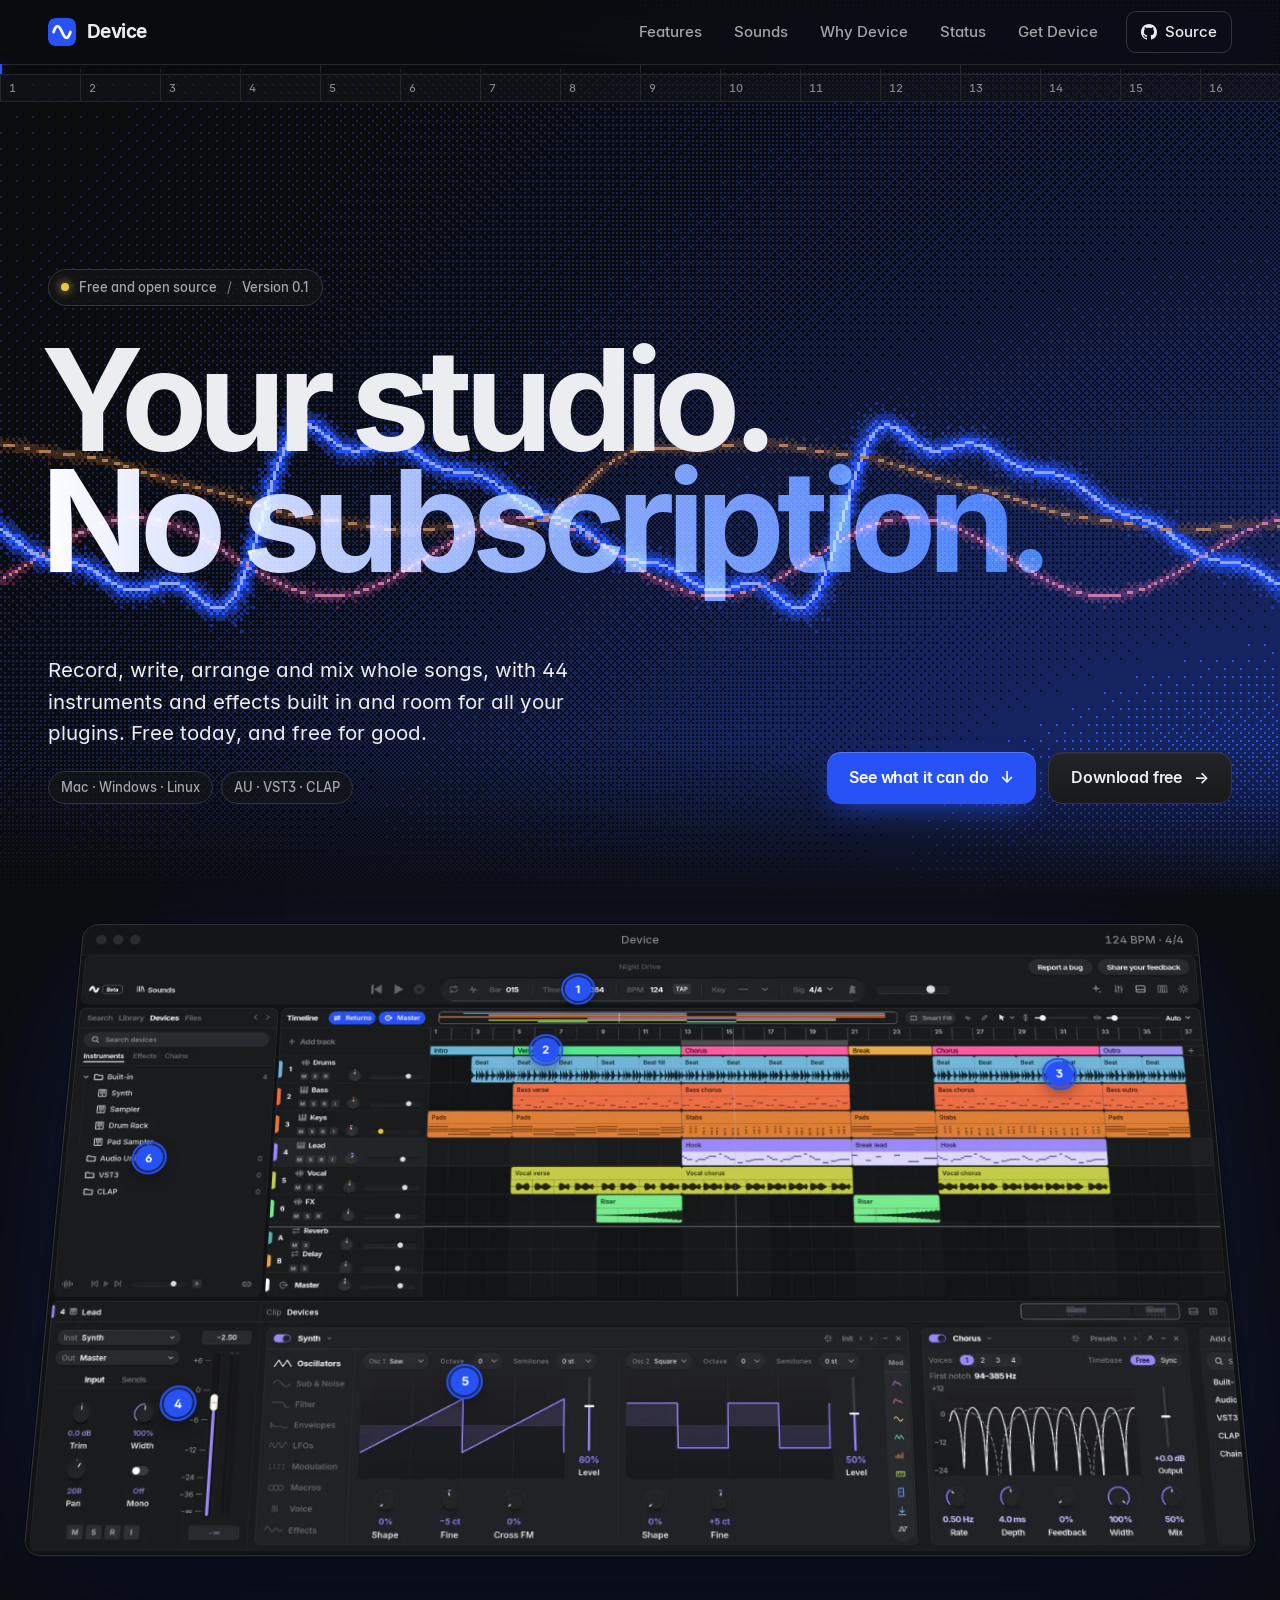
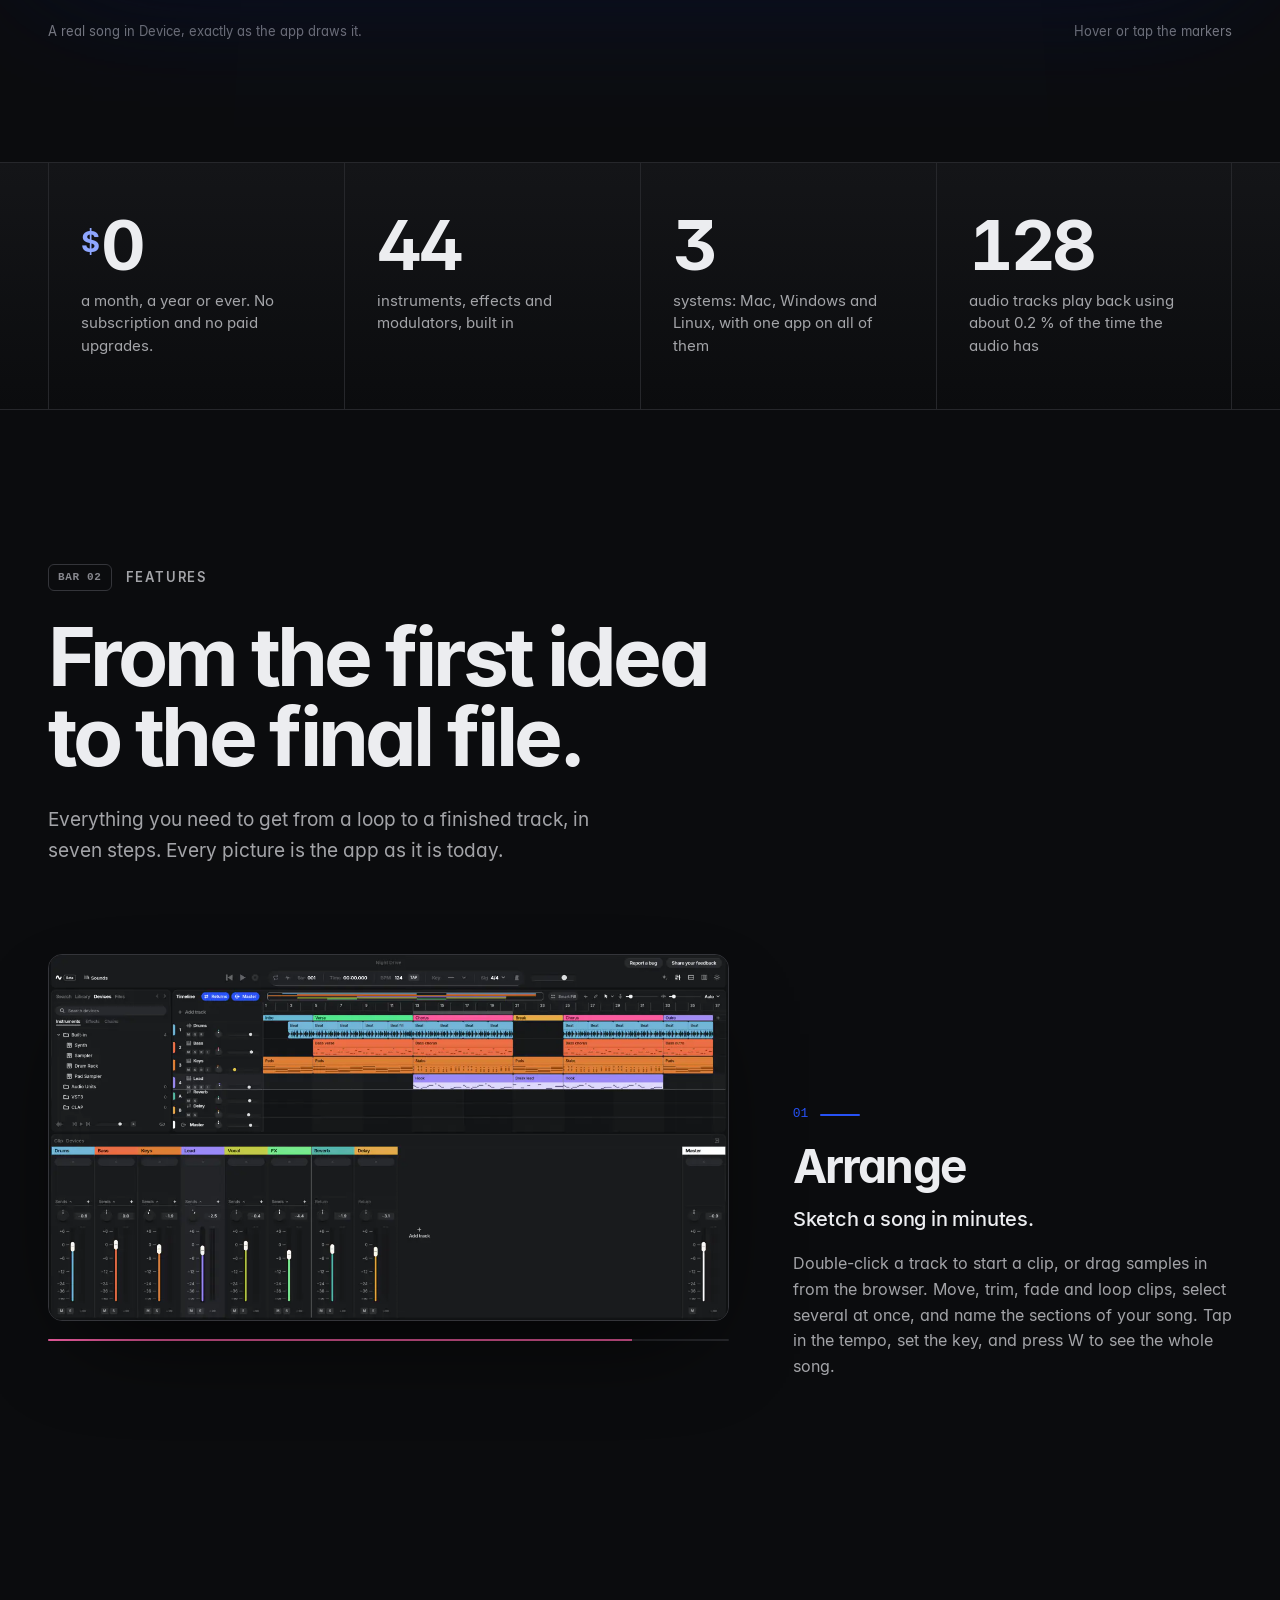
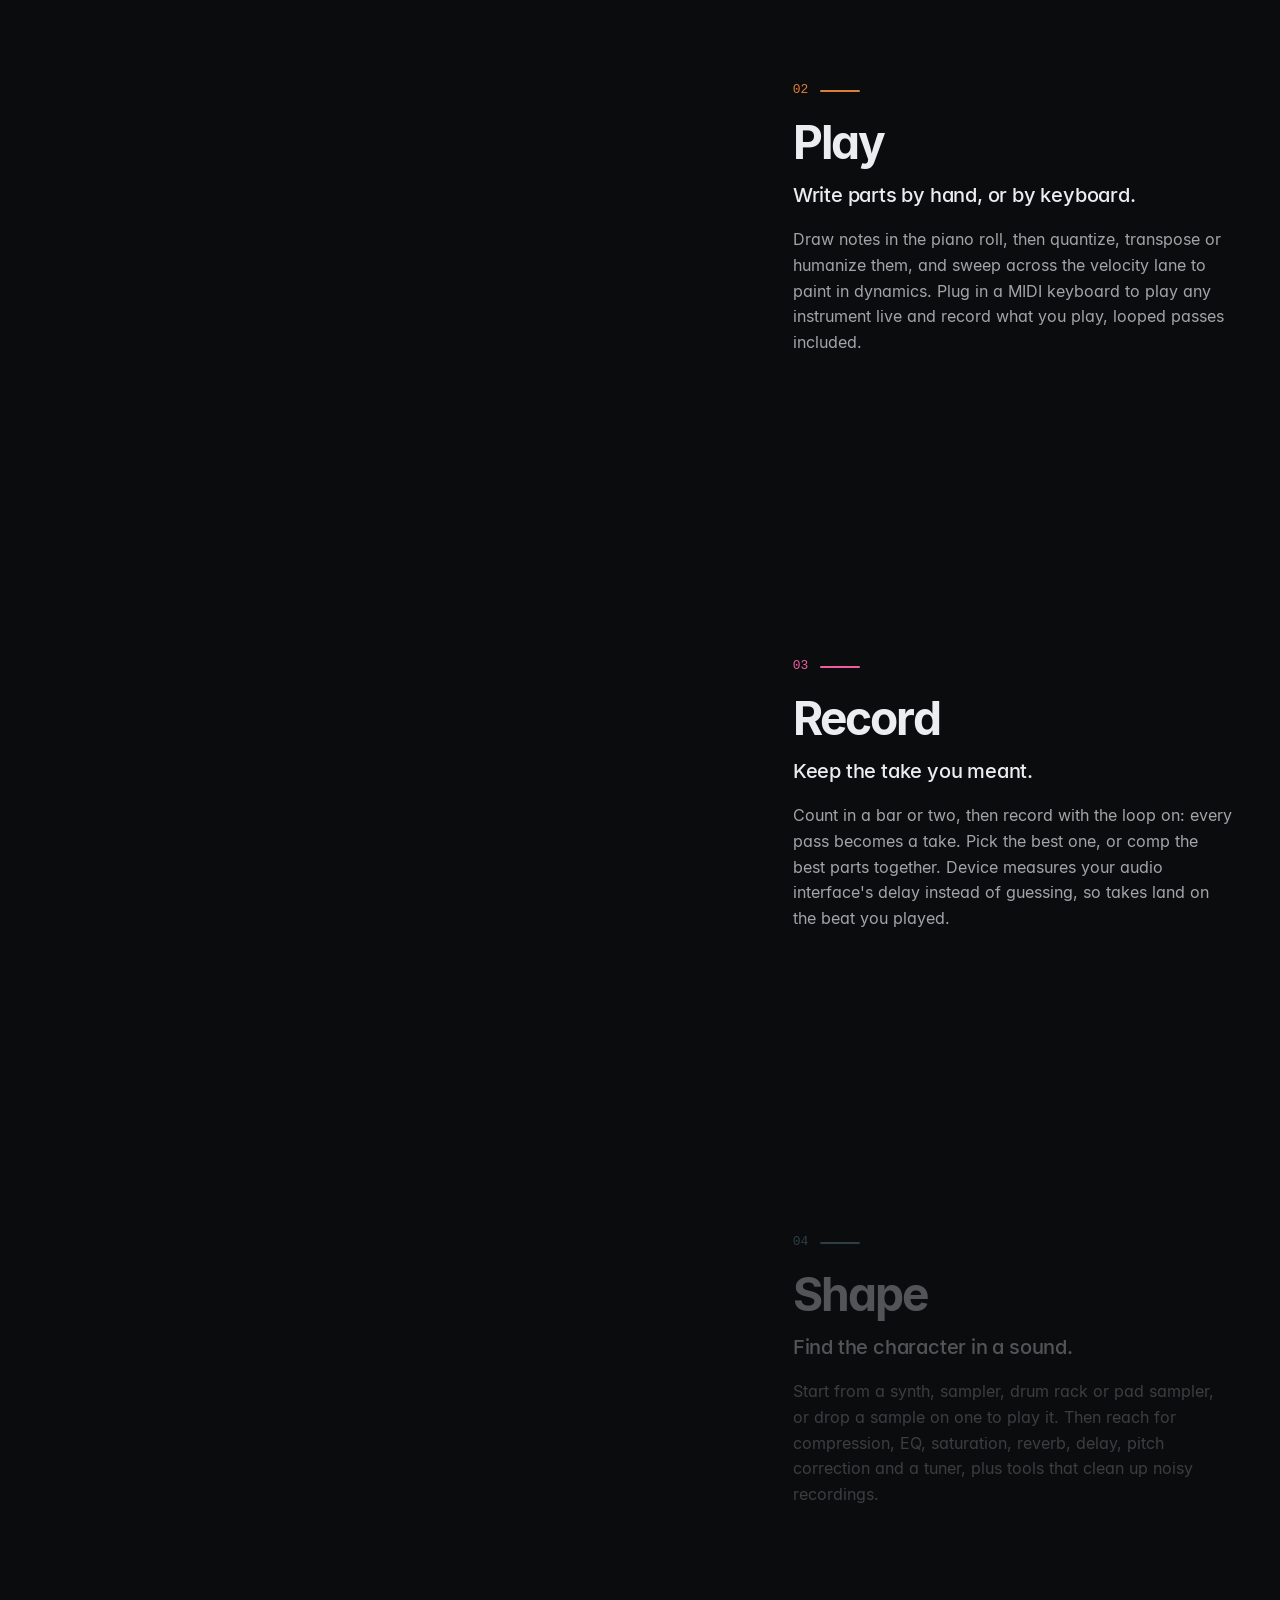
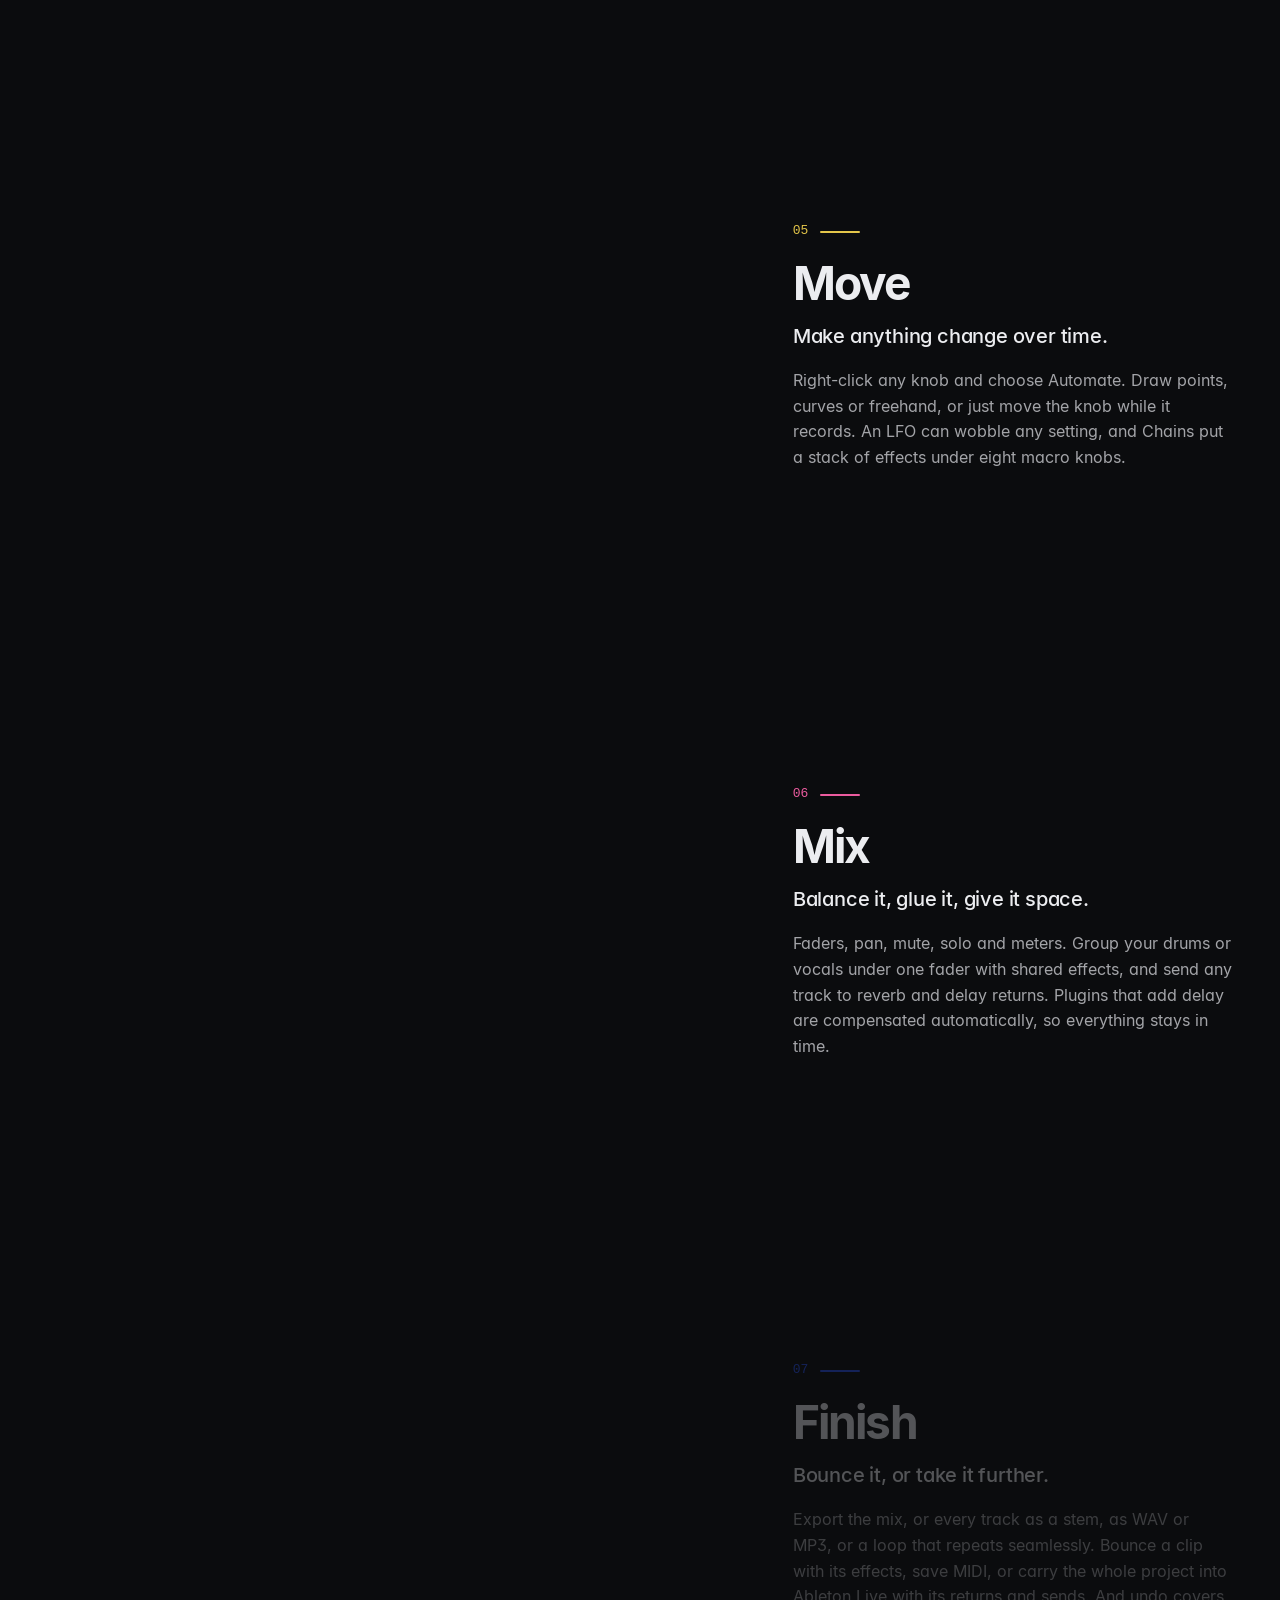
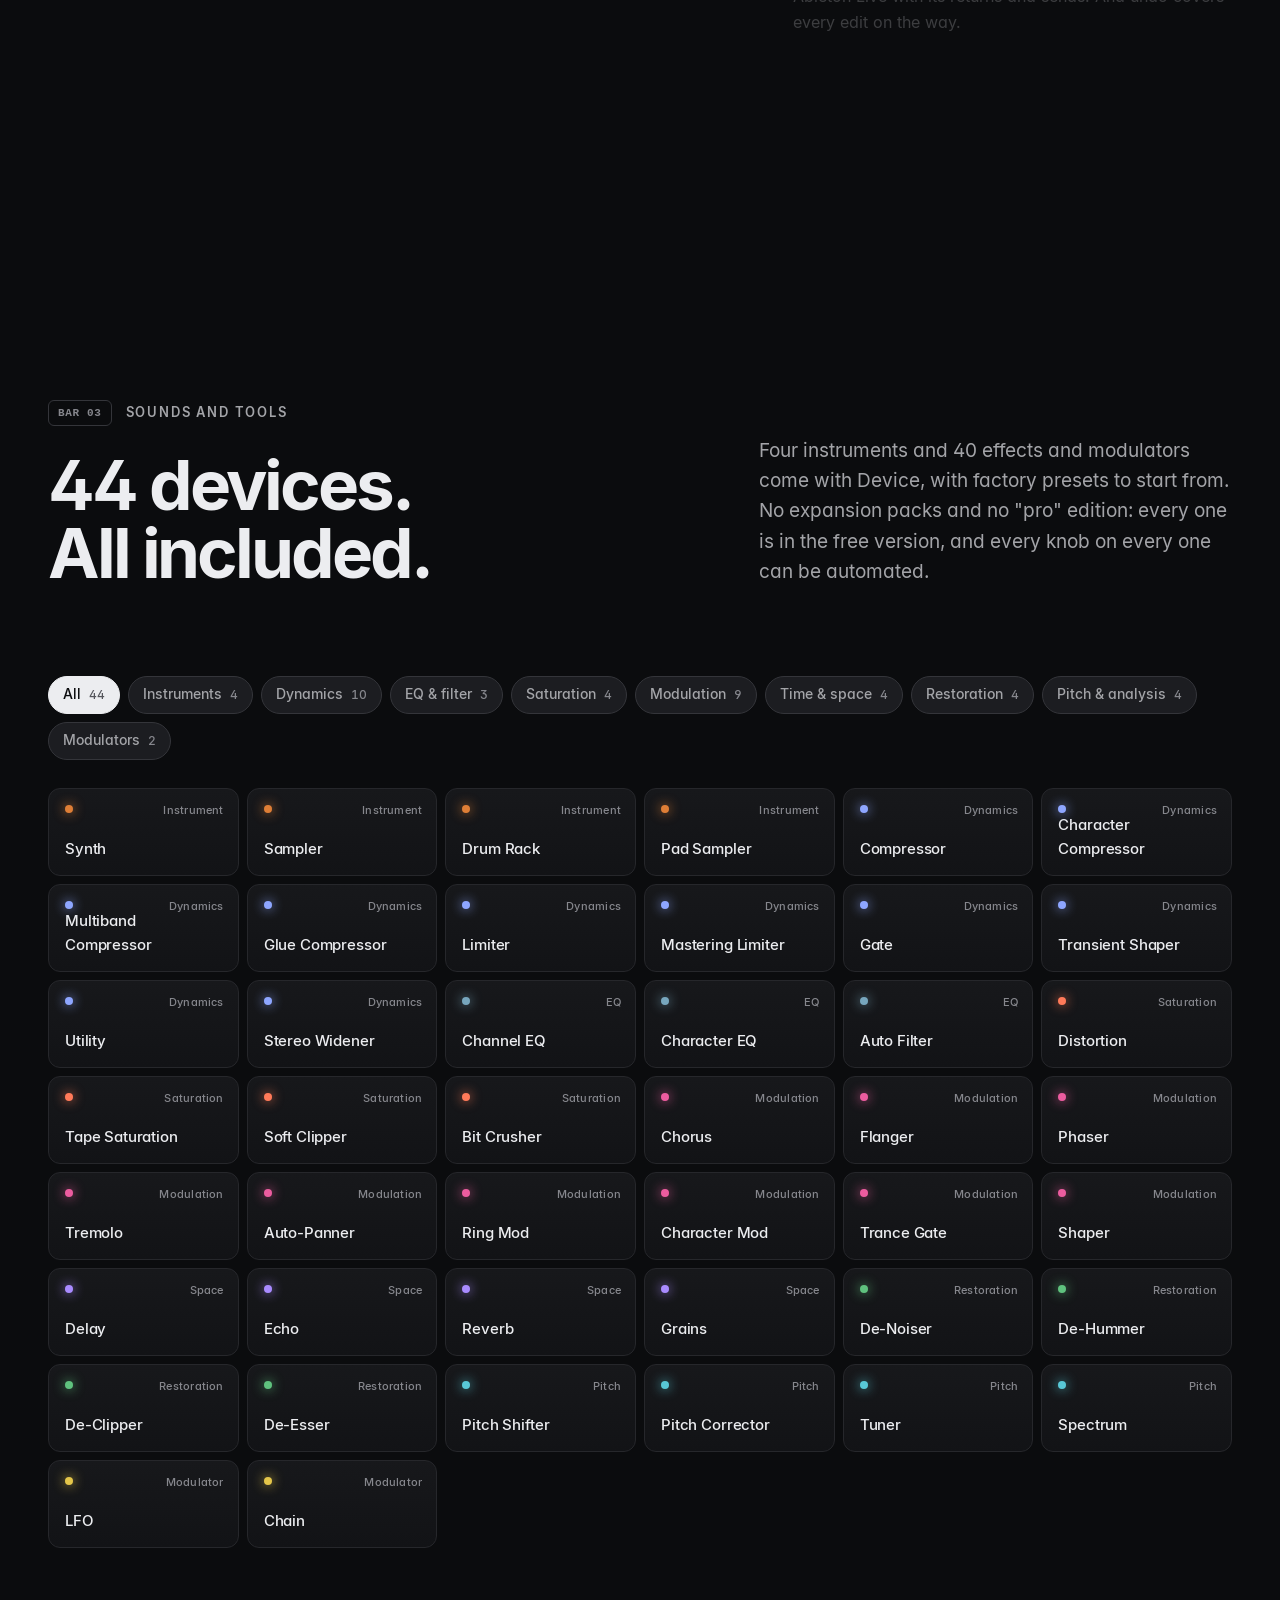
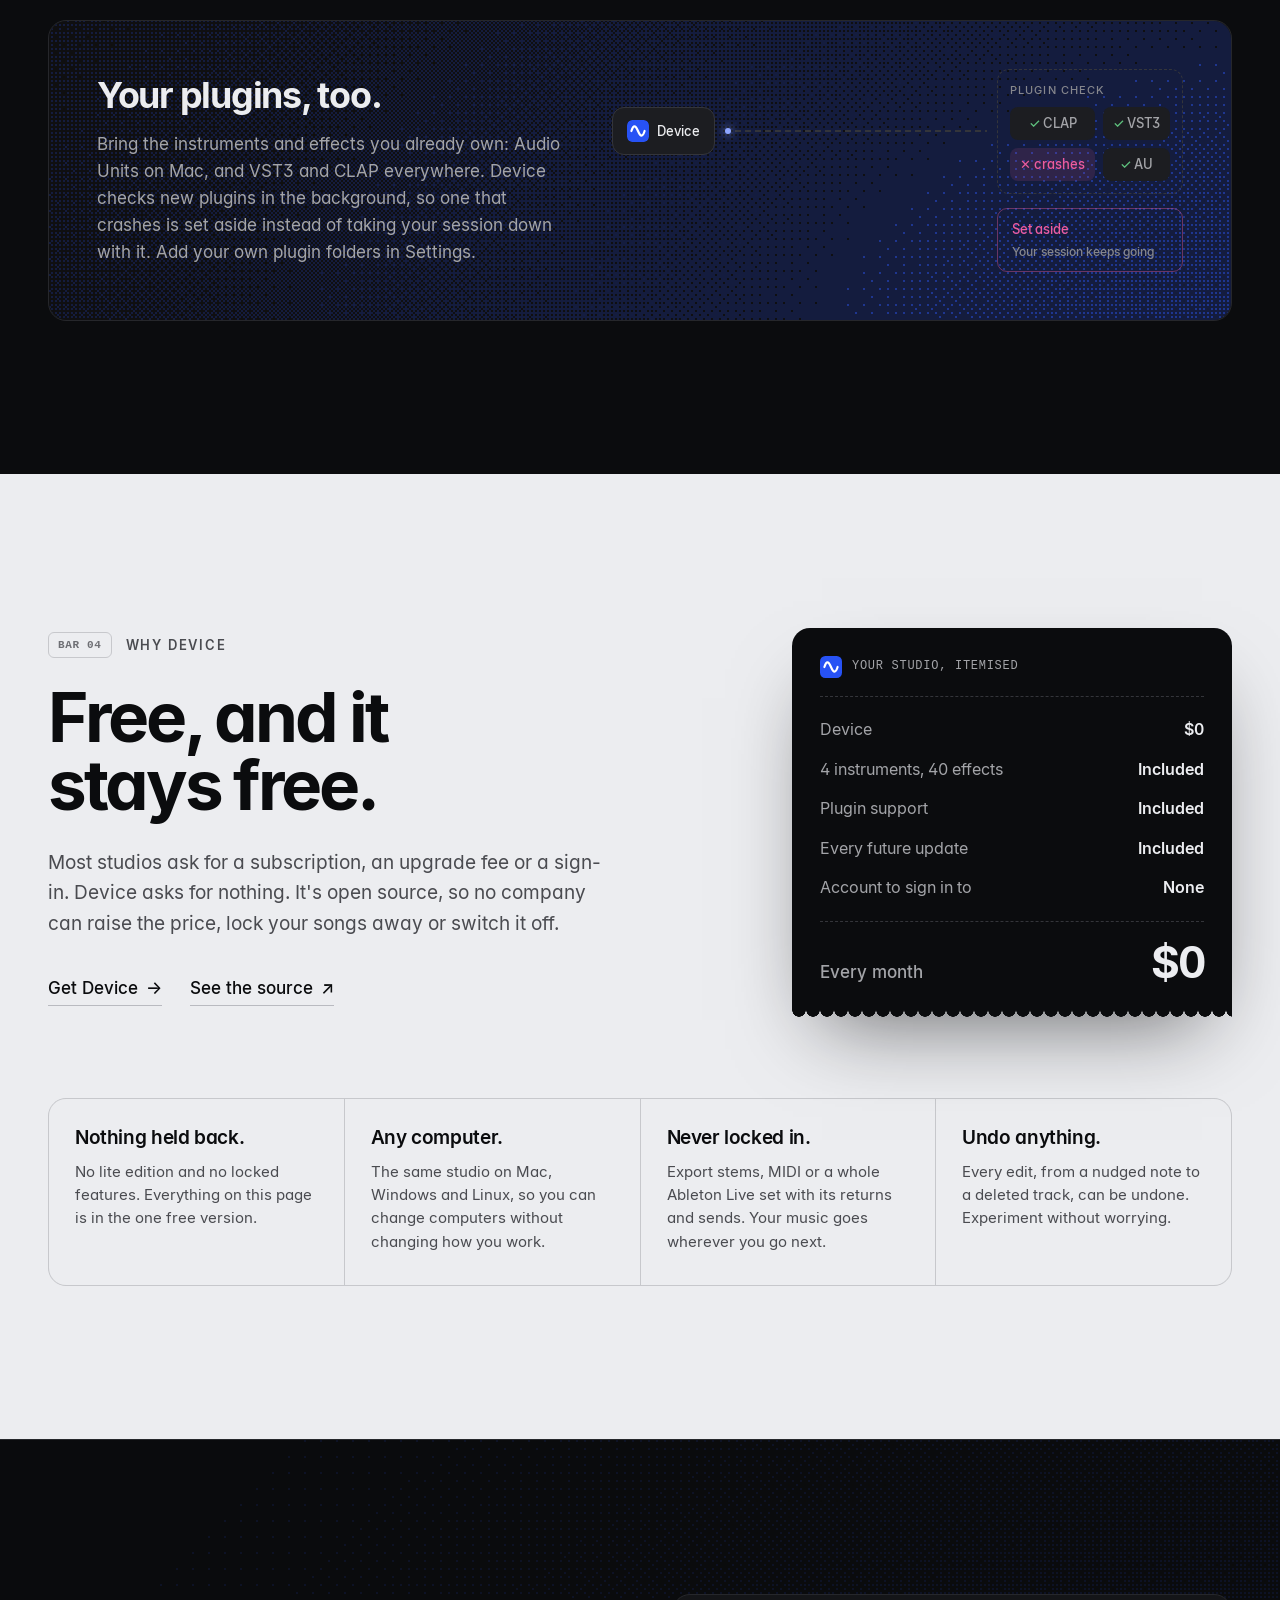
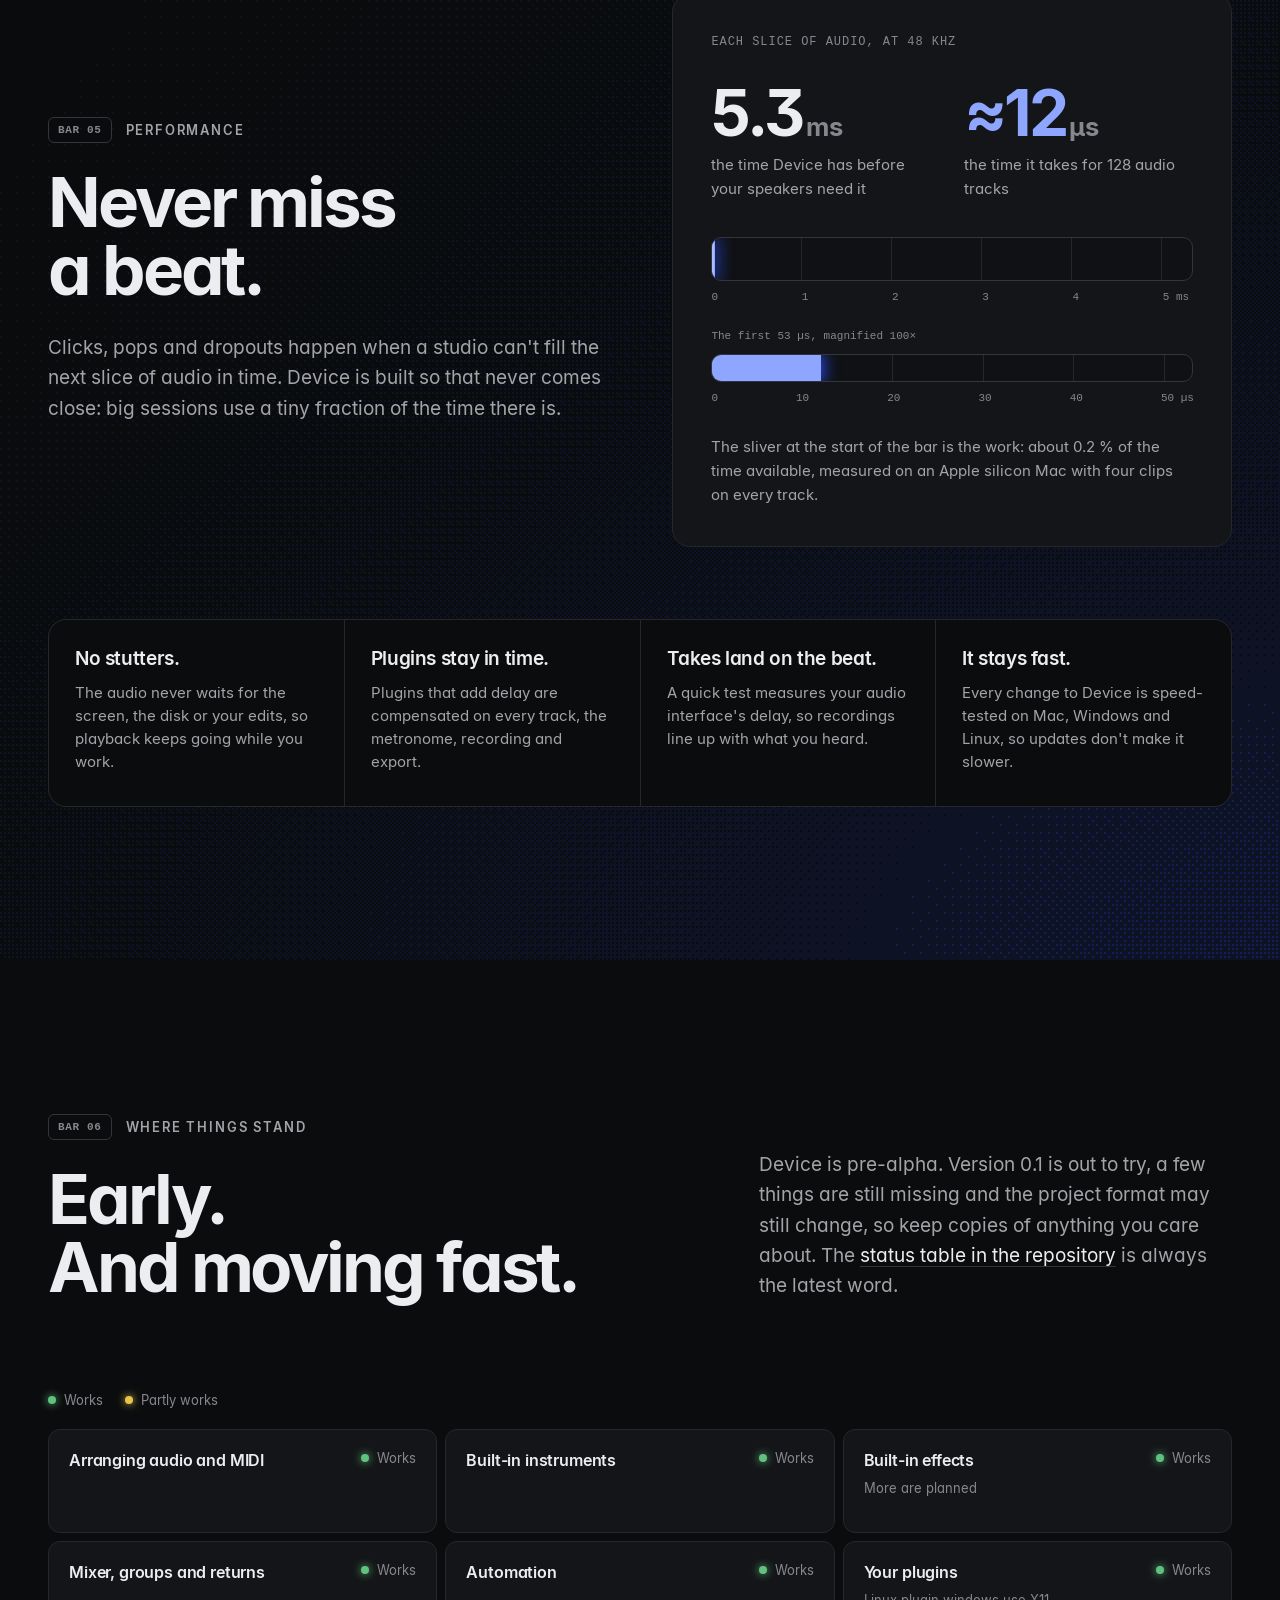
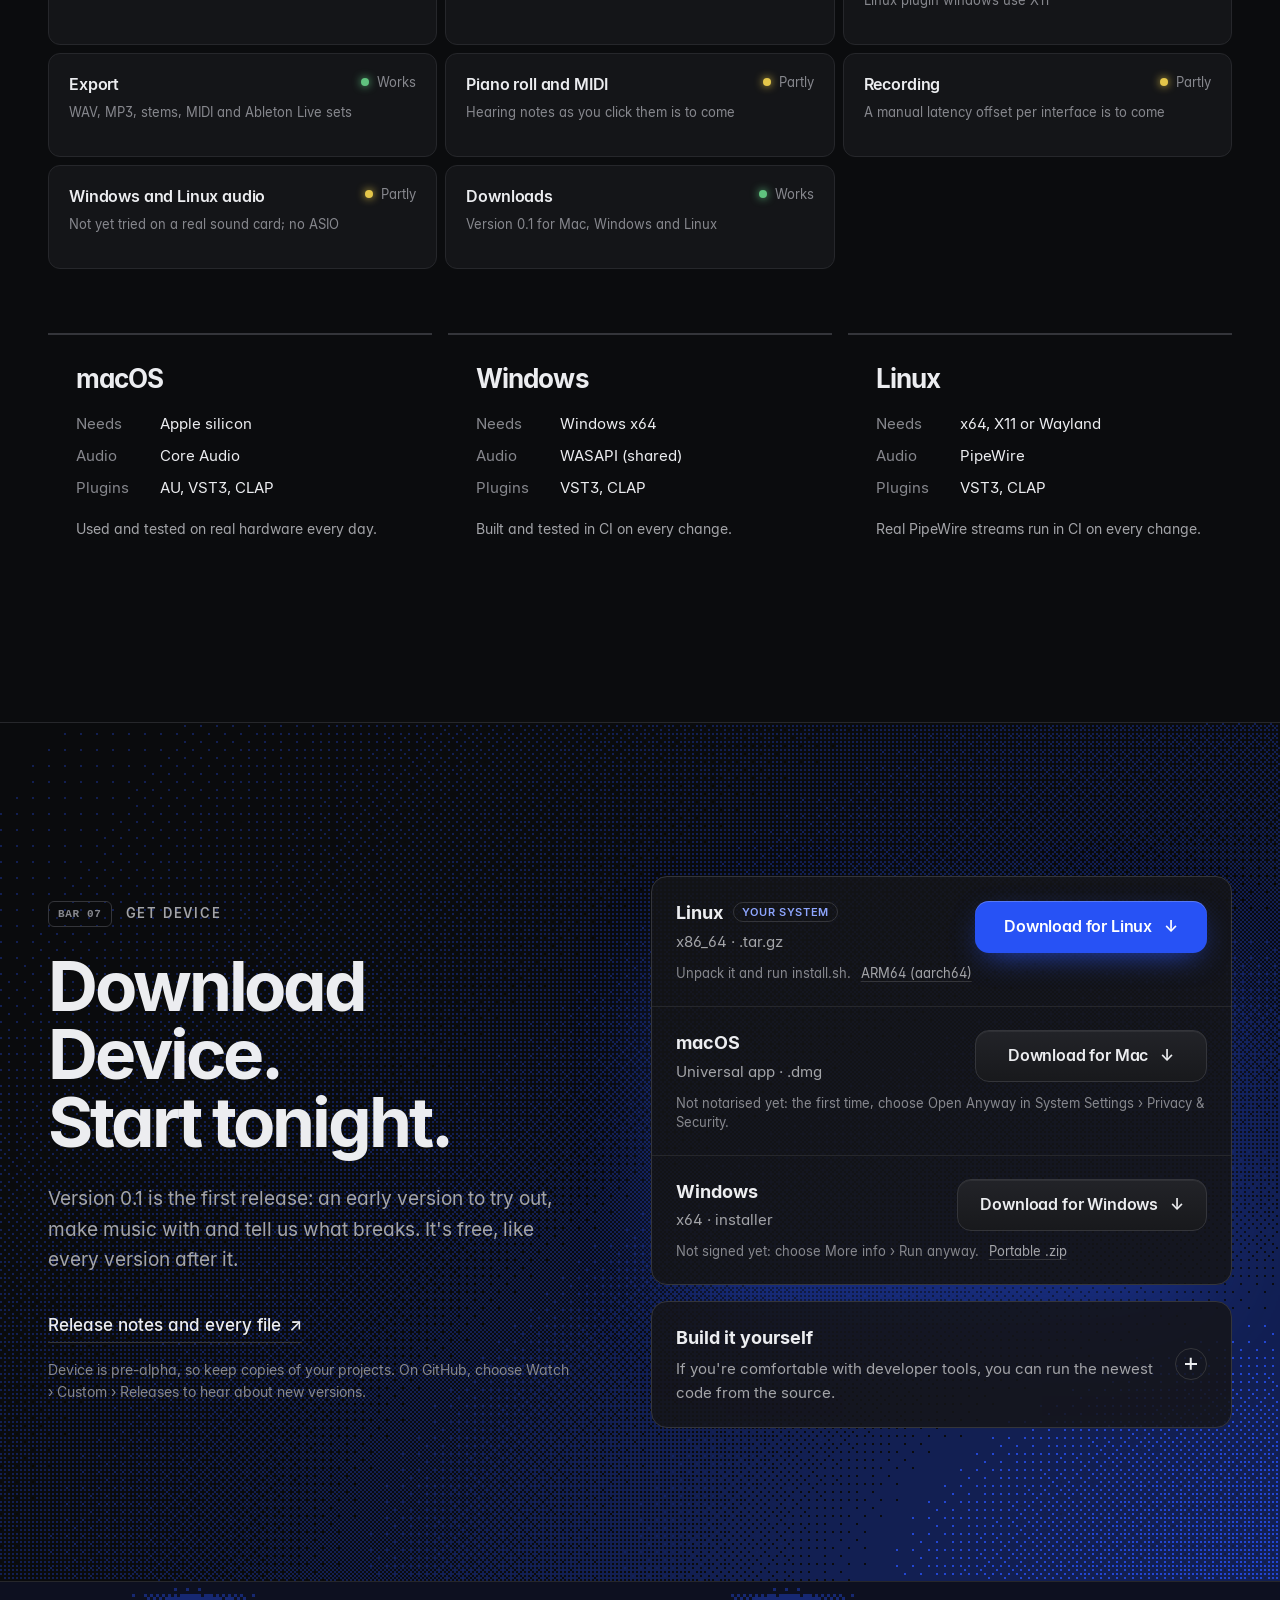
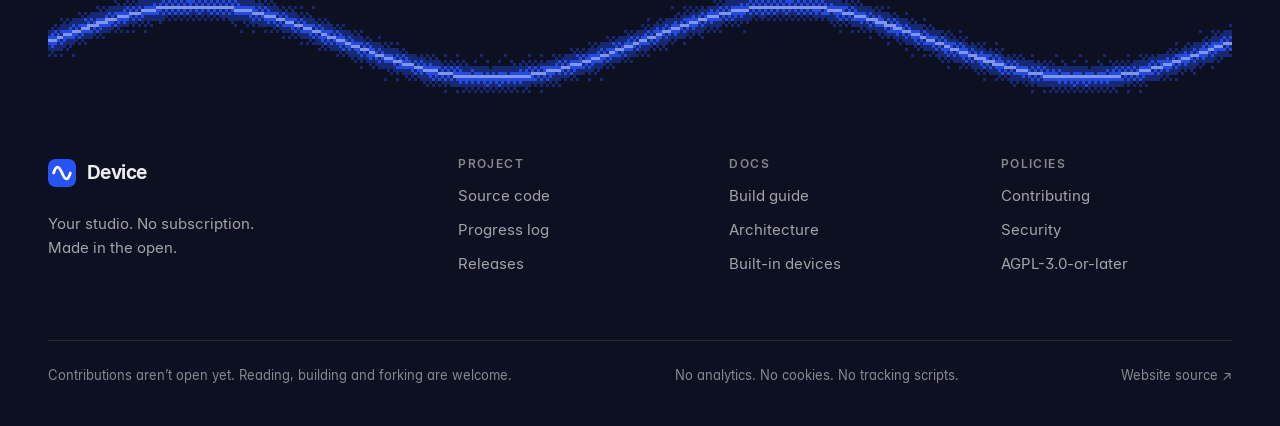
==== index.html @ f2bec31b "Add download buttons for the first release Get Device now offers the Mac, Windows and Linux download" ====
<!doctype html>
<html lang="en">
  <head>
    <meta charset="utf-8" />
    <meta name="viewport" content="width=device-width, initial-scale=1" />
    <meta name="theme-color" content="#0b0c0e" />
    <title>Device — Your studio. No subscription.</title>
    <meta
      name="description"
      content="Device is a free music studio for Mac, Windows and Linux. Record, write, arrange and mix whole songs with 44 built-in instruments and effects and your own plugins. No subscription, no paid upgrades. In early development."
    />
    <link rel="canonical" href="https://devicedaw.github.io/" />
    <meta property="og:type" content="website" />
    <meta property="og:site_name" content="Device" />
    <meta property="og:title" content="Device — Your studio. No subscription." />
    <meta
      property="og:description"
      content="A free studio for recording, writing, arranging and mixing music on Mac, Windows and Linux. 44 instruments and effects built in, your plugins welcome, and no subscription."
    />
    <meta property="og:url" content="https://devicedaw.github.io/" />
    <meta
      property="og:image"
      content="https://devicedaw.github.io/assets/social-preview.png"
    />
    <meta property="og:image:width" content="1280" />
    <meta property="og:image:height" content="640" />
    <meta
      property="og:image:alt"
      content="Device, an open-source digital audio workstation. Your studio. No subscription."
    />
    <meta name="twitter:card" content="summary_large_image" />
    <link rel="icon" href="assets/mark.svg" type="image/svg+xml" />
    <link rel="stylesheet" href="styles.css" />
    <script src="dither.js" defer></script>
    <script src="site.js" defer></script>
  </head>
  <body>
    <a class="skip-link" href="#main">Skip to content</a>

    <header class="site-header">
      <div class="shell header-inner">
        <a class="brand" href="#top" aria-label="Device, back to top"
          ><img src="assets/mark.svg" width="28" height="28" alt="" /><span
            >Device</span
          ></a
        >
        <button
          class="menu-toggle"
          type="button"
          aria-expanded="false"
          aria-controls="navigation"
        >
          <span class="menu-label">Menu</span><i aria-hidden="true"></i>
        </button>
        <nav id="navigation" aria-label="Main navigation">
          <a href="#tour">Features</a><a href="#devices">Sounds</a
          ><a href="#why">Why Device</a><a href="#status">Status</a
          ><a href="#get">Get Device</a>
          <a class="nav-source" href="https://github.com/devicedaw/device"
            ><svg viewBox="0 0 16 16" width="16" height="16" aria-hidden="true">
              <path
                fill="currentColor"
                d="M8 0C3.58 0 0 3.58 0 8c0 3.54 2.29 6.53 5.47 7.59.4.07.55-.17.55-.38 0-.19-.01-.82-.01-1.49-2.01.37-2.53-.49-2.69-.94-.09-.23-.48-.94-.82-1.13-.28-.15-.68-.52-.01-.53.63-.01 1.08.58 1.23.82.72 1.21 1.87.87 2.33.66.07-.52.28-.87.51-1.07-1.78-.2-3.64-.89-3.64-3.95 0-.87.31-1.59.82-2.15-.08-.2-.36-1.02.08-2.12 0 0 .67-.21 2.2.82.64-.18 1.32-.27 2-.27.68 0 1.36.09 2 .27 1.53-1.04 2.2-.82 2.2-.82.44 1.1.16 1.92.08 2.12.51.56.82 1.27.82 2.15 0 3.07-1.87 3.75-3.65 3.95.29.25.54.73.54 1.48 0 1.07-.01 1.93-.01 2.2 0 .21.15.46.55.38A8.01 8.01 0 0 0 16 8c0-4.42-3.58-8-8-8Z"
              /></svg
            >Source</a
          >
        </nav>
      </div>
      <div class="scroll-ruler" aria-hidden="true"><i></i></div>
    </header>

    <main id="main">
      <!-- ───────────────────────────── Hero ───────────────────────────── -->
      <section id="top" class="hero" aria-labelledby="hero-title">
        <div class="hero-ruler" aria-hidden="true">
          <span>1</span><span>2</span><span>3</span><span>4</span><span>5</span
          ><span>6</span><span>7</span><span>8</span><span>9</span
          ><span>10</span><span>11</span><span>12</span><span>13</span
          ><span>14</span><span>15</span><span>16</span>
        </div>
        <div class="shell hero-content">
          <p class="hero-status">
            <span class="led" aria-hidden="true"></span>Free and open source
            <b aria-hidden="true">/</b> Version 0.1
          </p>
          <h1 id="hero-title">
            Your studio.<br /><span class="hero-accent">No subscription.</span>
          </h1>
          <canvas class="hero-scope" aria-hidden="true"></canvas>
          <div class="hero-foot">
            <div class="hero-copy">
              <p class="hero-lead">
                Record, write, arrange and mix whole songs, with 44 instruments
                and effects built in and room for all your plugins. Free today,
                and free for good.
              </p>
              <ul class="hero-facts" aria-label="At a glance">
                <li>Mac · Windows · Linux</li>
                <li>AU · VST3 · CLAP</li>
              </ul>
            </div>
            <div class="hero-actions">
              <a class="button primary" href="#tour"
                >See what it can do<span aria-hidden="true">↓</span></a
              ><a class="button ghost" href="#get"
                >Download free<span aria-hidden="true">→</span></a
              >
            </div>
          </div>
        </div>
      </section>

      <!-- ───────────────────────── Product reveal ───────────────────────── -->
      <section class="reveal" aria-labelledby="reveal-title">
        <div class="shell">
          <h2 id="reveal-title" class="visually-hidden">
            The Device interface
          </h2>
          <div class="stage">
            <figure class="app-window">
              <div class="window-bar" aria-hidden="true">
                <span class="dots"><i></i><i></i><i></i></span>
                <span class="window-title">Device</span>
                <span class="window-meta">124 BPM · 4/4</span>
              </div>
              <div class="window-body">
                <img
                  src="assets/shots/song-1440.webp"
                  srcset="
                    assets/shots/song-1440.webp 1440w,
                    assets/shots/song-2880.webp 2880w
                  "
                  sizes="(min-width: 1344px) 1248px, calc(100vw - 32px)"
                  width="2880"
                  height="1552"
                  fetchpriority="high"
                  alt="Device with a whole song in the arrangement: drums, bass, keys, lead, vocal and FX tracks across intro, verse, chorus, break and outro sections, with the lead's Synth open below."
                />
                <ol class="hotspots" aria-label="Parts of the interface">
                  <li class="tip-below" style="--x: 44.5%; --y: 6.2%">
                    <button
                      type="button"
                      aria-label="Transport"
                      aria-describedby="hs-1"
                    >
                      <span>1</span>
                    </button>
                    <p id="hs-1" role="tooltip">
                      <b>Transport.</b> Drag, type or tap in the tempo, and pick
                      the key and time signature.
                    </p>
                  </li>
                  <li class="tip-below" style="--x: 41.7%; --y: 17.1%">
                    <button
                      type="button"
                      aria-label="Sections"
                      aria-describedby="hs-2"
                    >
                      <span>2</span>
                    </button>
                    <p id="hs-2" role="tooltip">
                      <b>Sections.</b> Name and colour the intro, verse and
                      chorus. Loop or duplicate a whole section at once.
                    </p>
                  </li>
                  <li class="tip-below tip-right" style="--x: 86.8%; --y: 21.3%">
                    <button
                      type="button"
                      aria-label="The timeline"
                      aria-describedby="hs-3"
                    >
                      <span>3</span>
                    </button>
                    <p id="hs-3" role="tooltip">
                      <b>A timeline that keeps up.</b> Scrolling and zooming
                      stay smooth, even with thousands of clips.
                    </p>
                  </li>
                  <li class="tip-left" style="--x: 11.6%; --y: 76.5%">
                    <button
                      type="button"
                      aria-label="Channel strip"
                      aria-describedby="hs-4"
                    >
                      <span>4</span>
                    </button>
                    <p id="hs-4" role="tooltip">
                      <b>Channel strip.</b> Trim, stereo width, mono, and a
                      send to every reverb or delay return.
                    </p>
                  </li>
                  <li style="--x: 35.4%; --y: 73%">
                    <button
                      type="button"
                      aria-label="The Synth"
                      aria-describedby="hs-5"
                    >
                      <span>5</span>
                    </button>
                    <p id="hs-5" role="tooltip">
                      <b>The Synth.</b> Subtractive and FM sounds, one of four
                      instruments built in.
                    </p>
                  </li>
                  <li class="tip-below tip-left" style="--x: 7.5%; --y: 36%">
                    <button
                      type="button"
                      aria-label="Your plugins"
                      aria-describedby="hs-6"
                    >
                      <span>6</span>
                    </button>
                    <p id="hs-6" role="tooltip">
                      <b>Your plugins.</b> AU, VST3 and CLAP instruments and
                      effects sit beside the built-in ones.
                    </p>
                  </li>
                </ol>
              </div>
            </figure>
          </div>
          <p class="reveal-caption">
            <span>A real song in Device, exactly as the app draws it.</span>
            <span class="hint">Hover or tap the markers</span>
          </p>
        </div>
      </section>

      <!-- ─────────────────────────── Numbers ─────────────────────────── -->
      <section class="numbers" aria-label="Device in numbers">
        <div class="shell numbers-grid">
          <div>
            <p class="number"><small class="pre">$</small>0</p>
            <p>a month, a year or ever. No subscription and no paid upgrades.</p>
          </div>
          <div>
            <p class="number"><span data-count="44">44</span></p>
            <p>instruments, effects and modulators, built in</p>
          </div>
          <div>
            <p class="number"><span data-count="3">3</span></p>
            <p>systems: Mac, Windows and Linux, with one app on all of them</p>
          </div>
          <div>
            <p class="number"><span data-count="128">128</span></p>
            <p>audio tracks play back using about 0.2 % of the time the audio has</p>
          </div>
        </div>
      </section>

      <!-- ─────────────────────────── Tour ─────────────────────────── -->
      <section id="tour" class="tour" aria-labelledby="tour-title">
        <div class="shell">
          <header class="section-head">
            <p class="eyebrow"><span>Bar 02</span> Features</p>
            <h2 id="tour-title">From the first idea<br />to the final file.</h2>
            <p class="section-intro">
              Everything you need to get from a loop to a finished track,
              in seven steps. Every picture is the app as it is today.
            </p>
          </header>

          <div class="chapters">
            <div class="chapter-media" aria-hidden="true">
              <div class="media-frame">
                <img
                  data-media="arrange"
                  style="--o: 62% 30%; --z: 1.18"
                  class="is-active"
                  src="assets/shots/song-1440.webp"
                  width="2880"
                  height="1552"
                  loading="lazy"
                  alt=""
                />
                <img
                  data-media="play"
                  style="--o: 45% 85%; --z: 1.3"
                  src="assets/shots/pianoroll-1280.webp"
                  width="2880"
                  height="1552"
                  loading="lazy"
                  alt=""
                />
                <img
                  data-media="record"
                  style="--o: 72% 38%; --z: 1.35"
                  src="assets/shots/recording-1280.webp"
                  width="2880"
                  height="1552"
                  loading="lazy"
                  alt=""
                />
                <img
                  data-media="shape"
                  style="--o: 55% 85%; --z: 1.22"
                  src="assets/shots/analyzers-1280.webp"
                  width="2880"
                  height="1552"
                  loading="lazy"
                  alt=""
                />
                <img
                  data-media="move"
                  style="--o: 42% 85%; --z: 1.25"
                  src="assets/shots/lfo-1280.webp"
                  width="2880"
                  height="1552"
                  loading="lazy"
                  alt=""
                />
                <img
                  data-media="mix"
                  style="--o: 8% 85%; --z: 1.5"
                  src="assets/shots/mixer-1280.webp"
                  width="2880"
                  height="1552"
                  loading="lazy"
                  alt=""
                />
                <img
                  data-media="finish"
                  style="--o: 50% 48%; --z: 1.35"
                  src="assets/shots/export-1280.webp"
                  width="2880"
                  height="1552"
                  loading="lazy"
                  alt=""
                />
              </div>
              <div class="media-progress"><i></i></div>
            </div>

            <ol class="chapter-list">
              <li
                class="chapter"
                data-chapter="arrange"
                style="--c: var(--blue)"
              >
                <span class="chapter-num">01</span>
                <h3>Arrange</h3>
                <p class="chapter-lead">Sketch a song in minutes.</p>
                <p>
                  Double-click a track to start a clip, or drag samples in from
                  the browser. Move, trim, fade and loop clips, select several
                  at once, and name the sections of your song. Tap in the tempo,
                  set the key, and press W to see the whole song.
                </p>
                <div class="shot-crop" style="--o: 62% 30%; --z: 1.18">
                  <img
                    class="chapter-shot"
                    src="assets/shots/song-1440.webp"
                    width="2880"
                    height="1552"
                    loading="lazy"
                    alt="A song on the Device timeline: sections across the top, audio and MIDI clips on six tracks and two return tracks."
                  />
                </div>
              </li>
              <li
                class="chapter"
                data-chapter="play"
                style="--c: var(--orange)"
              >
                <span class="chapter-num">02</span>
                <h3>Play</h3>
                <p class="chapter-lead">Write parts by hand, or by keyboard.</p>
                <p>
                  Draw notes in the piano roll, then quantize, transpose or
                  humanize them, and sweep across the velocity lane to paint in
                  dynamics. Plug in a MIDI keyboard to play any instrument live
                  and record what you play, looped passes included.
                </p>
                <div class="shot-crop" style="--o: 45% 85%; --z: 1.3">
                  <img
                    class="chapter-shot"
                    src="assets/shots/pianoroll-1280.webp"
                    width="2880"
                    height="1552"
                    loading="lazy"
                    alt="The lead's hook open in the piano roll under the song's arrangement."
                  />
                </div>
              </li>
              <li
                class="chapter"
                data-chapter="record"
                style="--c: var(--pink)"
              >
                <span class="chapter-num">03</span>
                <h3>Record</h3>
                <p class="chapter-lead">Keep the take you meant.</p>
                <p>
                  Count in a bar or two, then record with the loop on: every
                  pass becomes a take. Pick the best one, or comp the best
                  parts together. Device measures your audio interface's delay
                  instead of guessing, so takes land on the beat you played.
                </p>
                <div class="shot-crop" style="--o: 72% 38%; --z: 1.35">
                  <img
                    class="chapter-shot"
                    src="assets/shots/recording-1280.webp"
                    width="2880"
                    height="1552"
                    loading="lazy"
                    alt="Device recording a vocal take into the break of a song, with the input meter and the vocal's analysers showing the signal."
                  />
                </div>
              </li>
              <li
                class="chapter"
                data-chapter="shape"
                style="--c: var(--value)"
              >
                <span class="chapter-num">04</span>
                <h3>Shape</h3>
                <p class="chapter-lead">Find the character in a sound.</p>
                <p>
                  Start from a synth, sampler, drum rack or pad sampler, or drop
                  a sample on one to play it. Then reach for compression, EQ,
                  saturation, reverb, delay, pitch correction and a tuner, plus
                  tools that clean up noisy recordings.
                </p>
                <div class="shot-crop" style="--o: 55% 85%; --z: 1.22">
                  <img
                    class="chapter-shot"
                    src="assets/shots/analyzers-1280.webp"
                    width="2880"
                    height="1552"
                    loading="lazy"
                    alt="Pitch Corrector, Tuner and Spectrum side by side in a track's device chain."
                  />
                </div>
              </li>
              <li
                class="chapter"
                data-chapter="move"
                style="--c: var(--yellow)"
              >
                <span class="chapter-num">05</span>
                <h3>Move</h3>
                <p class="chapter-lead">Make anything change over time.</p>
                <p>
                  Right-click any knob and choose Automate. Draw points, curves
                  or freehand, or just move the knob while it records. An LFO
                  can wobble any setting, and Chains put a stack of effects
                  under eight macro knobs.
                </p>
                <div class="shot-crop" style="--o: 42% 85%; --z: 1.25">
                  <img
                    class="chapter-shot"
                    src="assets/shots/lfo-1280.webp"
                    width="2880"
                    height="1552"
                    loading="lazy"
                    alt="An LFO in sync mode driving an Auto Filter's frequency on the FX track."
                  />
                </div>
              </li>
              <li class="chapter" data-chapter="mix" style="--c: var(--pink)">
                <span class="chapter-num">06</span>
                <h3>Mix</h3>
                <p class="chapter-lead">Balance it, glue it, give it space.</p>
                <p>
                  Faders, pan, mute, solo and meters. Group your drums or vocals
                  under one fader with shared effects, and send any track to
                  reverb and delay returns. Plugins that add delay are
                  compensated automatically, so everything stays in time.
                </p>
                <div class="shot-crop" style="--o: 8% 85%; --z: 1.5">
                  <img
                    class="chapter-shot"
                    src="assets/shots/mixer-1280.webp"
                    width="2880"
                    height="1552"
                    loading="lazy"
                    alt="The mixer for a whole song: six tracks, Reverb and Delay return tracks and the master."
                  />
                </div>
              </li>
              <li
                class="chapter"
                data-chapter="finish"
                style="--c: var(--blue)"
              >
                <span class="chapter-num">07</span>
                <h3>Finish</h3>
                <p class="chapter-lead">Bounce it, or take it further.</p>
                <p>
                  Export the mix, or every track as a stem, as WAV or MP3, or a
                  loop that repeats seamlessly. Bounce a clip with its effects,
                  save MIDI, or carry the whole project into Ableton Live with
                  its returns and sends. And undo covers every edit on the way.
                </p>
                <div class="shot-crop" style="--o: 50% 48%; --z: 1.35">
                  <img
                    class="chapter-shot"
                    src="assets/shots/export-1280.webp"
                    width="2880"
                    height="1552"
                    loading="lazy"
                    alt="The export dialog set up to export a song as stems, one WAV file per track."
                  />
                </div>
              </li>
            </ol>
          </div>
        </div>
      </section>

      <!-- ─────────────────────────── Devices ─────────────────────────── -->
      <section id="devices" class="devices" aria-labelledby="devices-title">
        <div class="shell">
          <header class="section-head split">
            <div>
              <p class="eyebrow"><span>Bar 03</span> Sounds and tools</p>
              <h2 id="devices-title">44 devices.<br />All included.</h2>
            </div>
            <p class="section-intro">
              Four instruments and 40 effects and modulators come with
              Device, with factory presets to start from. No expansion packs
              and no "pro" edition: every one is in the free version, and
              every knob on every one can be automated.
            </p>
          </header>

          <div class="device-filter" role="group" aria-label="Filter devices">
            <button type="button" aria-pressed="true" data-filter="all">
              All <span>44</span>
            </button>
            <button type="button" aria-pressed="false" data-filter="inst">
              Instruments <span>4</span>
            </button>
            <button type="button" aria-pressed="false" data-filter="dyn">
              Dynamics <span>10</span>
            </button>
            <button type="button" aria-pressed="false" data-filter="eq">
              EQ &amp; filter <span>3</span>
            </button>
            <button type="button" aria-pressed="false" data-filter="sat">
              Saturation <span>4</span>
            </button>
            <button type="button" aria-pressed="false" data-filter="mod">
              Modulation <span>9</span>
            </button>
            <button type="button" aria-pressed="false" data-filter="space">
              Time &amp; space <span>4</span>
            </button>
            <button type="button" aria-pressed="false" data-filter="fix">
              Restoration <span>4</span>
            </button>
            <button type="button" aria-pressed="false" data-filter="pitch">
              Pitch &amp; analysis <span>4</span>
            </button>
            <button type="button" aria-pressed="false" data-filter="ctl">
              Modulators <span>2</span>
            </button>
          </div>

          <ul class="device-grid">
            <li data-kind="inst">Synth</li>
            <li data-kind="inst">Sampler</li>
            <li data-kind="inst">Drum Rack</li>
            <li data-kind="inst">Pad Sampler</li>
            <li data-kind="dyn">Compressor</li>
            <li data-kind="dyn">Character Compressor</li>
            <li data-kind="dyn">Multiband Compressor</li>
            <li data-kind="dyn">Glue Compressor</li>
            <li data-kind="dyn">Limiter</li>
            <li data-kind="dyn">Mastering Limiter</li>
            <li data-kind="dyn">Gate</li>
            <li data-kind="dyn">Transient Shaper</li>
            <li data-kind="dyn">Utility</li>
            <li data-kind="dyn">Stereo Widener</li>
            <li data-kind="eq">Channel EQ</li>
            <li data-kind="eq">Character EQ</li>
            <li data-kind="eq">Auto Filter</li>
            <li data-kind="sat">Distortion</li>
            <li data-kind="sat">Tape Saturation</li>
            <li data-kind="sat">Soft Clipper</li>
            <li data-kind="sat">Bit Crusher</li>
            <li data-kind="mod">Chorus</li>
            <li data-kind="mod">Flanger</li>
            <li data-kind="mod">Phaser</li>
            <li data-kind="mod">Tremolo</li>
            <li data-kind="mod">Auto-Panner</li>
            <li data-kind="mod">Ring Mod</li>
            <li data-kind="mod">Character Mod</li>
            <li data-kind="mod">Trance Gate</li>
            <li data-kind="mod">Shaper</li>
            <li data-kind="space">Delay</li>
            <li data-kind="space">Echo</li>
            <li data-kind="space">Reverb</li>
            <li data-kind="space">Grains</li>
            <li data-kind="fix">De-Noiser</li>
            <li data-kind="fix">De-Hummer</li>
            <li data-kind="fix">De-Clipper</li>
            <li data-kind="fix">De-Esser</li>
            <li data-kind="pitch">Pitch Shifter</li>
            <li data-kind="pitch">Pitch Corrector</li>
            <li data-kind="pitch">Tuner</li>
            <li data-kind="pitch">Spectrum</li>
            <li data-kind="ctl">LFO</li>
            <li data-kind="ctl">Chain</li>
          </ul>

          <div class="plugin-band">
            <div class="plugin-copy">
              <h3>Your plugins, too.</h3>
              <p>
                Bring the instruments and effects you already own: Audio Units
                on Mac, and VST3 and CLAP everywhere. Device checks new plugins
                in the background, so one that crashes is set aside instead of
                taking your session down with it. Add your own plugin folders
                in Settings.
              </p>
            </div>
            <div class="scan-diagram" aria-hidden="true">
              <div class="scan-app">
                <img src="assets/mark.svg" width="22" height="22" alt="" />
                Device
              </div>
              <div class="scan-wire"><i></i></div>
              <div class="scan-proc">
                <span class="scan-label">Plugin check</span>
                <span class="scan-item ok">CLAP</span>
                <span class="scan-item ok">VST3</span>
                <span class="scan-item bad">crashes</span>
                <span class="scan-item ok">AU</span>
              </div>
              <div class="scan-block">
                <span>Set aside</span>
                <small>Your session keeps going</small>
              </div>
            </div>
          </div>
        </div>
      </section>

      <!-- ─────────────────────────── Why ─────────────────────────── -->
      <section id="why" class="open" aria-labelledby="why-title">
        <div class="shell open-grid">
          <div>
            <p class="eyebrow"><span>Bar 04</span> Why Device</p>
            <h2 id="why-title">Free, and it<br />stays free.</h2>
            <p class="section-intro">
              Most studios ask for a subscription, an upgrade fee or a
              sign-in. Device asks for nothing. It's open source, so no company
              can raise the price, lock your songs away or switch it off.
            </p>
            <div class="inline-links">
              <a class="text-link" href="#get"
                >Get Device<span aria-hidden="true">→</span></a
              ><a class="text-link" href="https://github.com/devicedaw/device"
                >See the source<span aria-hidden="true">↗</span></a
              >
            </div>
          </div>
          <figure class="receipt" aria-labelledby="receipt-title">
            <p id="receipt-title" class="receipt-head">
              <img src="assets/mark.svg" width="22" height="22" alt="" />
              Your studio, itemised
            </p>
            <dl>
              <dt>Device</dt>
              <dd>$0</dd>
              <dt>4 instruments, 40 effects</dt>
              <dd>Included</dd>
              <dt>Plugin support</dt>
              <dd>Included</dd>
              <dt>Every future update</dt>
              <dd>Included</dd>
              <dt>Account to sign in to</dt>
              <dd>None</dd>
            </dl>
            <p class="receipt-total"><span>Every month</span><b>$0</b></p>
          </figure>
        </div>
        <div class="shell">
          <ul class="reasons">
            <li>
              <h3>Nothing held back.</h3>
              <p>
                No lite edition and no locked features. Everything on this page
                is in the one free version.
              </p>
            </li>
            <li>
              <h3>Any computer.</h3>
              <p>
                The same studio on Mac, Windows and Linux, so you can change
                computers without changing how you work.
              </p>
            </li>
            <li>
              <h3>Never locked in.</h3>
              <p>
                Export stems, MIDI or a whole Ableton Live set with its returns
                and sends. Your music goes wherever you go next.
              </p>
            </li>
            <li>
              <h3>Undo anything.</h3>
              <p>
                Every edit, from a nudged note to a deleted track, can be
                undone. Experiment without worrying.
              </p>
            </li>
          </ul>
        </div>
      </section>

      <!-- ─────────────────────────── Performance ─────────────────────────── -->
      <section
        id="performance"
        class="engine"
        aria-labelledby="performance-title"
      >
        <div class="shell">
          <div class="engine-grid">
            <header class="engine-copy">
              <p class="eyebrow"><span>Bar 05</span> Performance</p>
              <h2 id="performance-title">Never miss<br />a beat.</h2>
              <p class="section-intro">
                Clicks, pops and dropouts happen when a studio can't fill the
                next slice of audio in time. Device is built so that never
                comes close: big sessions use a tiny fraction of the time
                there is.
              </p>
            </header>

            <div class="deadline">
              <p class="deadline-kicker">Each slice of audio, at 48 kHz</p>
              <div class="deadline-figures">
                <div>
                  <p class="big">5.3<small>ms</small></p>
                  <p>the time Device has before your speakers need it</p>
                </div>
                <div>
                  <p class="big accent">≈12<small>µs</small></p>
                  <p>the time it takes for 128 audio tracks</p>
                </div>
              </div>
              <div class="meter" aria-hidden="true">
                <div class="meter-track"><i class="meter-used"></i></div>
                <div class="meter-scale">
                  <span>0</span><span>1</span><span>2</span><span>3</span
                  ><span>4</span><span>5 ms</span>
                </div>
              </div>
              <div class="meter zoom" aria-hidden="true">
                <p class="meter-zoom-label">The first 53 µs, magnified 100×</p>
                <div class="meter-track"><i class="meter-used"></i></div>
                <div class="meter-scale">
                  <span>0</span><span>10</span><span>20</span><span>30</span
                  ><span>40</span><span>50 µs</span>
                </div>
              </div>
              <p class="meter-note">
                The sliver at the start of the bar is the work: about 0.2 % of
                the time available, measured on an Apple silicon Mac with four
                clips on every track.
              </p>
            </div>
          </div>

          <ul class="principles">
            <li>
              <h3>No stutters.</h3>
              <p>
                The audio never waits for the screen, the disk or your edits,
                so playback keeps going while you work.
              </p>
            </li>
            <li>
              <h3>Plugins stay in time.</h3>
              <p>
                Plugins that add delay are compensated on every track, the
                metronome, recording and export.
              </p>
            </li>
            <li>
              <h3>Takes land on the beat.</h3>
              <p>
                A quick test measures your audio interface's delay, so
                recordings line up with what you heard.
              </p>
            </li>
            <li>
              <h3>It stays fast.</h3>
              <p>
                Every change to Device is speed-tested on Mac, Windows and
                Linux, so updates don't make it slower.
              </p>
            </li>
          </ul>
        </div>
      </section>

      <!-- ─────────────────────────── Status ─────────────────────────── -->
      <section id="status" class="status" aria-labelledby="status-title">
        <div class="shell">
          <header class="section-head split">
            <div>
              <p class="eyebrow"><span>Bar 06</span> Where things stand</p>
              <h2 id="status-title">Early.<br />And moving fast.</h2>
            </div>
            <p class="section-intro">
              Device is pre-alpha. Version 0.1 is out to try, a few things are
              still missing and the project format may still change, so keep
              copies of anything you care about. The
              <a href="https://github.com/devicedaw/device#status"
                >status table in the repository</a
              >
              is always the latest word.
            </p>
          </header>

          <div class="status-legend" aria-hidden="true">
            <span class="s-works">Works</span
            ><span class="s-partly">Partly works</span>
          </div>
          <ul class="status-board">
            <li class="works"><b>Arranging audio and MIDI</b><span>Works</span></li>
            <li class="works"><b>Built-in instruments</b><span>Works</span></li>
            <li class="works"><b>Built-in effects</b><span>Works</span><small>More are planned</small></li>
            <li class="works"><b>Mixer, groups and returns</b><span>Works</span></li>
            <li class="works"><b>Automation</b><span>Works</span></li>
            <li class="works"><b>Your plugins</b><span>Works</span><small>Linux plugin windows use X11</small></li>
            <li class="works"><b>Export</b><span>Works</span><small>WAV, MP3, stems, MIDI and Ableton Live sets</small></li>
            <li class="partly"><b>Piano roll and MIDI</b><span>Partly</span><small>Hearing notes as you click them is to come</small></li>
            <li class="partly"><b>Recording</b><span>Partly</span><small>A manual latency offset per interface is to come</small></li>
            <li class="partly"><b>Windows and Linux audio</b><span>Partly</span><small>Not yet tried on a real sound card; no ASIO</small></li>
            <li class="works"><b>Downloads</b><span>Works</span><small>Version 0.1 for Mac, Windows and Linux</small></li>
          </ul>

          <div class="platforms">
            <div class="platform">
              <h3>macOS</h3>
              <dl>
                <dt>Needs</dt>
                <dd>Apple silicon</dd>
                <dt>Audio</dt>
                <dd>Core Audio</dd>
                <dt>Plugins</dt>
                <dd>AU, VST3, CLAP</dd>
              </dl>
              <p class="platform-note">
                Used and tested on real hardware every day.
              </p>
            </div>
            <div class="platform">
              <h3>Windows</h3>
              <dl>
                <dt>Needs</dt>
                <dd>Windows x64</dd>
                <dt>Audio</dt>
                <dd>WASAPI (shared)</dd>
                <dt>Plugins</dt>
                <dd>VST3, CLAP</dd>
              </dl>
              <p class="platform-note">
                Built and tested in CI on every change.
              </p>
            </div>
            <div class="platform">
              <h3>Linux</h3>
              <dl>
                <dt>Needs</dt>
                <dd>x64, X11 or Wayland</dd>
                <dt>Audio</dt>
                <dd>PipeWire</dd>
                <dt>Plugins</dt>
                <dd>VST3, CLAP</dd>
              </dl>
              <p class="platform-note">
                Real PipeWire streams run in CI on every change.
              </p>
            </div>
          </div>
        </div>
      </section>

      <!-- ─────────────────────────── Get ─────────────────────────── -->
      <section id="get" class="build" aria-labelledby="get-title">
        <div class="shell build-grid">
          <div class="build-copy">
            <p class="eyebrow"><span>Bar 07</span> Get Device</p>
            <h2 id="get-title">Download Device.<br />Start tonight.</h2>
            <p class="section-intro">
              Version 0.1 is the first release: an early version to try out,
              make music with and tell us what breaks. It's free, like every
              version after it.
            </p>
            <div class="build-actions">
              <a class="text-link" href="https://github.com/devicedaw/device/releases/latest"
                >Release notes and every file<span aria-hidden="true">↗</span></a
              >
            </div>
            <p class="build-hint">
              Device is pre-alpha, so keep copies of your projects. On GitHub,
              choose Watch › Custom › Releases to hear about new versions.
            </p>
          </div>
          <div class="build-side">
            <ul class="downloads" aria-label="Downloads">
              <li class="download" data-os="mac">
                <div class="download-label">
                  <b>macOS</b>
                  <span>Universal app · .dmg</span>
                </div>
                <a class="button primary" href="https://github.com/devicedaw/device/releases/latest/download/Device-macos-universal.dmg" download
                  >Download for Mac<span aria-hidden="true">↓</span></a
                >
                <small>Not notarised yet: the first time, choose Open Anyway in
                  System Settings › Privacy &amp; Security.</small>
              </li>
              <li class="download" data-os="windows">
                <div class="download-label">
                  <b>Windows</b>
                  <span>x64 · installer</span>
                </div>
                <a class="button ghost" href="https://github.com/devicedaw/device/releases/latest/download/Device-windows-x64-setup.exe" download
                  >Download for Windows<span aria-hidden="true">↓</span></a
                >
                <small>Not signed yet: choose More info › Run anyway.
                  <a href="https://github.com/devicedaw/device/releases/latest/download/Device-windows-x64.zip" download>Portable .zip</a></small>
              </li>
              <li class="download" data-os="linux">
                <div class="download-label">
                  <b>Linux</b>
                  <span>x86_64 · .tar.gz</span>
                </div>
                <a class="button ghost" href="https://github.com/devicedaw/device/releases/latest/download/Device-linux-x86_64.tar.gz" download
                  >Download for Linux<span aria-hidden="true">↓</span></a
                >
                <small>Unpack it and run install.sh.
                  <a href="https://github.com/devicedaw/device/releases/latest/download/Device-linux-aarch64.tar.gz" download>ARM64 (aarch64)</a></small>
              </li>
            </ul>
          <details class="build-details">
            <summary>
              <span class="build-summary">
                <b>Build it yourself</b>
                <span
                  >If you're comfortable with developer tools, you can run
                  the newest code from the source.</span
                >
              </span>
              <i aria-hidden="true"></i>
            </summary>
            <div class="build-body">
              <p>
                Install Rust 1.90+, CMake 3.25+, Ninja and a C++23 compiler,
                then run these three lines. The
                <a
                  href="https://github.com/devicedaw/device/blob/main/docs/building.md"
                  >build guide</a
                >
                has the details for each system.
              </p>
              <div class="terminal">
                <div class="terminal-bar">
                  <span class="dots" aria-hidden="true"
                    ><i></i><i></i><i></i
                  ></span>
                  <span class="terminal-title">Terminal</span>
                  <button id="copy-command" type="button">Copy</button>
                </div>
                <pre><code id="build-command"><span class="t-line">git clone https://<wbr>github.com/<wbr>devicedaw/<wbr>device.git</span>
<span class="t-line">cd device</span>
<span class="t-line">cargo run --release -p dstudio-app -- --demo</span></code></pre>
                <p
                  id="copy-status"
                  class="copy-status"
                  role="status"
                  aria-live="polite"
                >
                  <code>--demo</code> opens a small demo song. Leave it out to
                  start empty.
                </p>
              </div>
            </div>
          </details>
          </div>
        </div>
      </section>
    </main>

    <footer class="site-footer">
      <div class="shell">
        <div class="footer-mark" aria-hidden="true" data-dither-wave="footer">
          <svg viewBox="0 0 600 120" preserveAspectRatio="none">
            <path
              d="M0 60 C 45 -10 90 -10 150 60 S 255 130 300 60 S 405 -10 450 60 S 555 130 600 60"
            />
          </svg>
        </div>
        <div class="footer-grid">
          <div>
            <a class="brand" href="#top" aria-label="Device, back to top"
              ><img src="assets/mark.svg" width="28" height="28" alt="" /><span
                >Device</span
              ></a
            >
            <p>Your studio. No subscription.<br />Made in the open.</p>
          </div>
          <nav aria-label="Project links">
            <h2>Project</h2>
            <a href="https://github.com/devicedaw/device">Source code</a>
            <a href="https://github.com/devicedaw/device/blob/main/PROGRESS.md"
              >Progress log</a
            >
            <a href="https://github.com/devicedaw/device/releases">Releases</a>
          </nav>
          <nav aria-label="Documentation links">
            <h2>Docs</h2>
            <a
              href="https://github.com/devicedaw/device/blob/main/docs/building.md"
              >Build guide</a
            >
            <a
              href="https://github.com/devicedaw/device/blob/main/docs/architecture.md"
              >Architecture</a
            >
            <a
              href="https://github.com/devicedaw/device/blob/main/docs/devices.md"
              >Built-in devices</a
            >
          </nav>
          <nav aria-label="Policy links">
            <h2>Policies</h2>
            <a
              href="https://github.com/devicedaw/device/blob/main/CONTRIBUTING.md"
              >Contributing</a
            >
            <a href="https://github.com/devicedaw/device/blob/main/SECURITY.md"
              >Security</a
            >
            <a href="https://github.com/devicedaw/device/blob/main/LICENSE"
              >AGPL-3.0-or-later</a
            >
          </nav>
        </div>
        <div class="footer-bottom">
          <span
            >Contributions aren’t open yet. Reading, building and forking are
            welcome.</span
          >
          <span>No analytics. No cookies. No tracking scripts.</span>
          <a href="https://github.com/devicedaw/devicedaw.github.io"
            >Website source ↗</a
          >
        </div>
      </div>
    </footer>
  </body>
</html>
---- styles.css ----
/* Device website. Colours are the app's own tokens (crates/dstudio-app/ui/tokens.slint);
   the type is the app's bundled Inter, subset to Latin. */

@font-face {
  font-family: Inter;
  src: url("assets/fonts/Inter-Regular.woff2") format("woff2");
  font-weight: 400;
  font-display: swap;
}
@font-face {
  font-family: Inter;
  src: url("assets/fonts/Inter-Medium.woff2") format("woff2");
  font-weight: 500;
  font-display: swap;
}
@font-face {
  font-family: Inter;
  src: url("assets/fonts/Inter-SemiBold.woff2") format("woff2");
  font-weight: 600;
  font-display: swap;
}
@font-face {
  font-family: Inter;
  src: url("assets/fonts/Inter-Bold.woff2") format("woff2");
  font-weight: 700;
  font-display: swap;
}

:root {
  color-scheme: dark;
  --ground: #0b0c0e;
  --panel: #141518;
  --raised: #1c1d21;
  --line: #26272b;
  --line-2: #34353a;
  --grid: #17181b;
  --text: #ecedf0;
  --text-2: #a3a4a8;
  --text-3: #86878d;
  --blue: #2752f5;
  --blue-text: #8ea6ff;
  --dither: url("assets/dither.png");
  --dither-size: 2560px 1440px;
  --pink: #ec5c9f;
  --orange: #de7e36;
  --yellow: #e4c64a;
  --value: #77a6bd;
  --green: #5fc27e;
  --shell: 1248px;
  --gutter: 48px;
  --radius: 18px;
  --mono: ui-monospace, "SF Mono", "Cascadia Code", "JetBrains Mono", Menlo,
    Consolas, monospace;
  --ease: cubic-bezier(0.2, 0.7, 0.2, 1);
}

*,
*::before,
*::after {
  box-sizing: border-box;
}
html {
  scroll-behavior: smooth;
  scroll-padding-top: 88px;
  -webkit-text-size-adjust: 100%;
}
body {
  margin: 0;
  background: var(--ground);
  color: var(--text);
  font:
    400 17px/1.6 Inter,
    system-ui,
    sans-serif;
  font-feature-settings: "cv11", "ss01";
  -webkit-font-smoothing: antialiased;
  -moz-osx-font-smoothing: grayscale;
  overflow-x: clip;
}
h1,
h2,
h3,
p,
figure,
ol,
ul,
dl,
dd,
pre {
  margin: 0;
}
ol,
ul {
  padding: 0;
  list-style: none;
}
a {
  color: inherit;
  text-decoration: none;
}
button {
  font: inherit;
  color: inherit;
  cursor: pointer;
  background: none;
  border: 0;
  padding: 0;
  -webkit-tap-highlight-color: transparent;
}
img,
canvas,
svg {
  display: block;
  max-width: 100%;
}
img {
  height: auto;
}
code {
  font-family: var(--mono);
  font-size: 0.9em;
}
:focus-visible {
  outline: 2px solid var(--blue-text);
  outline-offset: 4px;
  border-radius: 6px;
}
::selection {
  background: var(--blue);
  color: #fff;
}
.shell {
  width: min(var(--shell), 100% - var(--gutter) * 2);
  margin-inline: auto;
}
.visually-hidden {
  position: absolute !important;
  width: 1px;
  height: 1px;
  overflow: hidden;
  clip: rect(0 0 0 0);
  white-space: nowrap;
}
.skip-link {
  position: fixed;
  z-index: 100;
  left: 16px;
  top: 12px;
  padding: 10px 16px;
  border-radius: 10px;
  background: var(--blue);
  color: #fff;
  font-weight: 600;
  transform: translateY(-200%);
}
.skip-link:focus {
  transform: none;
}

/* ───────────────────────────── Type ───────────────────────────── */

h1,
h2 {
  font-weight: 700;
  letter-spacing: -0.045em;
  line-height: 0.98;
  text-wrap: balance;
}
h2 {
  font-size: clamp(44px, 6.4vw, 88px);
}
h3 {
  font-weight: 600;
  letter-spacing: -0.02em;
  line-height: 1.2;
}
p {
  color: var(--text-2);
}
.eyebrow {
  display: flex;
  align-items: center;
  gap: 14px;
  margin-bottom: 26px;
  color: var(--text-2);
  font-size: 13px;
  font-weight: 600;
  letter-spacing: 0.14em;
  text-transform: uppercase;
}
.eyebrow span {
  padding: 4px 9px 3px;
  border: 1px solid var(--line-2);
  border-radius: 6px;
  color: var(--text-3);
  font-family: var(--mono);
  font-size: 11px;
  letter-spacing: 0.06em;
}
.section-head {
  margin-bottom: clamp(48px, 7vw, 88px);
}
.section-head.split {
  display: grid;
  grid-template-columns: 1.4fr 1fr;
  gap: 48px;
  align-items: end;
}
.section-head.split h2,
.open h2,
.build h2 {
  font-size: clamp(42px, 5.4vw, 76px);
}
.section-intro {
  max-width: 560px;
  font-size: 19px;
  line-height: 1.6;
}
.section-head > .section-intro {
  margin-top: 28px;
}
.section-intro a,
.status a {
  color: var(--text);
  text-decoration: underline;
  text-decoration-color: var(--line-2);
  text-underline-offset: 4px;
}
.section-intro a:hover {
  text-decoration-color: var(--blue-text);
}

/* ───────────────────────────── Buttons ───────────────────────────── */

.button {
  display: inline-flex;
  align-items: center;
  gap: 12px;
  height: 52px;
  padding: 0 22px;
  border-radius: 14px;
  font-size: 16px;
  font-weight: 600;
  letter-spacing: -0.01em;
  transition:
    transform 0.2s var(--ease),
    background 0.2s,
    box-shadow 0.2s;
}
.button.primary {
  background: var(--blue);
  color: #fff;
  box-shadow:
    inset 0 1px 0 rgb(255 255 255 / 0.22),
    0 10px 30px -10px rgb(39 82 245 / 0.8);
}
.button.primary:hover {
  background: #3561ff;
  transform: translateY(-1px);
}
.button.ghost {
  background: linear-gradient(180deg, #222328, #18191c);
  border: 1px solid var(--line-2);
  box-shadow: inset 0 1px 0 rgb(255 255 255 / 0.06);
}
.button.ghost:hover {
  border-color: #4a4b52;
}
.button span[aria-hidden] {
  transition: transform 0.2s var(--ease);
}
.button:hover span[aria-hidden] {
  transform: translateX(3px);
}
.text-link {
  display: inline-flex;
  align-items: center;
  gap: 8px;
  padding-bottom: 3px;
  border-bottom: 1px solid var(--line-2);
  color: var(--text);
  font-weight: 500;
  transition: border-color 0.2s;
}
.text-link:hover {
  border-color: var(--blue-text);
}
.inline-links {
  display: flex;
  flex-wrap: wrap;
  gap: 18px 28px;
  margin-top: 36px;
}

/* ───────────────────────────── Header ───────────────────────────── */

.site-header {
  position: fixed;
  z-index: 50;
  inset: 0 0 auto;
  background: rgb(11 12 14 / 0.72);
  -webkit-backdrop-filter: blur(18px) saturate(1.4);
  backdrop-filter: blur(18px) saturate(1.4);
}
.header-inner {
  display: flex;
  align-items: center;
  justify-content: space-between;
  height: 64px;
}
.brand {
  display: inline-flex;
  align-items: center;
  gap: 11px;
  font-size: 19px;
  font-weight: 700;
  letter-spacing: -0.03em;
}
.brand img {
  border-radius: 7px;
}
#navigation {
  display: flex;
  align-items: center;
  gap: 4px;
}
#navigation a {
  padding: 8px 14px;
  border-radius: 10px;
  color: var(--text-2);
  font-size: 15px;
  font-weight: 500;
  transition:
    color 0.2s,
    background 0.2s;
}
#navigation a:hover,
#navigation a[aria-current] {
  color: var(--text);
  background: rgb(255 255 255 / 0.05);
}
#navigation .nav-source {
  display: inline-flex;
  align-items: center;
  gap: 8px;
  margin-left: 10px;
  border: 1px solid var(--line-2);
  color: var(--text);
}
.menu-toggle {
  display: none;
}
.scroll-ruler {
  position: relative;
  height: 9px;
  border-top: 1px solid var(--line);
  background:
    repeating-linear-gradient(90deg, var(--line) 0 1px, transparent 1px 100%) 0
      0 / 25% 100%,
    repeating-linear-gradient(90deg, #1d1e22 0 1px, transparent 1px 100%) 0 100% /
      6.25% 4px no-repeat;
  background-repeat: repeat-x;
}
.scroll-ruler i {
  position: absolute;
  top: -1px;
  bottom: -1px;
  left: 0;
  width: 2px;
  background: var(--blue);
  box-shadow: 0 0 12px var(--blue);
  transform: translateX(calc(var(--progress, 0) * (100vw - 2px)));
}

/* ───────────────────────────── Hero ───────────────────────────── */

.hero {
  position: relative;
  min-height: min(100svh, 980px);
  padding: 156px 0 96px;
  display: flex;
  flex-direction: column;
  justify-content: flex-end;
  isolation: isolate;
  overflow: hidden;
  background: var(--ground);
}
.hero::before {
  /* A static ordered-dither image keeps the material off the animation path. Each texel
     is a crisp square at a whole number of pixels, anchored to the lower right. */
  content: "";
  position: absolute;
  inset: 0;
  z-index: -2;
  background: var(--dither) right bottom / var(--dither-size) no-repeat;
  image-rendering: pixelated;
  pointer-events: none;
}
.hero::after {
  content: "";
  position: absolute;
  z-index: -1;
  inset: auto 0 0;
  height: 160px;
  background: linear-gradient(180deg, transparent, var(--ground));
  pointer-events: none;
}
.hero-ruler {
  position: absolute;
  z-index: -1;
  top: 74px;
  left: 0;
  right: 0;
  display: flex;
  height: 28px;
  border-block: 1px solid var(--line);
  background: rgb(20 21 24 / 0.6);
}
.hero-ruler span {
  flex: 1;
  padding: 5px 0 0 8px;
  border-left: 1px solid var(--line);
  color: var(--text-3);
  font-size: 11px;
  font-weight: 500;
  font-variant-numeric: tabular-nums;
}
.hero-scope {
  position: absolute;
  image-rendering: pixelated;
  z-index: -1;
  inset: 102px 0 0;
  width: 100%;
  height: calc(100% - 102px);
  opacity: 0;
  transition: opacity 1.2s ease;
}
.hero-scope.is-on {
  opacity: 1;
}
/* Static, so the scope inside it is placed against the whole hero on wide screens. */
.hero-content {
  position: static;
}
.hero-status {
  display: inline-flex;
  align-items: center;
  gap: 10px;
  margin-bottom: 34px;
  padding: 7px 14px 7px 12px;
  border: 1px solid var(--line-2);
  border-radius: 999px;
  background: rgb(20 21 24 / 0.7);
  color: var(--text-2);
  font-size: 13px;
  font-weight: 500;
}
.hero-status .hide-sm {
  display: contents;
}
.hero-status b {
  color: var(--text-3);
  font-weight: 400;
}
.led {
  width: 8px;
  height: 8px;
  border-radius: 50%;
  background: var(--yellow);
  box-shadow: 0 0 10px var(--yellow);
  animation: pulse 2.4s ease-in-out infinite;
}
@keyframes pulse {
  50% {
    opacity: 0.35;
  }
}
.hero h1 {
  font-size: clamp(40px, 11vw, 150px);
  letter-spacing: -0.06em;
  line-height: 0.86;
  margin-left: -0.05em;
}
.hero-accent {
  white-space: nowrap;
  background-image: var(--dither), linear-gradient(
    92deg,
    #ffffff 0%,
    var(--blue-text) 45%,
    var(--blue) 100%
  );
  background-size: 1280px 720px, 100% 100%;
  background-position: right bottom, center;
  image-rendering: pixelated;
  background-blend-mode: screen;
  -webkit-background-clip: text;
  background-clip: text;
  color: transparent;
  padding-right: 0.06em;
}
.hero-foot {
  display: flex;
  align-items: flex-end;
  justify-content: space-between;
  gap: 48px;
  margin-top: clamp(40px, 6vw, 72px);
}
.hero-lead {
  max-width: 540px;
  color: var(--text);
  font-size: clamp(18px, 1.6vw, 21px);
  line-height: 1.55;
}
.hero-actions {
  display: flex;
  flex-wrap: wrap;
  gap: 12px;
}
.hero-facts {
  display: flex;
  flex-wrap: wrap;
  gap: 8px;
  margin-top: 22px;
}
.hero-facts li {
  padding: 5px 12px;
  border: 1px solid var(--line-2);
  border-radius: 999px;
  background: rgb(20 21 24 / 0.72);
  color: var(--text-2);
  font-size: 13px;
  font-weight: 500;
  white-space: nowrap;
}

/* The dither material decorates marketing surfaces, never the app screenshots. */
.plugin-band,
.engine,
.build {
  position: relative;
  isolation: isolate;
}
.plugin-band::before,
.engine::before,
.build::before {
  content: "";
  position: absolute;
  z-index: -1;
  inset: 0;
  border-radius: inherit;
  background: var(--dither) right bottom / var(--dither-size) no-repeat;
  image-rendering: pixelated;
  opacity: 0.55;
  pointer-events: none;
}
.engine::before { opacity: 0.3; }
.build::before { opacity: 0.85; }

/* ───────────────────────────── Reveal ───────────────────────────── */

.reveal {
  position: relative;
  padding: 24px 0 120px;
}
.stage {
  perspective: 2000px;
}
.app-window {
  position: relative;
  border-radius: 16px;
  border: 1px solid var(--line-2);
  background: var(--panel);
  box-shadow:
    0 0 0 1px rgb(0 0 0 / 0.6),
    0 50px 120px -30px rgb(0 0 0 / 0.9),
    0 30px 140px -40px rgb(39 82 245 / 0.45);
  transform-origin: 50% 0;
  transform: rotateX(calc(var(--tilt, 0) * 18deg))
    scale(calc(1 - var(--tilt, 0) * 0.06));
  will-change: transform;
}
.window-bar {
  display: grid;
  grid-template-columns: 1fr auto 1fr;
  align-items: center;
  height: 36px;
  padding: 0 14px;
  border-bottom: 1px solid var(--line);
  color: var(--text-3);
  font-size: 12px;
  font-weight: 500;
}
.window-meta {
  justify-self: end;
  font-variant-numeric: tabular-nums;
}
.dots {
  display: flex;
  gap: 7px;
}
.dots i {
  width: 11px;
  height: 11px;
  border-radius: 50%;
  background: #2c2d32;
}
.window-body {
  position: relative;
}
.window-body > img {
  width: 100%;
  border-radius: 0 0 15px 15px;
}
.hotspots li {
  position: absolute;
  left: var(--x);
  top: var(--y);
}
.hotspots button {
  position: relative;
  display: grid;
  place-items: center;
  width: 28px;
  height: 28px;
  margin: -14px 0 0 -14px;
  border-radius: 50%;
  background: var(--blue);
  color: #fff;
  font-size: 12px;
  font-weight: 700;
  box-shadow:
    0 0 0 4px rgb(39 82 245 / 0.28),
    0 6px 16px rgb(0 0 0 / 0.5);
  transition: transform 0.2s var(--ease);
}
.hotspots button::before {
  content: "";
  position: absolute;
  inset: -4px;
  border-radius: 50%;
  border: 2px solid var(--blue);
  animation: ping 2.6s var(--ease) infinite;
}
.hotspots li:nth-child(2n) button::before {
  animation-delay: 1.3s;
}
@keyframes ping {
  0% {
    transform: scale(0.9);
    opacity: 0.9;
  }
  70%,
  100% {
    transform: scale(1.9);
    opacity: 0;
  }
}
.hotspots button:hover,
.hotspots li.is-open button {
  transform: scale(1.12);
}
.hotspots [role="tooltip"] {
  position: absolute;
  z-index: 2;
  left: 50%;
  bottom: 24px;
  width: 260px;
  padding: 14px 16px;
  border: 1px solid var(--line-2);
  border-radius: 12px;
  background: rgb(20 21 24 / 0.94);
  -webkit-backdrop-filter: blur(10px);
  backdrop-filter: blur(10px);
  box-shadow: 0 20px 40px rgb(0 0 0 / 0.5);
  color: var(--text-2);
  font-size: 14px;
  line-height: 1.5;
  opacity: 0;
  pointer-events: none;
  transform: translate(-50%, 6px);
  transition:
    opacity 0.2s,
    transform 0.2s var(--ease);
}
.hotspots li.tip-below [role="tooltip"] {
  top: 24px;
  bottom: auto;
}
.hotspots li.tip-left [role="tooltip"] {
  left: -10px;
  transform: translate(0, 6px);
}
.hotspots li.tip-right [role="tooltip"] {
  left: auto;
  right: -10px;
  transform: translate(0, 6px);
}
.hotspots [role="tooltip"] b {
  color: var(--text);
  font-weight: 600;
}
.hotspots li:hover [role="tooltip"],
.hotspots li.is-open [role="tooltip"],
.hotspots button:focus-visible + [role="tooltip"] {
  opacity: 1;
  transform: translate(-50%, 0);
}
.hotspots li.tip-left:hover [role="tooltip"],
.hotspots li.tip-left.is-open [role="tooltip"],
.hotspots li.tip-right:hover [role="tooltip"],
.hotspots li.tip-right.is-open [role="tooltip"],
.hotspots li.tip-left button:focus-visible + [role="tooltip"],
.hotspots li.tip-right button:focus-visible + [role="tooltip"] {
  transform: none;
}
.reveal-caption {
  display: flex;
  justify-content: space-between;
  gap: 24px;
  margin-top: 22px;
  color: var(--text-3);
  font-size: 13px;
}

/* ───────────────────────────── Numbers ───────────────────────────── */

.numbers {
  border-block: 1px solid var(--line);
  background: linear-gradient(180deg, var(--panel), var(--ground));
}
.numbers-grid {
  display: grid;
  grid-template-columns: repeat(4, 1fr);
}
.numbers-grid > div {
  padding: 48px 32px 52px;
  border-left: 1px solid var(--line);
}
.numbers-grid > div:last-child {
  border-right: 1px solid var(--line);
}
.number {
  margin-bottom: 10px;
  color: var(--text);
  font-size: clamp(48px, 5.4vw, 76px);
  font-weight: 700;
  letter-spacing: -0.05em;
  line-height: 1;
  font-variant-numeric: tabular-nums;
}
.number small.pre {
  margin: 0 2px 0 0;
  vertical-align: 0.62em;
}
.number small {
  margin-left: 4px;
  color: var(--blue-text);
  font-size: 0.42em;
  letter-spacing: -0.02em;
}
.numbers-grid p:not(.number) {
  max-width: 230px;
  font-size: 15px;
  line-height: 1.5;
}

/* ───────────────────────────── Tour ───────────────────────────── */

.tour {
  padding: clamp(96px, 12vw, 160px) 0 60px;
}
.chapters {
  display: grid;
  grid-template-columns: minmax(0, 1.55fr) minmax(0, 1fr);
  gap: clamp(40px, 5vw, 80px);
}
.chapter-media {
  order: 2;
  position: sticky;
  top: calc(50vh - min(17vw, 260px));
  align-self: start;
  grid-column: 1;
  grid-row: 1;
}
.media-frame {
  position: relative;
  aspect-ratio: 2880 / 1552;
  overflow: hidden;
  border: 1px solid var(--line-2);
  border-radius: 14px;
  background: var(--panel);
  box-shadow: 0 40px 100px -40px rgb(0 0 0 / 0.9);
}
.media-frame img {
  position: absolute;
  inset: 0;
  width: 100%;
  height: 100%;
  opacity: 0;
  transform: scale(1.025);
  transition:
    opacity 0.6s var(--ease),
    transform 0.9s var(--ease);
}
.media-frame img {
  transform-origin: var(--o, 50% 50%);
}
.media-frame img.is-active {
  opacity: 1;
  transform: none;
  transition:
    opacity 0.6s var(--ease),
    transform 1.6s var(--ease) 0.15s;
}
.media-progress {
  height: 2px;
  margin-top: 18px;
  border-radius: 2px;
  background: var(--line);
  overflow: hidden;
}
.media-progress i {
  display: block;
  height: 100%;
  width: calc(var(--step, 1) / 7 * 100%);
  background: var(--active, var(--blue));
  transition:
    width 0.5s var(--ease),
    background 0.5s;
}
.chapter-list {
  grid-column: 2;
  grid-row: 1;
  counter-reset: none;
}
.chapter {
  display: flex;
  flex-direction: column;
  justify-content: center;
  min-height: 64vh;
  padding: 40px 0;
  opacity: 0.32;
  transition: opacity 0.5s;
}
.chapter.is-active,
html:not(.js) .chapter {
  opacity: 1;
}
.chapter-num {
  display: inline-flex;
  align-items: center;
  gap: 12px;
  margin-bottom: 18px;
  color: var(--c);
  font-family: var(--mono);
  font-size: 13px;
}
.chapter-num::after {
  content: "";
  width: 40px;
  height: 2px;
  border-radius: 2px;
  background: var(--c);
}
.chapter h3 {
  font-size: clamp(36px, 3.6vw, 52px);
  letter-spacing: -0.04em;
  line-height: 1;
  font-weight: 700;
}
.chapter-lead {
  margin: 14px 0 16px;
  color: var(--text);
  font-size: 20px;
  font-weight: 500;
  letter-spacing: -0.01em;
}
.chapter p:not(.chapter-lead) {
  font-size: 16px;
}
.shot-crop {
  display: none;
}

/* ───────────────────────────── Devices ───────────────────────────── */

.devices {
  padding: clamp(96px, 12vw, 160px) 0;
}
.device-filter {
  display: flex;
  flex-wrap: wrap;
  gap: 8px;
  margin-bottom: 28px;
}
.device-filter button {
  display: inline-flex;
  align-items: center;
  gap: 8px;
  height: 38px;
  padding: 0 14px;
  border: 1px solid var(--line-2);
  border-radius: 19px;
  background: var(--raised);
  color: var(--text-2);
  font-size: 14px;
  font-weight: 500;
  transition:
    color 0.2s,
    border-color 0.2s,
    background 0.2s;
}
.device-filter button span {
  color: var(--text-3);
  font-size: 12px;
  font-variant-numeric: tabular-nums;
}
.device-filter button:hover {
  color: var(--text);
}
.device-filter button[aria-pressed="true"] {
  background: var(--text);
  border-color: var(--text);
  color: var(--ground);
}
.device-filter button[aria-pressed="true"] span {
  color: #55565c;
}
.device-grid {
  display: grid;
  grid-template-columns: repeat(auto-fill, minmax(180px, 1fr));
  gap: 8px;
}
.device-grid li {
  --k: var(--value);
  position: relative;
  display: flex;
  align-items: flex-end;
  min-height: 88px;
  padding: 14px 16px;
  border: 1px solid var(--line);
  border-radius: 12px;
  background: linear-gradient(180deg, #17181b, #121316);
  color: var(--text);
  font-size: 15px;
  font-weight: 500;
  letter-spacing: -0.01em;
  overflow: hidden;
  transition:
    border-color 0.25s,
    transform 0.25s var(--ease),
    opacity 0.3s;
}
.device-grid li::before {
  content: "";
  position: absolute;
  top: 16px;
  left: 16px;
  width: 8px;
  height: 8px;
  border-radius: 50%;
  background: var(--k);
  box-shadow: 0 0 12px var(--k);
}
.device-grid li::after {
  content: var(--label);
  position: absolute;
  top: 13px;
  right: 14px;
  color: var(--text-3);
  font-size: 11px;
  font-weight: 500;
  letter-spacing: 0.02em;
}
.device-grid li:hover {
  border-color: color-mix(in srgb, var(--k) 55%, var(--line));
  transform: translateY(-2px);
}
.device-grid li[hidden] {
  display: none;
}
.device-grid [data-kind="inst"] {
  --label: "Instrument";
  --k: var(--orange);
}
.device-grid [data-kind="dyn"] {
  --label: "Dynamics";
  --k: var(--blue-text);
}
.device-grid [data-kind="eq"] {
  --label: "EQ";
  --k: var(--value);
}
.device-grid [data-kind="sat"] {
  --label: "Saturation";
  --k: #ff7a59;
}
.device-grid [data-kind="mod"] {
  --label: "Modulation";
  --k: var(--pink);
}
.device-grid [data-kind="space"] {
  --label: "Space";
  --k: #a98bff;
}
.device-grid [data-kind="fix"] {
  --label: "Restoration";
  --k: var(--green);
}
.device-grid [data-kind="pitch"] {
  --label: "Pitch";
  --k: #58c7d6;
}
.device-grid [data-kind="ctl"] {
  --label: "Modulator";
  --k: var(--yellow);
}
.plugin-band {
  display: grid;
  grid-template-columns: 0.9fr 1.1fr;
  gap: 48px;
  align-items: center;
  margin-top: 72px;
  padding: clamp(28px, 4vw, 48px);
  border: 1px solid var(--line);
  border-radius: var(--radius);
  background: var(--panel);
}
.plugin-copy h3 {
  margin-bottom: 14px;
  font-size: clamp(28px, 2.8vw, 36px);
  letter-spacing: -0.035em;
  font-weight: 700;
}
.scan-diagram {
  display: grid;
  grid-template-columns: auto 1fr auto;
  grid-template-rows: auto auto;
  align-items: center;
  gap: 14px 0;
  font-size: 13px;
  font-weight: 500;
}
.scan-app {
  display: flex;
  align-items: center;
  gap: 8px;
  padding: 12px 14px;
  border: 1px solid var(--line-2);
  border-radius: 12px;
  background: var(--raised);
  color: var(--text);
}
.scan-app img {
  border-radius: 5px;
}
.scan-wire {
  position: relative;
  height: 2px;
  margin: 0 10px;
  background: repeating-linear-gradient(
    90deg,
    var(--line-2) 0 6px,
    transparent 6px 10px
  );
}
.scan-wire i {
  position: absolute;
  top: -2px;
  width: 6px;
  height: 6px;
  border-radius: 50%;
  background: var(--blue-text);
  box-shadow: 0 0 8px var(--blue-text);
  animation: travel 2.4s linear infinite;
}
@keyframes travel {
  from {
    left: 0;
  }
  to {
    left: calc(100% - 6px);
  }
}
.scan-proc {
  display: grid;
  grid-template-columns: repeat(2, auto);
  gap: 8px;
  padding: 12px;
  border: 1px dashed var(--line-2);
  border-radius: 12px;
}
.scan-label {
  grid-column: 1 / -1;
  color: var(--text-3);
  font-size: 11px;
  letter-spacing: 0.1em;
  text-transform: uppercase;
}
.scan-item {
  padding: 6px 10px;
  border-radius: 8px;
  background: var(--raised);
  color: var(--text-2);
  text-align: center;
}
.scan-item.ok::before {
  content: "✓ ";
  color: var(--green);
}
.scan-item.bad {
  color: var(--pink);
  background: rgb(236 92 159 / 0.12);
}
.scan-item.bad::before {
  content: "✕ ";
}
.scan-block {
  grid-column: 3;
  display: flex;
  flex-direction: column;
  gap: 2px;
  padding: 10px 14px;
  border: 1px solid rgb(236 92 159 / 0.4);
  border-radius: 10px;
  color: var(--pink);
}
.scan-block small {
  color: var(--text-3);
  font-size: 12px;
}

/* ───────────────────────────── Engine ───────────────────────────── */

.engine {
  padding: clamp(96px, 12vw, 160px) 0;
  border-top: 1px solid var(--line);
  background: var(--ground);
}
.engine-grid {
  display: grid;
  grid-template-columns: 1fr 1fr;
  gap: clamp(32px, 5vw, 72px);
  align-items: stretch;
}
.deadline {
  display: flex;
  flex-direction: column;
  padding: clamp(24px, 3vw, 40px);
  border: 1px solid var(--line);
  border-radius: var(--radius);
  background: var(--panel);
}
.deadline-kicker {
  color: var(--text-3);
  font-family: var(--mono);
  font-size: 12px;
  text-transform: uppercase;
  letter-spacing: 0.08em;
}
.deadline-figures {
  display: grid;
  grid-template-columns: 1fr 1fr;
  gap: 24px;
  margin: 28px 0 36px;
}
.big {
  color: var(--text);
  font-size: clamp(48px, 5vw, 72px);
  font-weight: 700;
  letter-spacing: -0.05em;
  line-height: 1;
}
.big small {
  margin-left: 4px;
  color: var(--text-3);
  font-size: 0.4em;
  letter-spacing: 0;
}
.big.accent {
  color: var(--blue-text);
}
.deadline-figures p:not(.big) {
  margin-top: 8px;
  font-size: 15px;
}
.meter-track {
  position: relative;
  height: 44px;
  border: 1px solid var(--line-2);
  border-radius: 10px;
  background: repeating-linear-gradient(
      90deg,
      transparent 0 calc(100% / 5.33 - 1px),
      var(--line) 0 calc(100% / 5.33)
    ),
    #101114;
  overflow: hidden;
}
.meter-used {
  position: absolute;
  inset: 0 auto 0 0;
  width: 0.23%;
  min-width: 3px;
  background: var(--blue-text);
  box-shadow: 0 0 16px 2px var(--blue);
}
.meter-track::after {
  /* the playhead sweeping the deadline */
  content: "";
  position: absolute;
  top: 0;
  bottom: 0;
  left: 0;
  width: 2px;
  background: rgb(255 255 255 / 0.25);
  animation: sweep 5.3s linear infinite;
}
@keyframes sweep {
  to {
    left: 100%;
  }
}
.meter-scale {
  display: flex;
  justify-content: space-between;
  width: calc(5 / 5.33 * 100% + 2.4em);
  margin-top: 8px;
  color: var(--text-3);
  font-family: var(--mono);
  font-size: 11px;
}
.meter.zoom {
  margin-top: 22px;
}
.meter.zoom .meter-track {
  height: 28px;
  background: repeating-linear-gradient(
      90deg,
      transparent 0 calc(100% / 5.3 - 1px),
      var(--line) 0 calc(100% / 5.3)
    ),
    #101114;
}
.meter.zoom .meter-used {
  width: 22.6%;
}
.meter.zoom .meter-track::after {
  display: none;
}
.meter.zoom .meter-scale {
  width: calc(50 / 53 * 100% + 2.6em);
}
.meter-zoom-label {
  margin-bottom: 8px;
  color: var(--text-3);
  font-family: var(--mono);
  font-size: 11px;
}
.meter-note {
  margin-top: auto;
  padding-top: 28px;
  font-size: 15px;
}
.principles {
  display: grid;
  grid-template-columns: repeat(4, 1fr);
  gap: 1px;
  margin-top: 72px;
  border: 1px solid var(--line);
  border-radius: var(--radius);
  background: var(--line);
  overflow: hidden;
}
.principles li {
  padding: 28px 26px 32px;
  background: var(--ground);
}
.principles h3 {
  margin-bottom: 10px;
  font-size: 19px;
}
.principles p {
  font-size: 15px;
  line-height: 1.55;
}

/* ───────────────────────────── Open ───────────────────────────── */

.open {
  padding: clamp(96px, 12vw, 160px) 0;
  background: #ecedf0;
  color: var(--ground);
}
.open p {
  color: #4a4b50;
}
.open .eyebrow {
  color: #4a4b50;
}
.open .eyebrow span {
  border-color: #c7c8cc;
  color: #6e6f74;
}
.open .text-link {
  color: var(--ground);
  border-color: #b9bac0;
}
.open .text-link:hover {
  border-color: var(--blue);
}
.open :focus-visible {
  outline-color: var(--blue);
}
.open-grid {
  display: grid;
  grid-template-columns: 1fr 1fr;
  gap: clamp(40px, 6vw, 96px);
  align-items: center;
}
.open h2 {
  margin-bottom: 28px;
}
.open .section-intro + .section-intro {
  margin-top: 16px;
}
.open .section-intro code {
  padding: 2px 6px;
  border-radius: 6px;
  background: #dcdde1;
  color: var(--ground);
}
/* ───────────────────────────── Why ───────────────────────────── */

.receipt {
  position: relative;
  max-width: 440px;
  justify-self: end;
  width: 100%;
  padding: 28px 28px 24px;
  border-radius: var(--radius) var(--radius) 0 0;
  background: var(--ground);
  color: var(--text);
  box-shadow: 0 40px 80px -30px rgb(11 12 14 / 0.6);
  font-variant-numeric: tabular-nums;
}
.receipt::after {
  /* a scalloped paper edge */
  content: "";
  position: absolute;
  left: 0;
  right: 0;
  bottom: -7px;
  height: 7px;
  background: radial-gradient(circle at 7px 0, var(--ground) 6.5px, transparent 7px) 0 0 / 14px 7px repeat-x;
}
.open .receipt-head {
  display: flex;
  align-items: center;
  gap: 10px;
  padding-bottom: 18px;
  border-bottom: 1px dashed var(--line-2);
  color: var(--text-2);
  font-family: var(--mono);
  font-size: 12px;
  letter-spacing: 0.06em;
  text-transform: uppercase;
}
.receipt dl {
  display: grid;
  grid-template-columns: 1fr auto;
  gap: 14px 16px;
  padding: 20px 0;
  border-bottom: 1px dashed var(--line-2);
  font-size: 16px;
}
.receipt dt {
  color: var(--text-2);
}
.receipt dd {
  color: var(--text);
  font-weight: 600;
  text-align: right;
}
.open .receipt-total {
  display: flex;
  align-items: baseline;
  justify-content: space-between;
  padding-top: 18px;
  color: var(--text-2);
  font-weight: 500;
}
.receipt-total b {
  color: var(--text);
  font-size: 44px;
  letter-spacing: -0.04em;
  line-height: 1;
}
.reasons {
  display: grid;
  grid-template-columns: repeat(4, 1fr);
  gap: 1px;
  margin-top: clamp(56px, 7vw, 88px);
  border: 1px solid #c7c8cc;
  border-radius: var(--radius);
  background: #c7c8cc;
  overflow: hidden;
}
.reasons li {
  padding: 28px 26px 32px;
  background: #ecedf0;
}
.reasons h3 {
  margin-bottom: 10px;
  font-size: 19px;
}
.reasons p {
  font-size: 15px;
  line-height: 1.55;
}

/* ───────────────────────────── Performance ───────────────────────────── */

.engine-grid {
  align-items: center;
}
.engine-copy h2 {
  font-size: clamp(42px, 5.4vw, 76px);
}
.engine-copy .section-intro {
  margin-top: 28px;
}

/* ───────────────────────────── Get ───────────────────────────── */

.build-side {
  display: grid;
  gap: 16px;
}
.downloads {
  margin: 0;
  padding: 0;
  list-style: none;
  border: 1px solid var(--line-2);
  border-radius: 16px;
  background: rgb(20 21 24 / 0.85);
  box-shadow: 0 50px 100px -40px rgb(39 82 245 / 0.45);
}
.download {
  display: grid;
  grid-template-columns: 1fr auto;
  align-items: center;
  gap: 10px 20px;
  padding: 22px 24px;
}
.download + .download {
  border-top: 1px solid var(--line);
}
.download-label {
  display: grid;
  gap: 2px;
}
.download-label b {
  font-size: 18px;
}
.download-label span {
  color: var(--text-2);
  font-size: 15px;
}
.download .button {
  justify-content: center;
  min-width: 232px;
}
.download small {
  grid-column: 1 / -1;
  color: var(--text-3);
  font-size: 13px;
  line-height: 1.5;
}
.download small a {
  margin-left: 6px;
  color: var(--text-2);
  text-decoration: underline;
  text-decoration-color: var(--line-2);
  text-underline-offset: 3px;
  white-space: nowrap;
}
.download small a:hover {
  color: var(--text);
}
.download.is-yours .download-label b::after {
  content: "Your system";
  margin-left: 10px;
  padding: 2px 8px;
  border: 1px solid var(--line-2);
  border-radius: 999px;
  color: var(--blue-text);
  font-size: 11px;
  font-weight: 600;
  letter-spacing: 0.06em;
  text-transform: uppercase;
  vertical-align: 3px;
}
@media (max-width: 600px) {
  .download {
    grid-template-columns: 1fr;
    padding: 20px;
  }
  .download .button {
    min-width: 0;
    width: 100%;
  }
}


.build-hint {
  margin-top: 16px;
  color: var(--text-3);
  font-size: 14px;
}
.build-details {
  border: 1px solid var(--line-2);
  border-radius: 16px;
  background: rgb(20 21 24 / 0.85);
}
.build-details summary {
  display: flex;
  align-items: center;
  justify-content: space-between;
  gap: 20px;
  padding: 22px 24px;
  cursor: pointer;
  list-style: none;
}
.build-details summary::-webkit-details-marker {
  display: none;
}
.build-summary {
  display: grid;
  gap: 4px;
}
.build-summary b {
  font-size: 18px;
}
.build-summary span {
  color: var(--text-2);
  font-size: 15px;
}
.build-details summary i {
  flex: none;
  position: relative;
  width: 32px;
  height: 32px;
  border: 1px solid var(--line-2);
  border-radius: 50%;
}
.build-details summary i::before,
.build-details summary i::after {
  content: "";
  position: absolute;
  inset: 50% auto auto 50%;
  width: 12px;
  height: 1.5px;
  margin: -0.75px 0 0 -6px;
  background: currentColor;
  transition: transform 0.25s var(--ease);
}
.build-details summary i::after {
  transform: rotate(90deg);
}
.build-details[open] summary i::after {
  transform: rotate(0);
}
.build-details summary:hover i {
  border-color: var(--blue-text);
}
.build-body {
  padding: 0 24px 24px;
}
.build-body > p {
  margin-bottom: 20px;
  color: var(--text-2);
  font-size: 15px;
}
.build-body > p a {
  color: var(--text);
  text-decoration: underline;
  text-decoration-color: var(--line-2);
  text-underline-offset: 4px;
}

/* ───────────────────────────── Status ───────────────────────────── */

.status {
  padding: clamp(96px, 12vw, 160px) 0;
}
.status-legend {
  display: flex;
  gap: 22px;
  margin-bottom: 18px;
  color: var(--text-3);
  font-size: 13px;
}
.status-legend span::before,
.status-board span::before {
  content: "";
  display: inline-block;
  width: 8px;
  height: 8px;
  margin-right: 8px;
  border-radius: 50%;
  vertical-align: 1px;
  background: var(--green);
  box-shadow: 0 0 8px var(--green);
}
.status-legend .s-partly::before,
.status-board .partly span::before {
  background: var(--yellow);
  box-shadow: 0 0 8px var(--yellow);
}
.status-board {
  display: grid;
  grid-template-columns: repeat(3, 1fr);
  gap: 8px;
}
.status-board li {
  display: grid;
  grid-template-columns: 1fr auto;
  align-content: start;
  gap: 6px 12px;
  min-height: 104px;
  padding: 18px 20px;
  border: 1px solid var(--line);
  border-radius: 12px;
  background: var(--panel);
}
.status-board b {
  color: var(--text);
  font-weight: 600;
  font-size: 16px;
  letter-spacing: -0.01em;
}
.status-board span {
  color: var(--text-3);
  font-size: 13px;
  white-space: nowrap;
}
.status-board small {
  grid-column: 1 / -1;
  color: var(--text-3);
  font-size: 13px;
  line-height: 1.45;
}
.platforms {
  display: grid;
  grid-template-columns: repeat(3, 1fr);
  gap: 16px;
  margin-top: 64px;
}
.platform {
  padding: 28px;
  border-top: 2px solid var(--line-2);
}
.platform h3 {
  margin-bottom: 18px;
  font-size: 26px;
  font-weight: 700;
  letter-spacing: -0.035em;
}
.platform dl {
  display: grid;
  grid-template-columns: 76px 1fr;
  gap: 8px;
  font-size: 15px;
}
.platform dt {
  color: var(--text-3);
}
.platform dd {
  color: var(--text);
}
.platform-note {
  margin-top: 18px;
  font-size: 14px;
}

/* ───────────────────────────── Build ───────────────────────────── */

.build {
  padding: clamp(96px, 12vw, 160px) 0;
  border-top: 1px solid var(--line);
  background: var(--ground);
}
.build-grid {
  display: grid;
  grid-template-columns: 0.95fr 1.05fr;
  gap: clamp(40px, 6vw, 96px);
  align-items: center;
}
.build-copy h2 {
  margin-bottom: 28px;
}
.build-actions {
  display: flex;
  flex-wrap: wrap;
  align-items: center;
  gap: 24px;
  margin-top: 36px;
}
.terminal {
  border: 1px solid var(--line-2);
  border-radius: 16px;
  background: #0a0b0d;
  box-shadow:
    0 0 0 1px rgb(0 0 0 / 0.7),
    0 50px 100px -40px rgb(39 82 245 / 0.55);
  overflow: hidden;
}
.terminal-bar {
  display: grid;
  grid-template-columns: 1fr auto 1fr;
  align-items: center;
  height: 44px;
  padding: 0 12px 0 16px;
  border-bottom: 1px solid var(--line);
  background: var(--panel);
}
.terminal-title {
  color: var(--text-3);
  font-size: 12px;
  font-weight: 500;
}
#copy-command {
  justify-self: end;
  height: 28px;
  padding: 0 12px;
  border: 1px solid var(--line-2);
  border-radius: 8px;
  background: var(--raised);
  color: var(--text);
  font-size: 13px;
  font-weight: 500;
}
#copy-command:hover {
  border-color: var(--blue-text);
}
.terminal pre {
  padding: 26px 22px 10px;
  overflow-x: auto;
  font-family: var(--mono);
  font-size: 15px;
  line-height: 2;
}
.t-line::before {
  content: "$ ";
  color: var(--blue-text);
  user-select: none;
}
.copy-status {
  padding: 0 22px 22px;
  color: var(--text-3);
  font-size: 14px;
}
.copy-status code {
  color: var(--text-2);
}

/* ───────────────────────────── Footer ───────────────────────────── */

.site-footer {
  padding: 0 0 40px;
  border-top: 1px solid var(--line);
  background: #0d1020;
}
.footer-mark {
  height: 120px;
  margin: 0 0 56px;
  opacity: 0.9;
}
.footer-mark.is-dithered {
  overflow: hidden;
}
/* dither.js swaps the vector waves for dithered ones; without JavaScript the SVG stays. */
[data-dither-wave].is-dithered > svg {
  display: none;
}
.dither-canvas {
  width: 100%;
  display: block;
  height: 100%;
  image-rendering: pixelated;
}
.footer-mark svg {
  width: 100%;
  height: 100%;
  overflow: visible;
}
.footer-mark path {
  fill: none;
  stroke: var(--blue);
  stroke-width: 3;
  stroke-linecap: round;
  vector-effect: non-scaling-stroke;
  filter: drop-shadow(0 0 10px rgb(39 82 245 / 0.8));
}
.footer-grid {
  display: grid;
  grid-template-columns: 1.6fr repeat(3, 1fr);
  gap: 40px;
}
.footer-grid > div p {
  margin-top: 16px;
  font-size: 15px;
}
.footer-grid nav {
  display: flex;
  flex-direction: column;
  gap: 10px;
}
.footer-grid h2 {
  margin-bottom: 4px;
  color: var(--text-3);
  font-size: 12px;
  font-weight: 600;
  letter-spacing: 0.12em;
  text-transform: uppercase;
}
.footer-grid nav a {
  color: var(--text-2);
  font-size: 15px;
  transition: color 0.2s;
}
.footer-grid nav a:hover {
  color: var(--text);
}
.footer-bottom {
  display: flex;
  flex-wrap: wrap;
  justify-content: space-between;
  gap: 12px 32px;
  margin-top: 64px;
  padding-top: 24px;
  border-top: 1px solid var(--line);
  color: var(--text-3);
  font-size: 13px;
}
.footer-bottom a:hover {
  color: var(--text);
}

/* ───────────────────────── Scroll-in motion ───────────────────────── */

.js [data-reveal] {
  opacity: 0;
  transform: translateY(24px);
  transition:
    opacity 0.8s var(--ease),
    transform 0.8s var(--ease);
}
.js [data-reveal].is-in {
  opacity: 1;
  transform: none;
}

/* ───────────────────────────── Responsive ───────────────────────────── */

@media (max-width: 1080px) {
  .numbers-grid {
    grid-template-columns: repeat(2, 1fr);
  }
  .numbers-grid > div:nth-child(2) {
    border-right: 1px solid var(--line);
  }
  .numbers-grid > div:nth-child(-n + 2) {
    border-bottom: 1px solid var(--line);
  }
  .principles,
  .reasons {
    grid-template-columns: repeat(2, 1fr);
  }
  .engine-grid,
  .plugin-band {
    grid-template-columns: 1fr;
  }
  .status-board {
    grid-template-columns: repeat(2, 1fr);
  }
}

@media (max-width: 860px) {
  :root {
    /* One CSS pixel per texel: the bloom stays in proportion on small screens. */
    --dither-size: 1280px 720px;
  }
  :root {
    --gutter: 20px;
  }
  body {
    font-size: 16px;
  }
  .menu-toggle {
    display: inline-flex;
    align-items: center;
    gap: 10px;
    height: 40px;
    padding: 0 14px;
    border: 1px solid var(--line-2);
    border-radius: 10px;
    font-size: 14px;
    font-weight: 500;
  }
  .menu-toggle i,
  .menu-toggle i::before {
    display: block;
    width: 14px;
    height: 1.5px;
    background: currentColor;
    transition: transform 0.25s var(--ease);
  }
  .menu-toggle i {
    position: relative;
    transform: translateY(-3px);
  }
  .menu-toggle i::before {
    content: "";
    position: absolute;
    top: 6px;
  }
  .menu-toggle[aria-expanded="true"] i {
    transform: translateY(0) rotate(45deg);
  }
  .menu-toggle[aria-expanded="true"] i::before {
    transform: translateY(-6px) rotate(-90deg);
  }
  #navigation {
    position: absolute;
    top: 64px;
    left: 0;
    right: 0;
    flex-direction: column;
    align-items: stretch;
    gap: 2px;
    padding: 12px var(--gutter) 20px;
    border-bottom: 1px solid var(--line);
    background: var(--ground);
    box-shadow: 0 24px 48px -24px rgb(0 0 0 / 0.8);
  }
  .js #navigation:not([data-open="true"]) {
    display: none;
  }
  #navigation a {
    padding: 14px 12px;
    font-size: 17px;
  }
  #navigation .nav-source {
    margin: 8px 0 0;
    justify-content: center;
  }
  .section-head.split,
  .open-grid,
  .build-grid {
    grid-template-columns: 1fr;
  }
  /* Phones and small tablets: the headline, then the scope as its own full-bleed band,
     so the waves never run through the text. */
  .hero {
    min-height: 0;
    padding: 128px 0 48px;
  }
  .hero-status {
    margin-bottom: 22px;
  }
  .hero h1 {
    font-size: min(11.8vw, 100px);
    line-height: 0.9;
  }
  .hero-scope,
  .hero-scope.is-on {
    position: relative;
    z-index: 0;
    inset: auto;
    width: calc(100% + 2 * var(--gutter));
    max-width: none;
    height: clamp(112px, 30vw, 200px);
    margin: 10px calc(-1 * var(--gutter)) 6px;
    -webkit-mask-image: linear-gradient(90deg, transparent, #000 12%, #000 88%, transparent);
    mask-image: linear-gradient(90deg, transparent, #000 12%, #000 88%, transparent);
  }
  .hero-lead {
    font-size: 17px;
  }
  .hero-actions {
    display: grid;
    width: 100%;
    max-width: 420px;
    gap: 10px;
  }
  .hero-actions .button {
    justify-content: center;
  }
  .hero-ruler span:nth-child(n + 9) {
    display: none;
  }
  .hero::before {
    background-position: 65% center;
    opacity: 0.8;
  }
  .hero-foot {
    flex-direction: column;
    align-items: stretch;
    gap: 28px;
    margin-top: 0;
  }
  .reveal {
    padding-bottom: 72px;
  }
  .reveal-caption .hint {
    display: none;
  }
  /* markers are too small to use on a phone; the tour explains the parts */
  .hotspots {
    display: none;
  }
  .window-bar {
    height: 28px;
  }
  .dots i {
    width: 8px;
    height: 8px;
  }
  .numbers-grid > div {
    padding: 28px 18px 32px;
  }
  .chapters {
    display: block;
  }
  .chapter-media {
    display: none;
  }
  .chapter {
    min-height: 0;
    padding: 0 0 64px;
    opacity: 1;
  }
  /* the whole screenshot, never cropped */
  .shot-crop {
    display: block;
    order: -1;
    margin-bottom: 24px;
    overflow: hidden;
    border: 1px solid var(--line-2);
    border-radius: 12px;
    background: var(--panel);
  }
  .chapter-shot {
    width: 100%;
    height: auto;
  }
  .hero-status .hide-sm {
    display: none;
  }
  .principles,
  .reasons,
  .status-board,
  .platforms {
    grid-template-columns: 1fr;
  }
  .receipt {
    justify-self: stretch;
    max-width: none;
  }
  .platform {
    padding: 24px 0 0;
  }
  .scan-diagram {
    grid-template-columns: 1fr;
    justify-items: start;
  }
  .scan-wire {
    width: 2px;
    height: 28px;
    margin: 0 0 0 24px;
    background: repeating-linear-gradient(
      180deg,
      var(--line-2) 0 6px,
      transparent 6px 10px
    );
  }
  .scan-wire i {
    display: none;
  }
  .scan-block {
    grid-column: auto;
  }
  .footer-grid {
    grid-template-columns: 1fr 1fr;
  }
  .footer-grid > div {
    grid-column: 1 / -1;
  }
  .footer-mark {
    height: 64px;
    margin-bottom: 40px;
  }
  .status-board li {
    min-height: 0;
  }
}

/* Touch targets: at least 44 px on phones, and on tablets with a touch screen */
@media (max-width: 860px), (pointer: coarse) {
  .brand,
  .text-link {
    min-height: 44px;
  }
  .footer-grid nav {
    gap: 0;
  }
  .footer-grid nav a,
  .footer-bottom a {
    display: inline-flex;
    align-items: center;
    min-height: 44px;
  }
  #copy-command {
    height: 36px;
    padding: 0 14px;
  }
  .hotspots button::after {
    content: "";
    position: absolute;
    inset: -8px;
    border-radius: 50%;
  }
}

@media (max-width: 600px) {
  .hero-facts li {
    font-size: 12.5px;
  }
}

@media (max-width: 480px) {
  .numbers-grid {
    grid-template-columns: 1fr 1fr;
  }
  .number {
    font-size: 44px;
  }
  .device-grid {
    grid-template-columns: 1fr 1fr;
  }
  /* names sit under the dot and kind label so two-line names never collide */
  .device-grid li {
    min-height: 0;
    padding: 38px 14px 14px;
    font-size: 14px;
    line-height: 1.3;
  }
  .device-grid li::before {
    left: 14px;
  }
  .device-grid li::after {
    right: 12px;
  }
  .deadline-figures {
    grid-template-columns: 1fr;
  }
  /* wrap long commands instead of hiding them behind a sideways scroll */
  .terminal pre {
    padding: 22px 18px 10px;
    font-size: 13px;
    line-height: 1.7;
    white-space: normal;
  }
  .t-line {
    display: block;
    padding-left: 2ch;
    text-indent: -2ch;
    white-space: pre-wrap;
    overflow-wrap: break-word;
  }
  .t-line + .t-line {
    margin-top: 6px;
  }
  .copy-status {
    padding: 0 18px 20px;
  }
}

/* Phones held sideways: keep the headline and the first screenshot in view */
@media (max-height: 520px) and (orientation: landscape) {
  .hero {
    padding-top: 112px;
  }
  .hero h1 {
    font-size: clamp(40px, 8vw, 72px);
  }
  .hero-scope,
  .hero-scope.is-on {
    height: 96px;
  }
  #navigation {
    max-height: calc(100svh - 64px);
    overflow-y: auto;
  }
  #navigation a {
    padding: 10px 12px;
  }
}

@media (prefers-reduced-motion: reduce) {
  html {
    scroll-behavior: auto;
  }
  *,
  *::before,
  *::after {
    animation-duration: 0.01ms !important;
    animation-iteration-count: 1 !important;
    transition-duration: 0.01ms !important;
  }
  .app-window {
    transform: none;
  }
}

/* ───────────────────────────── 404 ───────────────────────────── */

.not-found main {
  display: flex;
  flex-direction: column;
  min-height: 100svh;
  padding: 28px 0 48px;
}
.not-found-body {
  margin: auto 0;
  padding: 80px 0 40px;
}
.not-found h1 {
  margin-bottom: 28px;
  font-size: clamp(56px, 10vw, 128px);
}
.not-found .section-intro {
  margin-bottom: 36px;
}
.flatline {
  width: 100%;
  height: 80px;
  overflow: hidden;
}
.flatline svg {
  display: block;
  width: 100%;
  height: 100%;
}
.flatline path {
  fill: none;
  stroke: var(--blue);
  stroke-width: 3;
  stroke-linecap: round;
  vector-effect: non-scaling-stroke;
}
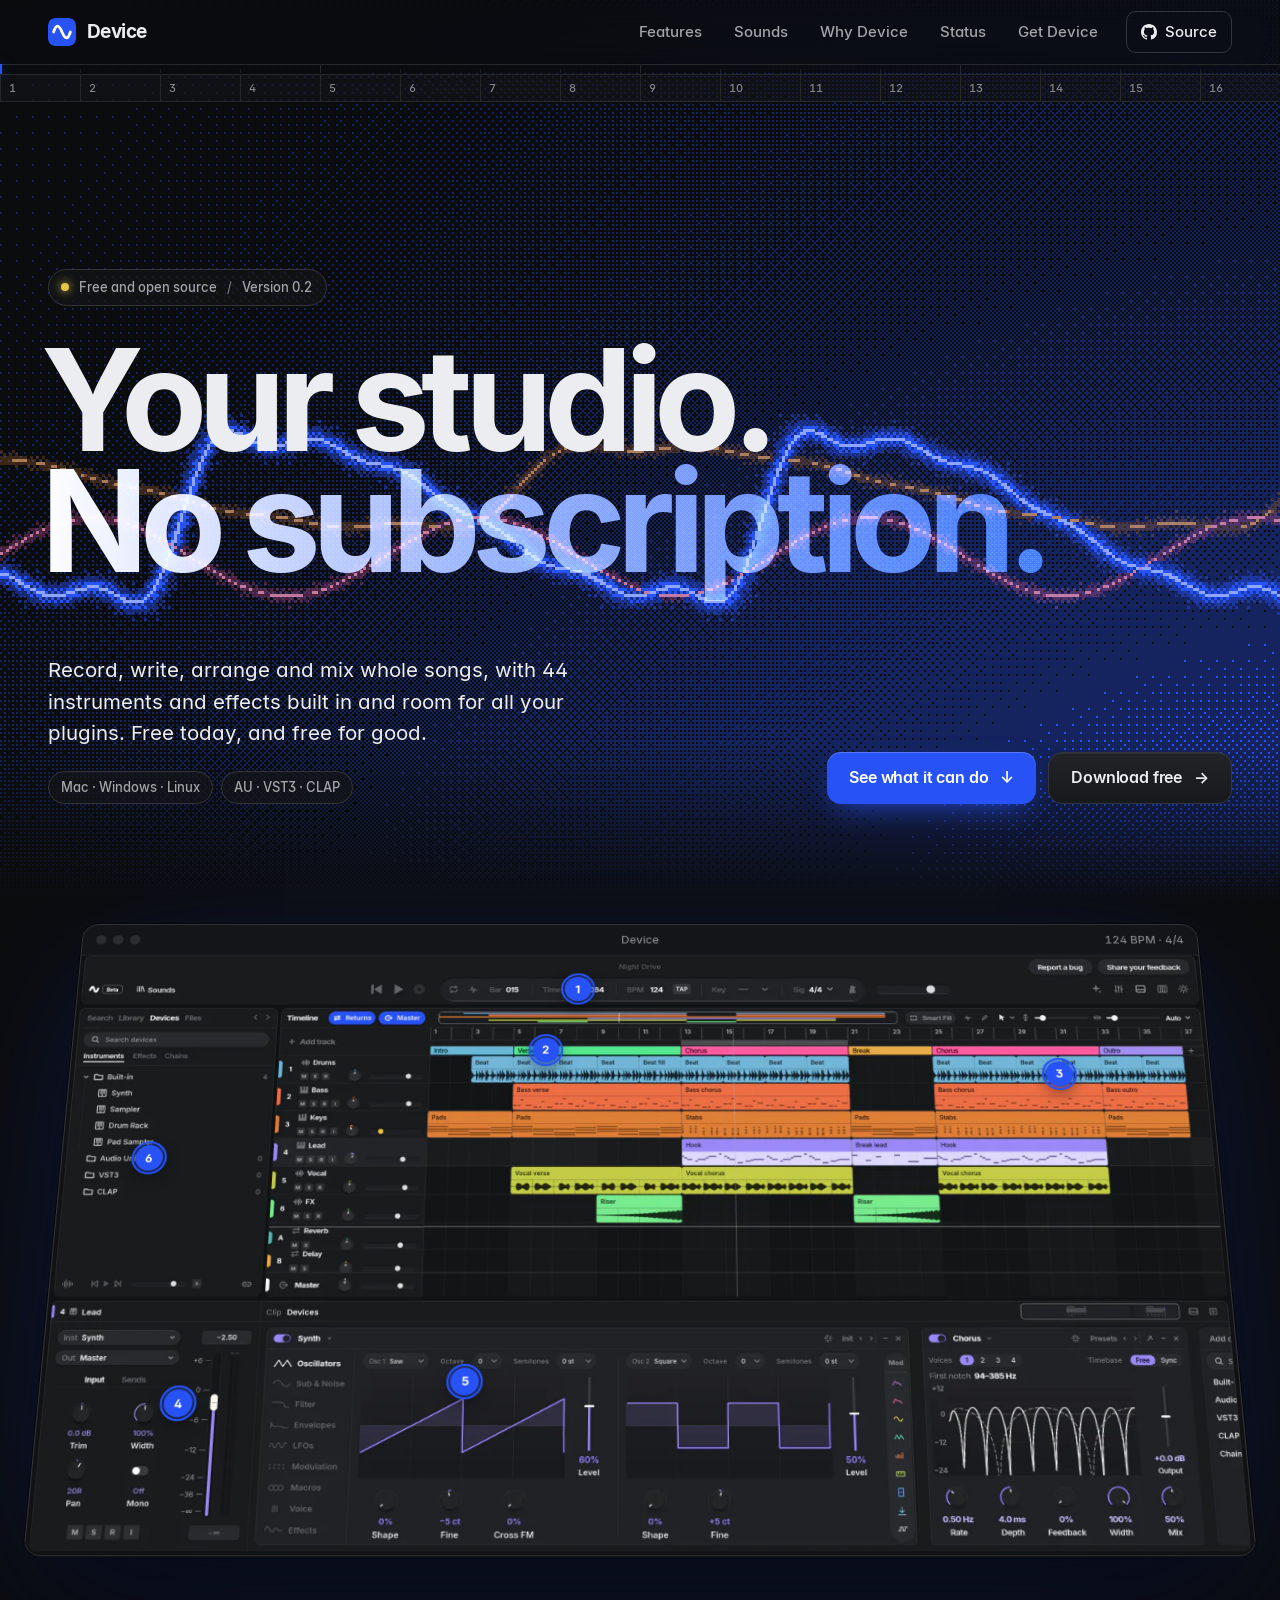
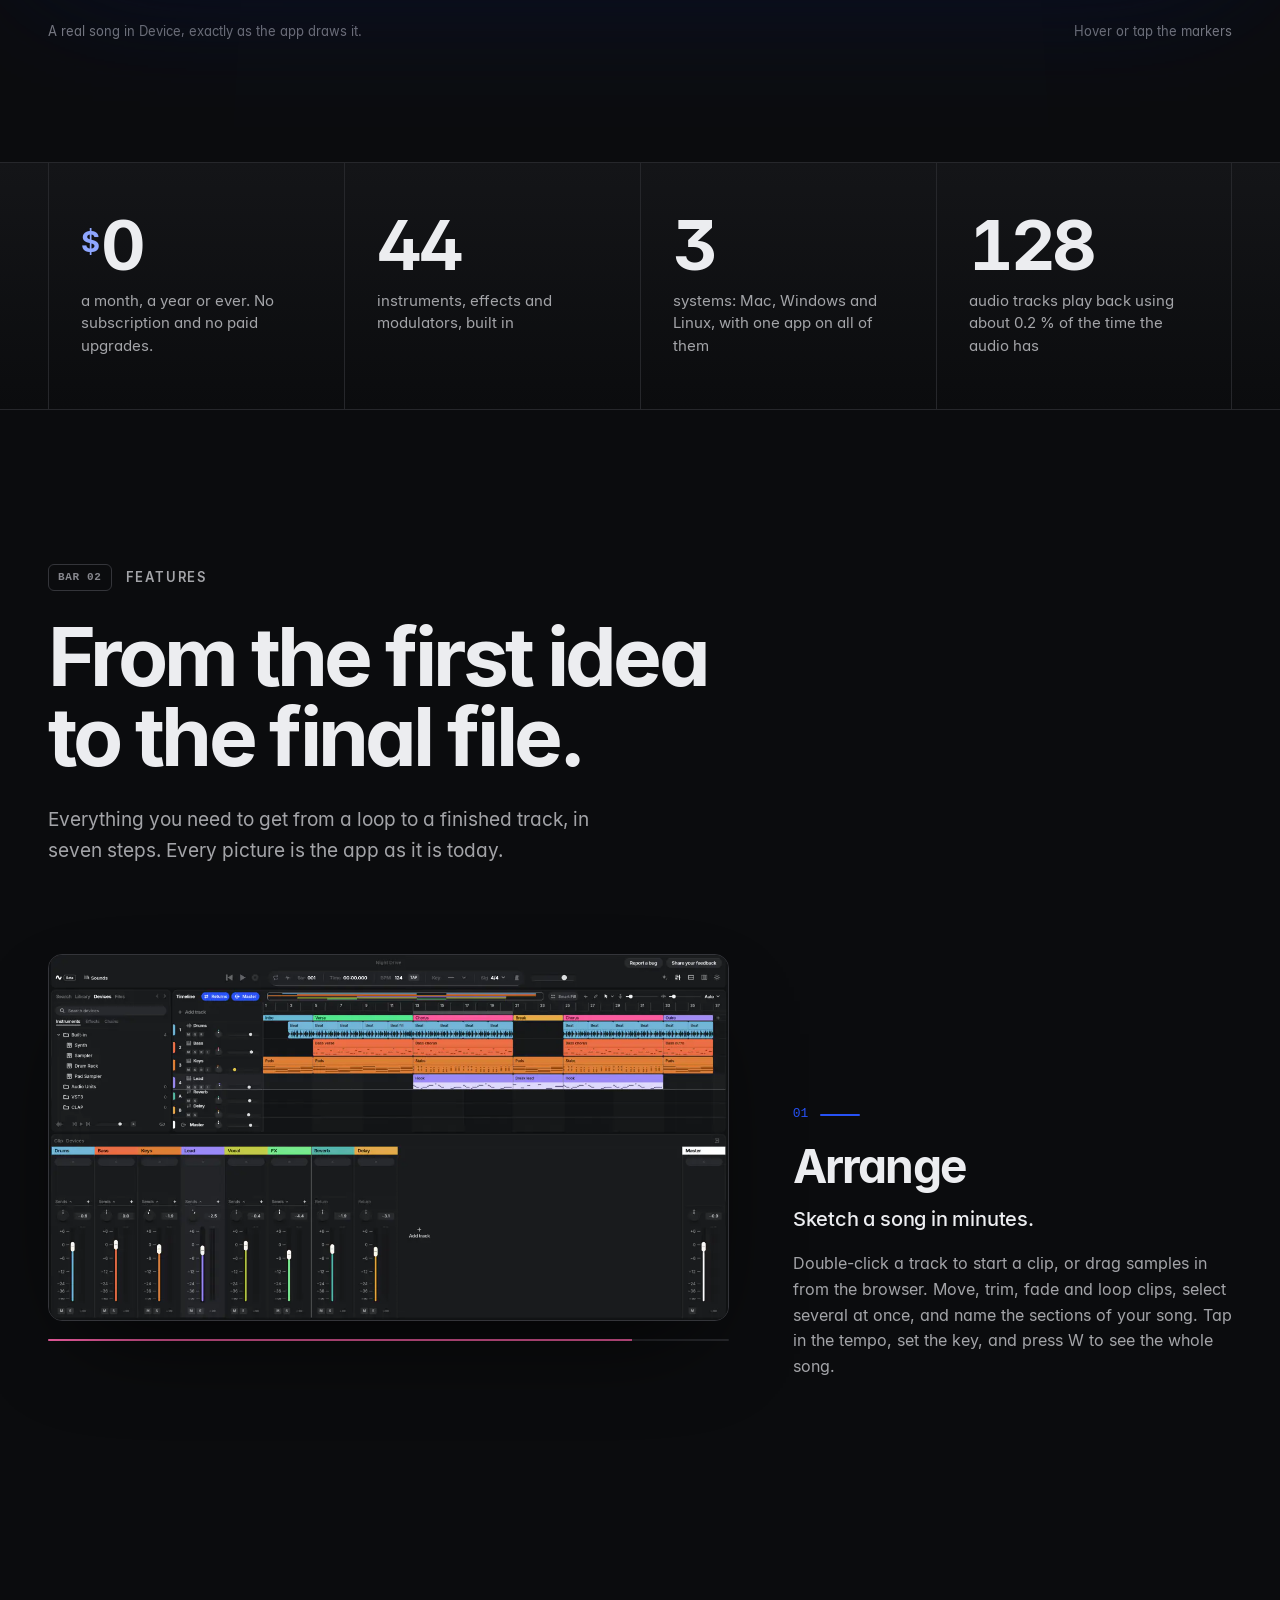
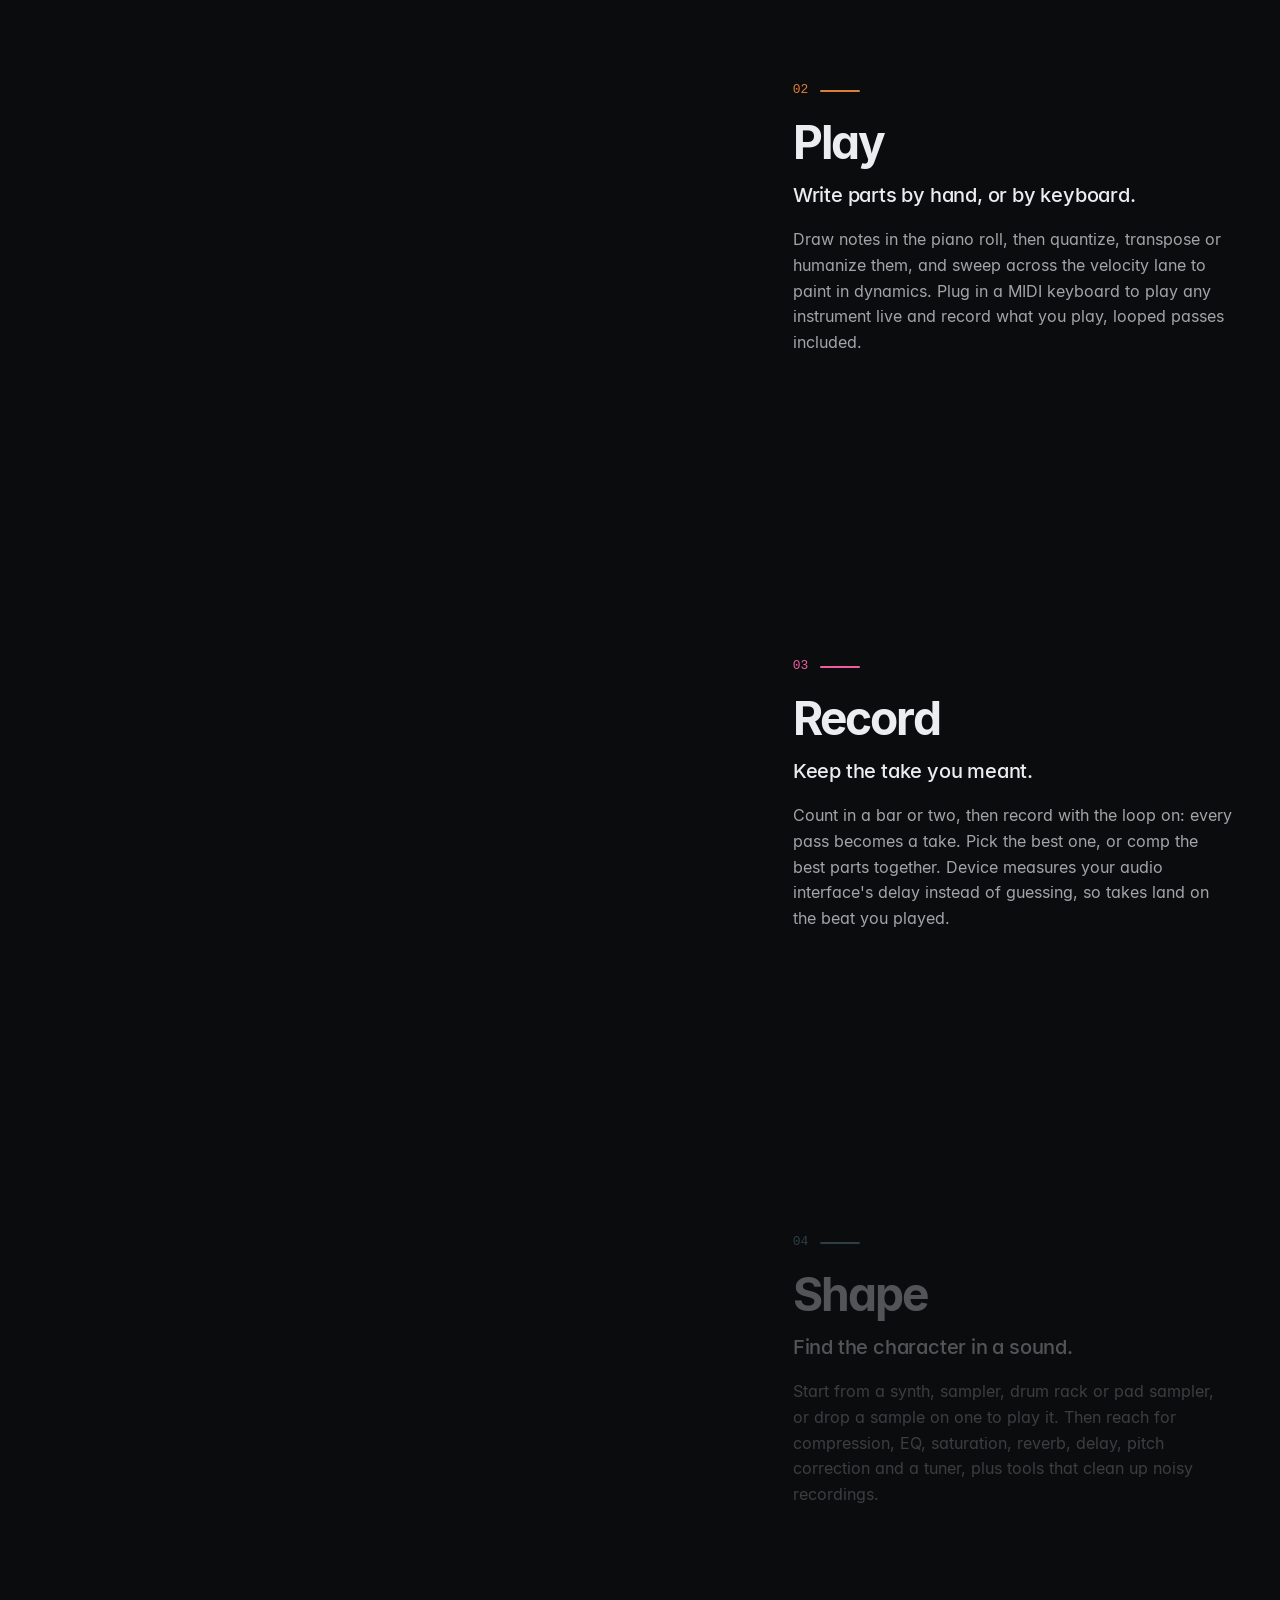
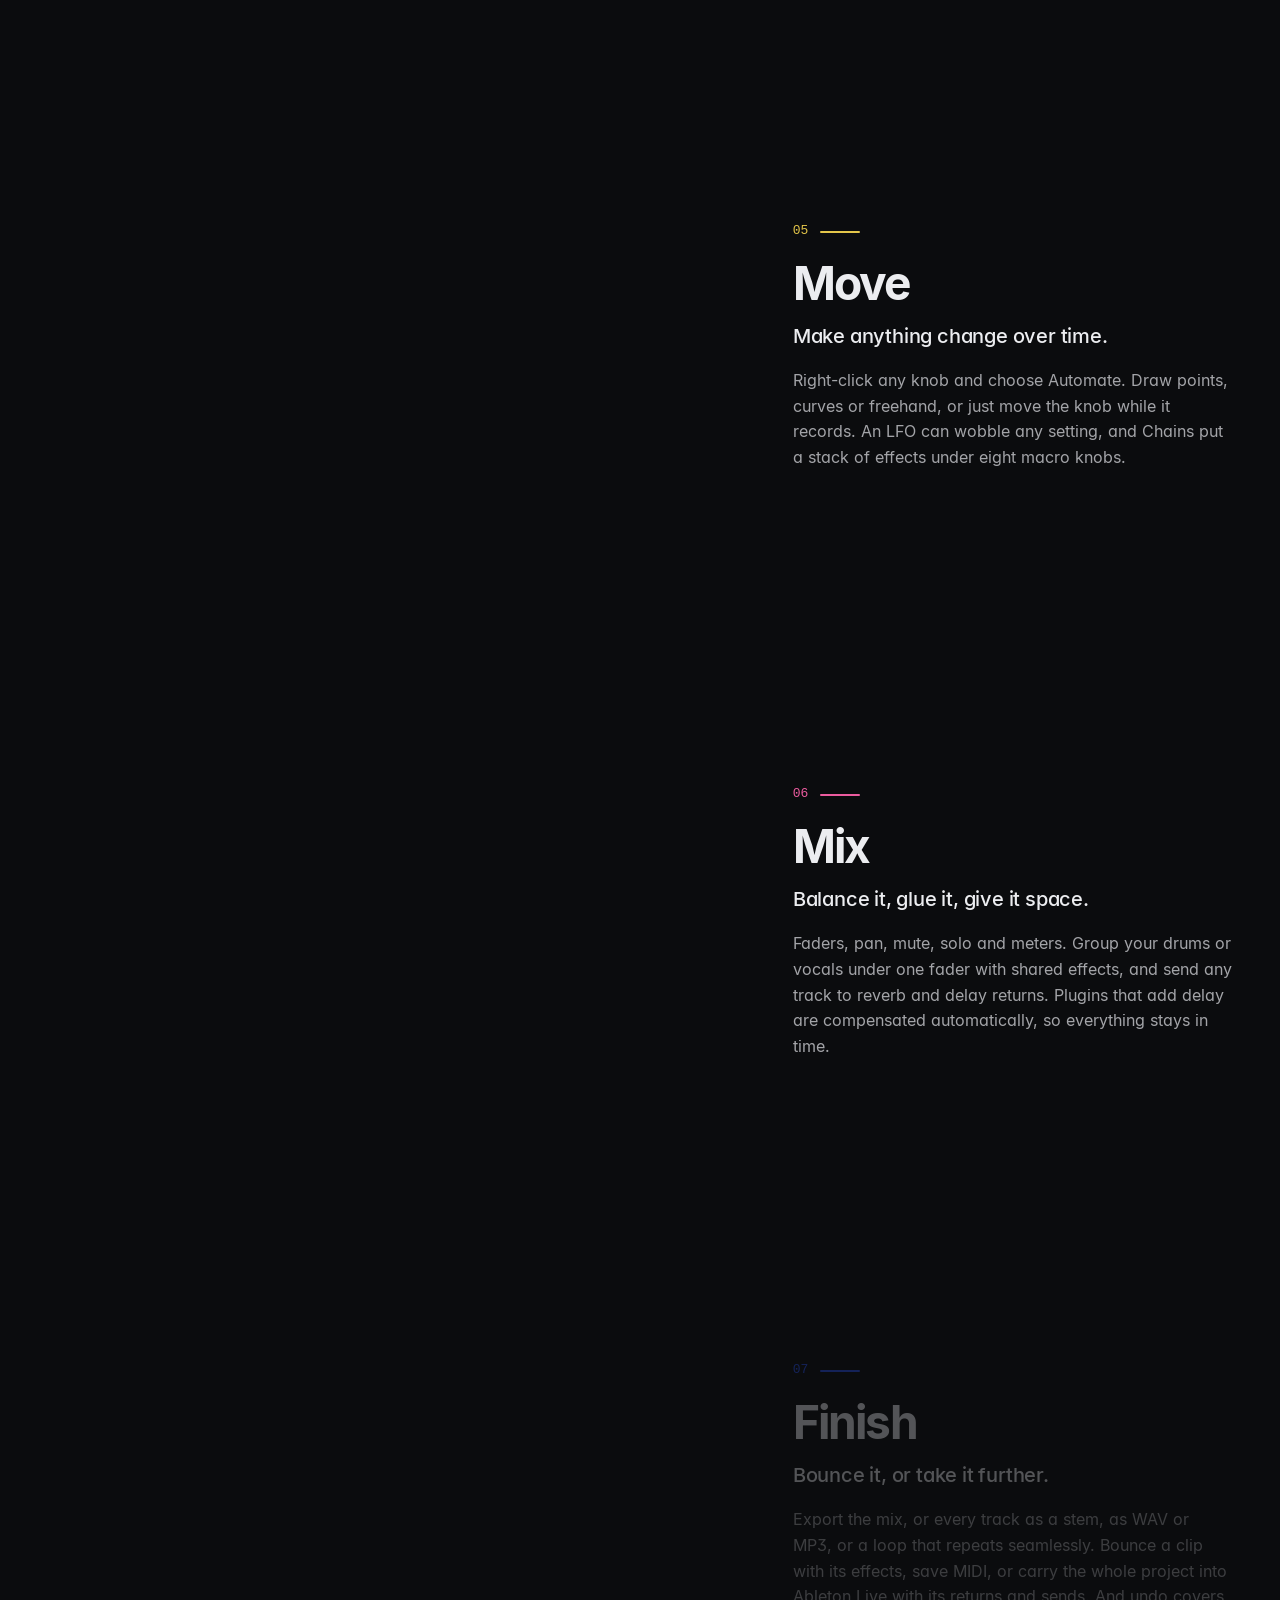
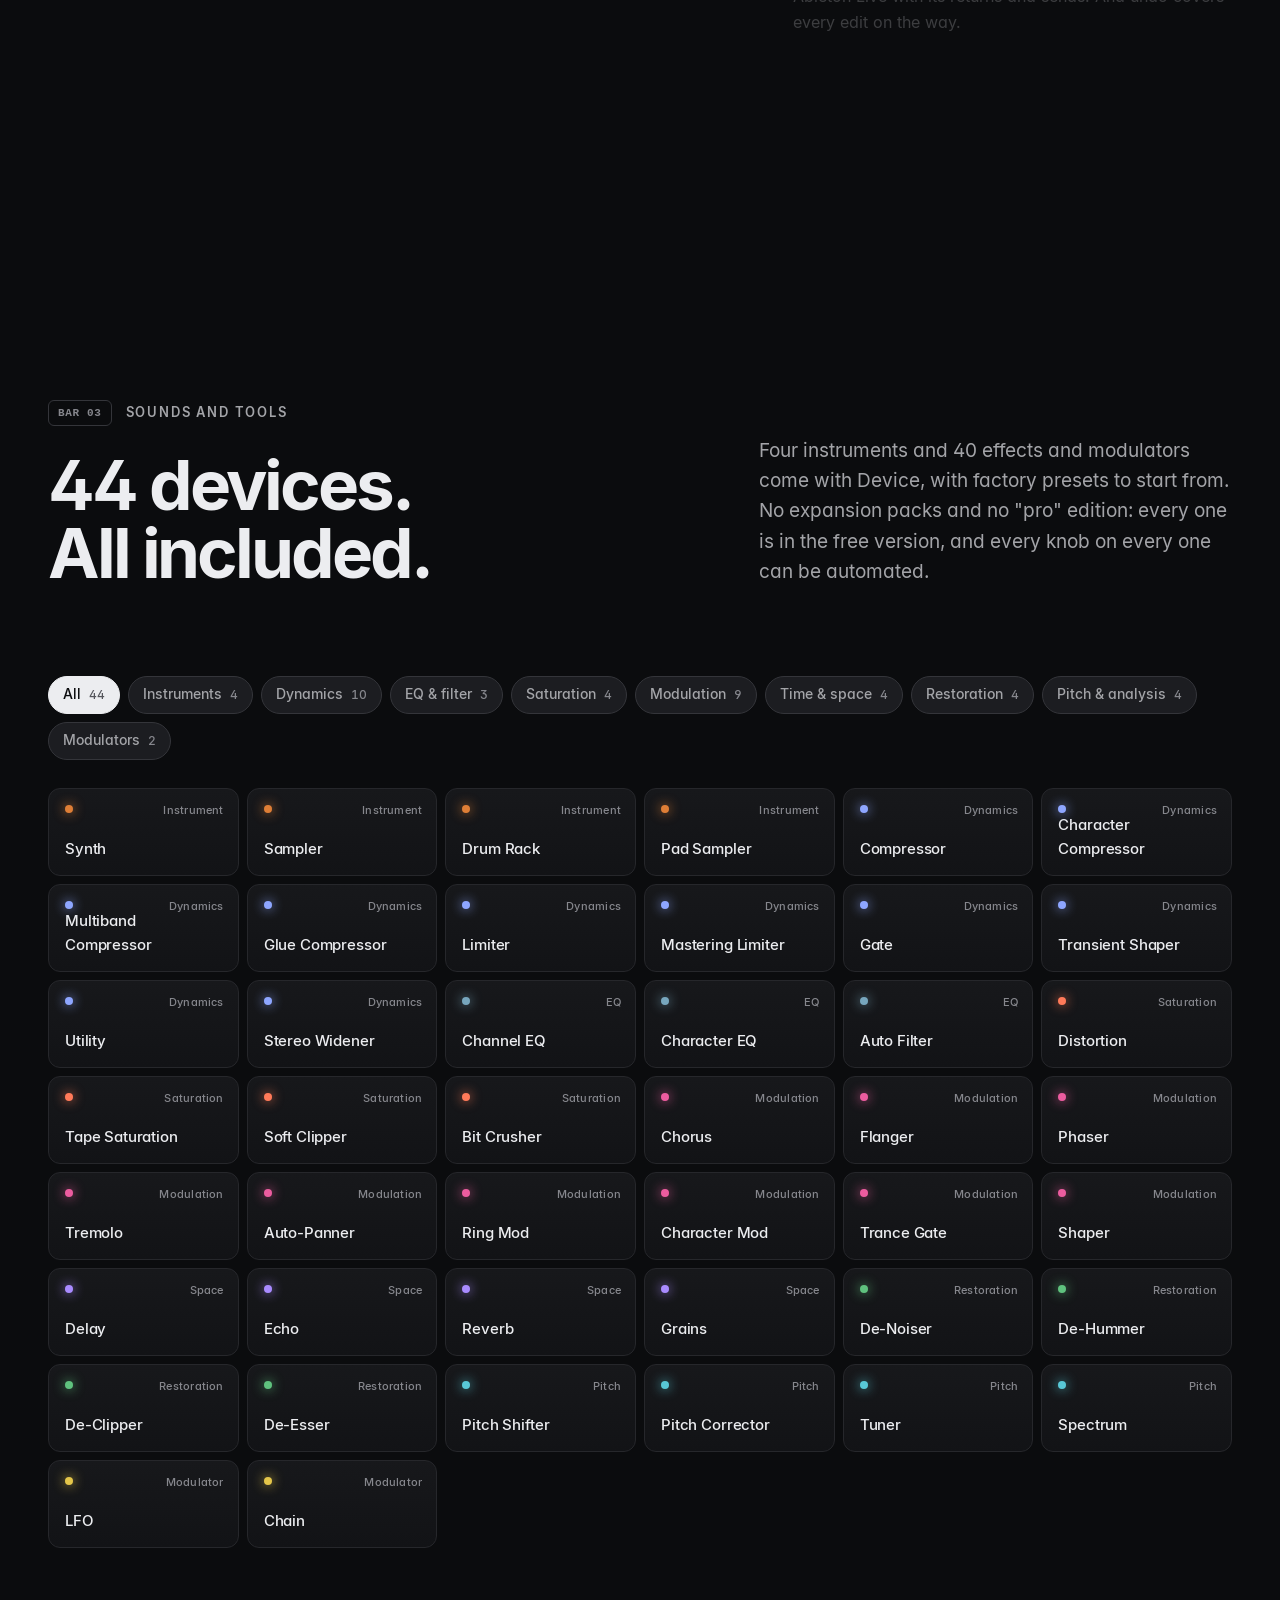
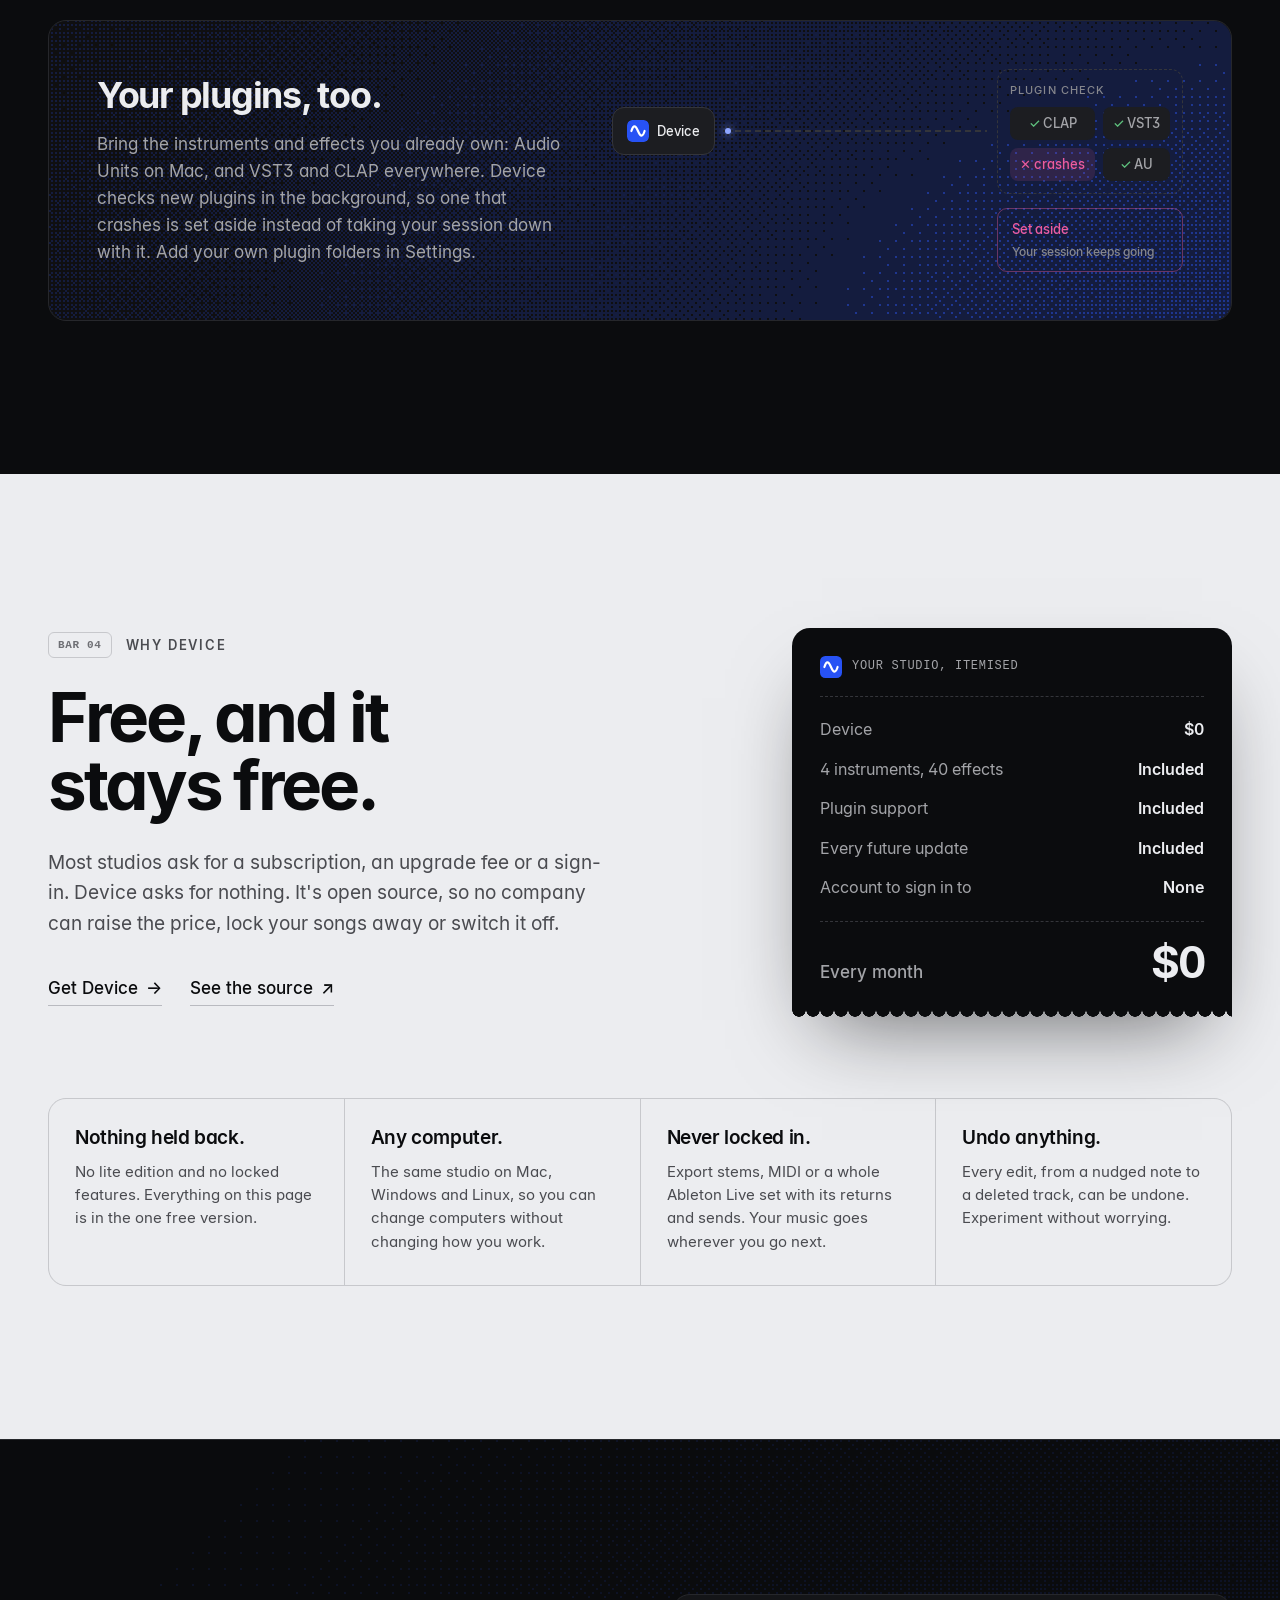
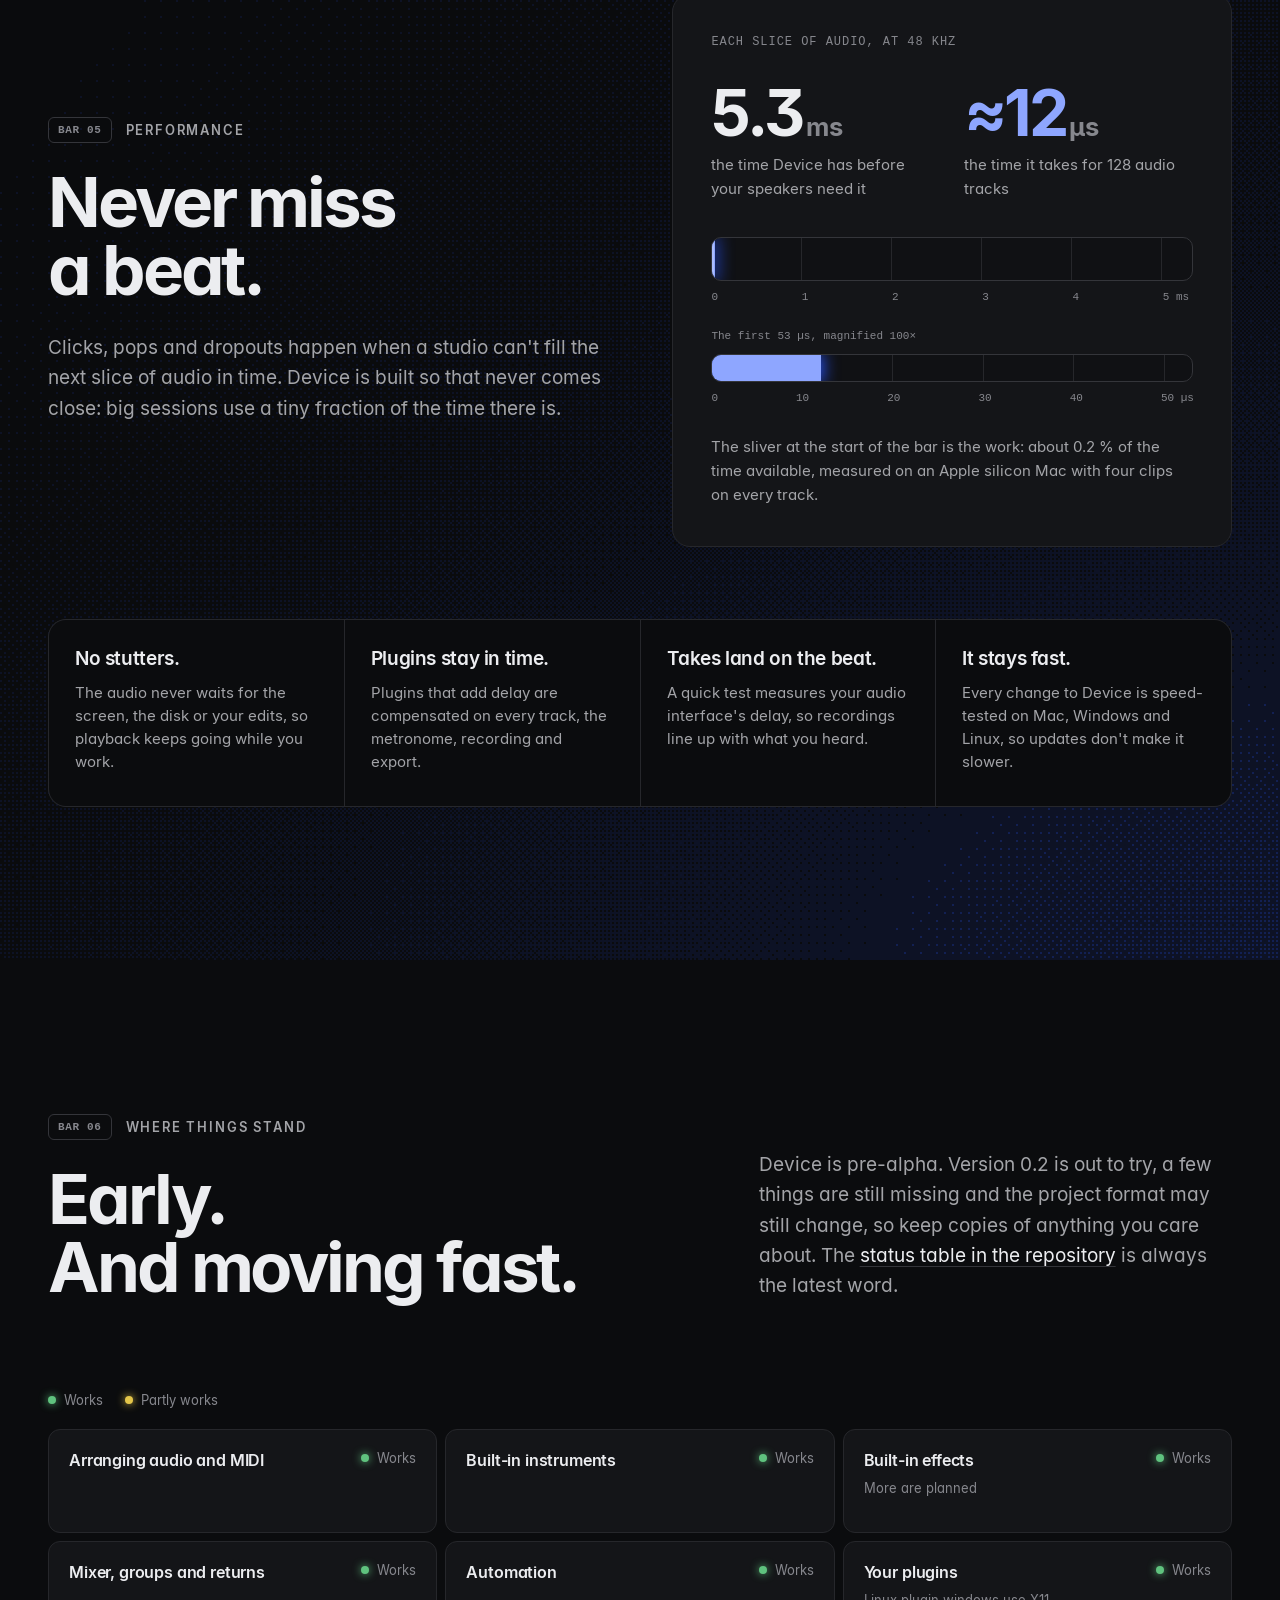
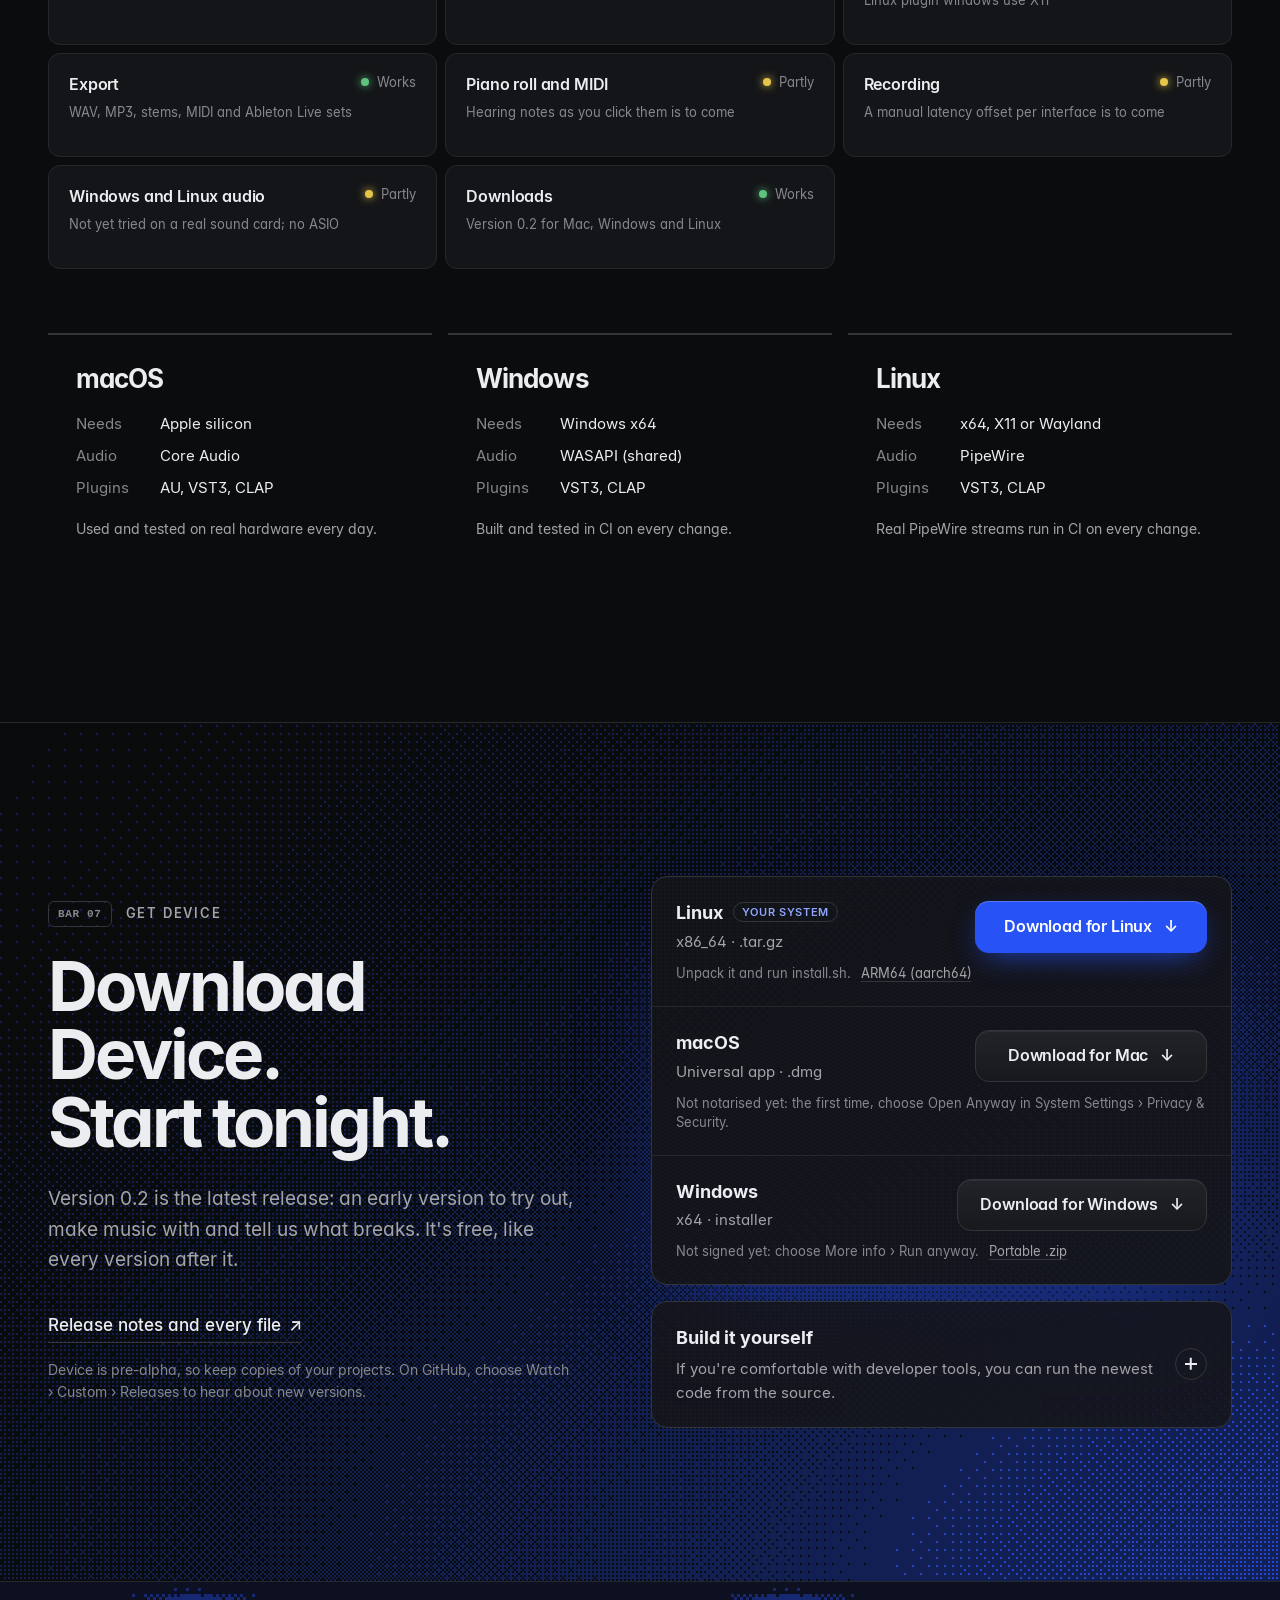
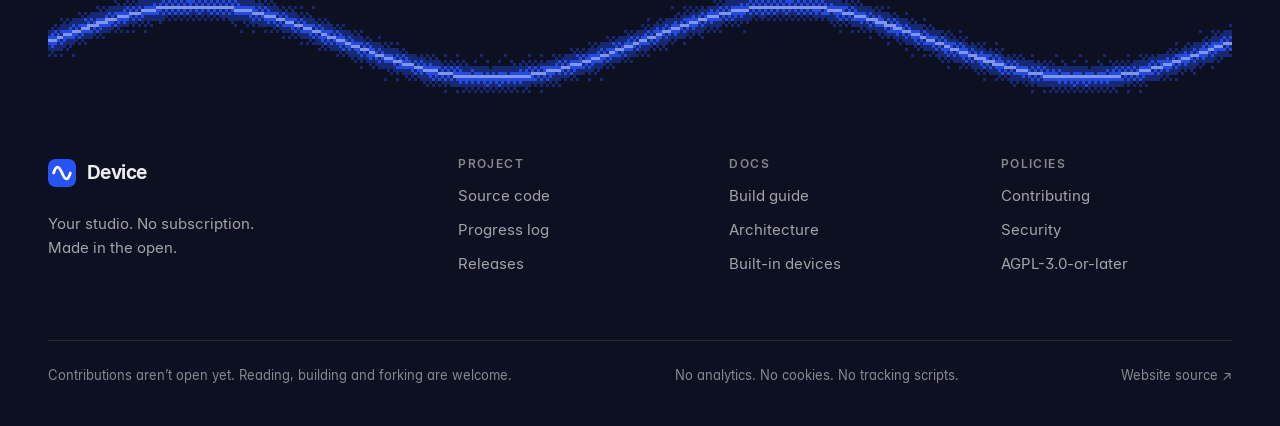
==== commit da80cd9c: "Say Version 0.2 on the site" ====
--- a/index.html
+++ b/index.html
@@ -81,7 +81,7 @@
         <div class="shell hero-content">
           <p class="hero-status">
             <span class="led" aria-hidden="true"></span>Free and open source
-            <b aria-hidden="true">/</b> Version 0.1
+            <b aria-hidden="true">/</b> Version 0.2
           </p>
           <h1 id="hero-title">
             Your studio.<br /><span class="hero-accent">No subscription.</span>
@@ -806,7 +806,7 @@
               <h2 id="status-title">Early.<br />And moving fast.</h2>
             </div>
             <p class="section-intro">
-              Device is pre-alpha. Version 0.1 is out to try, a few things are
+              Device is pre-alpha. Version 0.2 is out to try, a few things are
               still missing and the project format may still change, so keep
               copies of anything you care about. The
               <a href="https://github.com/devicedaw/device#status"
@@ -831,7 +831,7 @@
             <li class="partly"><b>Piano roll and MIDI</b><span>Partly</span><small>Hearing notes as you click them is to come</small></li>
             <li class="partly"><b>Recording</b><span>Partly</span><small>A manual latency offset per interface is to come</small></li>
             <li class="partly"><b>Windows and Linux audio</b><span>Partly</span><small>Not yet tried on a real sound card; no ASIO</small></li>
-            <li class="works"><b>Downloads</b><span>Works</span><small>Version 0.1 for Mac, Windows and Linux</small></li>
+            <li class="works"><b>Downloads</b><span>Works</span><small>Version 0.2 for Mac, Windows and Linux</small></li>
           </ul>
 
           <div class="platforms">
@@ -888,7 +888,7 @@
             <p class="eyebrow"><span>Bar 07</span> Get Device</p>
             <h2 id="get-title">Download Device.<br />Start tonight.</h2>
             <p class="section-intro">
-              Version 0.1 is the first release: an early version to try out,
+              Version 0.2 is the latest release: an early version to try out,
               make music with and tell us what breaks. It's free, like every
               version after it.
             </p>
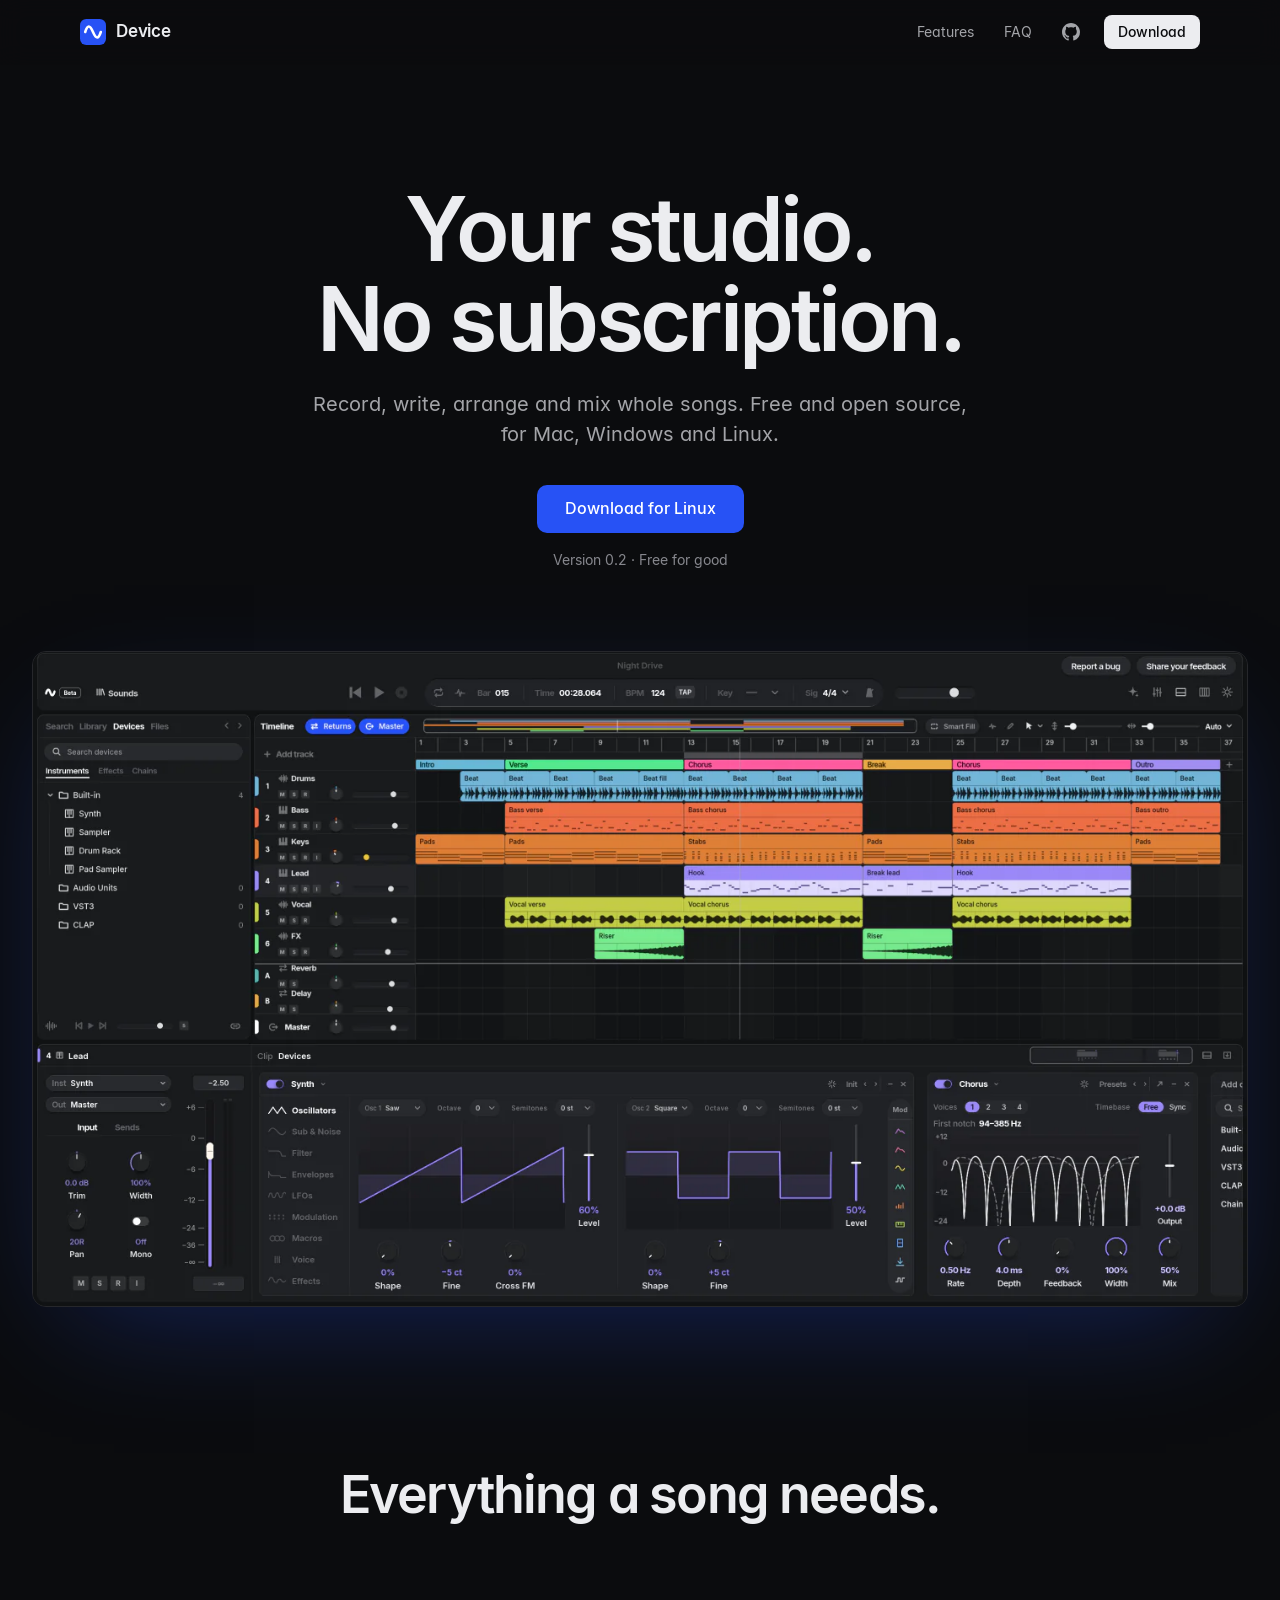
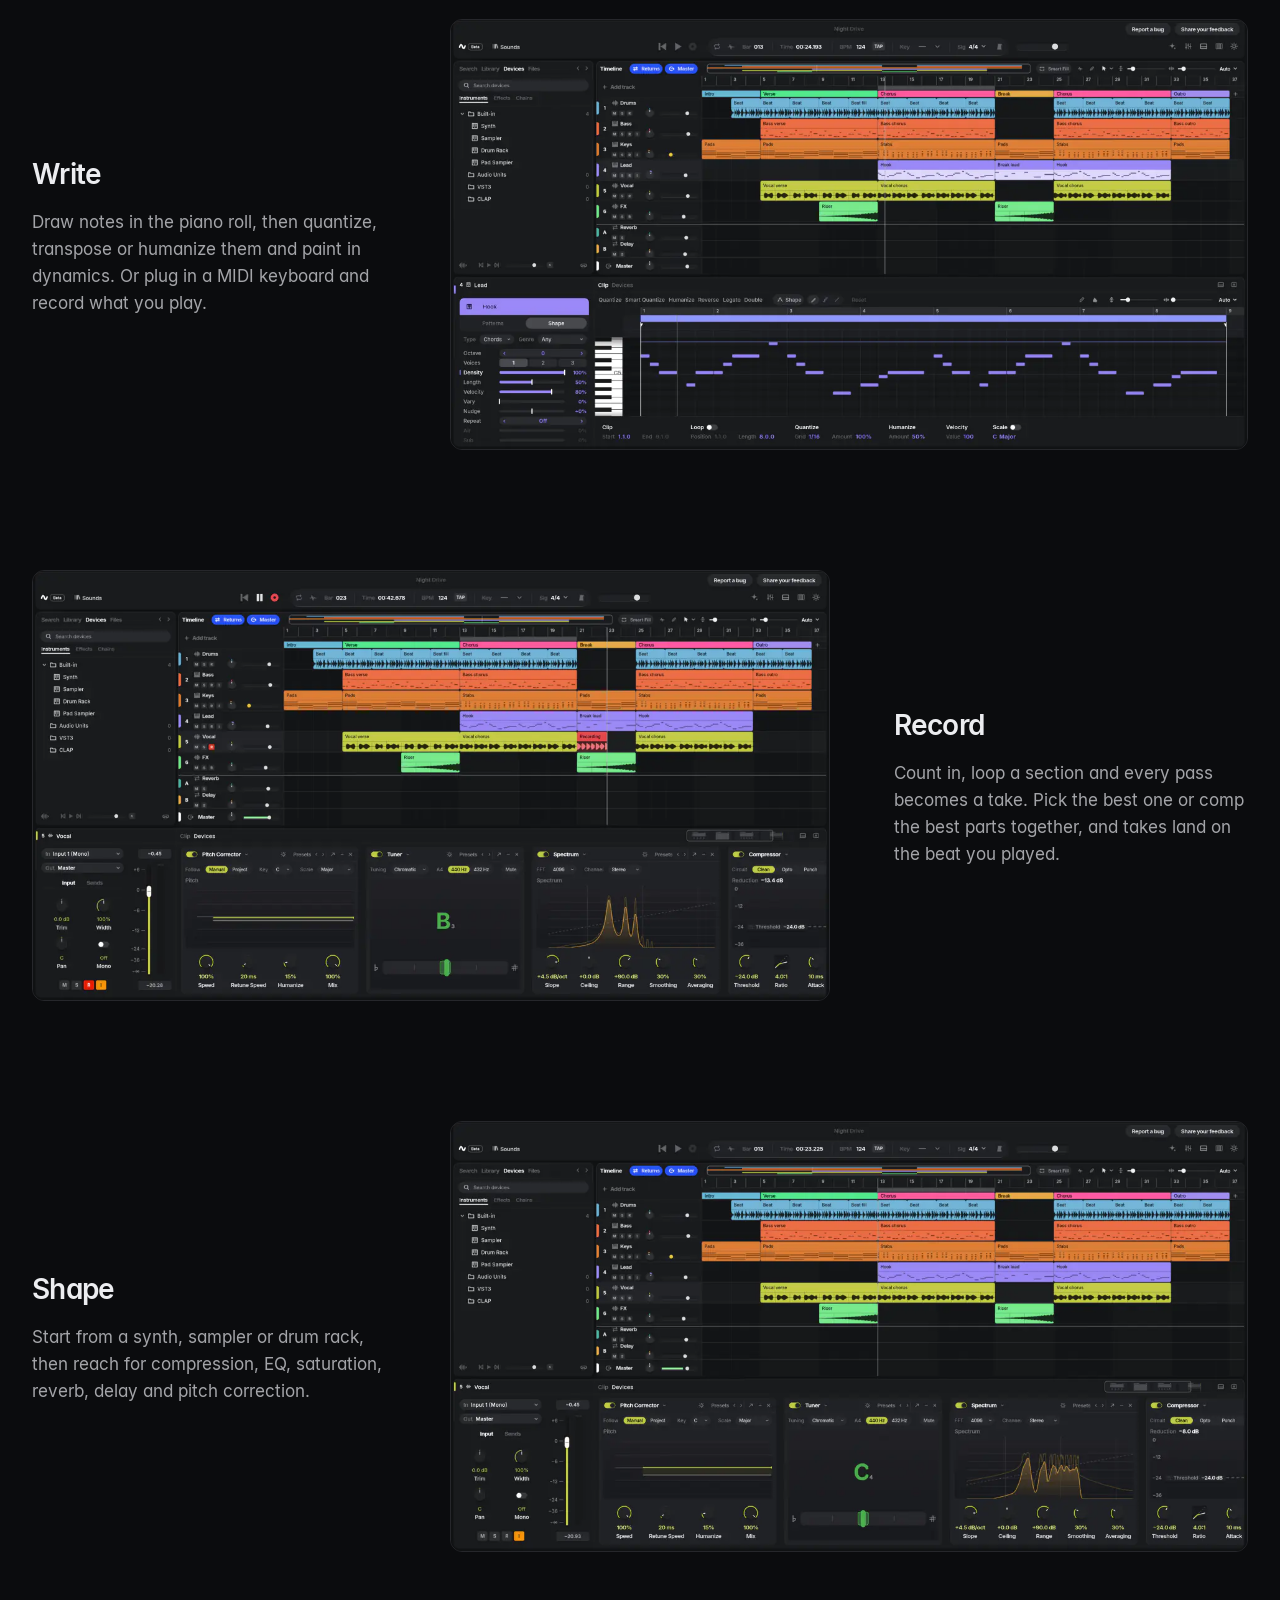
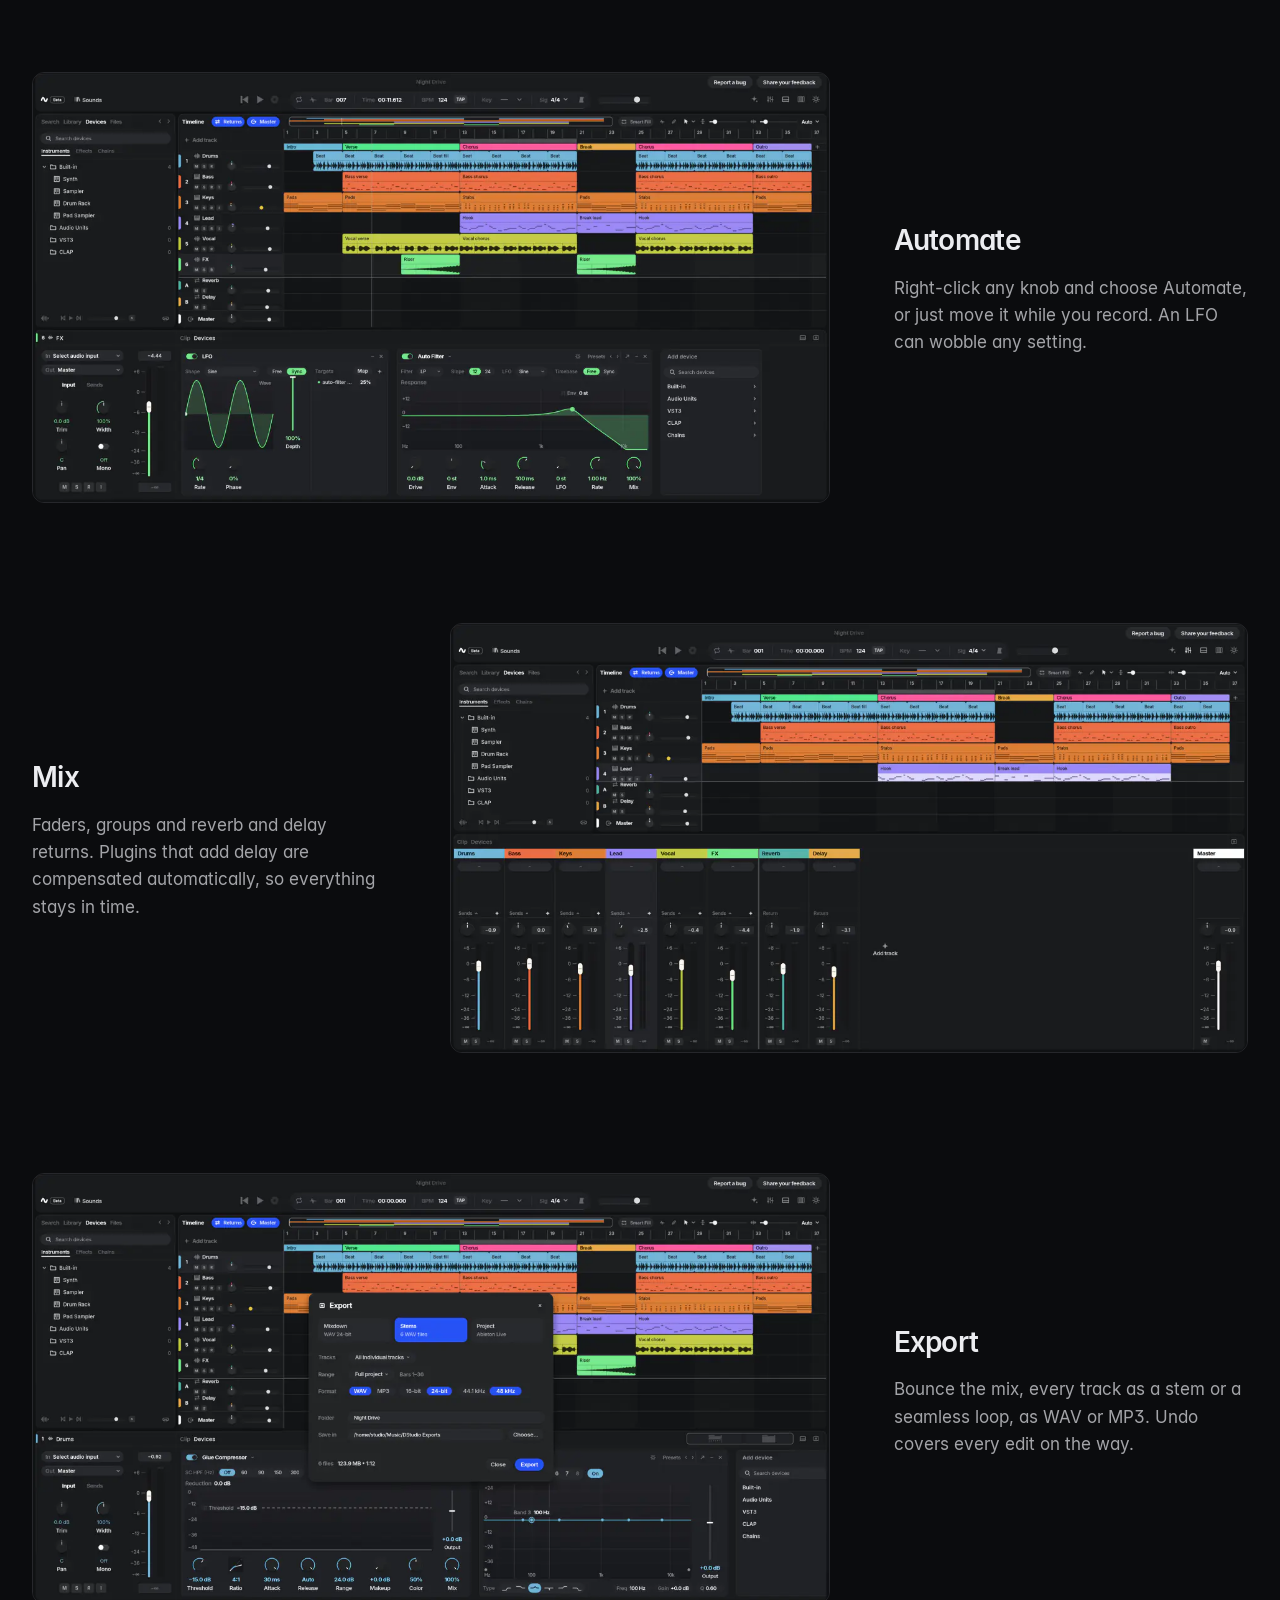
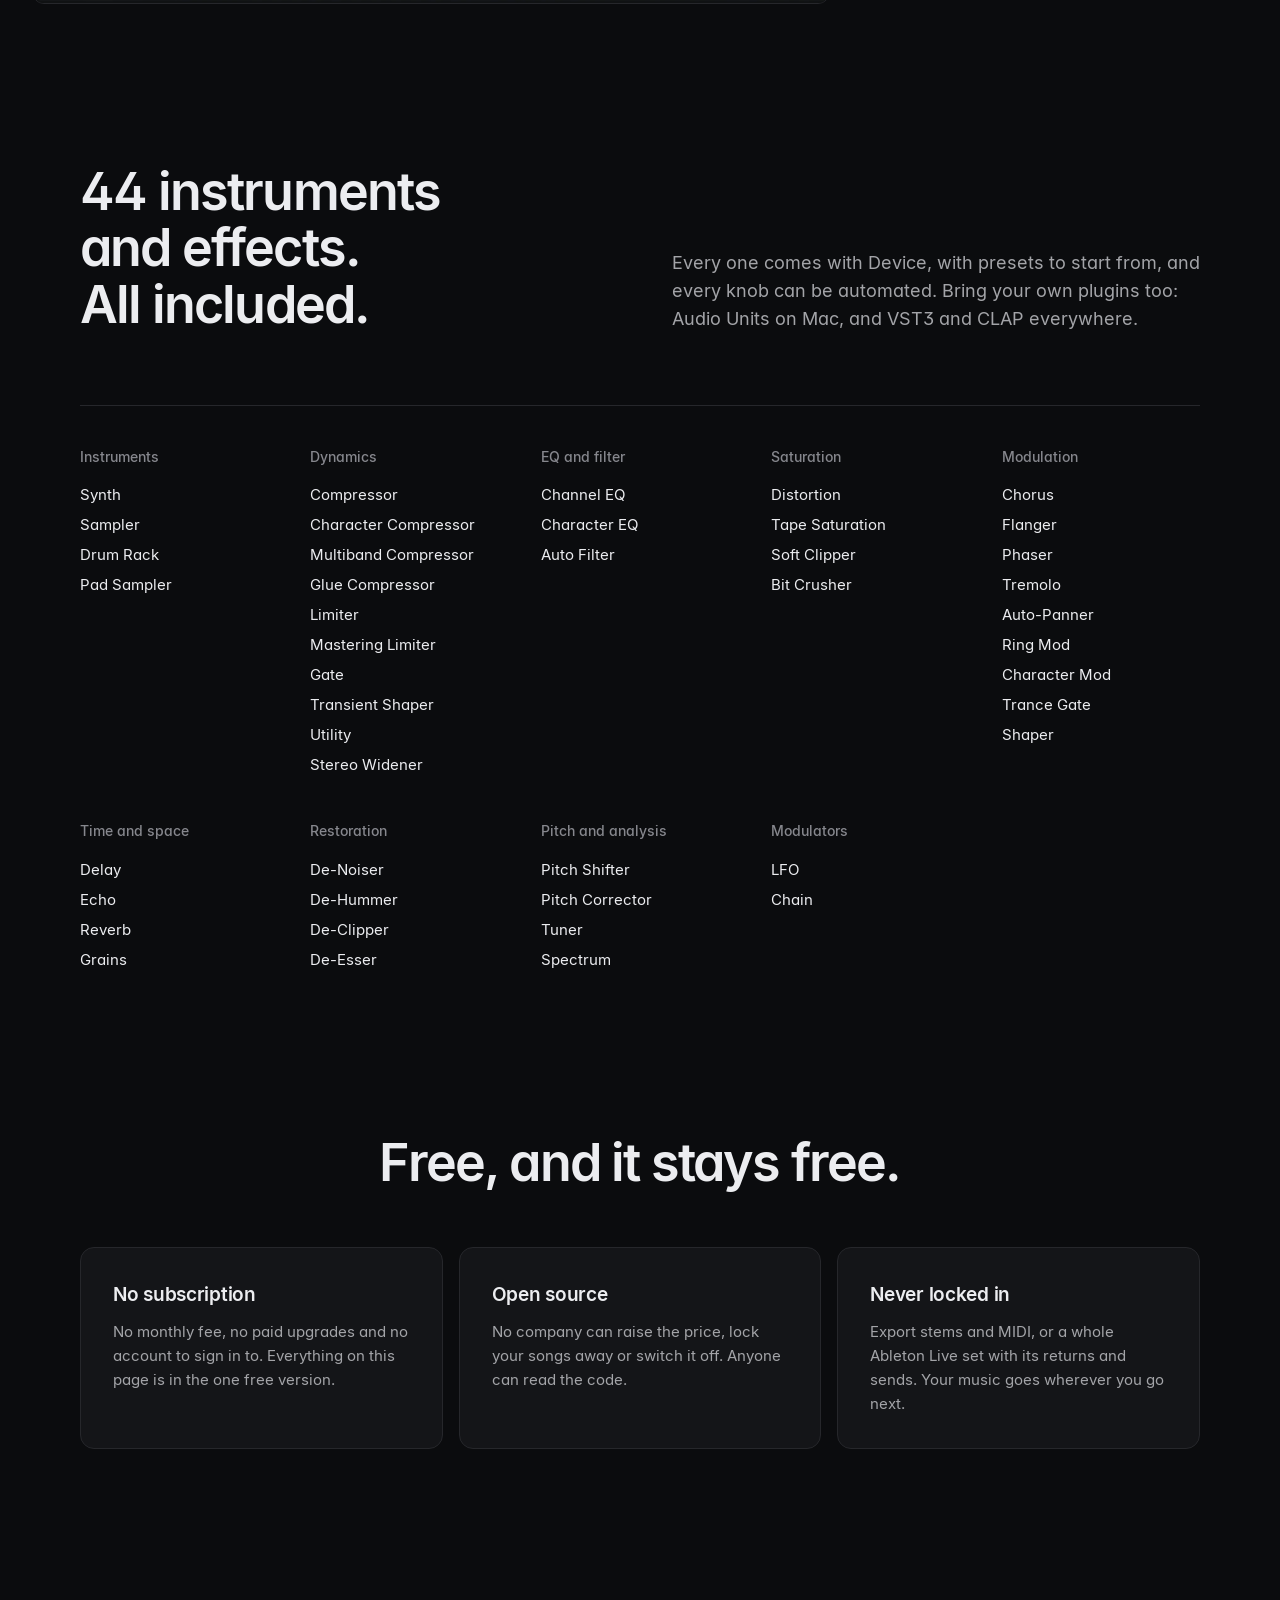
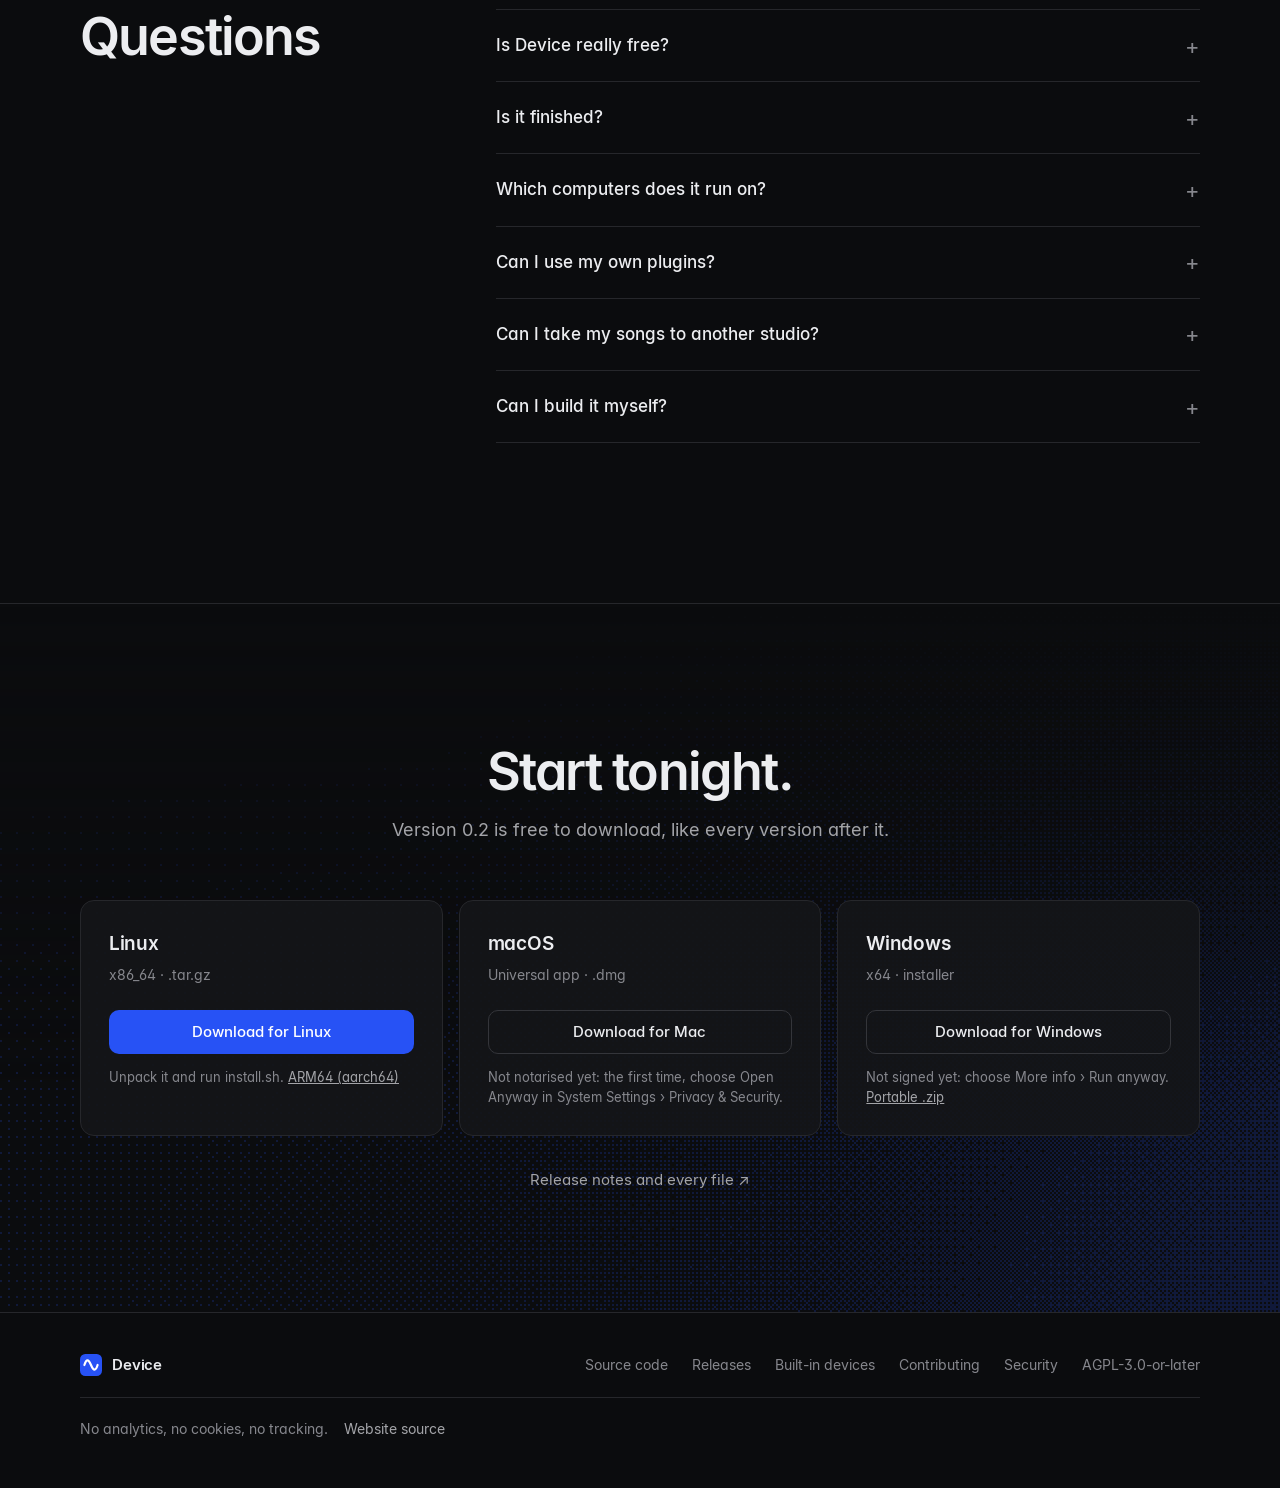
==== commit 5710d227: "Make the landing page minimal and feature-focused Replace the animated hero scope, bar ruler, interf" ====
--- a/index.html
+++ b/index.html
@@ -31,7 +31,6 @@
     <meta name="twitter:card" content="summary_large_image" />
     <link rel="icon" href="assets/mark.svg" type="image/svg+xml" />
     <link rel="stylesheet" href="styles.css" />
-    <script src="dither.js" defer></script>
     <script src="site.js" defer></script>
   </head>
   <body>
@@ -40,1018 +39,316 @@
     <header class="site-header">
       <div class="shell header-inner">
         <a class="brand" href="#top" aria-label="Device, back to top"
-          ><img src="assets/mark.svg" width="28" height="28" alt="" /><span
+          ><img src="assets/mark.svg" width="26" height="26" alt="" /><span
             >Device</span
           ></a
         >
-        <button
-          class="menu-toggle"
-          type="button"
-          aria-expanded="false"
-          aria-controls="navigation"
-        >
-          <span class="menu-label">Menu</span><i aria-hidden="true"></i>
-        </button>
-        <nav id="navigation" aria-label="Main navigation">
-          <a href="#tour">Features</a><a href="#devices">Sounds</a
-          ><a href="#why">Why Device</a><a href="#status">Status</a
-          ><a href="#get">Get Device</a>
-          <a class="nav-source" href="https://github.com/devicedaw/device"
+        <nav aria-label="Main navigation">
+          <a class="nav-link" href="#features">Features</a>
+          <a class="nav-link" href="#faq">FAQ</a>
+          <a class="nav-icon" href="https://github.com/devicedaw/device" aria-label="Source code on GitHub"
             ><svg viewBox="0 0 16 16" width="16" height="16" aria-hidden="true">
               <path
                 fill="currentColor"
                 d="M8 0C3.58 0 0 3.58 0 8c0 3.54 2.29 6.53 5.47 7.59.4.07.55-.17.55-.38 0-.19-.01-.82-.01-1.49-2.01.37-2.53-.49-2.69-.94-.09-.23-.48-.94-.82-1.13-.28-.15-.68-.52-.01-.53.63-.01 1.08.58 1.23.82.72 1.21 1.87.87 2.33.66.07-.52.28-.87.51-1.07-1.78-.2-3.64-.89-3.64-3.95 0-.87.31-1.59.82-2.15-.08-.2-.36-1.02.08-2.12 0 0 .67-.21 2.2.82.64-.18 1.32-.27 2-.27.68 0 1.36.09 2 .27 1.53-1.04 2.2-.82 2.2-.82.44 1.1.16 1.92.08 2.12.51.56.82 1.27.82 2.15 0 3.07-1.87 3.75-3.65 3.95.29.25.54.73.54 1.48 0 1.07-.01 1.93-.01 2.2 0 .21.15.46.55.38A8.01 8.01 0 0 0 16 8c0-4.42-3.58-8-8-8Z"
               /></svg
-            >Source</a
+</a
           >
+          <a class="button small light" href="#download">Download</a>
         </nav>
       </div>
-      <div class="scroll-ruler" aria-hidden="true"><i></i></div>
     </header>
 
     <main id="main">
-      <!-- ───────────────────────────── Hero ───────────────────────────── -->
       <section id="top" class="hero" aria-labelledby="hero-title">
-        <div class="hero-ruler" aria-hidden="true">
-          <span>1</span><span>2</span><span>3</span><span>4</span><span>5</span
-          ><span>6</span><span>7</span><span>8</span><span>9</span
-          ><span>10</span><span>11</span><span>12</span><span>13</span
-          ><span>14</span><span>15</span><span>16</span>
-        </div>
-        <div class="shell hero-content">
-          <p class="hero-status">
-            <span class="led" aria-hidden="true"></span>Free and open source
-            <b aria-hidden="true">/</b> Version 0.2
+        <div class="shell">
+          <h1 id="hero-title">Your studio.<br />No subscription.</h1>
+          <p class="hero-lead">
+            Record, write, arrange and mix whole songs. Free and open source,
+            for Mac, Windows and Linux.
           </p>
-          <h1 id="hero-title">
-            Your studio.<br /><span class="hero-accent">No subscription.</span>
-          </h1>
-          <canvas class="hero-scope" aria-hidden="true"></canvas>
-          <div class="hero-foot">
-            <div class="hero-copy">
-              <p class="hero-lead">
-                Record, write, arrange and mix whole songs, with 44 instruments
-                and effects built in and room for all your plugins. Free today,
-                and free for good.
-              </p>
-              <ul class="hero-facts" aria-label="At a glance">
-                <li>Mac · Windows · Linux</li>
-                <li>AU · VST3 · CLAP</li>
-              </ul>
-            </div>
-            <div class="hero-actions">
-              <a class="button primary" href="#tour"
-                >See what it can do<span aria-hidden="true">↓</span></a
-              ><a class="button ghost" href="#get"
-                >Download free<span aria-hidden="true">→</span></a
-              >
-            </div>
-          </div>
-        </div>
-      </section>
-
-      <!-- ───────────────────────── Product reveal ───────────────────────── -->
-      <section class="reveal" aria-labelledby="reveal-title">
+          <div class="hero-actions">
+            <a class="button primary" href="#download" data-download
+              >Download free</a
+            >
+          </div>
+          <p class="hero-note">Version 0.2 · Free for good</p>
+        </div>
+        <div class="shell wide">
+          <figure class="shot hero-shot">
+            <img
+              src="assets/shots/song-1440.webp"
+              srcset="
+                assets/shots/song-1440.webp 1440w,
+                assets/shots/song-2880.webp 2880w
+              "
+              sizes="(min-width: 1296px) 1248px, calc(100vw - 32px)"
+              width="2880"
+              height="1552"
+              fetchpriority="high"
+              alt="Device with a whole song in the arrangement: drums, bass, keys, lead, vocal and FX tracks across intro, verse, chorus, break and outro sections, with the lead's Synth open below."
+            />
+          </figure>
+        </div>
+      </section>
+
+      <section id="features" class="features" aria-labelledby="features-title">
+        <div class="shell wide">
+          <h2 id="features-title" class="section-title">
+            Everything a song needs.
+          </h2>
+          <div class="feature-list">
+            <article class="feature">
+              <div class="feature-copy">
+                <h3>Write</h3>
+                <p>Draw notes in the piano roll, then quantize, transpose or humanize them and paint in dynamics. Or plug in a MIDI keyboard and record what you play.</p>
+              </div>
+              <figure class="shot">
+                <img src="assets/shots/pianoroll-1280.webp" width="2880" height="1552" loading="lazy" alt="The lead's hook open in the piano roll under the song's arrangement." />
+              </figure>
+            </article>
+            <article class="feature">
+              <div class="feature-copy">
+                <h3>Record</h3>
+                <p>Count in, loop a section and every pass becomes a take. Pick the best one or comp the best parts together, and takes land on the beat you played.</p>
+              </div>
+              <figure class="shot">
+                <img src="assets/shots/recording-1280.webp" width="2880" height="1552" loading="lazy" alt="Device recording a vocal take into the break of a song, with the input meter and the vocal's analysers showing the signal." />
+              </figure>
+            </article>
+            <article class="feature">
+              <div class="feature-copy">
+                <h3>Shape</h3>
+                <p>Start from a synth, sampler or drum rack, then reach for compression, EQ, saturation, reverb, delay and pitch correction.</p>
+              </div>
+              <figure class="shot">
+                <img src="assets/shots/analyzers-1280.webp" width="2880" height="1552" loading="lazy" alt="Pitch Corrector, Tuner and Spectrum side by side in a track's device chain." />
+              </figure>
+            </article>
+            <article class="feature">
+              <div class="feature-copy">
+                <h3>Automate</h3>
+                <p>Right-click any knob and choose Automate, or just move it while you record. An LFO can wobble any setting.</p>
+              </div>
+              <figure class="shot">
+                <img src="assets/shots/lfo-1280.webp" width="2880" height="1552" loading="lazy" alt="An LFO in sync mode driving an Auto Filter's frequency on the FX track." />
+              </figure>
+            </article>
+            <article class="feature">
+              <div class="feature-copy">
+                <h3>Mix</h3>
+                <p>Faders, groups and reverb and delay returns. Plugins that add delay are compensated automatically, so everything stays in time.</p>
+              </div>
+              <figure class="shot">
+                <img src="assets/shots/mixer-1280.webp" width="2880" height="1552" loading="lazy" alt="The mixer for a whole song: six tracks, Reverb and Delay return tracks and the master." />
+              </figure>
+            </article>
+            <article class="feature">
+              <div class="feature-copy">
+                <h3>Export</h3>
+                <p>Bounce the mix, every track as a stem or a seamless loop, as WAV or MP3. Undo covers every edit on the way.</p>
+              </div>
+              <figure class="shot">
+                <img src="assets/shots/export-1280.webp" width="2880" height="1552" loading="lazy" alt="The export dialog set up to export a song as stems, one WAV file per track." />
+              </figure>
+            </article>
+          </div>
+        </div>
+      </section>
+
+      <section id="sounds" class="sounds" aria-labelledby="sounds-title">
         <div class="shell">
-          <h2 id="reveal-title" class="visually-hidden">
-            The Device interface
+          <div class="section-split">
+            <h2 id="sounds-title" class="section-title">
+              44 instruments and effects.<br />All included.
+            </h2>
+            <p class="section-intro">
+              Every one comes with Device, with presets to start from, and
+              every knob can be automated. Bring your own plugins too: Audio
+              Units on Mac, and VST3 and CLAP everywhere.
+            </p>
+          </div>
+          <div class="device-list">
+            <div><h3>Instruments</h3><ul><li>Synth</li><li>Sampler</li><li>Drum Rack</li><li>Pad Sampler</li></ul></div>
+            <div><h3>Dynamics</h3><ul><li>Compressor</li><li>Character Compressor</li><li>Multiband Compressor</li><li>Glue Compressor</li><li>Limiter</li><li>Mastering Limiter</li><li>Gate</li><li>Transient Shaper</li><li>Utility</li><li>Stereo Widener</li></ul></div>
+            <div><h3>EQ and filter</h3><ul><li>Channel EQ</li><li>Character EQ</li><li>Auto Filter</li></ul></div>
+            <div><h3>Saturation</h3><ul><li>Distortion</li><li>Tape Saturation</li><li>Soft Clipper</li><li>Bit Crusher</li></ul></div>
+            <div><h3>Modulation</h3><ul><li>Chorus</li><li>Flanger</li><li>Phaser</li><li>Tremolo</li><li>Auto-Panner</li><li>Ring Mod</li><li>Character Mod</li><li>Trance Gate</li><li>Shaper</li></ul></div>
+            <div><h3>Time and space</h3><ul><li>Delay</li><li>Echo</li><li>Reverb</li><li>Grains</li></ul></div>
+            <div><h3>Restoration</h3><ul><li>De-Noiser</li><li>De-Hummer</li><li>De-Clipper</li><li>De-Esser</li></ul></div>
+            <div><h3>Pitch and analysis</h3><ul><li>Pitch Shifter</li><li>Pitch Corrector</li><li>Tuner</li><li>Spectrum</li></ul></div>
+            <div><h3>Modulators</h3><ul><li>LFO</li><li>Chain</li></ul></div>
+          </div>
+        </div>
+      </section>
+
+      <section class="values" aria-labelledby="values-title">
+        <div class="shell">
+          <h2 id="values-title" class="section-title">
+            Free, and it stays free.
           </h2>
-          <div class="stage">
-            <figure class="app-window">
-              <div class="window-bar" aria-hidden="true">
-                <span class="dots"><i></i><i></i><i></i></span>
-                <span class="window-title">Device</span>
-                <span class="window-meta">124 BPM · 4/4</span>
-              </div>
-              <div class="window-body">
-                <img
-                  src="assets/shots/song-1440.webp"
-                  srcset="
-                    assets/shots/song-1440.webp 1440w,
-                    assets/shots/song-2880.webp 2880w
-                  "
-                  sizes="(min-width: 1344px) 1248px, calc(100vw - 32px)"
-                  width="2880"
-                  height="1552"
-                  fetchpriority="high"
-                  alt="Device with a whole song in the arrangement: drums, bass, keys, lead, vocal and FX tracks across intro, verse, chorus, break and outro sections, with the lead's Synth open below."
-                />
-                <ol class="hotspots" aria-label="Parts of the interface">
-                  <li class="tip-below" style="--x: 44.5%; --y: 6.2%">
-                    <button
-                      type="button"
-                      aria-label="Transport"
-                      aria-describedby="hs-1"
-                    >
-                      <span>1</span>
-                    </button>
-                    <p id="hs-1" role="tooltip">
-                      <b>Transport.</b> Drag, type or tap in the tempo, and pick
-                      the key and time signature.
-                    </p>
-                  </li>
-                  <li class="tip-below" style="--x: 41.7%; --y: 17.1%">
-                    <button
-                      type="button"
-                      aria-label="Sections"
-                      aria-describedby="hs-2"
-                    >
-                      <span>2</span>
-                    </button>
-                    <p id="hs-2" role="tooltip">
-                      <b>Sections.</b> Name and colour the intro, verse and
-                      chorus. Loop or duplicate a whole section at once.
-                    </p>
-                  </li>
-                  <li class="tip-below tip-right" style="--x: 86.8%; --y: 21.3%">
-                    <button
-                      type="button"
-                      aria-label="The timeline"
-                      aria-describedby="hs-3"
-                    >
-                      <span>3</span>
-                    </button>
-                    <p id="hs-3" role="tooltip">
-                      <b>A timeline that keeps up.</b> Scrolling and zooming
-                      stay smooth, even with thousands of clips.
-                    </p>
-                  </li>
-                  <li class="tip-left" style="--x: 11.6%; --y: 76.5%">
-                    <button
-                      type="button"
-                      aria-label="Channel strip"
-                      aria-describedby="hs-4"
-                    >
-                      <span>4</span>
-                    </button>
-                    <p id="hs-4" role="tooltip">
-                      <b>Channel strip.</b> Trim, stereo width, mono, and a
-                      send to every reverb or delay return.
-                    </p>
-                  </li>
-                  <li style="--x: 35.4%; --y: 73%">
-                    <button
-                      type="button"
-                      aria-label="The Synth"
-                      aria-describedby="hs-5"
-                    >
-                      <span>5</span>
-                    </button>
-                    <p id="hs-5" role="tooltip">
-                      <b>The Synth.</b> Subtractive and FM sounds, one of four
-                      instruments built in.
-                    </p>
-                  </li>
-                  <li class="tip-below tip-left" style="--x: 7.5%; --y: 36%">
-                    <button
-                      type="button"
-                      aria-label="Your plugins"
-                      aria-describedby="hs-6"
-                    >
-                      <span>6</span>
-                    </button>
-                    <p id="hs-6" role="tooltip">
-                      <b>Your plugins.</b> AU, VST3 and CLAP instruments and
-                      effects sit beside the built-in ones.
-                    </p>
-                  </li>
-                </ol>
-              </div>
-            </figure>
-          </div>
-          <p class="reveal-caption">
-            <span>A real song in Device, exactly as the app draws it.</span>
-            <span class="hint">Hover or tap the markers</span>
-          </p>
-        </div>
-      </section>
-
-      <!-- ─────────────────────────── Numbers ─────────────────────────── -->
-      <section class="numbers" aria-label="Device in numbers">
-        <div class="shell numbers-grid">
-          <div>
-            <p class="number"><small class="pre">$</small>0</p>
-            <p>a month, a year or ever. No subscription and no paid upgrades.</p>
-          </div>
-          <div>
-            <p class="number"><span data-count="44">44</span></p>
-            <p>instruments, effects and modulators, built in</p>
-          </div>
-          <div>
-            <p class="number"><span data-count="3">3</span></p>
-            <p>systems: Mac, Windows and Linux, with one app on all of them</p>
-          </div>
-          <div>
-            <p class="number"><span data-count="128">128</span></p>
-            <p>audio tracks play back using about 0.2 % of the time the audio has</p>
-          </div>
-        </div>
-      </section>
-
-      <!-- ─────────────────────────── Tour ─────────────────────────── -->
-      <section id="tour" class="tour" aria-labelledby="tour-title">
-        <div class="shell">
-          <header class="section-head">
-            <p class="eyebrow"><span>Bar 02</span> Features</p>
-            <h2 id="tour-title">From the first idea<br />to the final file.</h2>
-            <p class="section-intro">
-              Everything you need to get from a loop to a finished track,
-              in seven steps. Every picture is the app as it is today.
-            </p>
-          </header>
-
-          <div class="chapters">
-            <div class="chapter-media" aria-hidden="true">
-              <div class="media-frame">
-                <img
-                  data-media="arrange"
-                  style="--o: 62% 30%; --z: 1.18"
-                  class="is-active"
-                  src="assets/shots/song-1440.webp"
-                  width="2880"
-                  height="1552"
-                  loading="lazy"
-                  alt=""
-                />
-                <img
-                  data-media="play"
-                  style="--o: 45% 85%; --z: 1.3"
-                  src="assets/shots/pianoroll-1280.webp"
-                  width="2880"
-                  height="1552"
-                  loading="lazy"
-                  alt=""
-                />
-                <img
-                  data-media="record"
-                  style="--o: 72% 38%; --z: 1.35"
-                  src="assets/shots/recording-1280.webp"
-                  width="2880"
-                  height="1552"
-                  loading="lazy"
-                  alt=""
-                />
-                <img
-                  data-media="shape"
-                  style="--o: 55% 85%; --z: 1.22"
-                  src="assets/shots/analyzers-1280.webp"
-                  width="2880"
-                  height="1552"
-                  loading="lazy"
-                  alt=""
-                />
-                <img
-                  data-media="move"
-                  style="--o: 42% 85%; --z: 1.25"
-                  src="assets/shots/lfo-1280.webp"
-                  width="2880"
-                  height="1552"
-                  loading="lazy"
-                  alt=""
-                />
-                <img
-                  data-media="mix"
-                  style="--o: 8% 85%; --z: 1.5"
-                  src="assets/shots/mixer-1280.webp"
-                  width="2880"
-                  height="1552"
-                  loading="lazy"
-                  alt=""
-                />
-                <img
-                  data-media="finish"
-                  style="--o: 50% 48%; --z: 1.35"
-                  src="assets/shots/export-1280.webp"
-                  width="2880"
-                  height="1552"
-                  loading="lazy"
-                  alt=""
-                />
-              </div>
-              <div class="media-progress"><i></i></div>
-            </div>
-
-            <ol class="chapter-list">
-              <li
-                class="chapter"
-                data-chapter="arrange"
-                style="--c: var(--blue)"
-              >
-                <span class="chapter-num">01</span>
-                <h3>Arrange</h3>
-                <p class="chapter-lead">Sketch a song in minutes.</p>
+          <ul class="value-grid">
+            <li>
+              <h3>No subscription</h3>
+              <p>
+                No monthly fee, no paid upgrades and no account to sign in
+                to. Everything on this page is in the one free version.
+              </p>
+            </li>
+            <li>
+              <h3>Open source</h3>
+              <p>
+                No company can raise the price, lock your songs away or
+                switch it off. Anyone can read the code.
+              </p>
+            </li>
+            <li>
+              <h3>Never locked in</h3>
+              <p>
+                Export stems and MIDI, or a whole Ableton Live set with its
+                returns and sends. Your music goes wherever you go next.
+              </p>
+            </li>
+          </ul>
+        </div>
+      </section>
+
+      <section id="faq" class="faq" aria-labelledby="faq-title">
+        <div class="shell faq-grid">
+          <h2 id="faq-title" class="section-title">Questions</h2>
+          <div class="faq-list">
+            <details>
+              <summary>Is Device really free?</summary>
+              <p>
+                Yes. There's no subscription, no paid edition and no account.
+                Device is open source under the AGPL, so it stays free.
+              </p>
+            </details>
+            <details>
+              <summary>Is it finished?</summary>
+              <p>
+                Not yet. Device is pre-alpha: you can make whole songs with
+                it, but a few things are still missing and the project format
+                may change, so keep copies of anything you care about. The
+                <a href="https://github.com/devicedaw/device#status"
+                  >status table</a
+                >
+                is always the latest word.
+              </p>
+            </details>
+            <details>
+              <summary>Which computers does it run on?</summary>
+              <p>
+                macOS on Apple silicon, Windows on x64, and Linux on
+                x64 or ARM64 with X11 or Wayland. Every version has the same
+                features.
+              </p>
+            </details>
+            <details>
+              <summary>Can I use my own plugins?</summary>
+              <p>
+                Yes: Audio Units on Mac, and VST3 and CLAP on every system.
+                Device checks new plugins in the background, so one that
+                crashes is set aside instead of taking your session down with
+                it.
+              </p>
+            </details>
+            <details>
+              <summary>Can I take my songs to another studio?</summary>
+              <p>
+                Export the mix or every track as a stem in WAV or MP3, save
+                MIDI, or open the whole project in Ableton Live with its
+                returns and sends.
+              </p>
+            </details>
+            <details>
+              <summary>Can I build it myself?</summary>
+              <div>
                 <p>
-                  Double-click a track to start a clip, or drag samples in from
-                  the browser. Move, trim, fade and loop clips, select several
-                  at once, and name the sections of your song. Tap in the tempo,
-                  set the key, and press W to see the whole song.
+                  If you're comfortable with developer tools, run the newest
+                  code from the source. The
+                  <a
+                    href="https://github.com/devicedaw/device/blob/main/docs/building.md"
+                    >build guide</a
+                  >
+                  lists what to install on each system.
                 </p>
-                <div class="shot-crop" style="--o: 62% 30%; --z: 1.18">
-                  <img
-                    class="chapter-shot"
-                    src="assets/shots/song-1440.webp"
-                    width="2880"
-                    height="1552"
-                    loading="lazy"
-                    alt="A song on the Device timeline: sections across the top, audio and MIDI clips on six tracks and two return tracks."
-                  />
-                </div>
-              </li>
-              <li
-                class="chapter"
-                data-chapter="play"
-                style="--c: var(--orange)"
-              >
-                <span class="chapter-num">02</span>
-                <h3>Play</h3>
-                <p class="chapter-lead">Write parts by hand, or by keyboard.</p>
-                <p>
-                  Draw notes in the piano roll, then quantize, transpose or
-                  humanize them, and sweep across the velocity lane to paint in
-                  dynamics. Plug in a MIDI keyboard to play any instrument live
-                  and record what you play, looped passes included.
-                </p>
-                <div class="shot-crop" style="--o: 45% 85%; --z: 1.3">
-                  <img
-                    class="chapter-shot"
-                    src="assets/shots/pianoroll-1280.webp"
-                    width="2880"
-                    height="1552"
-                    loading="lazy"
-                    alt="The lead's hook open in the piano roll under the song's arrangement."
-                  />
-                </div>
-              </li>
-              <li
-                class="chapter"
-                data-chapter="record"
-                style="--c: var(--pink)"
-              >
-                <span class="chapter-num">03</span>
-                <h3>Record</h3>
-                <p class="chapter-lead">Keep the take you meant.</p>
-                <p>
-                  Count in a bar or two, then record with the loop on: every
-                  pass becomes a take. Pick the best one, or comp the best
-                  parts together. Device measures your audio interface's delay
-                  instead of guessing, so takes land on the beat you played.
-                </p>
-                <div class="shot-crop" style="--o: 72% 38%; --z: 1.35">
-                  <img
-                    class="chapter-shot"
-                    src="assets/shots/recording-1280.webp"
-                    width="2880"
-                    height="1552"
-                    loading="lazy"
-                    alt="Device recording a vocal take into the break of a song, with the input meter and the vocal's analysers showing the signal."
-                  />
-                </div>
-              </li>
-              <li
-                class="chapter"
-                data-chapter="shape"
-                style="--c: var(--value)"
-              >
-                <span class="chapter-num">04</span>
-                <h3>Shape</h3>
-                <p class="chapter-lead">Find the character in a sound.</p>
-                <p>
-                  Start from a synth, sampler, drum rack or pad sampler, or drop
-                  a sample on one to play it. Then reach for compression, EQ,
-                  saturation, reverb, delay, pitch correction and a tuner, plus
-                  tools that clean up noisy recordings.
-                </p>
-                <div class="shot-crop" style="--o: 55% 85%; --z: 1.22">
-                  <img
-                    class="chapter-shot"
-                    src="assets/shots/analyzers-1280.webp"
-                    width="2880"
-                    height="1552"
-                    loading="lazy"
-                    alt="Pitch Corrector, Tuner and Spectrum side by side in a track's device chain."
-                  />
-                </div>
-              </li>
-              <li
-                class="chapter"
-                data-chapter="move"
-                style="--c: var(--yellow)"
-              >
-                <span class="chapter-num">05</span>
-                <h3>Move</h3>
-                <p class="chapter-lead">Make anything change over time.</p>
-                <p>
-                  Right-click any knob and choose Automate. Draw points, curves
-                  or freehand, or just move the knob while it records. An LFO
-                  can wobble any setting, and Chains put a stack of effects
-                  under eight macro knobs.
-                </p>
-                <div class="shot-crop" style="--o: 42% 85%; --z: 1.25">
-                  <img
-                    class="chapter-shot"
-                    src="assets/shots/lfo-1280.webp"
-                    width="2880"
-                    height="1552"
-                    loading="lazy"
-                    alt="An LFO in sync mode driving an Auto Filter's frequency on the FX track."
-                  />
-                </div>
-              </li>
-              <li class="chapter" data-chapter="mix" style="--c: var(--pink)">
-                <span class="chapter-num">06</span>
-                <h3>Mix</h3>
-                <p class="chapter-lead">Balance it, glue it, give it space.</p>
-                <p>
-                  Faders, pan, mute, solo and meters. Group your drums or vocals
-                  under one fader with shared effects, and send any track to
-                  reverb and delay returns. Plugins that add delay are
-                  compensated automatically, so everything stays in time.
-                </p>
-                <div class="shot-crop" style="--o: 8% 85%; --z: 1.5">
-                  <img
-                    class="chapter-shot"
-                    src="assets/shots/mixer-1280.webp"
-                    width="2880"
-                    height="1552"
-                    loading="lazy"
-                    alt="The mixer for a whole song: six tracks, Reverb and Delay return tracks and the master."
-                  />
-                </div>
-              </li>
-              <li
-                class="chapter"
-                data-chapter="finish"
-                style="--c: var(--blue)"
-              >
-                <span class="chapter-num">07</span>
-                <h3>Finish</h3>
-                <p class="chapter-lead">Bounce it, or take it further.</p>
-                <p>
-                  Export the mix, or every track as a stem, as WAV or MP3, or a
-                  loop that repeats seamlessly. Bounce a clip with its effects,
-                  save MIDI, or carry the whole project into Ableton Live with
-                  its returns and sends. And undo covers every edit on the way.
-                </p>
-                <div class="shot-crop" style="--o: 50% 48%; --z: 1.35">
-                  <img
-                    class="chapter-shot"
-                    src="assets/shots/export-1280.webp"
-                    width="2880"
-                    height="1552"
-                    loading="lazy"
-                    alt="The export dialog set up to export a song as stems, one WAV file per track."
-                  />
-                </div>
-              </li>
-            </ol>
-          </div>
-        </div>
-      </section>
-
-      <!-- ─────────────────────────── Devices ─────────────────────────── -->
-      <section id="devices" class="devices" aria-labelledby="devices-title">
-        <div class="shell">
-          <header class="section-head split">
-            <div>
-              <p class="eyebrow"><span>Bar 03</span> Sounds and tools</p>
-              <h2 id="devices-title">44 devices.<br />All included.</h2>
-            </div>
-            <p class="section-intro">
-              Four instruments and 40 effects and modulators come with
-              Device, with factory presets to start from. No expansion packs
-              and no "pro" edition: every one is in the free version, and
-              every knob on every one can be automated.
-            </p>
-          </header>
-
-          <div class="device-filter" role="group" aria-label="Filter devices">
-            <button type="button" aria-pressed="true" data-filter="all">
-              All <span>44</span>
-            </button>
-            <button type="button" aria-pressed="false" data-filter="inst">
-              Instruments <span>4</span>
-            </button>
-            <button type="button" aria-pressed="false" data-filter="dyn">
-              Dynamics <span>10</span>
-            </button>
-            <button type="button" aria-pressed="false" data-filter="eq">
-              EQ &amp; filter <span>3</span>
-            </button>
-            <button type="button" aria-pressed="false" data-filter="sat">
-              Saturation <span>4</span>
-            </button>
-            <button type="button" aria-pressed="false" data-filter="mod">
-              Modulation <span>9</span>
-            </button>
-            <button type="button" aria-pressed="false" data-filter="space">
-              Time &amp; space <span>4</span>
-            </button>
-            <button type="button" aria-pressed="false" data-filter="fix">
-              Restoration <span>4</span>
-            </button>
-            <button type="button" aria-pressed="false" data-filter="pitch">
-              Pitch &amp; analysis <span>4</span>
-            </button>
-            <button type="button" aria-pressed="false" data-filter="ctl">
-              Modulators <span>2</span>
-            </button>
-          </div>
-
-          <ul class="device-grid">
-            <li data-kind="inst">Synth</li>
-            <li data-kind="inst">Sampler</li>
-            <li data-kind="inst">Drum Rack</li>
-            <li data-kind="inst">Pad Sampler</li>
-            <li data-kind="dyn">Compressor</li>
-            <li data-kind="dyn">Character Compressor</li>
-            <li data-kind="dyn">Multiband Compressor</li>
-            <li data-kind="dyn">Glue Compressor</li>
-            <li data-kind="dyn">Limiter</li>
-            <li data-kind="dyn">Mastering Limiter</li>
-            <li data-kind="dyn">Gate</li>
-            <li data-kind="dyn">Transient Shaper</li>
-            <li data-kind="dyn">Utility</li>
-            <li data-kind="dyn">Stereo Widener</li>
-            <li data-kind="eq">Channel EQ</li>
-            <li data-kind="eq">Character EQ</li>
-            <li data-kind="eq">Auto Filter</li>
-            <li data-kind="sat">Distortion</li>
-            <li data-kind="sat">Tape Saturation</li>
-            <li data-kind="sat">Soft Clipper</li>
-            <li data-kind="sat">Bit Crusher</li>
-            <li data-kind="mod">Chorus</li>
-            <li data-kind="mod">Flanger</li>
-            <li data-kind="mod">Phaser</li>
-            <li data-kind="mod">Tremolo</li>
-            <li data-kind="mod">Auto-Panner</li>
-            <li data-kind="mod">Ring Mod</li>
-            <li data-kind="mod">Character Mod</li>
-            <li data-kind="mod">Trance Gate</li>
-            <li data-kind="mod">Shaper</li>
-            <li data-kind="space">Delay</li>
-            <li data-kind="space">Echo</li>
-            <li data-kind="space">Reverb</li>
-            <li data-kind="space">Grains</li>
-            <li data-kind="fix">De-Noiser</li>
-            <li data-kind="fix">De-Hummer</li>
-            <li data-kind="fix">De-Clipper</li>
-            <li data-kind="fix">De-Esser</li>
-            <li data-kind="pitch">Pitch Shifter</li>
-            <li data-kind="pitch">Pitch Corrector</li>
-            <li data-kind="pitch">Tuner</li>
-            <li data-kind="pitch">Spectrum</li>
-            <li data-kind="ctl">LFO</li>
-            <li data-kind="ctl">Chain</li>
-          </ul>
-
-          <div class="plugin-band">
-            <div class="plugin-copy">
-              <h3>Your plugins, too.</h3>
-              <p>
-                Bring the instruments and effects you already own: Audio Units
-                on Mac, and VST3 and CLAP everywhere. Device checks new plugins
-                in the background, so one that crashes is set aside instead of
-                taking your session down with it. Add your own plugin folders
-                in Settings.
-              </p>
-            </div>
-            <div class="scan-diagram" aria-hidden="true">
-              <div class="scan-app">
-                <img src="assets/mark.svg" width="22" height="22" alt="" />
-                Device
-              </div>
-              <div class="scan-wire"><i></i></div>
-              <div class="scan-proc">
-                <span class="scan-label">Plugin check</span>
-                <span class="scan-item ok">CLAP</span>
-                <span class="scan-item ok">VST3</span>
-                <span class="scan-item bad">crashes</span>
-                <span class="scan-item ok">AU</span>
-              </div>
-              <div class="scan-block">
-                <span>Set aside</span>
-                <small>Your session keeps going</small>
-              </div>
-            </div>
-          </div>
-        </div>
-      </section>
-
-      <!-- ─────────────────────────── Why ─────────────────────────── -->
-      <section id="why" class="open" aria-labelledby="why-title">
-        <div class="shell open-grid">
-          <div>
-            <p class="eyebrow"><span>Bar 04</span> Why Device</p>
-            <h2 id="why-title">Free, and it<br />stays free.</h2>
-            <p class="section-intro">
-              Most studios ask for a subscription, an upgrade fee or a
-              sign-in. Device asks for nothing. It's open source, so no company
-              can raise the price, lock your songs away or switch it off.
-            </p>
-            <div class="inline-links">
-              <a class="text-link" href="#get"
-                >Get Device<span aria-hidden="true">→</span></a
-              ><a class="text-link" href="https://github.com/devicedaw/device"
-                >See the source<span aria-hidden="true">↗</span></a
-              >
-            </div>
-          </div>
-          <figure class="receipt" aria-labelledby="receipt-title">
-            <p id="receipt-title" class="receipt-head">
-              <img src="assets/mark.svg" width="22" height="22" alt="" />
-              Your studio, itemised
-            </p>
-            <dl>
-              <dt>Device</dt>
-              <dd>$0</dd>
-              <dt>4 instruments, 40 effects</dt>
-              <dd>Included</dd>
-              <dt>Plugin support</dt>
-              <dd>Included</dd>
-              <dt>Every future update</dt>
-              <dd>Included</dd>
-              <dt>Account to sign in to</dt>
-              <dd>None</dd>
-            </dl>
-            <p class="receipt-total"><span>Every month</span><b>$0</b></p>
-          </figure>
-        </div>
-        <div class="shell">
-          <ul class="reasons">
-            <li>
-              <h3>Nothing held back.</h3>
-              <p>
-                No lite edition and no locked features. Everything on this page
-                is in the one free version.
-              </p>
-            </li>
-            <li>
-              <h3>Any computer.</h3>
-              <p>
-                The same studio on Mac, Windows and Linux, so you can change
-                computers without changing how you work.
-              </p>
-            </li>
-            <li>
-              <h3>Never locked in.</h3>
-              <p>
-                Export stems, MIDI or a whole Ableton Live set with its returns
-                and sends. Your music goes wherever you go next.
-              </p>
-            </li>
-            <li>
-              <h3>Undo anything.</h3>
-              <p>
-                Every edit, from a nudged note to a deleted track, can be
-                undone. Experiment without worrying.
-              </p>
-            </li>
-          </ul>
-        </div>
-      </section>
-
-      <!-- ─────────────────────────── Performance ─────────────────────────── -->
-      <section
-        id="performance"
-        class="engine"
-        aria-labelledby="performance-title"
-      >
-        <div class="shell">
-          <div class="engine-grid">
-            <header class="engine-copy">
-              <p class="eyebrow"><span>Bar 05</span> Performance</p>
-              <h2 id="performance-title">Never miss<br />a beat.</h2>
-              <p class="section-intro">
-                Clicks, pops and dropouts happen when a studio can't fill the
-                next slice of audio in time. Device is built so that never
-                comes close: big sessions use a tiny fraction of the time
-                there is.
-              </p>
-            </header>
-
-            <div class="deadline">
-              <p class="deadline-kicker">Each slice of audio, at 48 kHz</p>
-              <div class="deadline-figures">
-                <div>
-                  <p class="big">5.3<small>ms</small></p>
-                  <p>the time Device has before your speakers need it</p>
-                </div>
-                <div>
-                  <p class="big accent">≈12<small>µs</small></p>
-                  <p>the time it takes for 128 audio tracks</p>
-                </div>
-              </div>
-              <div class="meter" aria-hidden="true">
-                <div class="meter-track"><i class="meter-used"></i></div>
-                <div class="meter-scale">
-                  <span>0</span><span>1</span><span>2</span><span>3</span
-                  ><span>4</span><span>5 ms</span>
-                </div>
-              </div>
-              <div class="meter zoom" aria-hidden="true">
-                <p class="meter-zoom-label">The first 53 µs, magnified 100×</p>
-                <div class="meter-track"><i class="meter-used"></i></div>
-                <div class="meter-scale">
-                  <span>0</span><span>10</span><span>20</span><span>30</span
-                  ><span>40</span><span>50 µs</span>
-                </div>
-              </div>
-              <p class="meter-note">
-                The sliver at the start of the bar is the work: about 0.2 % of
-                the time available, measured on an Apple silicon Mac with four
-                clips on every track.
-              </p>
-            </div>
-          </div>
-
-          <ul class="principles">
-            <li>
-              <h3>No stutters.</h3>
-              <p>
-                The audio never waits for the screen, the disk or your edits,
-                so playback keeps going while you work.
-              </p>
-            </li>
-            <li>
-              <h3>Plugins stay in time.</h3>
-              <p>
-                Plugins that add delay are compensated on every track, the
-                metronome, recording and export.
-              </p>
-            </li>
-            <li>
-              <h3>Takes land on the beat.</h3>
-              <p>
-                A quick test measures your audio interface's delay, so
-                recordings line up with what you heard.
-              </p>
-            </li>
-            <li>
-              <h3>It stays fast.</h3>
-              <p>
-                Every change to Device is speed-tested on Mac, Windows and
-                Linux, so updates don't make it slower.
-              </p>
-            </li>
-          </ul>
-        </div>
-      </section>
-
-      <!-- ─────────────────────────── Status ─────────────────────────── -->
-      <section id="status" class="status" aria-labelledby="status-title">
-        <div class="shell">
-          <header class="section-head split">
-            <div>
-              <p class="eyebrow"><span>Bar 06</span> Where things stand</p>
-              <h2 id="status-title">Early.<br />And moving fast.</h2>
-            </div>
-            <p class="section-intro">
-              Device is pre-alpha. Version 0.2 is out to try, a few things are
-              still missing and the project format may still change, so keep
-              copies of anything you care about. The
-              <a href="https://github.com/devicedaw/device#status"
-                >status table in the repository</a
-              >
-              is always the latest word.
-            </p>
-          </header>
-
-          <div class="status-legend" aria-hidden="true">
-            <span class="s-works">Works</span
-            ><span class="s-partly">Partly works</span>
-          </div>
-          <ul class="status-board">
-            <li class="works"><b>Arranging audio and MIDI</b><span>Works</span></li>
-            <li class="works"><b>Built-in instruments</b><span>Works</span></li>
-            <li class="works"><b>Built-in effects</b><span>Works</span><small>More are planned</small></li>
-            <li class="works"><b>Mixer, groups and returns</b><span>Works</span></li>
-            <li class="works"><b>Automation</b><span>Works</span></li>
-            <li class="works"><b>Your plugins</b><span>Works</span><small>Linux plugin windows use X11</small></li>
-            <li class="works"><b>Export</b><span>Works</span><small>WAV, MP3, stems, MIDI and Ableton Live sets</small></li>
-            <li class="partly"><b>Piano roll and MIDI</b><span>Partly</span><small>Hearing notes as you click them is to come</small></li>
-            <li class="partly"><b>Recording</b><span>Partly</span><small>A manual latency offset per interface is to come</small></li>
-            <li class="partly"><b>Windows and Linux audio</b><span>Partly</span><small>Not yet tried on a real sound card; no ASIO</small></li>
-            <li class="works"><b>Downloads</b><span>Works</span><small>Version 0.2 for Mac, Windows and Linux</small></li>
-          </ul>
-
-          <div class="platforms">
-            <div class="platform">
-              <h3>macOS</h3>
-              <dl>
-                <dt>Needs</dt>
-                <dd>Apple silicon</dd>
-                <dt>Audio</dt>
-                <dd>Core Audio</dd>
-                <dt>Plugins</dt>
-                <dd>AU, VST3, CLAP</dd>
-              </dl>
-              <p class="platform-note">
-                Used and tested on real hardware every day.
-              </p>
-            </div>
-            <div class="platform">
-              <h3>Windows</h3>
-              <dl>
-                <dt>Needs</dt>
-                <dd>Windows x64</dd>
-                <dt>Audio</dt>
-                <dd>WASAPI (shared)</dd>
-                <dt>Plugins</dt>
-                <dd>VST3, CLAP</dd>
-              </dl>
-              <p class="platform-note">
-                Built and tested in CI on every change.
-              </p>
-            </div>
-            <div class="platform">
-              <h3>Linux</h3>
-              <dl>
-                <dt>Needs</dt>
-                <dd>x64, X11 or Wayland</dd>
-                <dt>Audio</dt>
-                <dd>PipeWire</dd>
-                <dt>Plugins</dt>
-                <dd>VST3, CLAP</dd>
-              </dl>
-              <p class="platform-note">
-                Real PipeWire streams run in CI on every change.
-              </p>
-            </div>
-          </div>
-        </div>
-      </section>
-
-      <!-- ─────────────────────────── Get ─────────────────────────── -->
-      <section id="get" class="build" aria-labelledby="get-title">
-        <div class="shell build-grid">
-          <div class="build-copy">
-            <p class="eyebrow"><span>Bar 07</span> Get Device</p>
-            <h2 id="get-title">Download Device.<br />Start tonight.</h2>
-            <p class="section-intro">
-              Version 0.2 is the latest release: an early version to try out,
-              make music with and tell us what breaks. It's free, like every
-              version after it.
-            </p>
-            <div class="build-actions">
-              <a class="text-link" href="https://github.com/devicedaw/device/releases/latest"
-                >Release notes and every file<span aria-hidden="true">↗</span></a
-              >
-            </div>
-            <p class="build-hint">
-              Device is pre-alpha, so keep copies of your projects. On GitHub,
-              choose Watch › Custom › Releases to hear about new versions.
-            </p>
-          </div>
-          <div class="build-side">
-            <ul class="downloads" aria-label="Downloads">
-              <li class="download" data-os="mac">
-                <div class="download-label">
-                  <b>macOS</b>
-                  <span>Universal app · .dmg</span>
-                </div>
-                <a class="button primary" href="https://github.com/devicedaw/device/releases/latest/download/Device-macos-universal.dmg" download
-                  >Download for Mac<span aria-hidden="true">↓</span></a
-                >
-                <small>Not notarised yet: the first time, choose Open Anyway in
-                  System Settings › Privacy &amp; Security.</small>
-              </li>
-              <li class="download" data-os="windows">
-                <div class="download-label">
-                  <b>Windows</b>
-                  <span>x64 · installer</span>
-                </div>
-                <a class="button ghost" href="https://github.com/devicedaw/device/releases/latest/download/Device-windows-x64-setup.exe" download
-                  >Download for Windows<span aria-hidden="true">↓</span></a
-                >
-                <small>Not signed yet: choose More info › Run anyway.
-                  <a href="https://github.com/devicedaw/device/releases/latest/download/Device-windows-x64.zip" download>Portable .zip</a></small>
-              </li>
-              <li class="download" data-os="linux">
-                <div class="download-label">
-                  <b>Linux</b>
-                  <span>x86_64 · .tar.gz</span>
-                </div>
-                <a class="button ghost" href="https://github.com/devicedaw/device/releases/latest/download/Device-linux-x86_64.tar.gz" download
-                  >Download for Linux<span aria-hidden="true">↓</span></a
-                >
-                <small>Unpack it and run install.sh.
-                  <a href="https://github.com/devicedaw/device/releases/latest/download/Device-linux-aarch64.tar.gz" download>ARM64 (aarch64)</a></small>
-              </li>
-            </ul>
-          <details class="build-details">
-            <summary>
-              <span class="build-summary">
-                <b>Build it yourself</b>
-                <span
-                  >If you're comfortable with developer tools, you can run
-                  the newest code from the source.</span
-                >
-              </span>
-              <i aria-hidden="true"></i>
-            </summary>
-            <div class="build-body">
-              <p>
-                Install Rust 1.90+, CMake 3.25+, Ninja and a C++23 compiler,
-                then run these three lines. The
-                <a
-                  href="https://github.com/devicedaw/device/blob/main/docs/building.md"
-                  >build guide</a
-                >
-                has the details for each system.
-              </p>
-              <div class="terminal">
-                <div class="terminal-bar">
-                  <span class="dots" aria-hidden="true"
-                    ><i></i><i></i><i></i
-                  ></span>
-                  <span class="terminal-title">Terminal</span>
+                <div class="terminal">
+                  <pre><code id="build-command">git clone https://<wbr>github.com/<wbr>devicedaw/<wbr>device.git
+cd device
+cargo run --release -p dstudio-app -- --demo</code></pre>
                   <button id="copy-command" type="button">Copy</button>
                 </div>
-                <pre><code id="build-command"><span class="t-line">git clone https://<wbr>github.com/<wbr>devicedaw/<wbr>device.git</span>
-<span class="t-line">cd device</span>
-<span class="t-line">cargo run --release -p dstudio-app -- --demo</span></code></pre>
-                <p
-                  id="copy-status"
-                  class="copy-status"
-                  role="status"
-                  aria-live="polite"
-                >
-                  <code>--demo</code> opens a small demo song. Leave it out to
-                  start empty.
-                </p>
-              </div>
-            </div>
-          </details>
-          </div>
+                <p id="copy-status" class="copy-status" role="status" aria-live="polite"></p>
+              </div>
+            </details>
+          </div>
+        </div>
+      </section>
+
+      <section id="download" class="download-band" aria-labelledby="download-title">
+        <div class="shell">
+          <h2 id="download-title" class="section-title">Start tonight.</h2>
+          <p class="section-intro">
+            Version 0.2 is free to download, like every version after it.
+          </p>
+          <ul class="downloads" aria-label="Downloads">
+            <li class="download" data-os="mac">
+              <h3>macOS</h3>
+              <p>Universal app · .dmg</p>
+              <a class="button primary" href="https://github.com/devicedaw/device/releases/latest/download/Device-macos-universal.dmg" download
+                >Download for Mac</a
+              >
+              <small>Not notarised yet: the first time, choose Open Anyway in
+                System Settings › Privacy &amp; Security.</small>
+            </li>
+            <li class="download" data-os="windows">
+              <h3>Windows</h3>
+              <p>x64 · installer</p>
+              <a class="button ghost" href="https://github.com/devicedaw/device/releases/latest/download/Device-windows-x64-setup.exe" download
+                >Download for Windows</a
+              >
+              <small>Not signed yet: choose More info › Run anyway.
+                <a href="https://github.com/devicedaw/device/releases/latest/download/Device-windows-x64.zip" download>Portable .zip</a></small>
+            </li>
+            <li class="download" data-os="linux">
+              <h3>Linux</h3>
+              <p>x86_64 · .tar.gz</p>
+              <a class="button ghost" href="https://github.com/devicedaw/device/releases/latest/download/Device-linux-x86_64.tar.gz" download
+                >Download for Linux</a
+              >
+              <small>Unpack it and run install.sh.
+                <a href="https://github.com/devicedaw/device/releases/latest/download/Device-linux-aarch64.tar.gz" download>ARM64 (aarch64)</a></small>
+            </li>
+          </ul>
+          <p class="download-more">
+            <a href="https://github.com/devicedaw/device/releases/latest"
+              >Release notes and every file ↗</a
+            >
+          </p>
         </div>
       </section>
     </main>
 
     <footer class="site-footer">
-      <div class="shell">
-        <div class="footer-mark" aria-hidden="true" data-dither-wave="footer">
-          <svg viewBox="0 0 600 120" preserveAspectRatio="none">
-            <path
-              d="M0 60 C 45 -10 90 -10 150 60 S 255 130 300 60 S 405 -10 450 60 S 555 130 600 60"
-            />
-          </svg>
-        </div>
-        <div class="footer-grid">
-          <div>
-            <a class="brand" href="#top" aria-label="Device, back to top"
-              ><img src="assets/mark.svg" width="28" height="28" alt="" /><span
-                >Device</span
-              ></a
-            >
-            <p>Your studio. No subscription.<br />Made in the open.</p>
-          </div>
-          <nav aria-label="Project links">
-            <h2>Project</h2>
-            <a href="https://github.com/devicedaw/device">Source code</a>
-            <a href="https://github.com/devicedaw/device/blob/main/PROGRESS.md"
-              >Progress log</a
-            >
-            <a href="https://github.com/devicedaw/device/releases">Releases</a>
-          </nav>
-          <nav aria-label="Documentation links">
-            <h2>Docs</h2>
-            <a
-              href="https://github.com/devicedaw/device/blob/main/docs/building.md"
-              >Build guide</a
-            >
-            <a
-              href="https://github.com/devicedaw/device/blob/main/docs/architecture.md"
-              >Architecture</a
-            >
-            <a
-              href="https://github.com/devicedaw/device/blob/main/docs/devices.md"
-              >Built-in devices</a
-            >
-          </nav>
-          <nav aria-label="Policy links">
-            <h2>Policies</h2>
-            <a
-              href="https://github.com/devicedaw/device/blob/main/CONTRIBUTING.md"
-              >Contributing</a
-            >
-            <a href="https://github.com/devicedaw/device/blob/main/SECURITY.md"
-              >Security</a
-            >
-            <a href="https://github.com/devicedaw/device/blob/main/LICENSE"
-              >AGPL-3.0-or-later</a
-            >
-          </nav>
-        </div>
-        <div class="footer-bottom">
-          <span
-            >Contributions aren’t open yet. Reading, building and forking are
-            welcome.</span
-          >
-          <span>No analytics. No cookies. No tracking scripts.</span>
-          <a href="https://github.com/devicedaw/devicedaw.github.io"
-            >Website source ↗</a
-          >
-        </div>
+      <div class="shell footer-inner">
+        <a class="brand" href="#top" aria-label="Device, back to top"
+          ><img src="assets/mark.svg" width="22" height="22" alt="" /><span
+            >Device</span
+          ></a
+        >
+        <nav aria-label="Project links">
+          <a href="https://github.com/devicedaw/device">Source code</a>
+          <a href="https://github.com/devicedaw/device/releases">Releases</a>
+          <a href="https://github.com/devicedaw/device/blob/main/docs/devices.md">Built-in devices</a>
+          <a href="https://github.com/devicedaw/device/blob/main/CONTRIBUTING.md">Contributing</a>
+          <a href="https://github.com/devicedaw/device/blob/main/SECURITY.md">Security</a>
+          <a href="https://github.com/devicedaw/device/blob/main/LICENSE">AGPL-3.0-or-later</a>
+        </nav>
+        <p class="footer-note">
+          No analytics, no cookies, no tracking.
+          <a href="https://github.com/devicedaw/devicedaw.github.io">Website source</a>
+        </p>
       </div>
     </footer>
   </body>
--- a/styles.css
+++ b/styles.css
@@ -17,12 +17,6 @@
   font-family: Inter;
   src: url("assets/fonts/Inter-SemiBold.woff2") format("woff2");
   font-weight: 600;
-  font-display: swap;
-}
-@font-face {
-  font-family: Inter;
-  src: url("assets/fonts/Inter-Bold.woff2") format("woff2");
-  font-weight: 700;
   font-display: swap;
 }
 
@@ -33,25 +27,18 @@
   --raised: #1c1d21;
   --line: #26272b;
   --line-2: #34353a;
-  --grid: #17181b;
   --text: #ecedf0;
   --text-2: #a3a4a8;
   --text-3: #86878d;
   --blue: #2752f5;
+  --blue-hover: #3a63ff;
   --blue-text: #8ea6ff;
   --dither: url("assets/dither.png");
-  --dither-size: 2560px 1440px;
-  --pink: #ec5c9f;
-  --orange: #de7e36;
-  --yellow: #e4c64a;
-  --value: #77a6bd;
-  --green: #5fc27e;
-  --shell: 1248px;
-  --gutter: 48px;
-  --radius: 18px;
+  --shell: 1120px;
+  --wide: 1248px;
+  --gutter: 32px;
   --mono: ui-monospace, "SF Mono", "Cascadia Code", "JetBrains Mono", Menlo,
     Consolas, monospace;
-  --ease: cubic-bezier(0.2, 0.7, 0.2, 1);
 }
 
 *,
@@ -59,248 +46,135 @@
 *::after {
   box-sizing: border-box;
 }
+
 html {
   scroll-behavior: smooth;
-  scroll-padding-top: 88px;
+  scroll-padding-top: 72px;
   -webkit-text-size-adjust: 100%;
 }
+@media (prefers-reduced-motion: reduce) {
+  html {
+    scroll-behavior: auto;
+  }
+}
+
 body {
   margin: 0;
   background: var(--ground);
   color: var(--text);
-  font:
-    400 17px/1.6 Inter,
-    system-ui,
-    sans-serif;
+  font: 400 16px/1.6 Inter, system-ui, -apple-system, "Segoe UI", sans-serif;
+  -webkit-font-smoothing: antialiased;
   font-feature-settings: "cv11", "ss01";
-  -webkit-font-smoothing: antialiased;
-  -moz-osx-font-smoothing: grayscale;
-  overflow-x: clip;
-}
+}
+
+img {
+  display: block;
+  max-width: 100%;
+  height: auto;
+}
+
+a {
+  color: inherit;
+}
+
 h1,
 h2,
-h3,
-p,
-figure,
-ol,
-ul,
-dl,
-dd,
-pre {
+h3 {
   margin: 0;
-}
-ol,
-ul {
-  padding: 0;
-  list-style: none;
-}
-a {
-  color: inherit;
-  text-decoration: none;
-}
-button {
-  font: inherit;
-  color: inherit;
-  cursor: pointer;
-  background: none;
-  border: 0;
-  padding: 0;
-  -webkit-tap-highlight-color: transparent;
-}
-img,
-canvas,
-svg {
-  display: block;
-  max-width: 100%;
-}
-img {
-  height: auto;
-}
-code {
-  font-family: var(--mono);
-  font-size: 0.9em;
-}
+  font-weight: 600;
+  letter-spacing: -0.02em;
+  text-wrap: balance;
+}
+
+p {
+  margin: 0;
+}
+
 :focus-visible {
   outline: 2px solid var(--blue-text);
-  outline-offset: 4px;
-  border-radius: 6px;
-}
-::selection {
-  background: var(--blue);
-  color: #fff;
-}
+  outline-offset: 3px;
+  border-radius: 4px;
+}
+
 .shell {
-  width: min(var(--shell), 100% - var(--gutter) * 2);
+  width: min(100% - 2 * var(--gutter), var(--shell));
   margin-inline: auto;
 }
-.visually-hidden {
-  position: absolute !important;
-  width: 1px;
-  height: 1px;
-  overflow: hidden;
-  clip: rect(0 0 0 0);
-  white-space: nowrap;
-}
+.shell.wide {
+  width: min(100% - 2 * var(--gutter), var(--wide));
+}
+
 .skip-link {
-  position: fixed;
-  z-index: 100;
+  position: absolute;
   left: 16px;
+  top: -48px;
+  z-index: 20;
+  padding: 8px 14px;
+  border-radius: 8px;
+  background: var(--text);
+  color: var(--ground);
+  text-decoration: none;
+}
+.skip-link:focus {
   top: 12px;
-  padding: 10px 16px;
-  border-radius: 10px;
-  background: var(--blue);
-  color: #fff;
-  font-weight: 600;
-  transform: translateY(-200%);
-}
-.skip-link:focus {
-  transform: none;
-}
-
-/* ───────────────────────────── Type ───────────────────────────── */
-
-h1,
-h2 {
-  font-weight: 700;
-  letter-spacing: -0.045em;
-  line-height: 0.98;
-  text-wrap: balance;
-}
-h2 {
-  font-size: clamp(44px, 6.4vw, 88px);
-}
-h3 {
-  font-weight: 600;
-  letter-spacing: -0.02em;
-  line-height: 1.2;
-}
-p {
-  color: var(--text-2);
-}
-.eyebrow {
-  display: flex;
-  align-items: center;
-  gap: 14px;
-  margin-bottom: 26px;
-  color: var(--text-2);
-  font-size: 13px;
-  font-weight: 600;
-  letter-spacing: 0.14em;
-  text-transform: uppercase;
-}
-.eyebrow span {
-  padding: 4px 9px 3px;
-  border: 1px solid var(--line-2);
-  border-radius: 6px;
-  color: var(--text-3);
-  font-family: var(--mono);
-  font-size: 11px;
-  letter-spacing: 0.06em;
-}
-.section-head {
-  margin-bottom: clamp(48px, 7vw, 88px);
-}
-.section-head.split {
-  display: grid;
-  grid-template-columns: 1.4fr 1fr;
-  gap: 48px;
-  align-items: end;
-}
-.section-head.split h2,
-.open h2,
-.build h2 {
-  font-size: clamp(42px, 5.4vw, 76px);
-}
-.section-intro {
-  max-width: 560px;
-  font-size: 19px;
-  line-height: 1.6;
-}
-.section-head > .section-intro {
-  margin-top: 28px;
-}
-.section-intro a,
-.status a {
-  color: var(--text);
-  text-decoration: underline;
-  text-decoration-color: var(--line-2);
-  text-underline-offset: 4px;
-}
-.section-intro a:hover {
-  text-decoration-color: var(--blue-text);
-}
-
-/* ───────────────────────────── Buttons ───────────────────────────── */
+}
+
+/* ───────────── Buttons ───────────── */
 
 .button {
   display: inline-flex;
   align-items: center;
-  gap: 12px;
-  height: 52px;
+  justify-content: center;
+  min-height: 44px;
   padding: 0 22px;
-  border-radius: 14px;
-  font-size: 16px;
-  font-weight: 600;
-  letter-spacing: -0.01em;
-  transition:
-    transform 0.2s var(--ease),
-    background 0.2s,
-    box-shadow 0.2s;
+  border-radius: 10px;
+  font-weight: 500;
+  font-size: 15px;
+  text-decoration: none;
+  white-space: nowrap;
+  transition: background-color 0.15s, border-color 0.15s;
 }
 .button.primary {
   background: var(--blue);
   color: #fff;
-  box-shadow:
-    inset 0 1px 0 rgb(255 255 255 / 0.22),
-    0 10px 30px -10px rgb(39 82 245 / 0.8);
 }
 .button.primary:hover {
-  background: #3561ff;
-  transform: translateY(-1px);
+  background: var(--blue-hover);
 }
 .button.ghost {
-  background: linear-gradient(180deg, #222328, #18191c);
   border: 1px solid var(--line-2);
-  box-shadow: inset 0 1px 0 rgb(255 255 255 / 0.06);
+  color: var(--text);
 }
 .button.ghost:hover {
-  border-color: #4a4b52;
-}
-.button span[aria-hidden] {
-  transition: transform 0.2s var(--ease);
-}
-.button:hover span[aria-hidden] {
-  transform: translateX(3px);
-}
-.text-link {
-  display: inline-flex;
-  align-items: center;
-  gap: 8px;
-  padding-bottom: 3px;
-  border-bottom: 1px solid var(--line-2);
-  color: var(--text);
-  font-weight: 500;
-  transition: border-color 0.2s;
-}
-.text-link:hover {
-  border-color: var(--blue-text);
-}
-.inline-links {
-  display: flex;
-  flex-wrap: wrap;
-  gap: 18px 28px;
-  margin-top: 36px;
-}
-
-/* ───────────────────────────── Header ───────────────────────────── */
+  border-color: var(--text-3);
+}
+.button.light {
+  background: var(--text);
+  color: var(--ground);
+}
+.button.light:hover {
+  background: #fff;
+}
+.button.small {
+  min-height: 34px;
+  padding: 0 14px;
+  border-radius: 8px;
+  font-size: 14px;
+}
+
+/* ───────────── Header ───────────── */
 
 .site-header {
-  position: fixed;
-  z-index: 50;
-  inset: 0 0 auto;
-  background: rgb(11 12 14 / 0.72);
-  -webkit-backdrop-filter: blur(18px) saturate(1.4);
-  backdrop-filter: blur(18px) saturate(1.4);
+  position: sticky;
+  top: 0;
+  z-index: 10;
+  background: rgb(11 12 14 / 0.82);
+  backdrop-filter: blur(12px);
+  -webkit-backdrop-filter: blur(12px);
+  border-bottom: 1px solid transparent;
+}
+.site-header.is-scrolled {
+  border-bottom-color: var(--line);
 }
 .header-inner {
   display: flex;
@@ -311,1953 +185,500 @@
 .brand {
   display: inline-flex;
   align-items: center;
-  gap: 11px;
+  gap: 10px;
+  font-weight: 600;
+  font-size: 17px;
+  letter-spacing: -0.01em;
+  text-decoration: none;
+}
+.site-header nav {
+  display: flex;
+  align-items: center;
+  gap: 6px;
+}
+.nav-link,
+.nav-icon {
+  display: inline-flex;
+  align-items: center;
+  min-height: 34px;
+  padding: 0 12px;
+  color: var(--text-2);
+  font-size: 14px;
+  text-decoration: none;
+  transition: color 0.15s;
+}
+.nav-link:hover,
+.nav-icon:hover {
+  color: var(--text);
+}
+.nav-icon svg {
+  width: 18px;
+  height: 18px;
+}
+.site-header .button {
+  margin-left: 6px;
+}
+
+/* ───────────── Hero ───────────── */
+
+.hero {
+  padding: 120px 0 0;
+  text-align: center;
+}
+.hero h1 {
+  font-size: clamp(44px, 7.4vw, 88px);
+  line-height: 1.02;
+  letter-spacing: -0.04em;
+}
+.hero-lead {
+  max-width: 34em;
+  margin: 24px auto 0;
+  color: var(--text-2);
+  font-size: clamp(17px, 1.6vw, 20px);
+  line-height: 1.5;
+}
+.hero-actions {
+  margin-top: 36px;
+}
+.hero-actions .button {
+  min-height: 48px;
+  padding: 0 28px;
+  font-size: 16px;
+}
+.hero-note {
+  margin-top: 16px;
+  color: var(--text-3);
+  font-size: 14px;
+}
+
+.shot {
+  margin: 0;
+  border: 1px solid var(--line);
+  border-radius: 12px;
+  overflow: hidden;
+  background: var(--panel);
+}
+.hero-shot {
+  margin-top: 80px;
+  border-radius: 14px;
+  box-shadow: 0 40px 120px -40px rgb(39 82 245 / 0.35);
+}
+
+/* ───────────── Sections ───────────── */
+
+.features,
+.sounds,
+.values,
+.faq {
+  padding: 160px 0 0;
+}
+.section-title {
+  font-size: clamp(32px, 4.4vw, 52px);
+  line-height: 1.08;
+  letter-spacing: -0.035em;
+}
+.section-intro {
+  color: var(--text-2);
+  font-size: 18px;
+  line-height: 1.55;
+}
+.features .section-title {
+  text-align: center;
+}
+
+/* Features: alternating rows, text beside a whole screenshot. */
+.feature-list {
+  display: grid;
+  gap: 120px;
+  margin-top: 96px;
+}
+.feature {
+  display: grid;
+  grid-template-columns: minmax(0, 4fr) minmax(0, 9fr);
+  align-items: center;
+  gap: 64px;
+}
+.feature:nth-child(even) {
+  grid-template-columns: minmax(0, 9fr) minmax(0, 4fr);
+}
+.feature:nth-child(even) .feature-copy {
+  order: 2;
+}
+.feature h3 {
+  font-size: 28px;
+  letter-spacing: -0.025em;
+}
+.feature p {
+  margin-top: 12px;
+  color: var(--text-2);
+  font-size: 17px;
+  line-height: 1.6;
+}
+
+/* Sounds */
+.section-split {
+  display: grid;
+  grid-template-columns: 1fr 1fr;
+  gap: 64px;
+  align-items: end;
+}
+.device-list {
+  display: grid;
+  grid-template-columns: repeat(auto-fill, minmax(190px, 1fr));
+  gap: 40px 32px;
+  margin-top: 72px;
+  padding-top: 40px;
+  border-top: 1px solid var(--line);
+}
+.device-list h3 {
+  color: var(--text-3);
+  font-size: 14px;
+  font-weight: 500;
+  letter-spacing: 0;
+}
+.device-list ul {
+  margin: 12px 0 0;
+  padding: 0;
+  list-style: none;
+}
+.device-list li {
+  padding: 3px 0;
+  font-size: 15px;
+}
+
+/* Values */
+.values .section-title {
+  text-align: center;
+}
+.value-grid {
+  display: grid;
+  grid-template-columns: repeat(3, 1fr);
+  gap: 16px;
+  margin: 56px 0 0;
+  padding: 0;
+  list-style: none;
+}
+.value-grid li {
+  padding: 32px;
+  border: 1px solid var(--line);
+  border-radius: 14px;
+  background: var(--panel);
+}
+.value-grid h3 {
   font-size: 19px;
-  font-weight: 700;
-  letter-spacing: -0.03em;
-}
-.brand img {
+  letter-spacing: -0.015em;
+}
+.value-grid p {
+  margin-top: 10px;
+  color: var(--text-2);
+  font-size: 15px;
+}
+
+/* FAQ */
+.faq-grid {
+  display: grid;
+  grid-template-columns: minmax(0, 1fr) minmax(0, 2fr);
+  gap: 64px;
+}
+.faq-list details {
+  border-bottom: 1px solid var(--line);
+}
+.faq-list details:first-child {
+  border-top: 1px solid var(--line);
+}
+.faq-list summary {
+  display: flex;
+  justify-content: space-between;
+  align-items: center;
+  gap: 24px;
+  padding: 22px 0;
+  font-size: 17px;
+  font-weight: 500;
+  cursor: pointer;
+  list-style: none;
+}
+.faq-list summary::-webkit-details-marker {
+  display: none;
+}
+.faq-list summary::after {
+  content: "+";
+  flex: none;
+  color: var(--text-3);
+  font-size: 22px;
+  font-weight: 400;
+  line-height: 1;
+  transition: transform 0.2s;
+}
+.faq-list details[open] summary::after {
+  transform: rotate(45deg);
+}
+.faq-list details > p,
+.faq-list details > div {
+  padding: 0 0 24px;
+  color: var(--text-2);
+  max-width: 40em;
+}
+.faq-list details > div > p + * {
+  margin-top: 16px;
+}
+.faq-list a {
+  color: var(--text);
+}
+
+.terminal {
+  position: relative;
+  border: 1px solid var(--line);
+  border-radius: 10px;
+  background: var(--panel);
+}
+.terminal pre {
+  margin: 0;
+  padding: 16px 84px 16px 18px;
+  overflow-x: auto;
+  color: var(--text);
+  font: 13px/1.7 var(--mono);
+  white-space: pre-wrap;
+  overflow-wrap: anywhere;
+}
+#copy-command {
+  position: absolute;
+  top: 10px;
+  right: 10px;
+  min-height: 30px;
+  padding: 0 12px;
+  border: 1px solid var(--line-2);
   border-radius: 7px;
-}
-#navigation {
-  display: flex;
-  align-items: center;
-  gap: 4px;
-}
-#navigation a {
-  padding: 8px 14px;
-  border-radius: 10px;
-  color: var(--text-2);
-  font-size: 15px;
-  font-weight: 500;
-  transition:
-    color 0.2s,
-    background 0.2s;
-}
-#navigation a:hover,
-#navigation a[aria-current] {
-  color: var(--text);
-  background: rgb(255 255 255 / 0.05);
-}
-#navigation .nav-source {
-  display: inline-flex;
-  align-items: center;
-  gap: 8px;
-  margin-left: 10px;
-  border: 1px solid var(--line-2);
-  color: var(--text);
-}
-.menu-toggle {
+  background: var(--raised);
+  color: var(--text-2);
+  font: inherit;
+  font-size: 13px;
+  cursor: pointer;
+}
+#copy-command:hover {
+  color: var(--text);
+}
+.copy-status {
+  margin-top: 10px;
+  font-size: 14px;
+}
+.copy-status:empty {
   display: none;
 }
-.scroll-ruler {
+
+/* Download: the one place the dither material shows, as a static texture. */
+.download-band {
   position: relative;
-  height: 9px;
+  margin-top: 160px;
+  padding: 140px 0 120px;
   border-top: 1px solid var(--line);
-  background:
-    repeating-linear-gradient(90deg, var(--line) 0 1px, transparent 1px 100%) 0
-      0 / 25% 100%,
-    repeating-linear-gradient(90deg, #1d1e22 0 1px, transparent 1px 100%) 0 100% /
-      6.25% 4px no-repeat;
-  background-repeat: repeat-x;
-}
-.scroll-ruler i {
-  position: absolute;
-  top: -1px;
-  bottom: -1px;
-  left: 0;
-  width: 2px;
-  background: var(--blue);
-  box-shadow: 0 0 12px var(--blue);
-  transform: translateX(calc(var(--progress, 0) * (100vw - 2px)));
-}
-
-/* ───────────────────────────── Hero ───────────────────────────── */
-
-.hero {
-  position: relative;
-  min-height: min(100svh, 980px);
-  padding: 156px 0 96px;
-  display: flex;
-  flex-direction: column;
-  justify-content: flex-end;
+  text-align: center;
   isolation: isolate;
-  overflow: hidden;
-  background: var(--ground);
-}
-.hero::before {
-  /* A static ordered-dither image keeps the material off the animation path. Each texel
-     is a crisp square at a whole number of pixels, anchored to the lower right. */
+}
+.download-band::before {
   content: "";
   position: absolute;
   inset: 0;
-  z-index: -2;
-  background: var(--dither) right bottom / var(--dither-size) no-repeat;
+  z-index: -1;
+  background: var(--dither) center bottom / 2560px 1440px no-repeat;
+  opacity: 0.55;
+  -webkit-mask-image: linear-gradient(to bottom, transparent, #000 70%);
+  mask-image: linear-gradient(to bottom, transparent, #000 70%);
   image-rendering: pixelated;
-  pointer-events: none;
-}
-.hero::after {
-  content: "";
-  position: absolute;
-  z-index: -1;
-  inset: auto 0 0;
-  height: 160px;
-  background: linear-gradient(180deg, transparent, var(--ground));
-  pointer-events: none;
-}
-.hero-ruler {
-  position: absolute;
-  z-index: -1;
-  top: 74px;
-  left: 0;
-  right: 0;
-  display: flex;
-  height: 28px;
-  border-block: 1px solid var(--line);
-  background: rgb(20 21 24 / 0.6);
-}
-.hero-ruler span {
-  flex: 1;
-  padding: 5px 0 0 8px;
-  border-left: 1px solid var(--line);
-  color: var(--text-3);
-  font-size: 11px;
-  font-weight: 500;
-  font-variant-numeric: tabular-nums;
-}
-.hero-scope {
-  position: absolute;
-  image-rendering: pixelated;
-  z-index: -1;
-  inset: 102px 0 0;
-  width: 100%;
-  height: calc(100% - 102px);
-  opacity: 0;
-  transition: opacity 1.2s ease;
-}
-.hero-scope.is-on {
-  opacity: 1;
-}
-/* Static, so the scope inside it is placed against the whole hero on wide screens. */
-.hero-content {
-  position: static;
-}
-.hero-status {
-  display: inline-flex;
-  align-items: center;
-  gap: 10px;
-  margin-bottom: 34px;
-  padding: 7px 14px 7px 12px;
-  border: 1px solid var(--line-2);
-  border-radius: 999px;
-  background: rgb(20 21 24 / 0.7);
-  color: var(--text-2);
-  font-size: 13px;
-  font-weight: 500;
-}
-.hero-status .hide-sm {
-  display: contents;
-}
-.hero-status b {
-  color: var(--text-3);
-  font-weight: 400;
-}
-.led {
-  width: 8px;
-  height: 8px;
-  border-radius: 50%;
-  background: var(--yellow);
-  box-shadow: 0 0 10px var(--yellow);
-  animation: pulse 2.4s ease-in-out infinite;
-}
-@keyframes pulse {
-  50% {
-    opacity: 0.35;
-  }
-}
-.hero h1 {
-  font-size: clamp(40px, 11vw, 150px);
-  letter-spacing: -0.06em;
-  line-height: 0.86;
-  margin-left: -0.05em;
-}
-.hero-accent {
-  white-space: nowrap;
-  background-image: var(--dither), linear-gradient(
-    92deg,
-    #ffffff 0%,
-    var(--blue-text) 45%,
-    var(--blue) 100%
-  );
-  background-size: 1280px 720px, 100% 100%;
-  background-position: right bottom, center;
-  image-rendering: pixelated;
-  background-blend-mode: screen;
-  -webkit-background-clip: text;
-  background-clip: text;
-  color: transparent;
-  padding-right: 0.06em;
-}
-.hero-foot {
-  display: flex;
-  align-items: flex-end;
-  justify-content: space-between;
-  gap: 48px;
-  margin-top: clamp(40px, 6vw, 72px);
-}
-.hero-lead {
-  max-width: 540px;
-  color: var(--text);
-  font-size: clamp(18px, 1.6vw, 21px);
-  line-height: 1.55;
-}
-.hero-actions {
-  display: flex;
-  flex-wrap: wrap;
-  gap: 12px;
-}
-.hero-facts {
-  display: flex;
-  flex-wrap: wrap;
-  gap: 8px;
-  margin-top: 22px;
-}
-.hero-facts li {
-  padding: 5px 12px;
-  border: 1px solid var(--line-2);
-  border-radius: 999px;
-  background: rgb(20 21 24 / 0.72);
-  color: var(--text-2);
-  font-size: 13px;
-  font-weight: 500;
-  white-space: nowrap;
-}
-
-/* The dither material decorates marketing surfaces, never the app screenshots. */
-.plugin-band,
-.engine,
-.build {
-  position: relative;
-  isolation: isolate;
-}
-.plugin-band::before,
-.engine::before,
-.build::before {
-  content: "";
-  position: absolute;
-  z-index: -1;
-  inset: 0;
-  border-radius: inherit;
-  background: var(--dither) right bottom / var(--dither-size) no-repeat;
-  image-rendering: pixelated;
-  opacity: 0.55;
-  pointer-events: none;
-}
-.engine::before { opacity: 0.3; }
-.build::before { opacity: 0.85; }
-
-/* ───────────────────────────── Reveal ───────────────────────────── */
-
-.reveal {
-  position: relative;
-  padding: 24px 0 120px;
-}
-.stage {
-  perspective: 2000px;
-}
-.app-window {
-  position: relative;
-  border-radius: 16px;
-  border: 1px solid var(--line-2);
-  background: var(--panel);
-  box-shadow:
-    0 0 0 1px rgb(0 0 0 / 0.6),
-    0 50px 120px -30px rgb(0 0 0 / 0.9),
-    0 30px 140px -40px rgb(39 82 245 / 0.45);
-  transform-origin: 50% 0;
-  transform: rotateX(calc(var(--tilt, 0) * 18deg))
-    scale(calc(1 - var(--tilt, 0) * 0.06));
-  will-change: transform;
-}
-.window-bar {
+}
+.download-band .section-intro {
+  margin-top: 16px;
+}
+.downloads {
   display: grid;
-  grid-template-columns: 1fr auto 1fr;
-  align-items: center;
-  height: 36px;
-  padding: 0 14px;
-  border-bottom: 1px solid var(--line);
-  color: var(--text-3);
-  font-size: 12px;
-  font-weight: 500;
-}
-.window-meta {
-  justify-self: end;
-  font-variant-numeric: tabular-nums;
-}
-.dots {
-  display: flex;
-  gap: 7px;
-}
-.dots i {
-  width: 11px;
-  height: 11px;
-  border-radius: 50%;
-  background: #2c2d32;
-}
-.window-body {
-  position: relative;
-}
-.window-body > img {
-  width: 100%;
-  border-radius: 0 0 15px 15px;
-}
-.hotspots li {
-  position: absolute;
-  left: var(--x);
-  top: var(--y);
-}
-.hotspots button {
-  position: relative;
-  display: grid;
-  place-items: center;
-  width: 28px;
-  height: 28px;
-  margin: -14px 0 0 -14px;
-  border-radius: 50%;
-  background: var(--blue);
-  color: #fff;
-  font-size: 12px;
-  font-weight: 700;
-  box-shadow:
-    0 0 0 4px rgb(39 82 245 / 0.28),
-    0 6px 16px rgb(0 0 0 / 0.5);
-  transition: transform 0.2s var(--ease);
-}
-.hotspots button::before {
-  content: "";
-  position: absolute;
-  inset: -4px;
-  border-radius: 50%;
-  border: 2px solid var(--blue);
-  animation: ping 2.6s var(--ease) infinite;
-}
-.hotspots li:nth-child(2n) button::before {
-  animation-delay: 1.3s;
-}
-@keyframes ping {
-  0% {
-    transform: scale(0.9);
-    opacity: 0.9;
-  }
-  70%,
-  100% {
-    transform: scale(1.9);
-    opacity: 0;
-  }
-}
-.hotspots button:hover,
-.hotspots li.is-open button {
-  transform: scale(1.12);
-}
-.hotspots [role="tooltip"] {
-  position: absolute;
-  z-index: 2;
-  left: 50%;
-  bottom: 24px;
-  width: 260px;
-  padding: 14px 16px;
-  border: 1px solid var(--line-2);
-  border-radius: 12px;
-  background: rgb(20 21 24 / 0.94);
-  -webkit-backdrop-filter: blur(10px);
-  backdrop-filter: blur(10px);
-  box-shadow: 0 20px 40px rgb(0 0 0 / 0.5);
-  color: var(--text-2);
-  font-size: 14px;
-  line-height: 1.5;
-  opacity: 0;
-  pointer-events: none;
-  transform: translate(-50%, 6px);
-  transition:
-    opacity 0.2s,
-    transform 0.2s var(--ease);
-}
-.hotspots li.tip-below [role="tooltip"] {
-  top: 24px;
-  bottom: auto;
-}
-.hotspots li.tip-left [role="tooltip"] {
-  left: -10px;
-  transform: translate(0, 6px);
-}
-.hotspots li.tip-right [role="tooltip"] {
-  left: auto;
-  right: -10px;
-  transform: translate(0, 6px);
-}
-.hotspots [role="tooltip"] b {
-  color: var(--text);
-  font-weight: 600;
-}
-.hotspots li:hover [role="tooltip"],
-.hotspots li.is-open [role="tooltip"],
-.hotspots button:focus-visible + [role="tooltip"] {
-  opacity: 1;
-  transform: translate(-50%, 0);
-}
-.hotspots li.tip-left:hover [role="tooltip"],
-.hotspots li.tip-left.is-open [role="tooltip"],
-.hotspots li.tip-right:hover [role="tooltip"],
-.hotspots li.tip-right.is-open [role="tooltip"],
-.hotspots li.tip-left button:focus-visible + [role="tooltip"],
-.hotspots li.tip-right button:focus-visible + [role="tooltip"] {
-  transform: none;
-}
-.reveal-caption {
-  display: flex;
-  justify-content: space-between;
-  gap: 24px;
-  margin-top: 22px;
-  color: var(--text-3);
-  font-size: 13px;
-}
-
-/* ───────────────────────────── Numbers ───────────────────────────── */
-
-.numbers {
-  border-block: 1px solid var(--line);
-  background: linear-gradient(180deg, var(--panel), var(--ground));
-}
-.numbers-grid {
-  display: grid;
-  grid-template-columns: repeat(4, 1fr);
-}
-.numbers-grid > div {
-  padding: 48px 32px 52px;
-  border-left: 1px solid var(--line);
-}
-.numbers-grid > div:last-child {
-  border-right: 1px solid var(--line);
-}
-.number {
-  margin-bottom: 10px;
-  color: var(--text);
-  font-size: clamp(48px, 5.4vw, 76px);
-  font-weight: 700;
-  letter-spacing: -0.05em;
-  line-height: 1;
-  font-variant-numeric: tabular-nums;
-}
-.number small.pre {
-  margin: 0 2px 0 0;
-  vertical-align: 0.62em;
-}
-.number small {
-  margin-left: 4px;
-  color: var(--blue-text);
-  font-size: 0.42em;
-  letter-spacing: -0.02em;
-}
-.numbers-grid p:not(.number) {
-  max-width: 230px;
-  font-size: 15px;
-  line-height: 1.5;
-}
-
-/* ───────────────────────────── Tour ───────────────────────────── */
-
-.tour {
-  padding: clamp(96px, 12vw, 160px) 0 60px;
-}
-.chapters {
-  display: grid;
-  grid-template-columns: minmax(0, 1.55fr) minmax(0, 1fr);
-  gap: clamp(40px, 5vw, 80px);
-}
-.chapter-media {
-  order: 2;
-  position: sticky;
-  top: calc(50vh - min(17vw, 260px));
-  align-self: start;
-  grid-column: 1;
-  grid-row: 1;
-}
-.media-frame {
-  position: relative;
-  aspect-ratio: 2880 / 1552;
-  overflow: hidden;
-  border: 1px solid var(--line-2);
-  border-radius: 14px;
-  background: var(--panel);
-  box-shadow: 0 40px 100px -40px rgb(0 0 0 / 0.9);
-}
-.media-frame img {
-  position: absolute;
-  inset: 0;
-  width: 100%;
-  height: 100%;
-  opacity: 0;
-  transform: scale(1.025);
-  transition:
-    opacity 0.6s var(--ease),
-    transform 0.9s var(--ease);
-}
-.media-frame img {
-  transform-origin: var(--o, 50% 50%);
-}
-.media-frame img.is-active {
-  opacity: 1;
-  transform: none;
-  transition:
-    opacity 0.6s var(--ease),
-    transform 1.6s var(--ease) 0.15s;
-}
-.media-progress {
-  height: 2px;
-  margin-top: 18px;
-  border-radius: 2px;
-  background: var(--line);
-  overflow: hidden;
-}
-.media-progress i {
-  display: block;
-  height: 100%;
-  width: calc(var(--step, 1) / 7 * 100%);
-  background: var(--active, var(--blue));
-  transition:
-    width 0.5s var(--ease),
-    background 0.5s;
-}
-.chapter-list {
-  grid-column: 2;
-  grid-row: 1;
-  counter-reset: none;
-}
-.chapter {
+  grid-template-columns: repeat(3, 1fr);
+  gap: 16px;
+  margin: 56px 0 0;
+  padding: 0;
+  list-style: none;
+  text-align: left;
+}
+.download {
   display: flex;
   flex-direction: column;
-  justify-content: center;
-  min-height: 64vh;
-  padding: 40px 0;
-  opacity: 0.32;
-  transition: opacity 0.5s;
-}
-.chapter.is-active,
-html:not(.js) .chapter {
-  opacity: 1;
-}
-.chapter-num {
-  display: inline-flex;
-  align-items: center;
-  gap: 12px;
-  margin-bottom: 18px;
-  color: var(--c);
-  font-family: var(--mono);
-  font-size: 13px;
-}
-.chapter-num::after {
-  content: "";
-  width: 40px;
-  height: 2px;
-  border-radius: 2px;
-  background: var(--c);
-}
-.chapter h3 {
-  font-size: clamp(36px, 3.6vw, 52px);
-  letter-spacing: -0.04em;
-  line-height: 1;
-  font-weight: 700;
-}
-.chapter-lead {
-  margin: 14px 0 16px;
-  color: var(--text);
-  font-size: 20px;
-  font-weight: 500;
-  letter-spacing: -0.01em;
-}
-.chapter p:not(.chapter-lead) {
-  font-size: 16px;
-}
-.shot-crop {
-  display: none;
-}
-
-/* ───────────────────────────── Devices ───────────────────────────── */
-
-.devices {
-  padding: clamp(96px, 12vw, 160px) 0;
-}
-.device-filter {
-  display: flex;
-  flex-wrap: wrap;
-  gap: 8px;
-  margin-bottom: 28px;
-}
-.device-filter button {
-  display: inline-flex;
-  align-items: center;
-  gap: 8px;
-  height: 38px;
-  padding: 0 14px;
-  border: 1px solid var(--line-2);
-  border-radius: 19px;
-  background: var(--raised);
-  color: var(--text-2);
+  padding: 28px;
+  border: 1px solid var(--line);
+  border-radius: 14px;
+  background: rgb(20 21 24 / 0.92);
+}
+.download h3 {
+  font-size: 19px;
+  letter-spacing: -0.015em;
+}
+.download > p {
+  margin-top: 4px;
+  color: var(--text-3);
   font-size: 14px;
-  font-weight: 500;
-  transition:
-    color 0.2s,
-    border-color 0.2s,
-    background 0.2s;
-}
-.device-filter button span {
-  color: var(--text-3);
-  font-size: 12px;
-  font-variant-numeric: tabular-nums;
-}
-.device-filter button:hover {
-  color: var(--text);
-}
-.device-filter button[aria-pressed="true"] {
-  background: var(--text);
-  border-color: var(--text);
-  color: var(--ground);
-}
-.device-filter button[aria-pressed="true"] span {
-  color: #55565c;
-}
-.device-grid {
-  display: grid;
-  grid-template-columns: repeat(auto-fill, minmax(180px, 1fr));
-  gap: 8px;
-}
-.device-grid li {
-  --k: var(--value);
-  position: relative;
-  display: flex;
-  align-items: flex-end;
-  min-height: 88px;
-  padding: 14px 16px;
-  border: 1px solid var(--line);
-  border-radius: 12px;
-  background: linear-gradient(180deg, #17181b, #121316);
-  color: var(--text);
-  font-size: 15px;
-  font-weight: 500;
-  letter-spacing: -0.01em;
-  overflow: hidden;
-  transition:
-    border-color 0.25s,
-    transform 0.25s var(--ease),
-    opacity 0.3s;
-}
-.device-grid li::before {
-  content: "";
-  position: absolute;
-  top: 16px;
-  left: 16px;
-  width: 8px;
-  height: 8px;
-  border-radius: 50%;
-  background: var(--k);
-  box-shadow: 0 0 12px var(--k);
-}
-.device-grid li::after {
-  content: var(--label);
-  position: absolute;
-  top: 13px;
-  right: 14px;
-  color: var(--text-3);
-  font-size: 11px;
-  font-weight: 500;
-  letter-spacing: 0.02em;
-}
-.device-grid li:hover {
-  border-color: color-mix(in srgb, var(--k) 55%, var(--line));
-  transform: translateY(-2px);
-}
-.device-grid li[hidden] {
-  display: none;
-}
-.device-grid [data-kind="inst"] {
-  --label: "Instrument";
-  --k: var(--orange);
-}
-.device-grid [data-kind="dyn"] {
-  --label: "Dynamics";
-  --k: var(--blue-text);
-}
-.device-grid [data-kind="eq"] {
-  --label: "EQ";
-  --k: var(--value);
-}
-.device-grid [data-kind="sat"] {
-  --label: "Saturation";
-  --k: #ff7a59;
-}
-.device-grid [data-kind="mod"] {
-  --label: "Modulation";
-  --k: var(--pink);
-}
-.device-grid [data-kind="space"] {
-  --label: "Space";
-  --k: #a98bff;
-}
-.device-grid [data-kind="fix"] {
-  --label: "Restoration";
-  --k: var(--green);
-}
-.device-grid [data-kind="pitch"] {
-  --label: "Pitch";
-  --k: #58c7d6;
-}
-.device-grid [data-kind="ctl"] {
-  --label: "Modulator";
-  --k: var(--yellow);
-}
-.plugin-band {
-  display: grid;
-  grid-template-columns: 0.9fr 1.1fr;
-  gap: 48px;
-  align-items: center;
-  margin-top: 72px;
-  padding: clamp(28px, 4vw, 48px);
-  border: 1px solid var(--line);
-  border-radius: var(--radius);
-  background: var(--panel);
-}
-.plugin-copy h3 {
-  margin-bottom: 14px;
-  font-size: clamp(28px, 2.8vw, 36px);
-  letter-spacing: -0.035em;
-  font-weight: 700;
-}
-.scan-diagram {
-  display: grid;
-  grid-template-columns: auto 1fr auto;
-  grid-template-rows: auto auto;
-  align-items: center;
-  gap: 14px 0;
-  font-size: 13px;
-  font-weight: 500;
-}
-.scan-app {
-  display: flex;
-  align-items: center;
-  gap: 8px;
-  padding: 12px 14px;
-  border: 1px solid var(--line-2);
-  border-radius: 12px;
-  background: var(--raised);
-  color: var(--text);
-}
-.scan-app img {
-  border-radius: 5px;
-}
-.scan-wire {
-  position: relative;
-  height: 2px;
-  margin: 0 10px;
-  background: repeating-linear-gradient(
-    90deg,
-    var(--line-2) 0 6px,
-    transparent 6px 10px
-  );
-}
-.scan-wire i {
-  position: absolute;
-  top: -2px;
-  width: 6px;
-  height: 6px;
-  border-radius: 50%;
-  background: var(--blue-text);
-  box-shadow: 0 0 8px var(--blue-text);
-  animation: travel 2.4s linear infinite;
-}
-@keyframes travel {
-  from {
-    left: 0;
-  }
-  to {
-    left: calc(100% - 6px);
-  }
-}
-.scan-proc {
-  display: grid;
-  grid-template-columns: repeat(2, auto);
-  gap: 8px;
-  padding: 12px;
-  border: 1px dashed var(--line-2);
-  border-radius: 12px;
-}
-.scan-label {
-  grid-column: 1 / -1;
-  color: var(--text-3);
-  font-size: 11px;
-  letter-spacing: 0.1em;
-  text-transform: uppercase;
-}
-.scan-item {
-  padding: 6px 10px;
-  border-radius: 8px;
-  background: var(--raised);
-  color: var(--text-2);
-  text-align: center;
-}
-.scan-item.ok::before {
-  content: "✓ ";
-  color: var(--green);
-}
-.scan-item.bad {
-  color: var(--pink);
-  background: rgb(236 92 159 / 0.12);
-}
-.scan-item.bad::before {
-  content: "✕ ";
-}
-.scan-block {
-  grid-column: 3;
-  display: flex;
-  flex-direction: column;
-  gap: 2px;
-  padding: 10px 14px;
-  border: 1px solid rgb(236 92 159 / 0.4);
-  border-radius: 10px;
-  color: var(--pink);
-}
-.scan-block small {
-  color: var(--text-3);
-  font-size: 12px;
-}
-
-/* ───────────────────────────── Engine ───────────────────────────── */
-
-.engine {
-  padding: clamp(96px, 12vw, 160px) 0;
-  border-top: 1px solid var(--line);
-  background: var(--ground);
-}
-.engine-grid {
-  display: grid;
-  grid-template-columns: 1fr 1fr;
-  gap: clamp(32px, 5vw, 72px);
-  align-items: stretch;
-}
-.deadline {
-  display: flex;
-  flex-direction: column;
-  padding: clamp(24px, 3vw, 40px);
-  border: 1px solid var(--line);
-  border-radius: var(--radius);
-  background: var(--panel);
-}
-.deadline-kicker {
-  color: var(--text-3);
-  font-family: var(--mono);
-  font-size: 12px;
-  text-transform: uppercase;
-  letter-spacing: 0.08em;
-}
-.deadline-figures {
-  display: grid;
-  grid-template-columns: 1fr 1fr;
-  gap: 24px;
-  margin: 28px 0 36px;
-}
-.big {
-  color: var(--text);
-  font-size: clamp(48px, 5vw, 72px);
-  font-weight: 700;
-  letter-spacing: -0.05em;
-  line-height: 1;
-}
-.big small {
-  margin-left: 4px;
-  color: var(--text-3);
-  font-size: 0.4em;
-  letter-spacing: 0;
-}
-.big.accent {
-  color: var(--blue-text);
-}
-.deadline-figures p:not(.big) {
-  margin-top: 8px;
-  font-size: 15px;
-}
-.meter-track {
-  position: relative;
-  height: 44px;
-  border: 1px solid var(--line-2);
-  border-radius: 10px;
-  background: repeating-linear-gradient(
-      90deg,
-      transparent 0 calc(100% / 5.33 - 1px),
-      var(--line) 0 calc(100% / 5.33)
-    ),
-    #101114;
-  overflow: hidden;
-}
-.meter-used {
-  position: absolute;
-  inset: 0 auto 0 0;
-  width: 0.23%;
-  min-width: 3px;
-  background: var(--blue-text);
-  box-shadow: 0 0 16px 2px var(--blue);
-}
-.meter-track::after {
-  /* the playhead sweeping the deadline */
-  content: "";
-  position: absolute;
-  top: 0;
-  bottom: 0;
-  left: 0;
-  width: 2px;
-  background: rgb(255 255 255 / 0.25);
-  animation: sweep 5.3s linear infinite;
-}
-@keyframes sweep {
-  to {
-    left: 100%;
-  }
-}
-.meter-scale {
-  display: flex;
-  justify-content: space-between;
-  width: calc(5 / 5.33 * 100% + 2.4em);
-  margin-top: 8px;
-  color: var(--text-3);
-  font-family: var(--mono);
-  font-size: 11px;
-}
-.meter.zoom {
-  margin-top: 22px;
-}
-.meter.zoom .meter-track {
-  height: 28px;
-  background: repeating-linear-gradient(
-      90deg,
-      transparent 0 calc(100% / 5.3 - 1px),
-      var(--line) 0 calc(100% / 5.3)
-    ),
-    #101114;
-}
-.meter.zoom .meter-used {
-  width: 22.6%;
-}
-.meter.zoom .meter-track::after {
-  display: none;
-}
-.meter.zoom .meter-scale {
-  width: calc(50 / 53 * 100% + 2.6em);
-}
-.meter-zoom-label {
-  margin-bottom: 8px;
-  color: var(--text-3);
-  font-family: var(--mono);
-  font-size: 11px;
-}
-.meter-note {
-  margin-top: auto;
-  padding-top: 28px;
-  font-size: 15px;
-}
-.principles {
-  display: grid;
-  grid-template-columns: repeat(4, 1fr);
-  gap: 1px;
-  margin-top: 72px;
-  border: 1px solid var(--line);
-  border-radius: var(--radius);
-  background: var(--line);
-  overflow: hidden;
-}
-.principles li {
-  padding: 28px 26px 32px;
-  background: var(--ground);
-}
-.principles h3 {
-  margin-bottom: 10px;
-  font-size: 19px;
-}
-.principles p {
-  font-size: 15px;
-  line-height: 1.55;
-}
-
-/* ───────────────────────────── Open ───────────────────────────── */
-
-.open {
-  padding: clamp(96px, 12vw, 160px) 0;
-  background: #ecedf0;
-  color: var(--ground);
-}
-.open p {
-  color: #4a4b50;
-}
-.open .eyebrow {
-  color: #4a4b50;
-}
-.open .eyebrow span {
-  border-color: #c7c8cc;
-  color: #6e6f74;
-}
-.open .text-link {
-  color: var(--ground);
-  border-color: #b9bac0;
-}
-.open .text-link:hover {
-  border-color: var(--blue);
-}
-.open :focus-visible {
-  outline-color: var(--blue);
-}
-.open-grid {
-  display: grid;
-  grid-template-columns: 1fr 1fr;
-  gap: clamp(40px, 6vw, 96px);
-  align-items: center;
-}
-.open h2 {
-  margin-bottom: 28px;
-}
-.open .section-intro + .section-intro {
-  margin-top: 16px;
-}
-.open .section-intro code {
-  padding: 2px 6px;
-  border-radius: 6px;
-  background: #dcdde1;
-  color: var(--ground);
-}
-/* ───────────────────────────── Why ───────────────────────────── */
-
-.receipt {
-  position: relative;
-  max-width: 440px;
-  justify-self: end;
-  width: 100%;
-  padding: 28px 28px 24px;
-  border-radius: var(--radius) var(--radius) 0 0;
-  background: var(--ground);
-  color: var(--text);
-  box-shadow: 0 40px 80px -30px rgb(11 12 14 / 0.6);
-  font-variant-numeric: tabular-nums;
-}
-.receipt::after {
-  /* a scalloped paper edge */
-  content: "";
-  position: absolute;
-  left: 0;
-  right: 0;
-  bottom: -7px;
-  height: 7px;
-  background: radial-gradient(circle at 7px 0, var(--ground) 6.5px, transparent 7px) 0 0 / 14px 7px repeat-x;
-}
-.open .receipt-head {
-  display: flex;
-  align-items: center;
-  gap: 10px;
-  padding-bottom: 18px;
-  border-bottom: 1px dashed var(--line-2);
-  color: var(--text-2);
-  font-family: var(--mono);
-  font-size: 12px;
-  letter-spacing: 0.06em;
-  text-transform: uppercase;
-}
-.receipt dl {
-  display: grid;
-  grid-template-columns: 1fr auto;
-  gap: 14px 16px;
-  padding: 20px 0;
-  border-bottom: 1px dashed var(--line-2);
-  font-size: 16px;
-}
-.receipt dt {
-  color: var(--text-2);
-}
-.receipt dd {
-  color: var(--text);
-  font-weight: 600;
-  text-align: right;
-}
-.open .receipt-total {
-  display: flex;
-  align-items: baseline;
-  justify-content: space-between;
-  padding-top: 18px;
-  color: var(--text-2);
-  font-weight: 500;
-}
-.receipt-total b {
-  color: var(--text);
-  font-size: 44px;
-  letter-spacing: -0.04em;
-  line-height: 1;
-}
-.reasons {
-  display: grid;
-  grid-template-columns: repeat(4, 1fr);
-  gap: 1px;
-  margin-top: clamp(56px, 7vw, 88px);
-  border: 1px solid #c7c8cc;
-  border-radius: var(--radius);
-  background: #c7c8cc;
-  overflow: hidden;
-}
-.reasons li {
-  padding: 28px 26px 32px;
-  background: #ecedf0;
-}
-.reasons h3 {
-  margin-bottom: 10px;
-  font-size: 19px;
-}
-.reasons p {
-  font-size: 15px;
-  line-height: 1.55;
-}
-
-/* ───────────────────────────── Performance ───────────────────────────── */
-
-.engine-grid {
-  align-items: center;
-}
-.engine-copy h2 {
-  font-size: clamp(42px, 5.4vw, 76px);
-}
-.engine-copy .section-intro {
-  margin-top: 28px;
-}
-
-/* ───────────────────────────── Get ───────────────────────────── */
-
-.build-side {
-  display: grid;
-  gap: 16px;
-}
-.downloads {
-  margin: 0;
-  padding: 0;
-  list-style: none;
-  border: 1px solid var(--line-2);
-  border-radius: 16px;
-  background: rgb(20 21 24 / 0.85);
-  box-shadow: 0 50px 100px -40px rgb(39 82 245 / 0.45);
-}
-.download {
-  display: grid;
-  grid-template-columns: 1fr auto;
-  align-items: center;
-  gap: 10px 20px;
-  padding: 22px 24px;
-}
-.download + .download {
-  border-top: 1px solid var(--line);
-}
-.download-label {
-  display: grid;
-  gap: 2px;
-}
-.download-label b {
-  font-size: 18px;
-}
-.download-label span {
-  color: var(--text-2);
-  font-size: 15px;
 }
 .download .button {
-  justify-content: center;
-  min-width: 232px;
+  margin-top: 24px;
 }
 .download small {
-  grid-column: 1 / -1;
+  margin-top: 14px;
   color: var(--text-3);
   font-size: 13px;
   line-height: 1.5;
 }
 .download small a {
-  margin-left: 6px;
-  color: var(--text-2);
-  text-decoration: underline;
-  text-decoration-color: var(--line-2);
-  text-underline-offset: 3px;
-  white-space: nowrap;
-}
-.download small a:hover {
-  color: var(--text);
-}
-.download.is-yours .download-label b::after {
-  content: "Your system";
-  margin-left: 10px;
-  padding: 2px 8px;
-  border: 1px solid var(--line-2);
-  border-radius: 999px;
-  color: var(--blue-text);
-  font-size: 11px;
-  font-weight: 600;
-  letter-spacing: 0.06em;
-  text-transform: uppercase;
-  vertical-align: 3px;
-}
-@media (max-width: 600px) {
-  .download {
-    grid-template-columns: 1fr;
-    padding: 20px;
-  }
-  .download .button {
-    min-width: 0;
-    width: 100%;
-  }
-}
-
-
-.build-hint {
-  margin-top: 16px;
+  color: var(--text-2);
+}
+.download-more {
+  margin-top: 32px;
+  font-size: 15px;
+}
+.download-more a {
+  color: var(--text-2);
+  text-decoration: none;
+}
+.download-more a:hover {
+  color: var(--text);
+}
+
+/* ───────────── Footer ───────────── */
+
+.site-footer {
+  border-top: 1px solid var(--line);
+  padding: 40px 0 48px;
   color: var(--text-3);
   font-size: 14px;
 }
-.build-details {
-  border: 1px solid var(--line-2);
-  border-radius: 16px;
-  background: rgb(20 21 24 / 0.85);
-}
-.build-details summary {
-  display: flex;
-  align-items: center;
-  justify-content: space-between;
-  gap: 20px;
-  padding: 22px 24px;
-  cursor: pointer;
-  list-style: none;
-}
-.build-details summary::-webkit-details-marker {
-  display: none;
-}
-.build-summary {
-  display: grid;
-  gap: 4px;
-}
-.build-summary b {
-  font-size: 18px;
-}
-.build-summary span {
-  color: var(--text-2);
-  font-size: 15px;
-}
-.build-details summary i {
-  flex: none;
-  position: relative;
-  width: 32px;
-  height: 32px;
-  border: 1px solid var(--line-2);
-  border-radius: 50%;
-}
-.build-details summary i::before,
-.build-details summary i::after {
-  content: "";
-  position: absolute;
-  inset: 50% auto auto 50%;
-  width: 12px;
-  height: 1.5px;
-  margin: -0.75px 0 0 -6px;
-  background: currentColor;
-  transition: transform 0.25s var(--ease);
-}
-.build-details summary i::after {
-  transform: rotate(90deg);
-}
-.build-details[open] summary i::after {
-  transform: rotate(0);
-}
-.build-details summary:hover i {
-  border-color: var(--blue-text);
-}
-.build-body {
-  padding: 0 24px 24px;
-}
-.build-body > p {
-  margin-bottom: 20px;
-  color: var(--text-2);
-  font-size: 15px;
-}
-.build-body > p a {
-  color: var(--text);
-  text-decoration: underline;
-  text-decoration-color: var(--line-2);
-  text-underline-offset: 4px;
-}
-
-/* ───────────────────────────── Status ───────────────────────────── */
-
-.status {
-  padding: clamp(96px, 12vw, 160px) 0;
-}
-.status-legend {
-  display: flex;
-  gap: 22px;
-  margin-bottom: 18px;
-  color: var(--text-3);
-  font-size: 13px;
-}
-.status-legend span::before,
-.status-board span::before {
-  content: "";
-  display: inline-block;
-  width: 8px;
-  height: 8px;
-  margin-right: 8px;
-  border-radius: 50%;
-  vertical-align: 1px;
-  background: var(--green);
-  box-shadow: 0 0 8px var(--green);
-}
-.status-legend .s-partly::before,
-.status-board .partly span::before {
-  background: var(--yellow);
-  box-shadow: 0 0 8px var(--yellow);
-}
-.status-board {
-  display: grid;
-  grid-template-columns: repeat(3, 1fr);
-  gap: 8px;
-}
-.status-board li {
-  display: grid;
-  grid-template-columns: 1fr auto;
-  align-content: start;
-  gap: 6px 12px;
-  min-height: 104px;
-  padding: 18px 20px;
-  border: 1px solid var(--line);
-  border-radius: 12px;
-  background: var(--panel);
-}
-.status-board b {
-  color: var(--text);
-  font-weight: 600;
-  font-size: 16px;
-  letter-spacing: -0.01em;
-}
-.status-board span {
-  color: var(--text-3);
-  font-size: 13px;
-  white-space: nowrap;
-}
-.status-board small {
-  grid-column: 1 / -1;
-  color: var(--text-3);
-  font-size: 13px;
-  line-height: 1.45;
-}
-.platforms {
-  display: grid;
-  grid-template-columns: repeat(3, 1fr);
-  gap: 16px;
-  margin-top: 64px;
-}
-.platform {
-  padding: 28px;
-  border-top: 2px solid var(--line-2);
-}
-.platform h3 {
-  margin-bottom: 18px;
-  font-size: 26px;
-  font-weight: 700;
-  letter-spacing: -0.035em;
-}
-.platform dl {
-  display: grid;
-  grid-template-columns: 76px 1fr;
-  gap: 8px;
-  font-size: 15px;
-}
-.platform dt {
-  color: var(--text-3);
-}
-.platform dd {
-  color: var(--text);
-}
-.platform-note {
-  margin-top: 18px;
-  font-size: 14px;
-}
-
-/* ───────────────────────────── Build ───────────────────────────── */
-
-.build {
-  padding: clamp(96px, 12vw, 160px) 0;
-  border-top: 1px solid var(--line);
-  background: var(--ground);
-}
-.build-grid {
-  display: grid;
-  grid-template-columns: 0.95fr 1.05fr;
-  gap: clamp(40px, 6vw, 96px);
-  align-items: center;
-}
-.build-copy h2 {
-  margin-bottom: 28px;
-}
-.build-actions {
+.footer-inner {
   display: flex;
   flex-wrap: wrap;
   align-items: center;
-  gap: 24px;
-  margin-top: 36px;
-}
-.terminal {
-  border: 1px solid var(--line-2);
-  border-radius: 16px;
-  background: #0a0b0d;
-  box-shadow:
-    0 0 0 1px rgb(0 0 0 / 0.7),
-    0 50px 100px -40px rgb(39 82 245 / 0.55);
-  overflow: hidden;
-}
-.terminal-bar {
-  display: grid;
-  grid-template-columns: 1fr auto 1fr;
-  align-items: center;
-  height: 44px;
-  padding: 0 12px 0 16px;
-  border-bottom: 1px solid var(--line);
-  background: var(--panel);
-}
-.terminal-title {
-  color: var(--text-3);
-  font-size: 12px;
-  font-weight: 500;
-}
-#copy-command {
-  justify-self: end;
-  height: 28px;
-  padding: 0 12px;
-  border: 1px solid var(--line-2);
-  border-radius: 8px;
-  background: var(--raised);
-  color: var(--text);
-  font-size: 13px;
-  font-weight: 500;
-}
-#copy-command:hover {
-  border-color: var(--blue-text);
-}
-.terminal pre {
-  padding: 26px 22px 10px;
-  overflow-x: auto;
-  font-family: var(--mono);
+  justify-content: space-between;
+  gap: 20px 40px;
+}
+.site-footer .brand {
+  color: var(--text);
   font-size: 15px;
-  line-height: 2;
-}
-.t-line::before {
-  content: "$ ";
-  color: var(--blue-text);
-  user-select: none;
-}
-.copy-status {
-  padding: 0 22px 22px;
-  color: var(--text-3);
-  font-size: 14px;
-}
-.copy-status code {
-  color: var(--text-2);
-}
-
-/* ───────────────────────────── Footer ───────────────────────────── */
-
-.site-footer {
-  padding: 0 0 40px;
-  border-top: 1px solid var(--line);
-  background: #0d1020;
-}
-.footer-mark {
-  height: 120px;
-  margin: 0 0 56px;
-  opacity: 0.9;
-}
-.footer-mark.is-dithered {
-  overflow: hidden;
-}
-/* dither.js swaps the vector waves for dithered ones; without JavaScript the SVG stays. */
-[data-dither-wave].is-dithered > svg {
-  display: none;
-}
-.dither-canvas {
-  width: 100%;
-  display: block;
-  height: 100%;
-  image-rendering: pixelated;
-}
-.footer-mark svg {
-  width: 100%;
-  height: 100%;
-  overflow: visible;
-}
-.footer-mark path {
-  fill: none;
-  stroke: var(--blue);
-  stroke-width: 3;
-  stroke-linecap: round;
-  vector-effect: non-scaling-stroke;
-  filter: drop-shadow(0 0 10px rgb(39 82 245 / 0.8));
-}
-.footer-grid {
-  display: grid;
-  grid-template-columns: 1.6fr repeat(3, 1fr);
-  gap: 40px;
-}
-.footer-grid > div p {
-  margin-top: 16px;
-  font-size: 15px;
-}
-.footer-grid nav {
-  display: flex;
-  flex-direction: column;
-  gap: 10px;
-}
-.footer-grid h2 {
-  margin-bottom: 4px;
-  color: var(--text-3);
-  font-size: 12px;
-  font-weight: 600;
-  letter-spacing: 0.12em;
-  text-transform: uppercase;
-}
-.footer-grid nav a {
-  color: var(--text-2);
-  font-size: 15px;
-  transition: color 0.2s;
-}
-.footer-grid nav a:hover {
-  color: var(--text);
-}
-.footer-bottom {
+}
+.site-footer nav {
   display: flex;
   flex-wrap: wrap;
-  justify-content: space-between;
-  gap: 12px 32px;
-  margin-top: 64px;
-  padding-top: 24px;
+  gap: 8px 24px;
+}
+.site-footer a {
+  text-decoration: none;
+}
+.site-footer nav a:hover,
+.footer-note a:hover {
+  color: var(--text);
+}
+.footer-note {
+  flex-basis: 100%;
+  padding-top: 20px;
   border-top: 1px solid var(--line);
-  color: var(--text-3);
-  font-size: 13px;
-}
-.footer-bottom a:hover {
-  color: var(--text);
-}
-
-/* ───────────────────────── Scroll-in motion ───────────────────────── */
-
-.js [data-reveal] {
-  opacity: 0;
-  transform: translateY(24px);
-  transition:
-    opacity 0.8s var(--ease),
-    transform 0.8s var(--ease);
-}
-.js [data-reveal].is-in {
-  opacity: 1;
-  transform: none;
-}
-
-/* ───────────────────────────── Responsive ───────────────────────────── */
-
-@media (max-width: 1080px) {
-  .numbers-grid {
-    grid-template-columns: repeat(2, 1fr);
-  }
-  .numbers-grid > div:nth-child(2) {
-    border-right: 1px solid var(--line);
-  }
-  .numbers-grid > div:nth-child(-n + 2) {
-    border-bottom: 1px solid var(--line);
-  }
-  .principles,
-  .reasons {
-    grid-template-columns: repeat(2, 1fr);
-  }
-  .engine-grid,
-  .plugin-band {
-    grid-template-columns: 1fr;
-  }
-  .status-board {
-    grid-template-columns: repeat(2, 1fr);
-  }
-}
-
-@media (max-width: 860px) {
-  :root {
-    /* One CSS pixel per texel: the bloom stays in proportion on small screens. */
-    --dither-size: 1280px 720px;
-  }
-  :root {
-    --gutter: 20px;
-  }
-  body {
-    font-size: 16px;
-  }
-  .menu-toggle {
-    display: inline-flex;
-    align-items: center;
-    gap: 10px;
-    height: 40px;
-    padding: 0 14px;
-    border: 1px solid var(--line-2);
-    border-radius: 10px;
-    font-size: 14px;
-    font-weight: 500;
-  }
-  .menu-toggle i,
-  .menu-toggle i::before {
-    display: block;
-    width: 14px;
-    height: 1.5px;
-    background: currentColor;
-    transition: transform 0.25s var(--ease);
-  }
-  .menu-toggle i {
-    position: relative;
-    transform: translateY(-3px);
-  }
-  .menu-toggle i::before {
-    content: "";
-    position: absolute;
-    top: 6px;
-  }
-  .menu-toggle[aria-expanded="true"] i {
-    transform: translateY(0) rotate(45deg);
-  }
-  .menu-toggle[aria-expanded="true"] i::before {
-    transform: translateY(-6px) rotate(-90deg);
-  }
-  #navigation {
-    position: absolute;
-    top: 64px;
-    left: 0;
-    right: 0;
-    flex-direction: column;
-    align-items: stretch;
-    gap: 2px;
-    padding: 12px var(--gutter) 20px;
-    border-bottom: 1px solid var(--line);
-    background: var(--ground);
-    box-shadow: 0 24px 48px -24px rgb(0 0 0 / 0.8);
-  }
-  .js #navigation:not([data-open="true"]) {
-    display: none;
-  }
-  #navigation a {
-    padding: 14px 12px;
-    font-size: 17px;
-  }
-  #navigation .nav-source {
-    margin: 8px 0 0;
-    justify-content: center;
-  }
-  .section-head.split,
-  .open-grid,
-  .build-grid {
-    grid-template-columns: 1fr;
-  }
-  /* Phones and small tablets: the headline, then the scope as its own full-bleed band,
-     so the waves never run through the text. */
-  .hero {
-    min-height: 0;
-    padding: 128px 0 48px;
-  }
-  .hero-status {
-    margin-bottom: 22px;
-  }
-  .hero h1 {
-    font-size: min(11.8vw, 100px);
-    line-height: 0.9;
-  }
-  .hero-scope,
-  .hero-scope.is-on {
-    position: relative;
-    z-index: 0;
-    inset: auto;
-    width: calc(100% + 2 * var(--gutter));
-    max-width: none;
-    height: clamp(112px, 30vw, 200px);
-    margin: 10px calc(-1 * var(--gutter)) 6px;
-    -webkit-mask-image: linear-gradient(90deg, transparent, #000 12%, #000 88%, transparent);
-    mask-image: linear-gradient(90deg, transparent, #000 12%, #000 88%, transparent);
-  }
-  .hero-lead {
-    font-size: 17px;
-  }
-  .hero-actions {
-    display: grid;
-    width: 100%;
-    max-width: 420px;
-    gap: 10px;
-  }
-  .hero-actions .button {
-    justify-content: center;
-  }
-  .hero-ruler span:nth-child(n + 9) {
-    display: none;
-  }
-  .hero::before {
-    background-position: 65% center;
-    opacity: 0.8;
-  }
-  .hero-foot {
-    flex-direction: column;
-    align-items: stretch;
-    gap: 28px;
-    margin-top: 0;
-  }
-  .reveal {
-    padding-bottom: 72px;
-  }
-  .reveal-caption .hint {
-    display: none;
-  }
-  /* markers are too small to use on a phone; the tour explains the parts */
-  .hotspots {
-    display: none;
-  }
-  .window-bar {
-    height: 28px;
-  }
-  .dots i {
-    width: 8px;
-    height: 8px;
-  }
-  .numbers-grid > div {
-    padding: 28px 18px 32px;
-  }
-  .chapters {
-    display: block;
-  }
-  .chapter-media {
-    display: none;
-  }
-  .chapter {
-    min-height: 0;
-    padding: 0 0 64px;
-    opacity: 1;
-  }
-  /* the whole screenshot, never cropped */
-  .shot-crop {
-    display: block;
-    order: -1;
-    margin-bottom: 24px;
-    overflow: hidden;
-    border: 1px solid var(--line-2);
-    border-radius: 12px;
-    background: var(--panel);
-  }
-  .chapter-shot {
-    width: 100%;
-    height: auto;
-  }
-  .hero-status .hide-sm {
-    display: none;
-  }
-  .principles,
-  .reasons,
-  .status-board,
-  .platforms {
-    grid-template-columns: 1fr;
-  }
-  .receipt {
-    justify-self: stretch;
-    max-width: none;
-  }
-  .platform {
-    padding: 24px 0 0;
-  }
-  .scan-diagram {
-    grid-template-columns: 1fr;
-    justify-items: start;
-  }
-  .scan-wire {
-    width: 2px;
-    height: 28px;
-    margin: 0 0 0 24px;
-    background: repeating-linear-gradient(
-      180deg,
-      var(--line-2) 0 6px,
-      transparent 6px 10px
-    );
-  }
-  .scan-wire i {
-    display: none;
-  }
-  .scan-block {
-    grid-column: auto;
-  }
-  .footer-grid {
-    grid-template-columns: 1fr 1fr;
-  }
-  .footer-grid > div {
-    grid-column: 1 / -1;
-  }
-  .footer-mark {
-    height: 64px;
-    margin-bottom: 40px;
-  }
-  .status-board li {
-    min-height: 0;
-  }
-}
-
-/* Touch targets: at least 44 px on phones, and on tablets with a touch screen */
-@media (max-width: 860px), (pointer: coarse) {
-  .brand,
-  .text-link {
-    min-height: 44px;
-  }
-  .footer-grid nav {
-    gap: 0;
-  }
-  .footer-grid nav a,
-  .footer-bottom a {
-    display: inline-flex;
-    align-items: center;
-    min-height: 44px;
-  }
-  #copy-command {
-    height: 36px;
-    padding: 0 14px;
-  }
-  .hotspots button::after {
-    content: "";
-    position: absolute;
-    inset: -8px;
-    border-radius: 50%;
-  }
-}
-
-@media (max-width: 600px) {
-  .hero-facts li {
-    font-size: 12.5px;
-  }
-}
-
-@media (max-width: 480px) {
-  .numbers-grid {
-    grid-template-columns: 1fr 1fr;
-  }
-  .number {
-    font-size: 44px;
-  }
-  .device-grid {
-    grid-template-columns: 1fr 1fr;
-  }
-  /* names sit under the dot and kind label so two-line names never collide */
-  .device-grid li {
-    min-height: 0;
-    padding: 38px 14px 14px;
-    font-size: 14px;
-    line-height: 1.3;
-  }
-  .device-grid li::before {
-    left: 14px;
-  }
-  .device-grid li::after {
-    right: 12px;
-  }
-  .deadline-figures {
-    grid-template-columns: 1fr;
-  }
-  /* wrap long commands instead of hiding them behind a sideways scroll */
-  .terminal pre {
-    padding: 22px 18px 10px;
-    font-size: 13px;
-    line-height: 1.7;
-    white-space: normal;
-  }
-  .t-line {
-    display: block;
-    padding-left: 2ch;
-    text-indent: -2ch;
-    white-space: pre-wrap;
-    overflow-wrap: break-word;
-  }
-  .t-line + .t-line {
-    margin-top: 6px;
-  }
-  .copy-status {
-    padding: 0 18px 20px;
-  }
-}
-
-/* Phones held sideways: keep the headline and the first screenshot in view */
-@media (max-height: 520px) and (orientation: landscape) {
-  .hero {
-    padding-top: 112px;
-  }
-  .hero h1 {
-    font-size: clamp(40px, 8vw, 72px);
-  }
-  .hero-scope,
-  .hero-scope.is-on {
-    height: 96px;
-  }
-  #navigation {
-    max-height: calc(100svh - 64px);
-    overflow-y: auto;
-  }
-  #navigation a {
-    padding: 10px 12px;
-  }
-}
-
-@media (prefers-reduced-motion: reduce) {
-  html {
-    scroll-behavior: auto;
-  }
-  *,
-  *::before,
-  *::after {
-    animation-duration: 0.01ms !important;
-    animation-iteration-count: 1 !important;
-    transition-duration: 0.01ms !important;
-  }
-  .app-window {
-    transform: none;
-  }
-}
-
-/* ───────────────────────────── 404 ───────────────────────────── */
+}
+.footer-note a {
+  margin-left: 12px;
+  color: var(--text-2);
+}
+
+/* ───────────── 404 ───────────── */
 
 .not-found main {
   display: flex;
   flex-direction: column;
-  min-height: 100svh;
-  padding: 28px 0 48px;
+  min-height: 100vh;
+  padding: 28px 0;
 }
 .not-found-body {
   margin: auto 0;
-  padding: 80px 0 40px;
+  padding: 80px 0;
+  text-align: center;
 }
 .not-found h1 {
-  margin-bottom: 28px;
-  font-size: clamp(56px, 10vw, 128px);
+  font-size: clamp(40px, 6vw, 72px);
+  line-height: 1.05;
+  letter-spacing: -0.04em;
 }
 .not-found .section-intro {
-  margin-bottom: 36px;
-}
-.flatline {
-  width: 100%;
-  height: 80px;
-  overflow: hidden;
-}
-.flatline svg {
-  display: block;
-  width: 100%;
-  height: 100%;
-}
-.flatline path {
-  fill: none;
-  stroke: var(--blue);
-  stroke-width: 3;
-  stroke-linecap: round;
-  vector-effect: non-scaling-stroke;
-}
+  margin: 20px auto 32px;
+  max-width: 28em;
+}
+
+/* ───────────── Smaller screens ───────────── */
+
+@media (max-width: 900px) {
+  .feature,
+  .section-split,
+  .faq-grid {
+    grid-template-columns: 1fr;
+    gap: 28px;
+  }
+  .feature:nth-child(even) {
+    grid-template-columns: 1fr;
+  }
+  .feature:nth-child(even) .feature-copy {
+    order: 0;
+  }
+  .feature-list {
+    gap: 80px;
+    margin-top: 64px;
+  }
+  .value-grid,
+  .downloads {
+    grid-template-columns: 1fr;
+  }
+}
+
+@media (max-width: 600px) {
+  :root {
+    --gutter: 16px;
+  }
+  .hero {
+    padding-top: 72px;
+  }
+  .hero-shot {
+    margin-top: 56px;
+    border-radius: 10px;
+  }
+  .features,
+  .sounds,
+  .values,
+  .faq {
+    padding-top: 112px;
+  }
+  .device-list {
+    grid-template-columns: 1fr 1fr;
+    gap: 32px 16px;
+    margin-top: 48px;
+  }
+  .value-grid li,
+  .download {
+    padding: 24px;
+  }
+  .download-band {
+    margin-top: 112px;
+    padding: 96px 0 80px;
+  }
+  .download-band::before {
+    background-size: 1280px 720px;
+  }
+  .nav-link {
+    display: none;
+  }
+  .nav-icon {
+    min-width: 44px;
+    min-height: 44px;
+    justify-content: center;
+  }
+  .site-header .button {
+    min-height: 40px;
+  }
+  .footer-inner {
+    flex-direction: column;
+    align-items: flex-start;
+  }
+}
+
+@media (pointer: coarse) {
+  .faq-list summary {
+    min-height: 44px;
+  }
+}
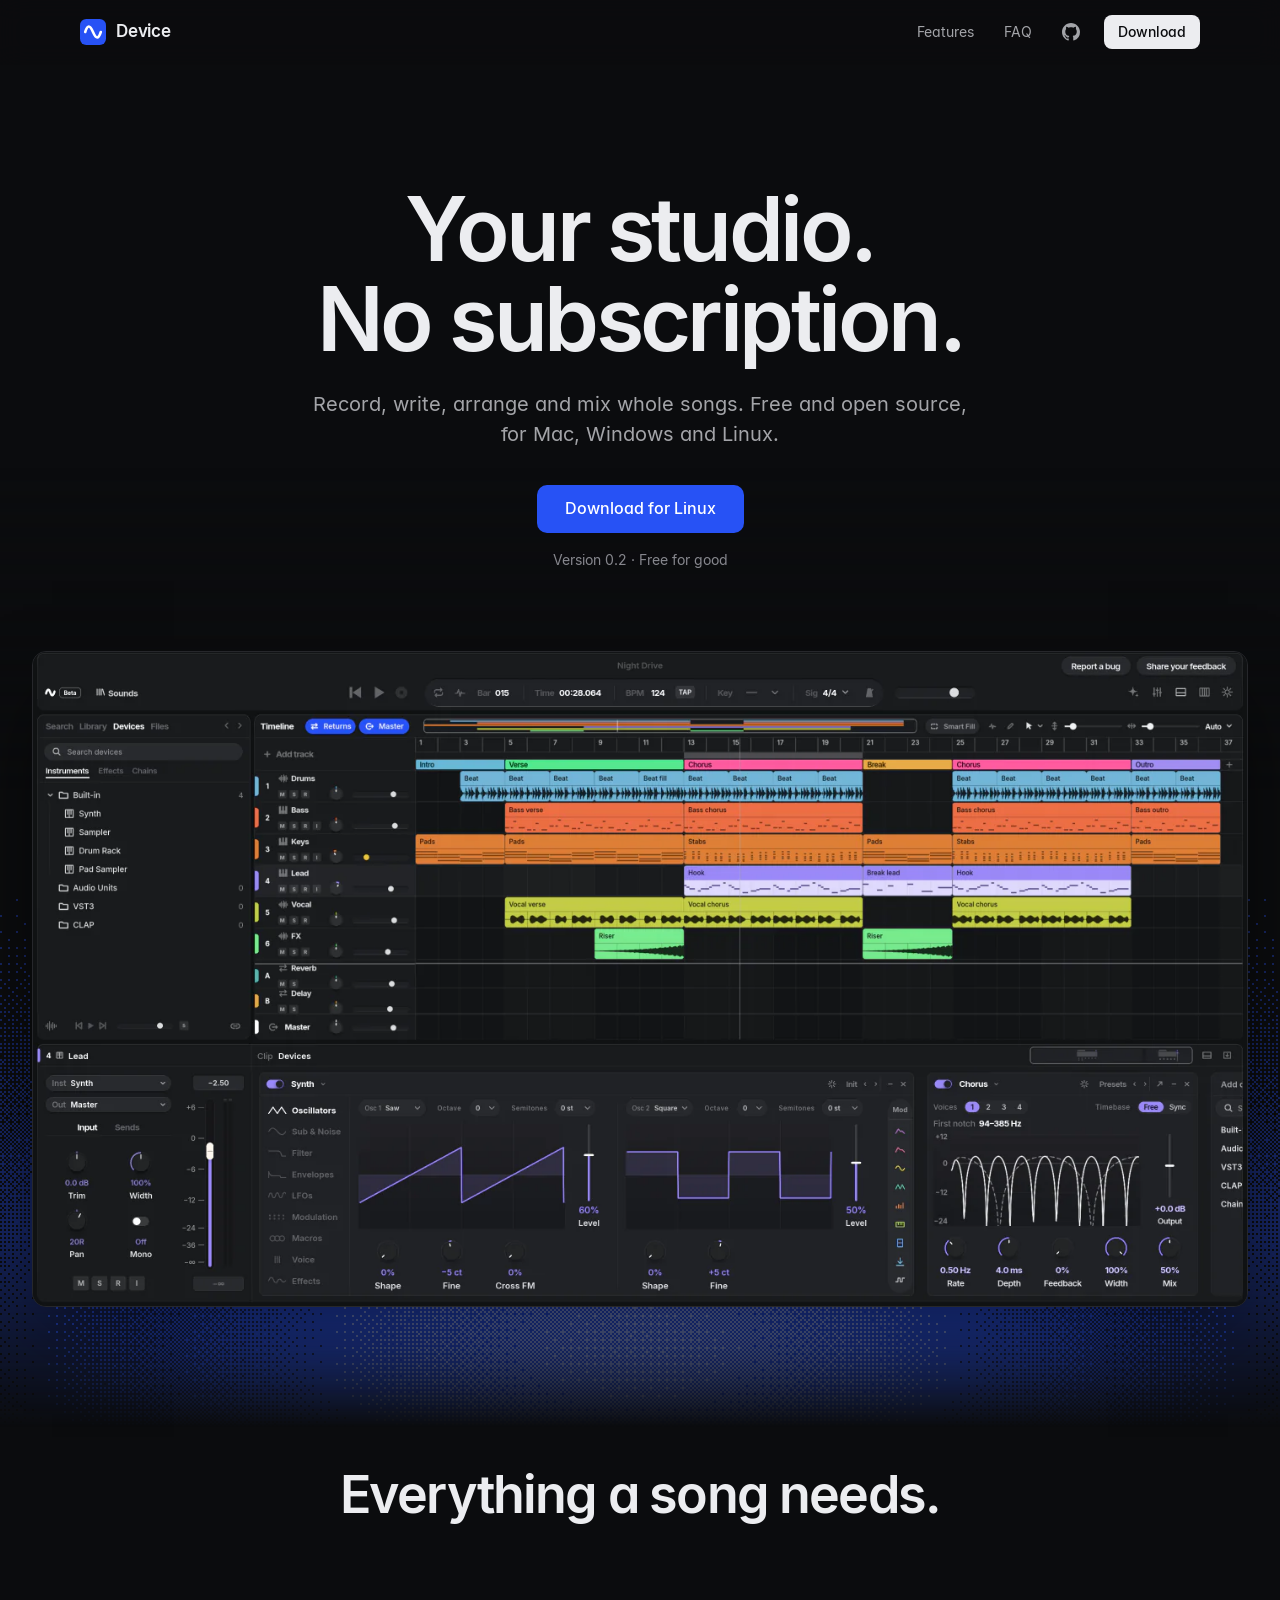
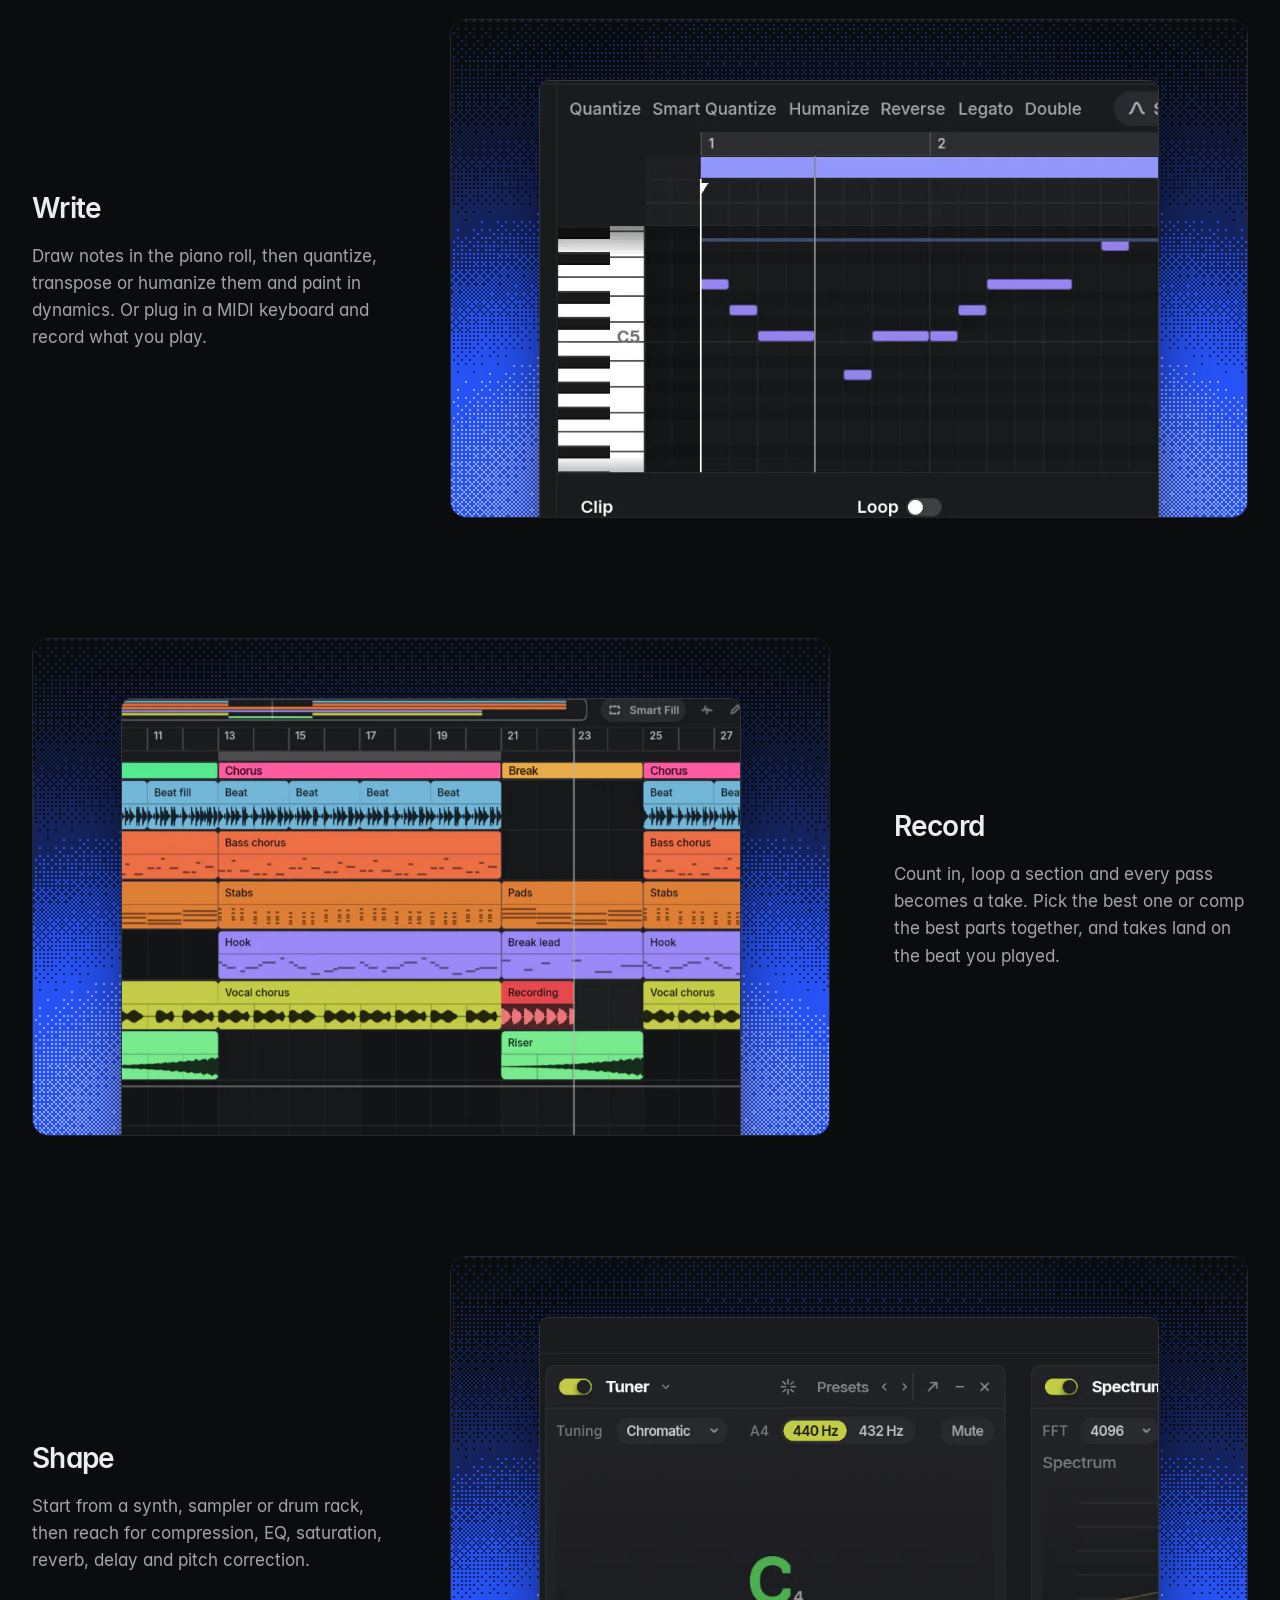
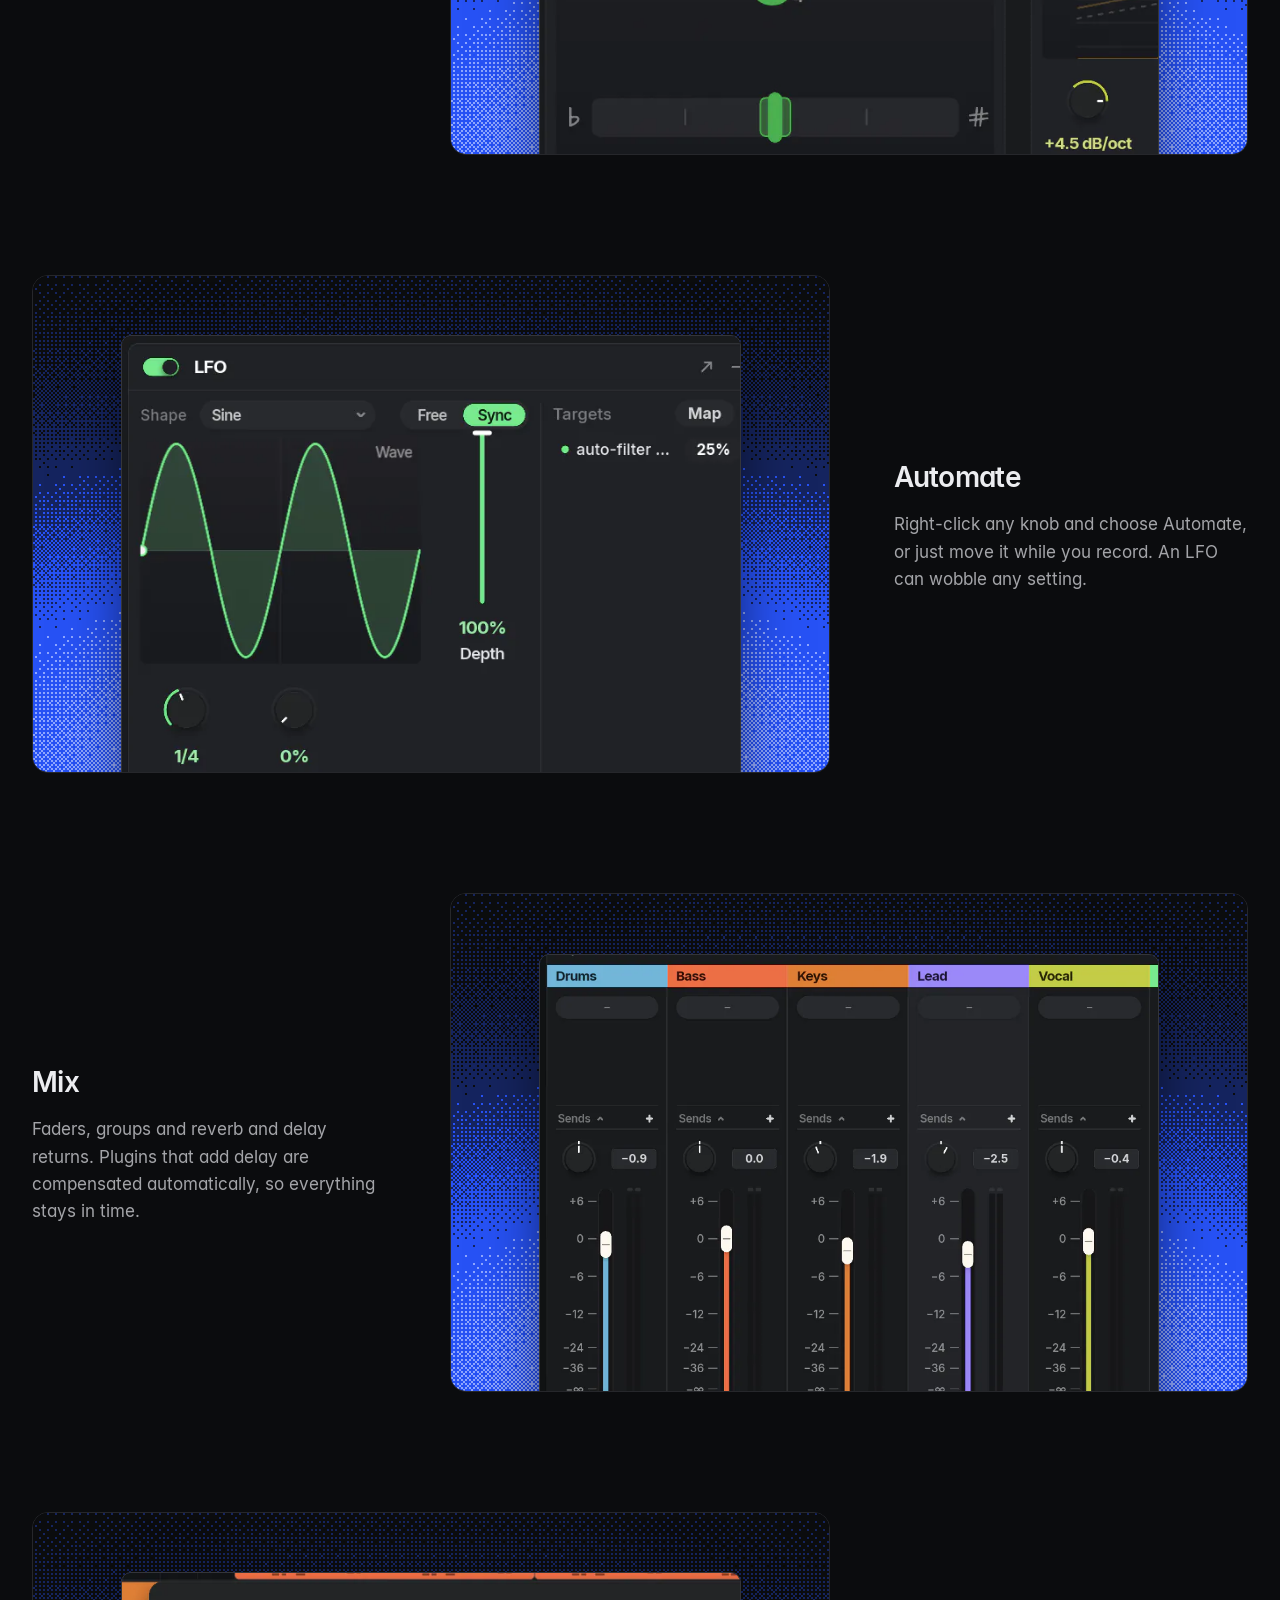
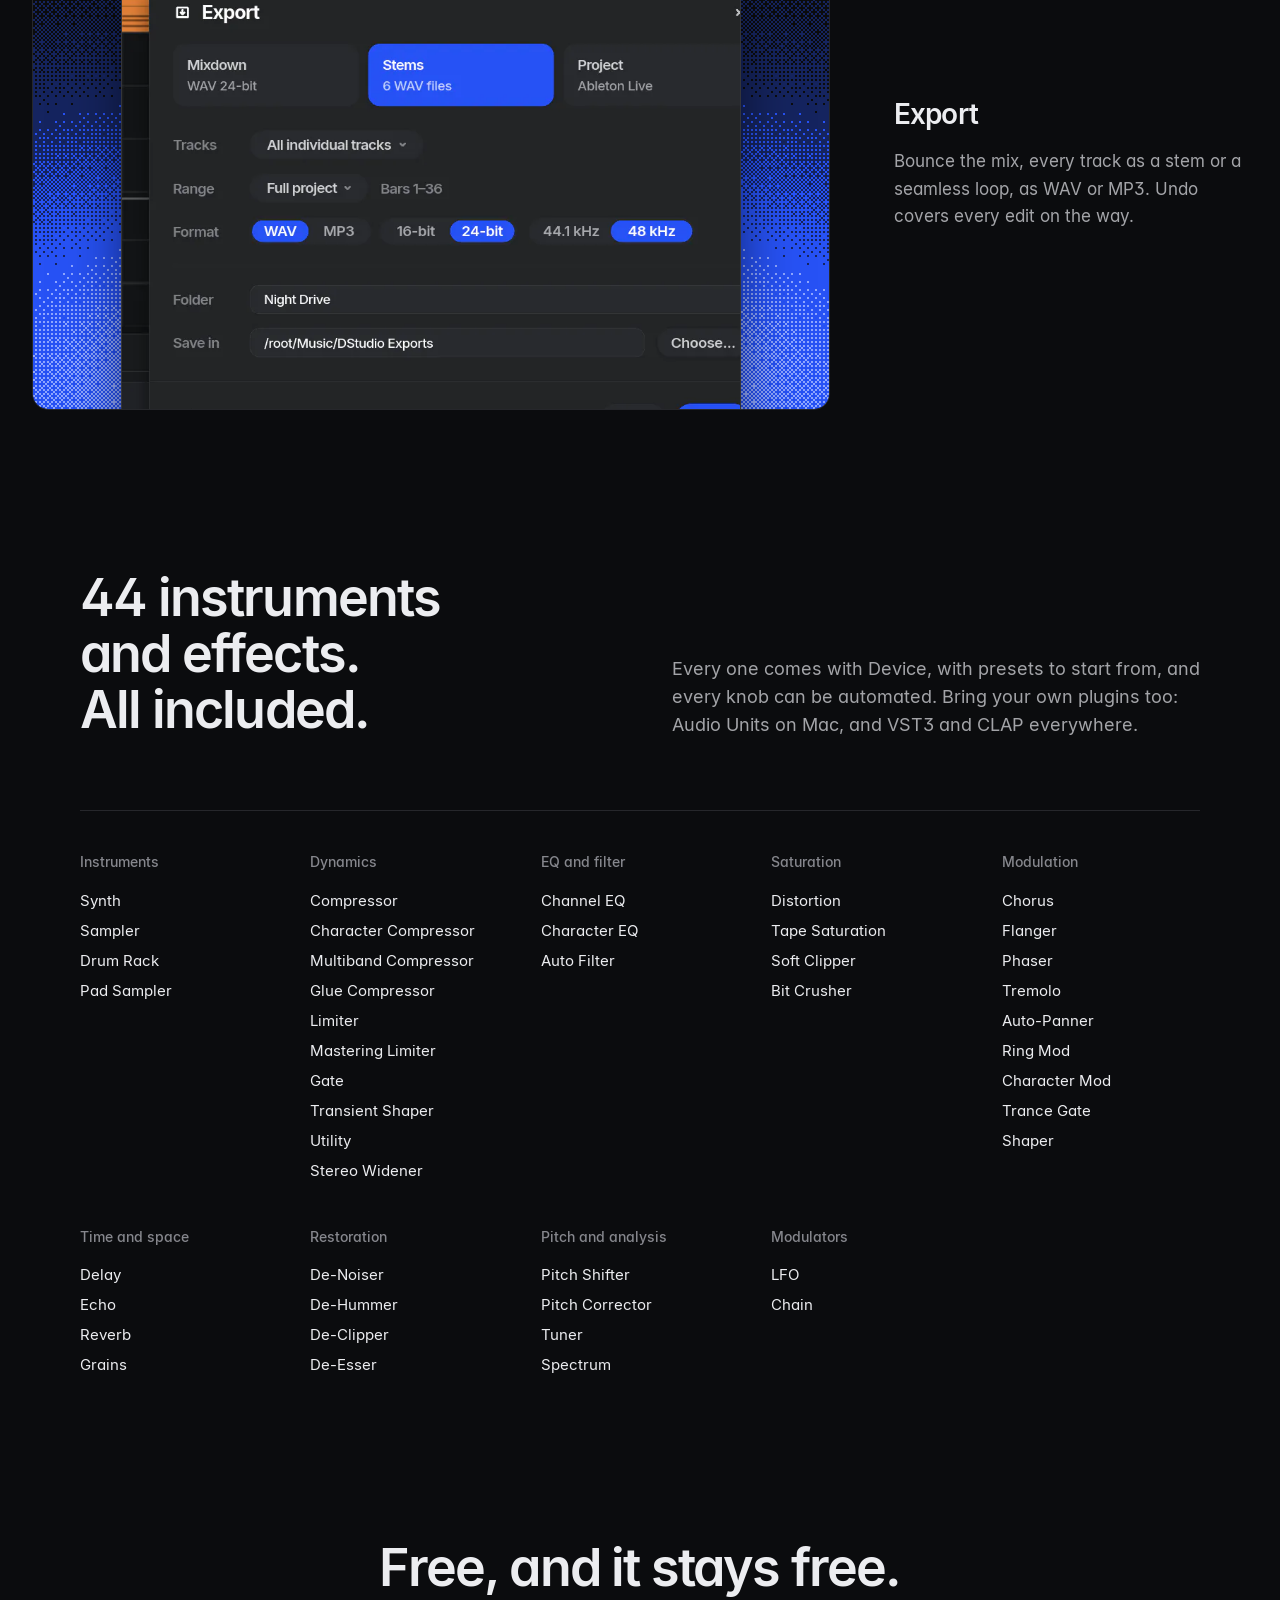
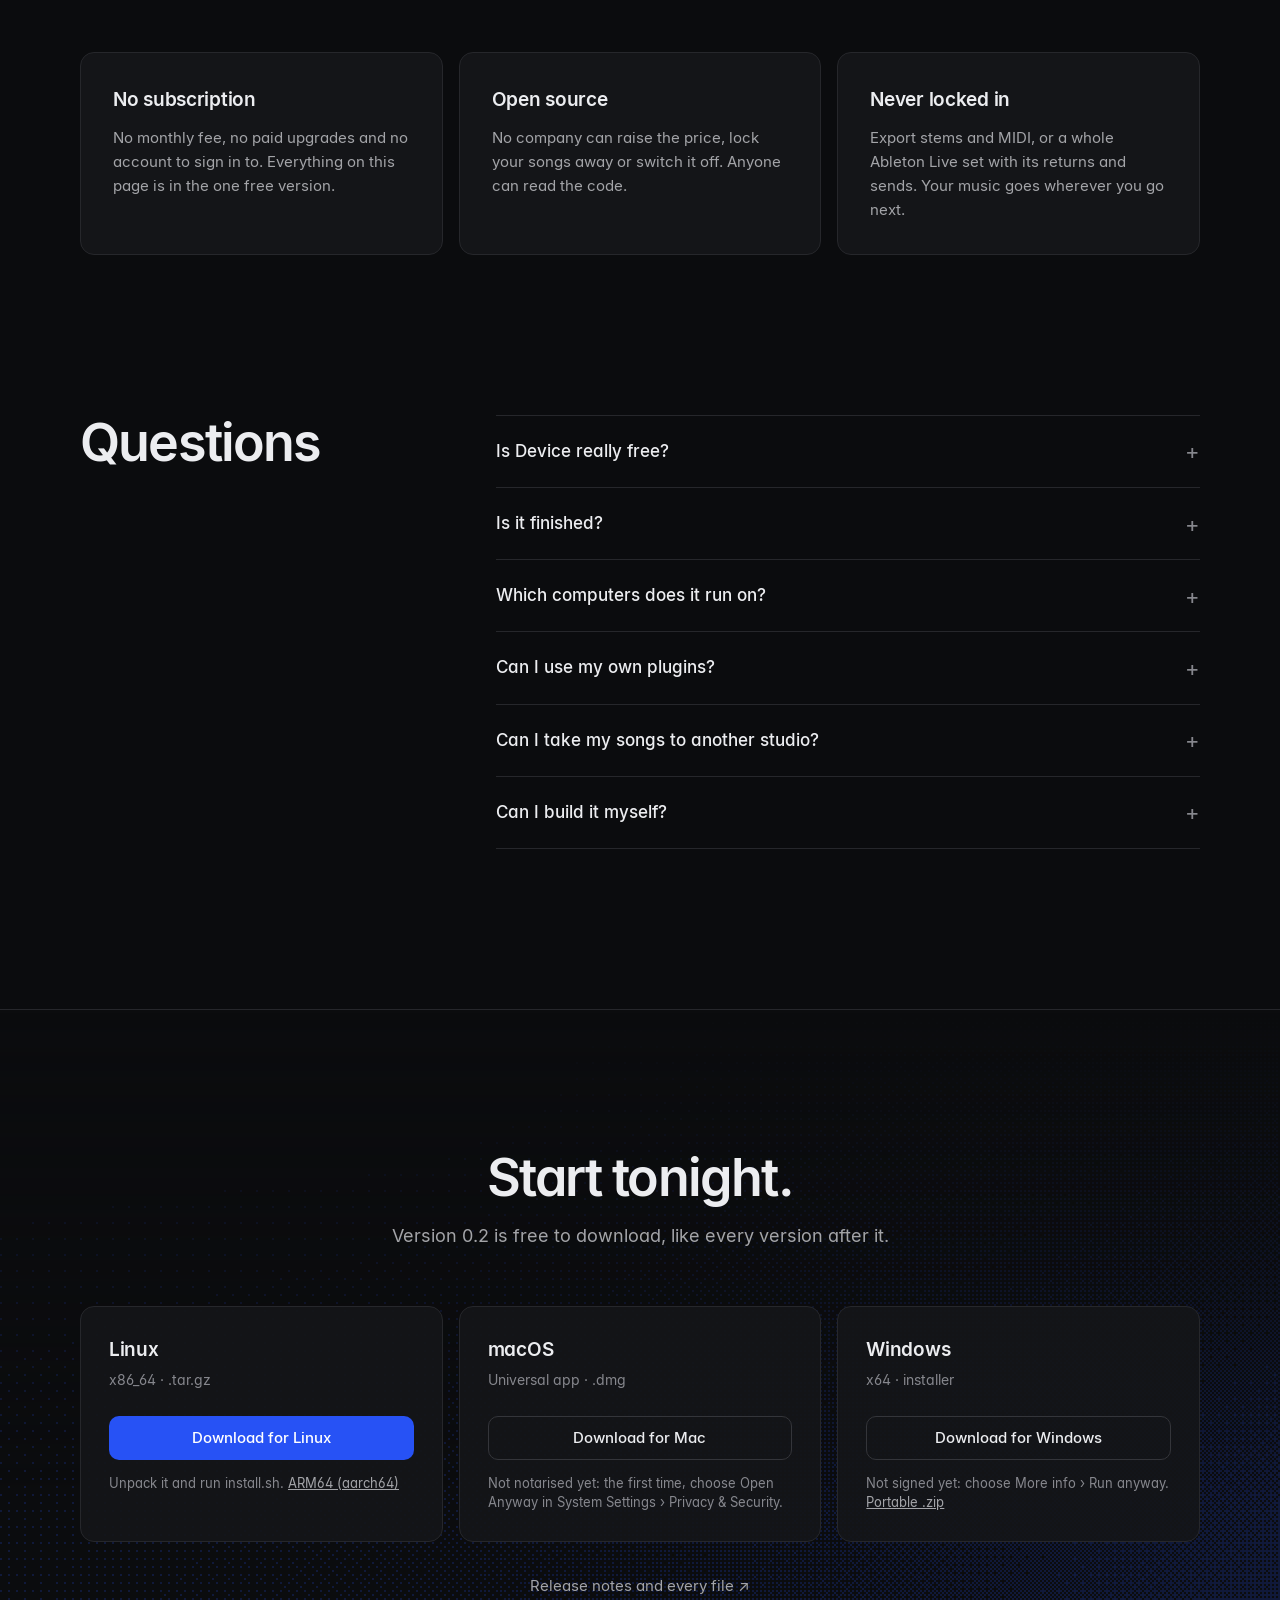
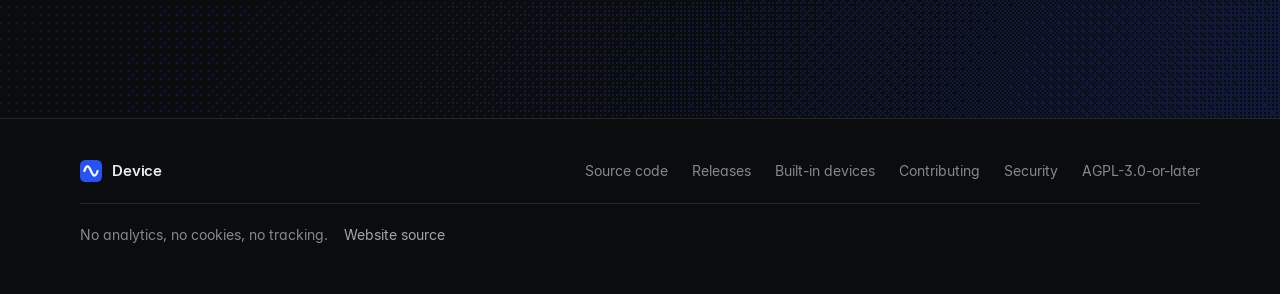
==== commit 91b6e614: "Show feature close-ups on dithered panels Each feature now shows a close-up of the part of the app i" ====
--- a/index.html
+++ b/index.html
@@ -103,8 +103,8 @@
                 <h3>Write</h3>
                 <p>Draw notes in the piano roll, then quantize, transpose or humanize them and paint in dynamics. Or plug in a MIDI keyboard and record what you play.</p>
               </div>
-              <figure class="shot">
-                <img src="assets/shots/pianoroll-1280.webp" width="2880" height="1552" loading="lazy" alt="The lead's hook open in the piano roll under the song's arrangement." />
+              <figure class="stage">
+                <img src="assets/shots/close-pianoroll.webp" width="1000" height="572" loading="lazy" alt="The lead&#39;s hook in the piano roll: a melody of short notes across four bars, with quantize, humanize and legato tools above." />
               </figure>
             </article>
             <article class="feature">
@@ -112,8 +112,8 @@
                 <h3>Record</h3>
                 <p>Count in, loop a section and every pass becomes a take. Pick the best one or comp the best parts together, and takes land on the beat you played.</p>
               </div>
-              <figure class="shot">
-                <img src="assets/shots/recording-1280.webp" width="2880" height="1552" loading="lazy" alt="Device recording a vocal take into the break of a song, with the input meter and the vocal's analysers showing the signal." />
+              <figure class="stage">
+                <img src="assets/shots/close-recording.webp" width="1200" height="740" loading="lazy" alt="A vocal take recording into the break of the song: the new clip shows red on the Vocal track as the playhead moves." />
               </figure>
             </article>
             <article class="feature">
@@ -121,8 +121,8 @@
                 <h3>Shape</h3>
                 <p>Start from a synth, sampler or drum rack, then reach for compression, EQ, saturation, reverb, delay and pitch correction.</p>
               </div>
-              <figure class="shot">
-                <img src="assets/shots/analyzers-1280.webp" width="2880" height="1552" loading="lazy" alt="Pitch Corrector, Tuner and Spectrum side by side in a track's device chain." />
+              <figure class="stage">
+                <img src="assets/shots/close-analyzers.webp" width="1160" height="612" loading="lazy" alt="The Tuner reading C4 beside a Spectrum analyser showing the vocal&#39;s harmonics." />
               </figure>
             </article>
             <article class="feature">
@@ -130,8 +130,8 @@
                 <h3>Automate</h3>
                 <p>Right-click any knob and choose Automate, or just move it while you record. An LFO can wobble any setting.</p>
               </div>
-              <figure class="shot">
-                <img src="assets/shots/lfo-1280.webp" width="2880" height="1552" loading="lazy" alt="An LFO in sync mode driving an Auto Filter's frequency on the FX track." />
+              <figure class="stage">
+                <img src="assets/shots/close-lfo.webp" width="900" height="562" loading="lazy" alt="An LFO in sync mode with a sine shape, sending a quarter-note wobble to an Auto Filter." />
               </figure>
             </article>
             <article class="feature">
@@ -139,8 +139,8 @@
                 <h3>Mix</h3>
                 <p>Faders, groups and reverb and delay returns. Plugins that add delay are compensated automatically, so everything stays in time.</p>
               </div>
-              <figure class="shot">
-                <img src="assets/shots/mixer-1280.webp" width="2880" height="1552" loading="lazy" alt="The mixer for a whole song: six tracks, Reverb and Delay return tracks and the master." />
+              <figure class="stage">
+                <img src="assets/shots/close-mixer.webp" width="1220" height="752" loading="lazy" alt="Mixer channel strips for drums, bass, keys, lead, vocal and FX, each with sends, a pan knob and a fader." />
               </figure>
             </article>
             <article class="feature">
@@ -148,8 +148,8 @@
                 <h3>Export</h3>
                 <p>Bounce the mix, every track as a stem or a seamless loop, as WAV or MP3. Undo covers every edit on the way.</p>
               </div>
-              <figure class="shot">
-                <img src="assets/shots/export-1280.webp" width="2880" height="1552" loading="lazy" alt="The export dialog set up to export a song as stems, one WAV file per track." />
+              <figure class="stage">
+                <img src="assets/shots/close-export.webp" width="1120" height="700" loading="lazy" alt="The export dialog set to stems: six 24-bit WAV files at 48 kHz, one per track." />
               </figure>
             </article>
           </div>
--- a/styles.css
+++ b/styles.css
@@ -34,6 +34,8 @@
   --blue-hover: #3a63ff;
   --blue-text: #8ea6ff;
   --dither: url("assets/dither.png");
+  --dither-hero: url("assets/dither-hero.png");
+  --dither-panel: url("assets/dither-panel.png");
   --shell: 1120px;
   --wide: 1248px;
   --gutter: 32px;
@@ -222,8 +224,24 @@
 /* ───────────── Hero ───────────── */
 
 .hero {
+  position: relative;
   padding: 120px 0 0;
   text-align: center;
+  isolation: isolate;
+}
+/* Static ordered-dither bloom behind the app view: every texel a crisp 2 px square. */
+.hero::before {
+  content: "";
+  position: absolute;
+  left: 0;
+  right: 0;
+  bottom: -120px;
+  height: 960px;
+  z-index: -1;
+  background: var(--dither-hero) center bottom / 1920px 960px no-repeat;
+  image-rendering: pixelated;
+  -webkit-mask-image: linear-gradient(to bottom, transparent, #000 35%, #000 80%, transparent);
+  mask-image: linear-gradient(to bottom, transparent, #000 35%, #000 80%, transparent);
 }
 .hero h1 {
   font-size: clamp(44px, 7.4vw, 88px);
@@ -261,7 +279,7 @@
 .hero-shot {
   margin-top: 80px;
   border-radius: 14px;
-  box-shadow: 0 40px 120px -40px rgb(39 82 245 / 0.35);
+  box-shadow: 0 30px 80px -20px rgb(0 0 0 / 0.7);
 }
 
 /* ───────────── Sections ───────────── */
@@ -313,6 +331,39 @@
   color: var(--text-2);
   font-size: 17px;
   line-height: 1.6;
+}
+
+/* Each feature is a close-up of the app on a dithered panel. The crop sits in the
+   panel's corner and runs off its edge, so it reads as part of the app. */
+.stage {
+  position: relative;
+  margin: 0;
+  aspect-ratio: 8 / 5;
+  overflow: hidden;
+  border: 1px solid var(--line);
+  border-radius: 16px;
+  background: var(--ground);
+  isolation: isolate;
+}
+.stage::before {
+  content: "";
+  position: absolute;
+  inset: 0;
+  z-index: -1;
+  background: var(--ground) var(--dither-panel) center bottom / 960px 600px no-repeat;
+  image-rendering: pixelated;
+}
+.stage img {
+  position: absolute;
+  left: 11%;
+  top: 12%;
+  width: 78%;
+  height: 100%;
+  object-fit: cover;
+  object-position: left top;
+  border: 1px solid var(--line-2);
+  border-radius: 10px;
+  box-shadow: 0 24px 60px -12px rgb(0 0 0 / 0.75);
 }
 
 /* Sounds */
@@ -660,6 +711,14 @@
   .download-band::before {
     background-size: 1280px 720px;
   }
+  .hero::before {
+    height: 480px;
+    bottom: -60px;
+    background-size: 960px 480px;
+  }
+  .stage::before {
+    background-size: 480px 300px;
+  }
   .nav-link {
     display: none;
   }
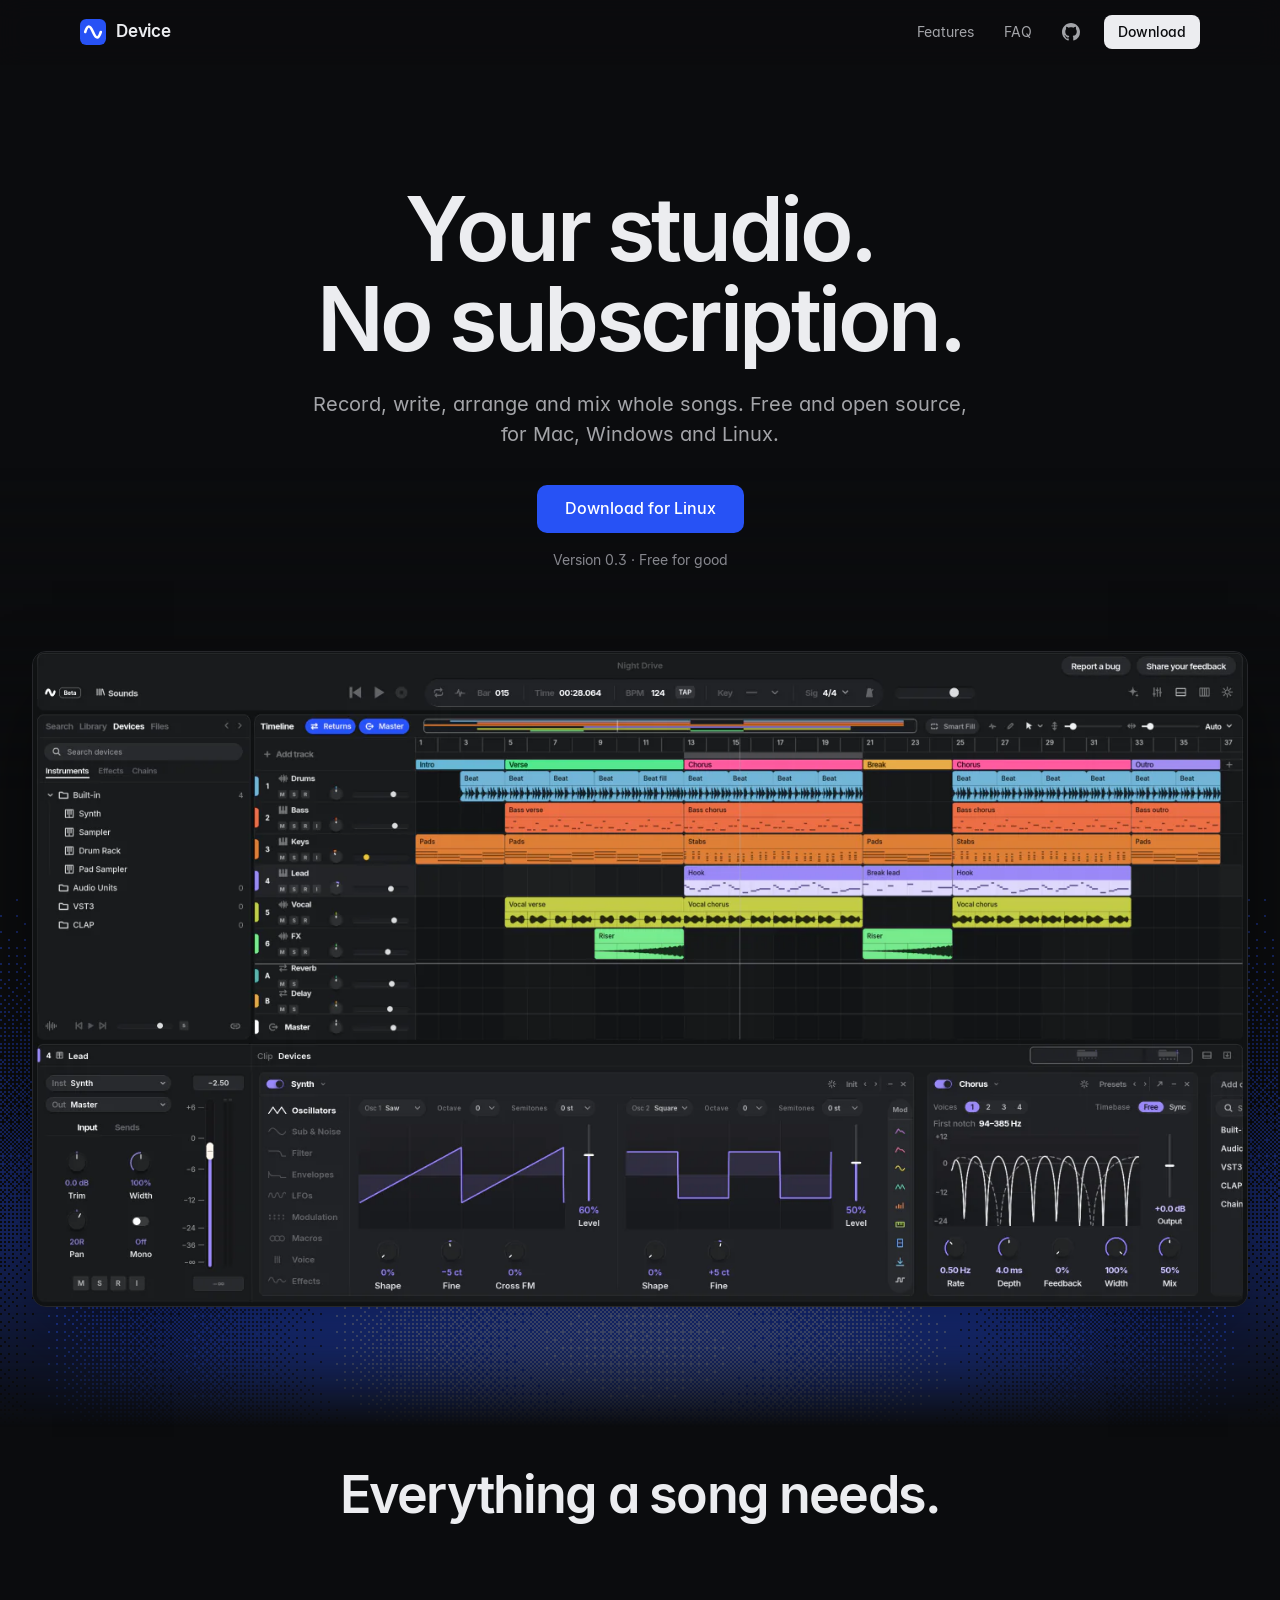
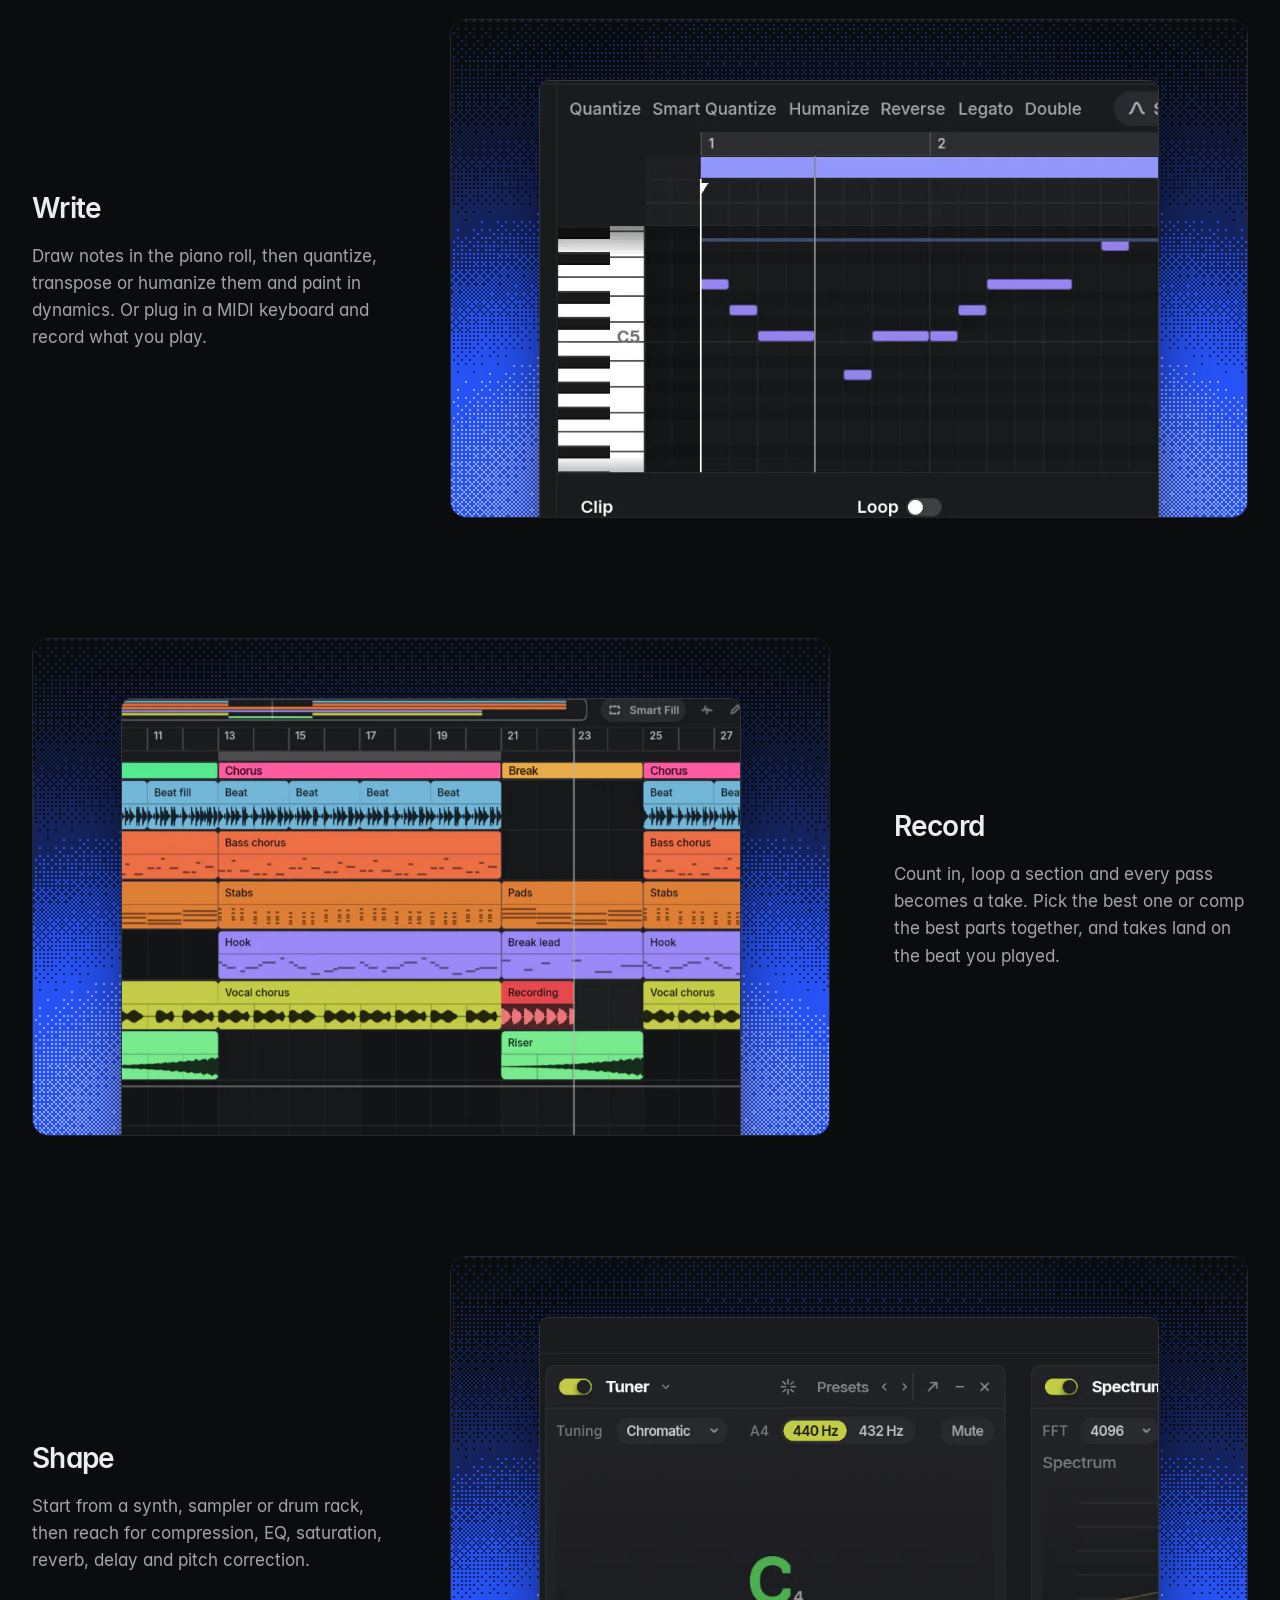
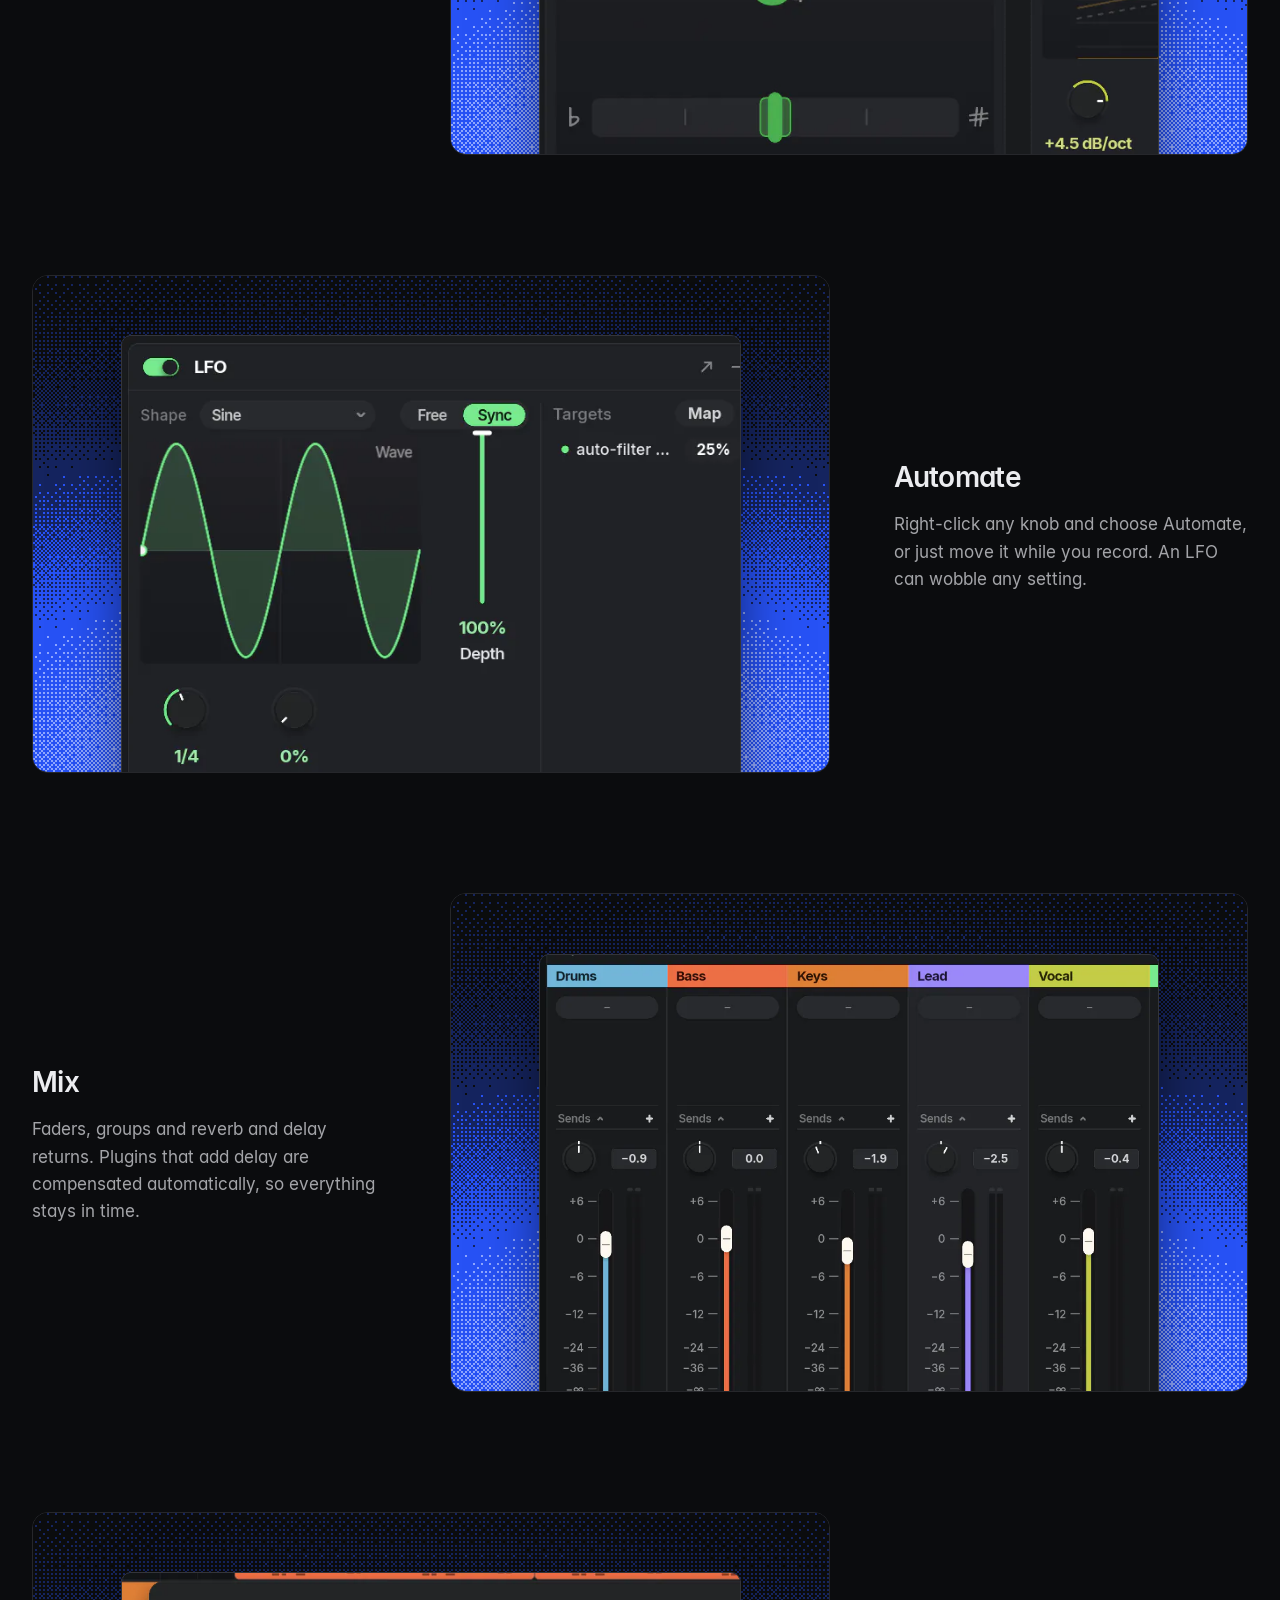
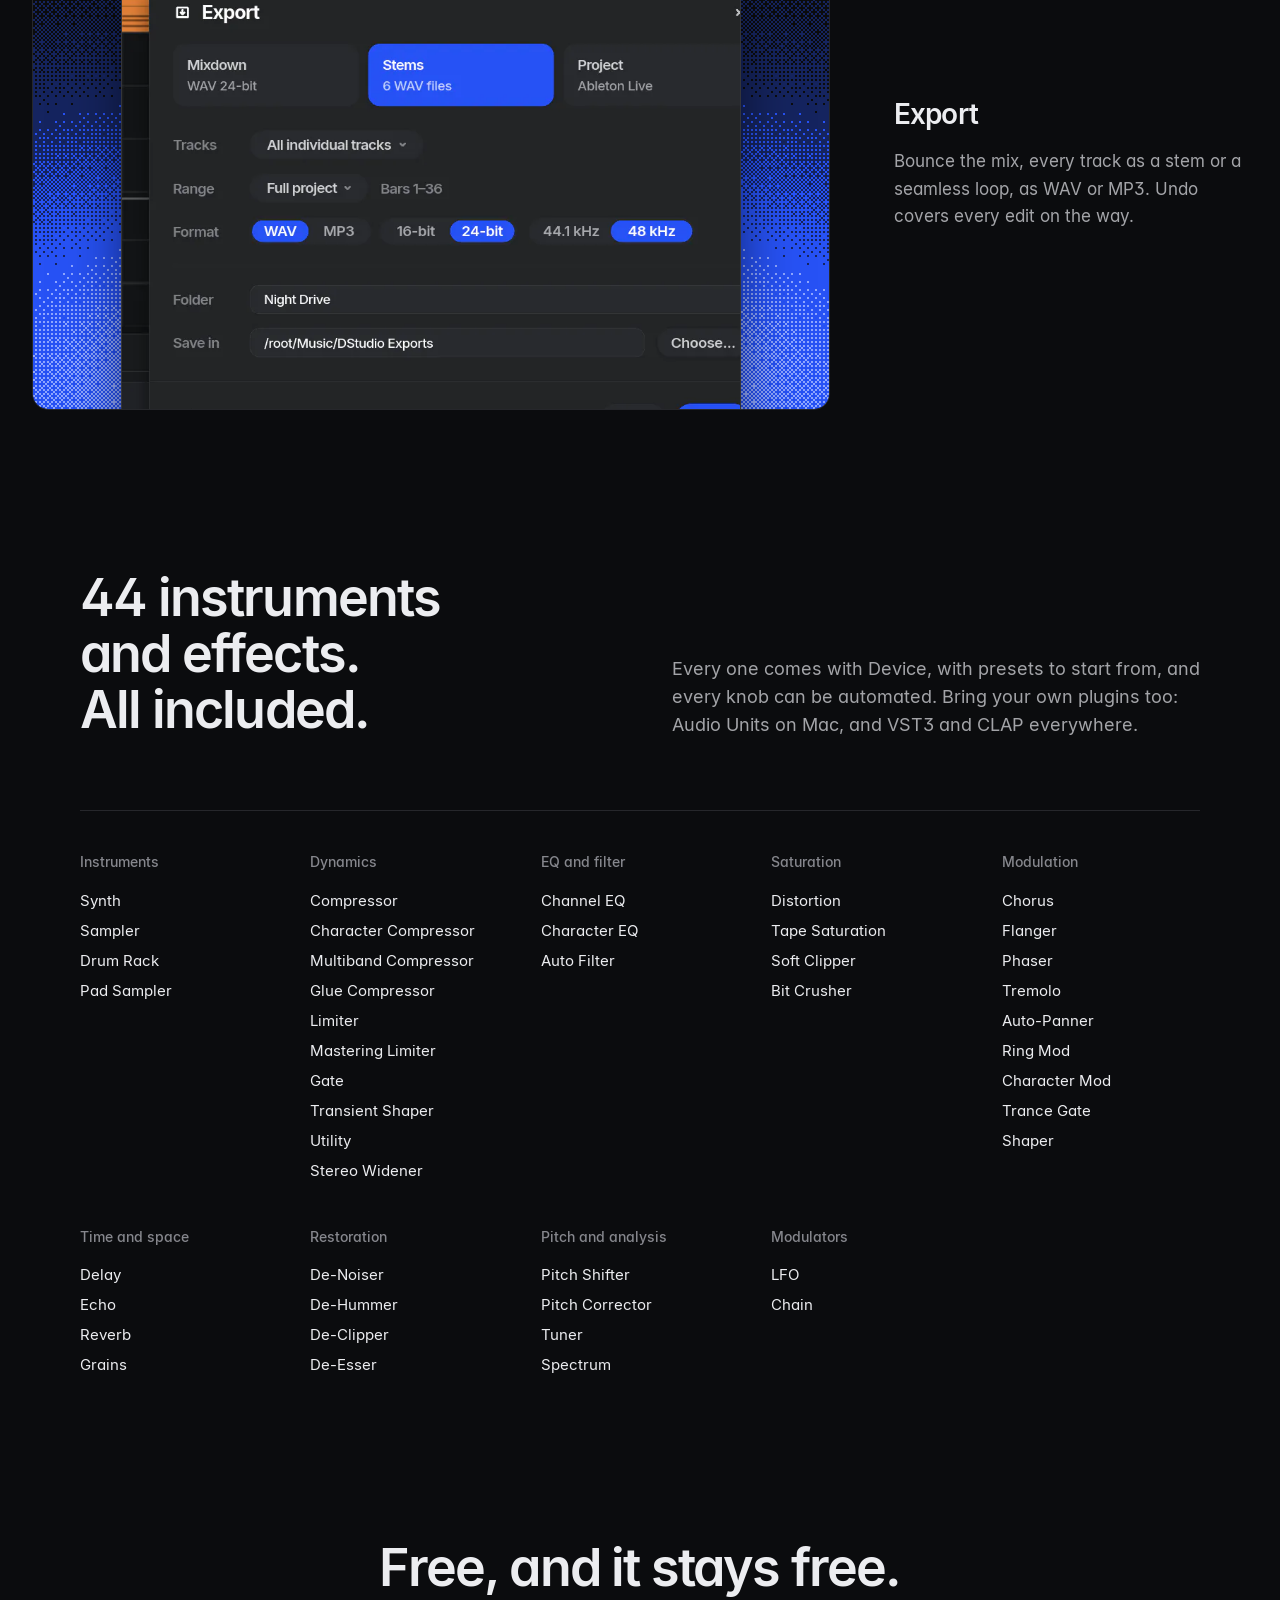
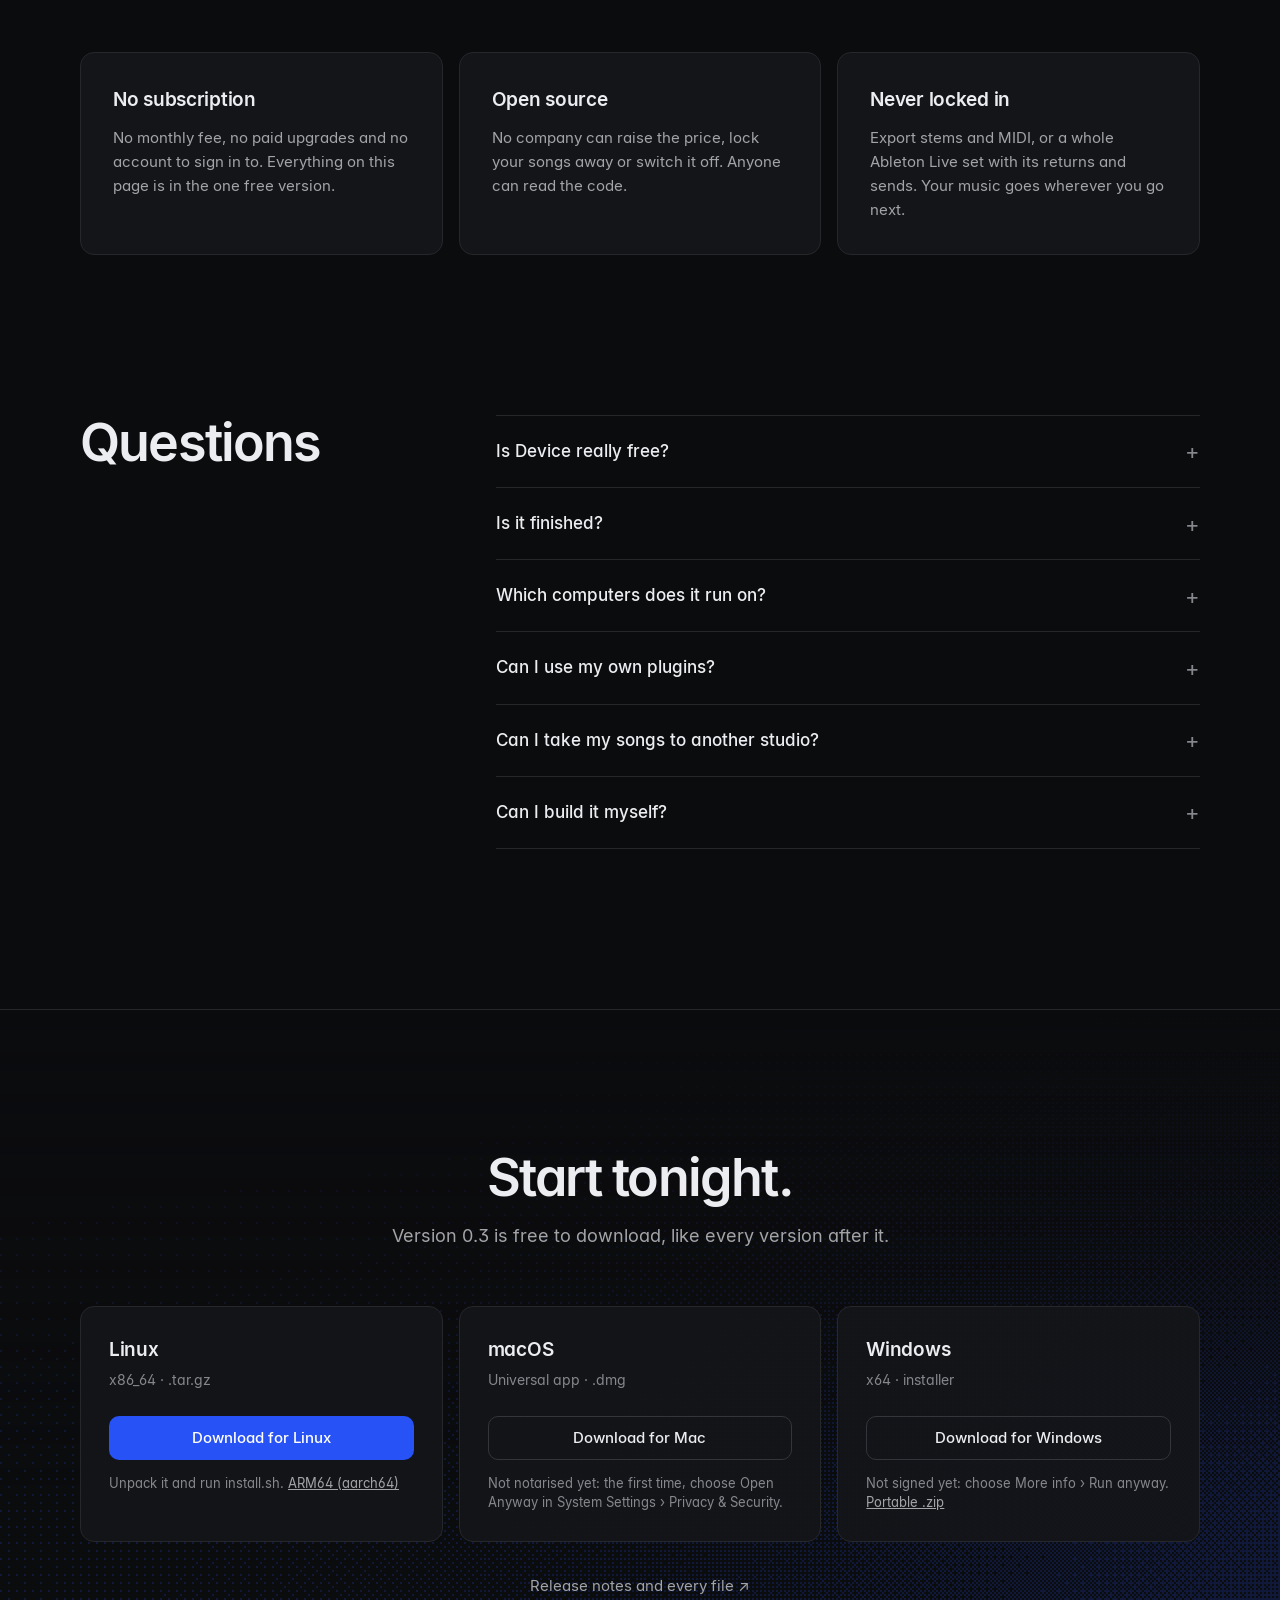
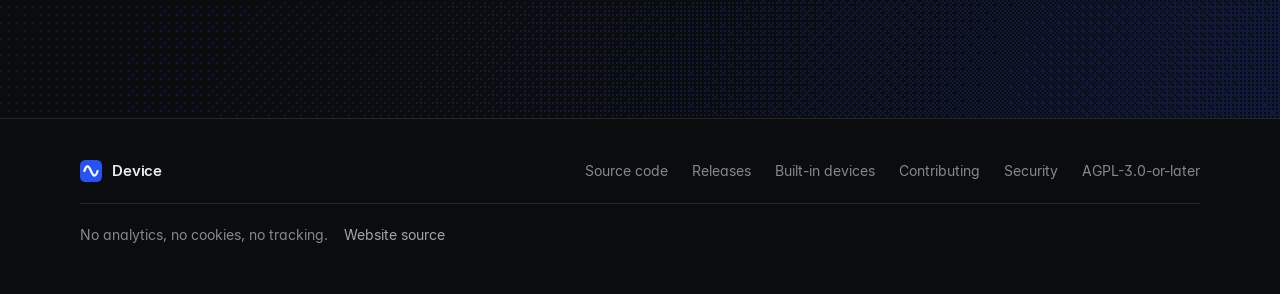
==== commit cf49db47: "Say Version 0.3 on the site" ====
--- a/index.html
+++ b/index.html
@@ -72,7 +72,7 @@
               >Download free</a
             >
           </div>
-          <p class="hero-note">Version 0.2 · Free for good</p>
+          <p class="hero-note">Version 0.3 · Free for good</p>
         </div>
         <div class="shell wide">
           <figure class="shot hero-shot">
@@ -290,7 +290,7 @@
         <div class="shell">
           <h2 id="download-title" class="section-title">Start tonight.</h2>
           <p class="section-intro">
-            Version 0.2 is free to download, like every version after it.
+            Version 0.3 is free to download, like every version after it.
           </p>
           <ul class="downloads" aria-label="Downloads">
             <li class="download" data-os="mac">
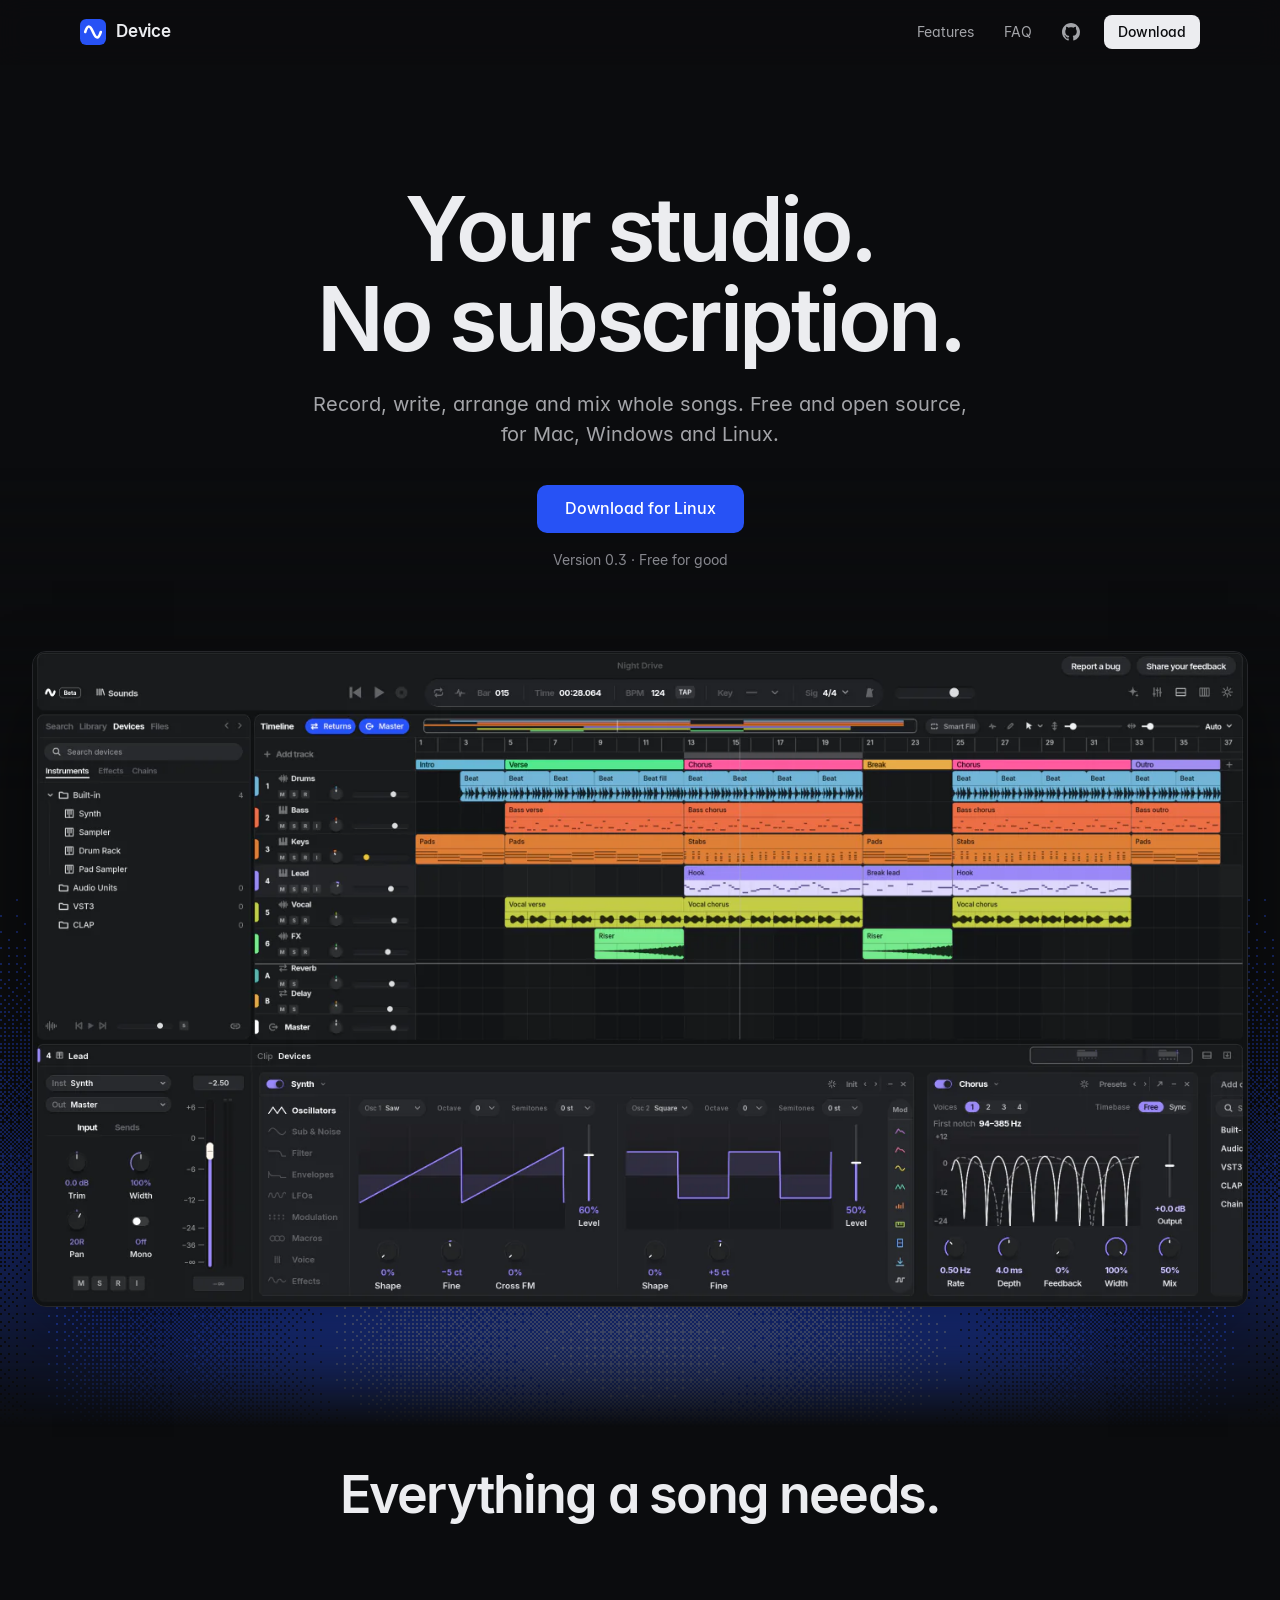
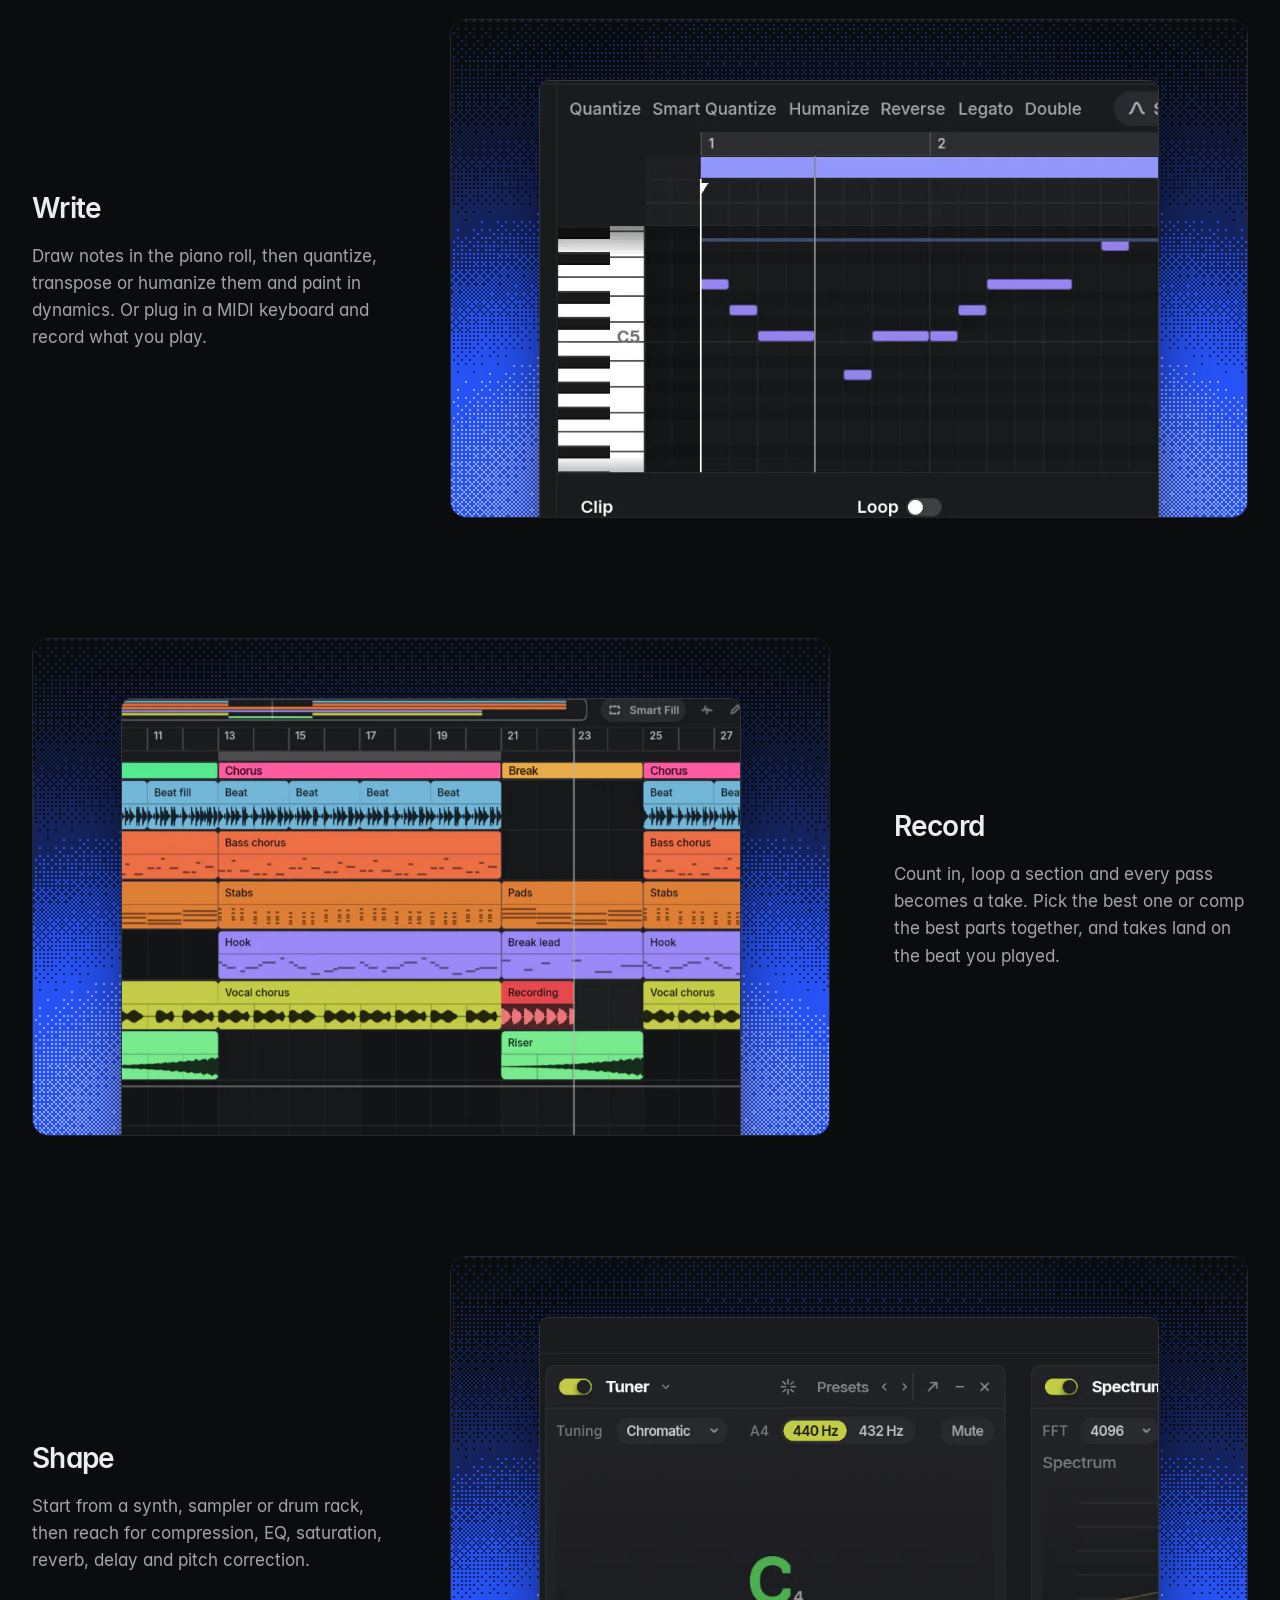
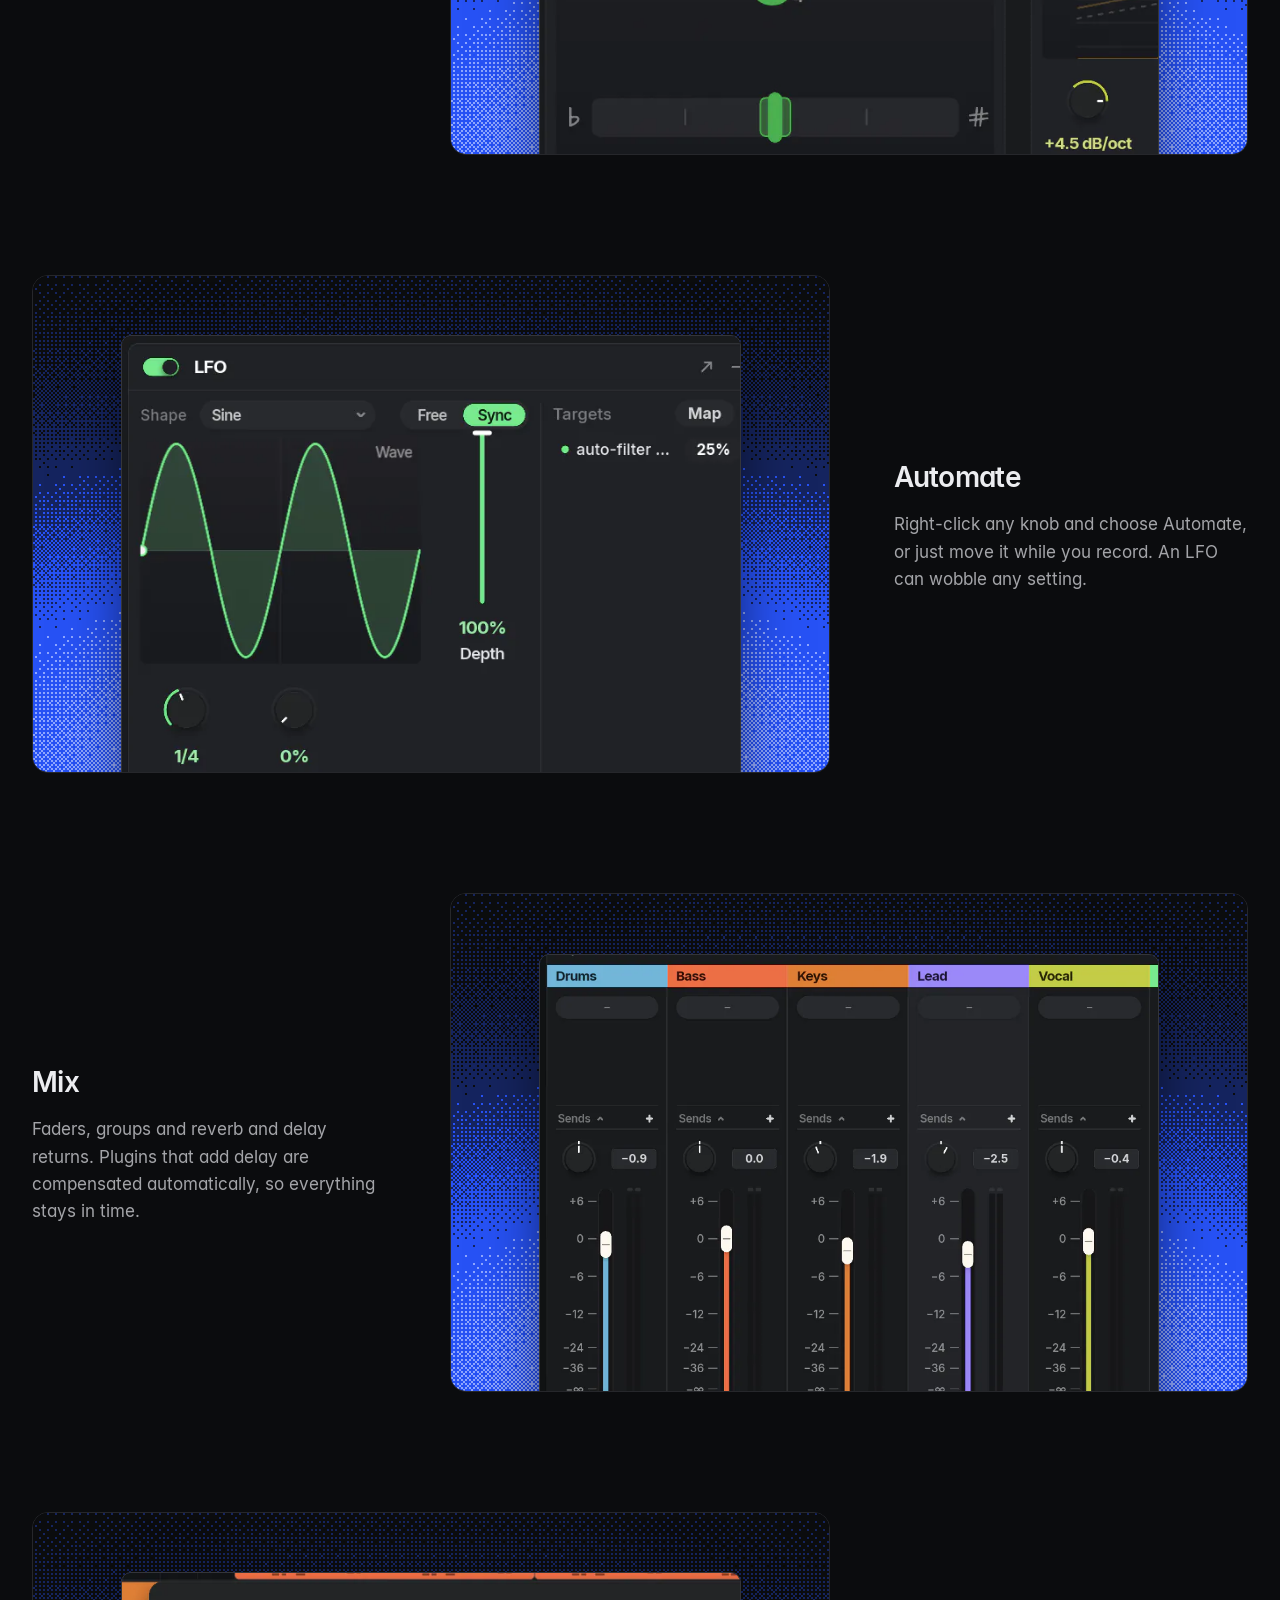
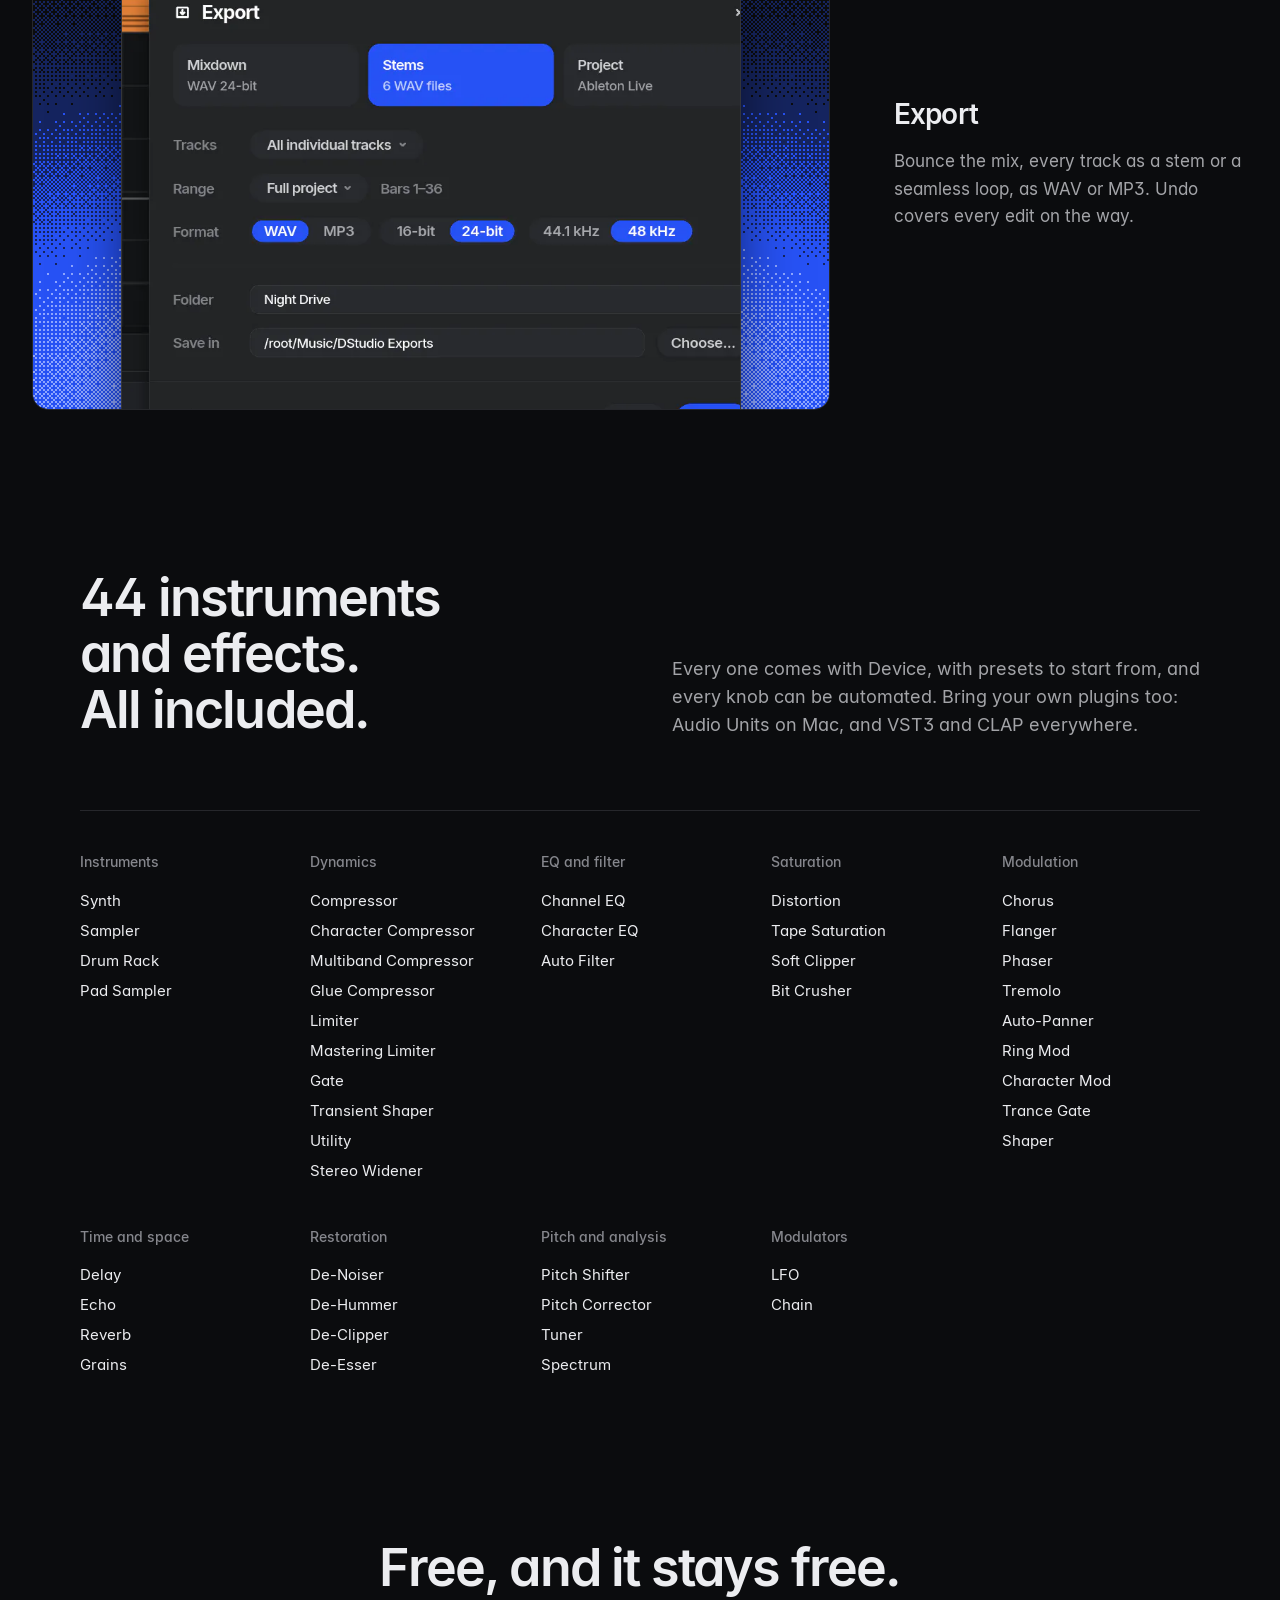
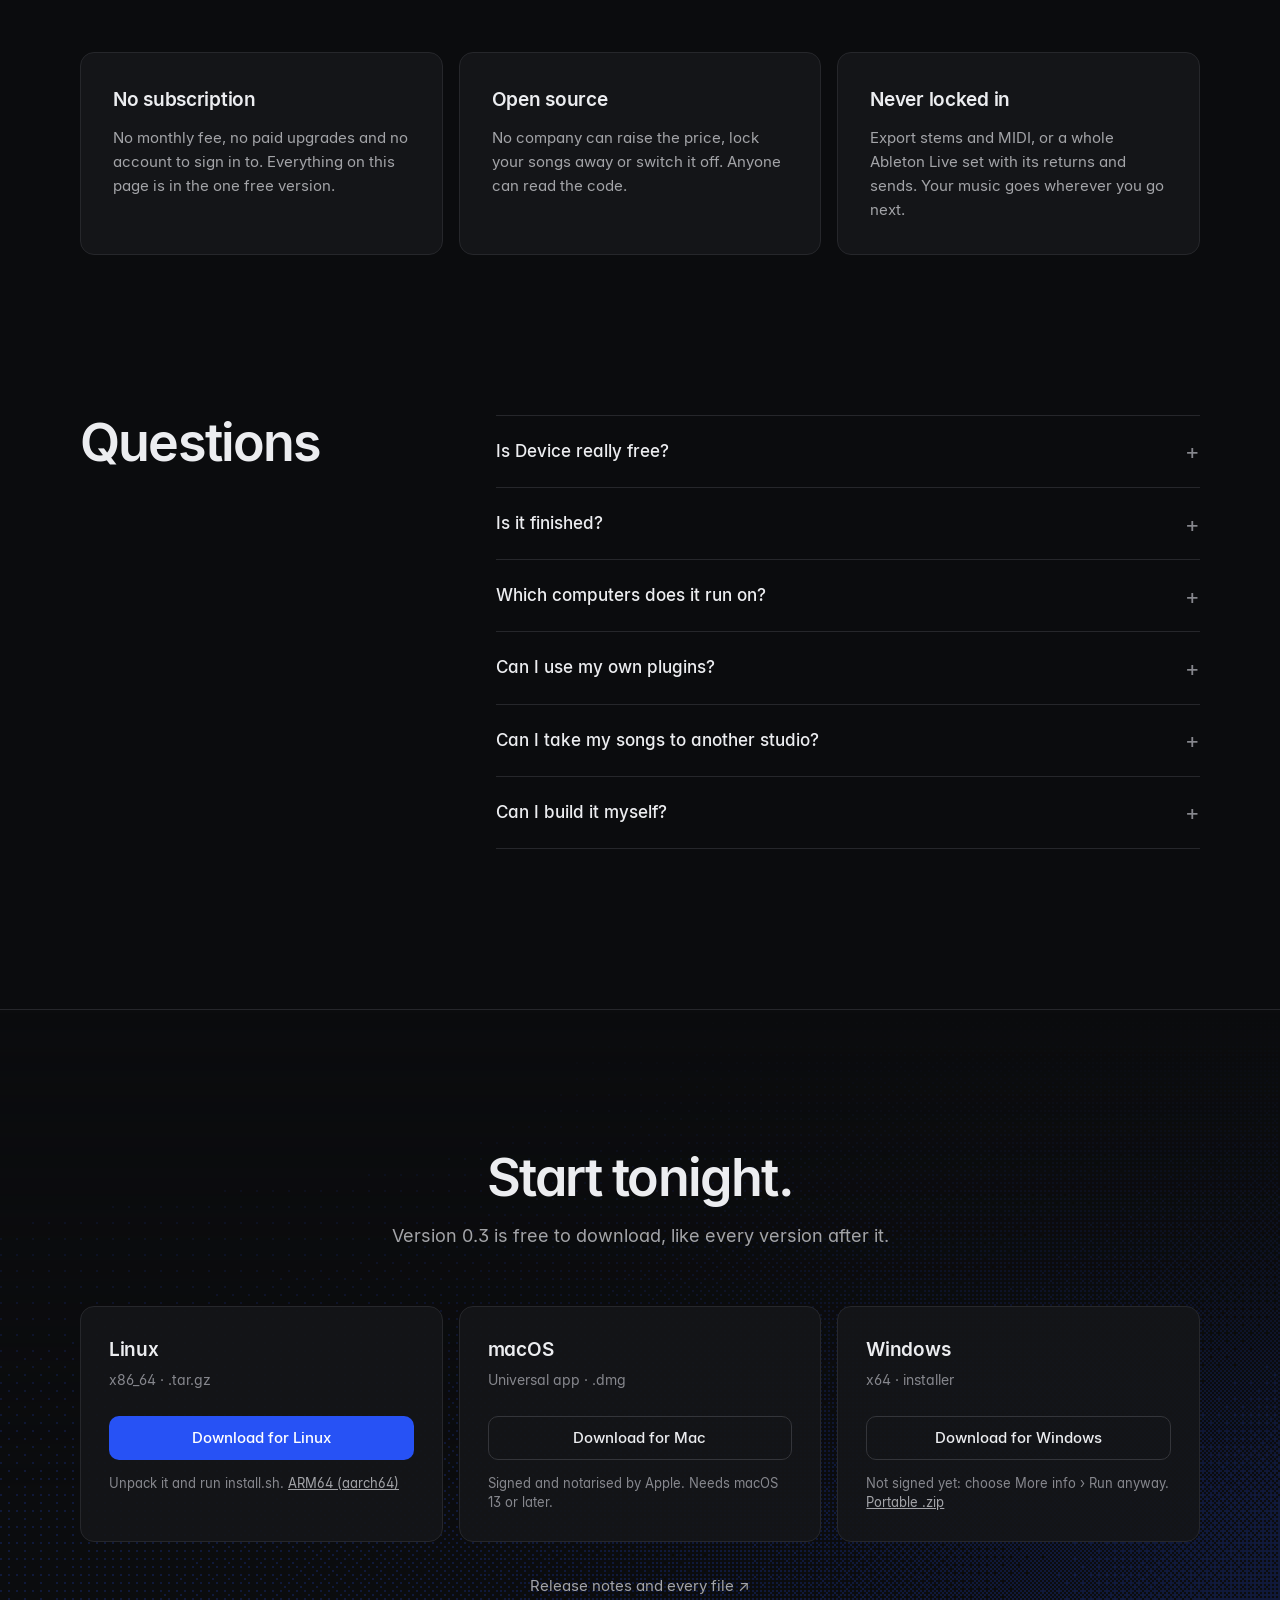
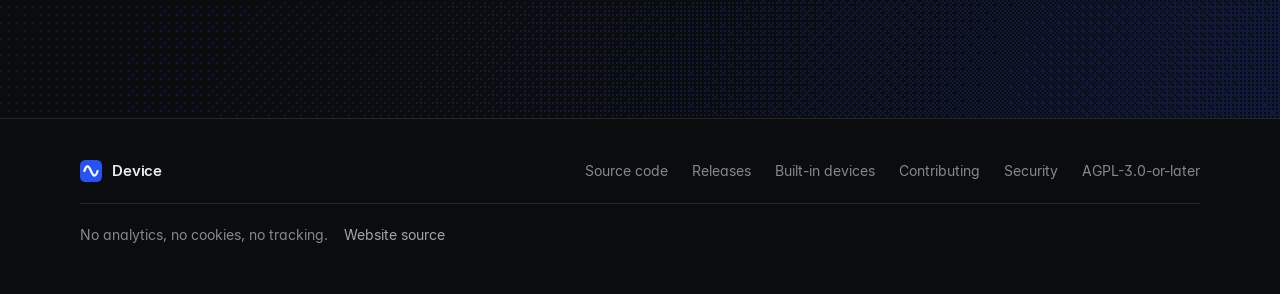
==== commit 542c4b02: "Say the Mac app is notarised and runs on Intel too" ====
--- a/index.html
+++ b/index.html
@@ -239,7 +239,7 @@
             <details>
               <summary>Which computers does it run on?</summary>
               <p>
-                macOS on Apple silicon, Windows on x64, and Linux on
+                macOS 13 or later on Apple silicon or Intel, Windows on x64, and Linux on
                 x64 or ARM64 with X11 or Wayland. Every version has the same
                 features.
               </p>
@@ -299,8 +299,7 @@
               <a class="button primary" href="https://github.com/devicedaw/device/releases/latest/download/Device-macos-universal.dmg" download
                 >Download for Mac</a
               >
-              <small>Not notarised yet: the first time, choose Open Anyway in
-                System Settings › Privacy &amp; Security.</small>
+              <small>Signed and notarised by Apple. Needs macOS 13 or later.</small>
             </li>
             <li class="download" data-os="windows">
               <h3>Windows</h3>
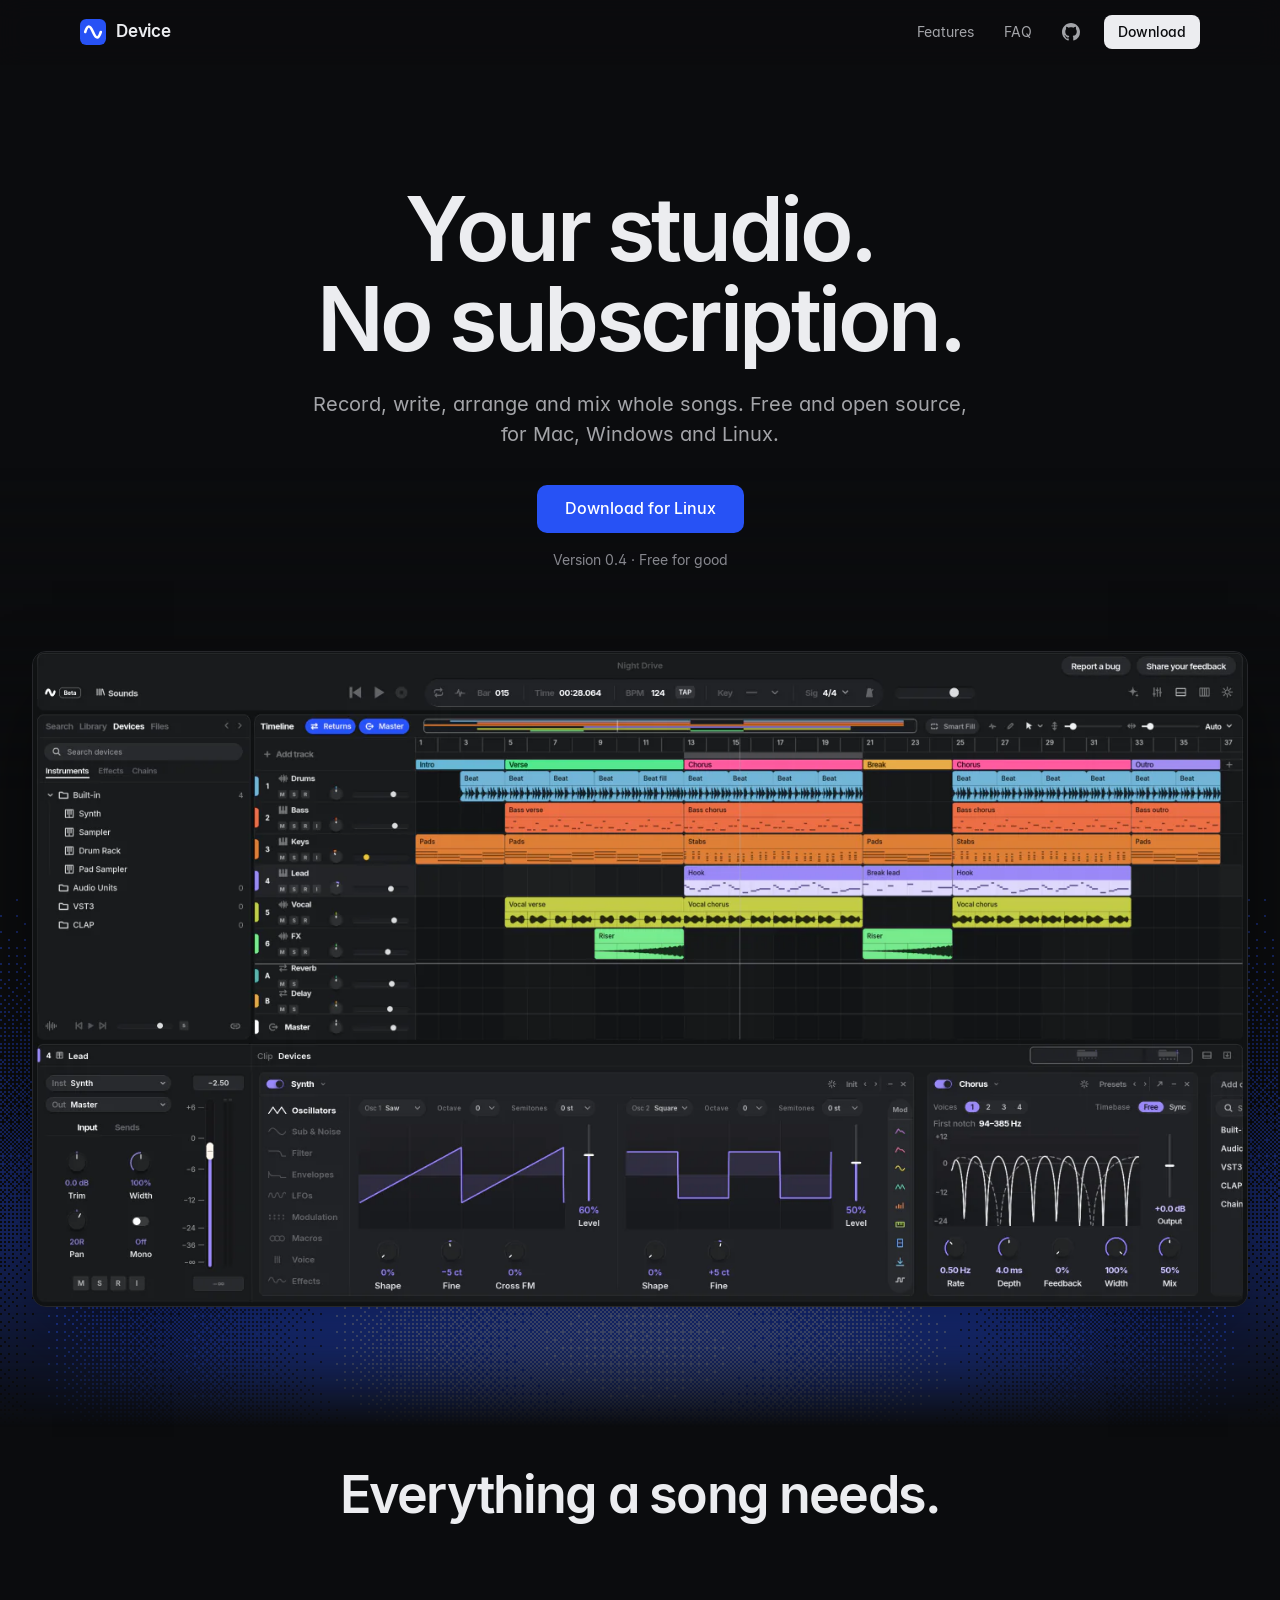
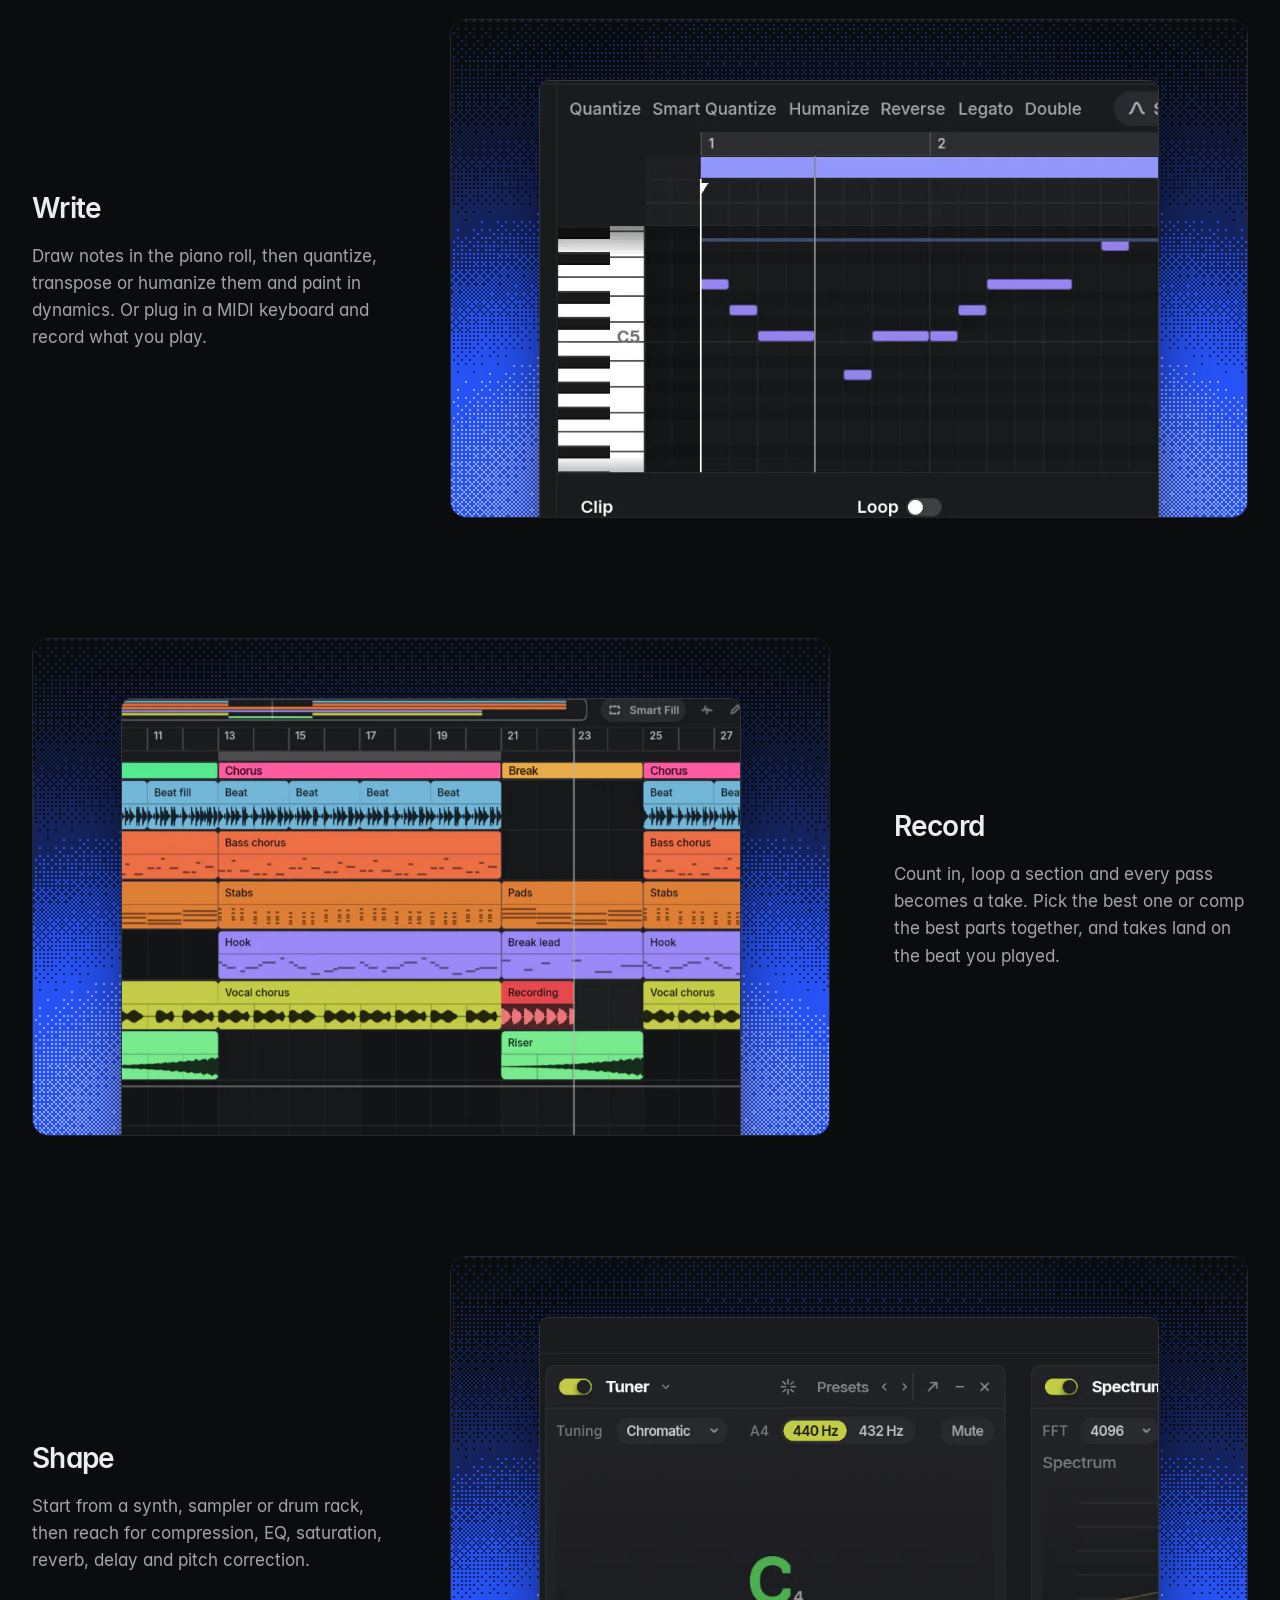
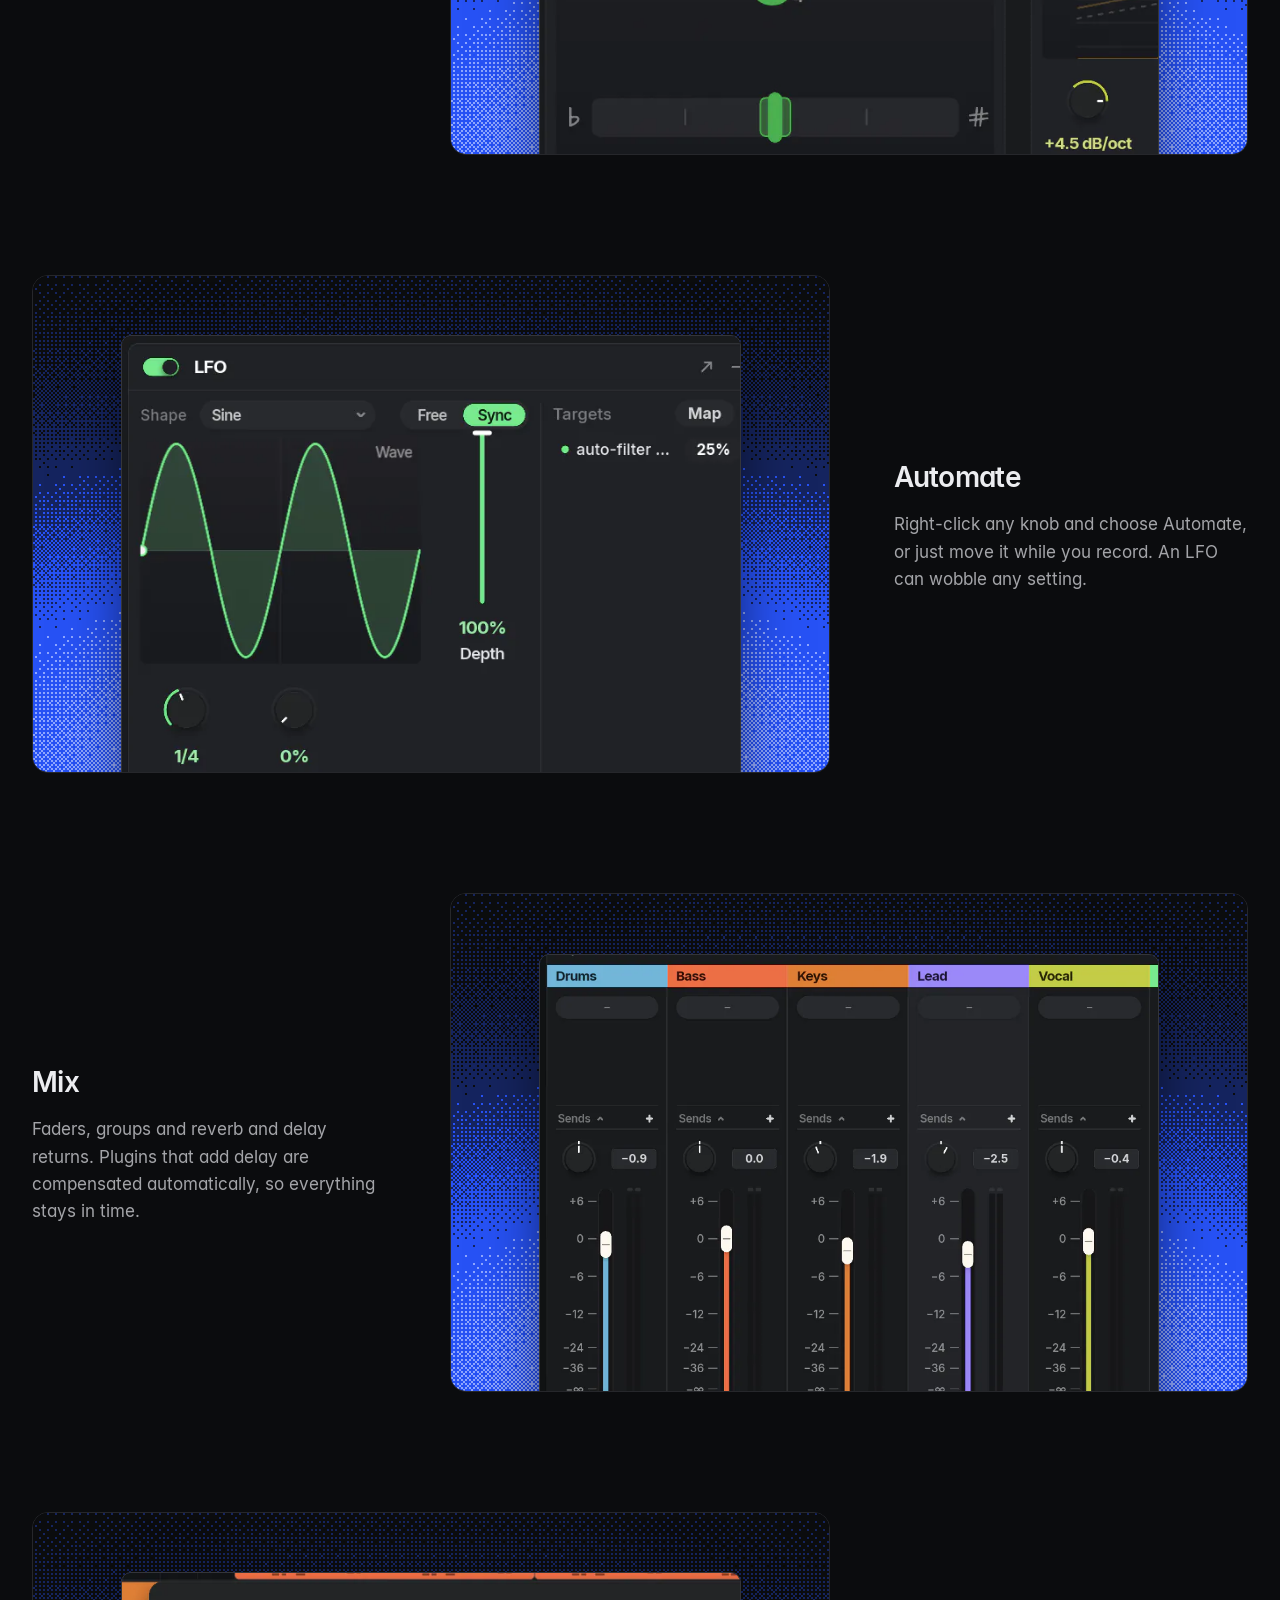
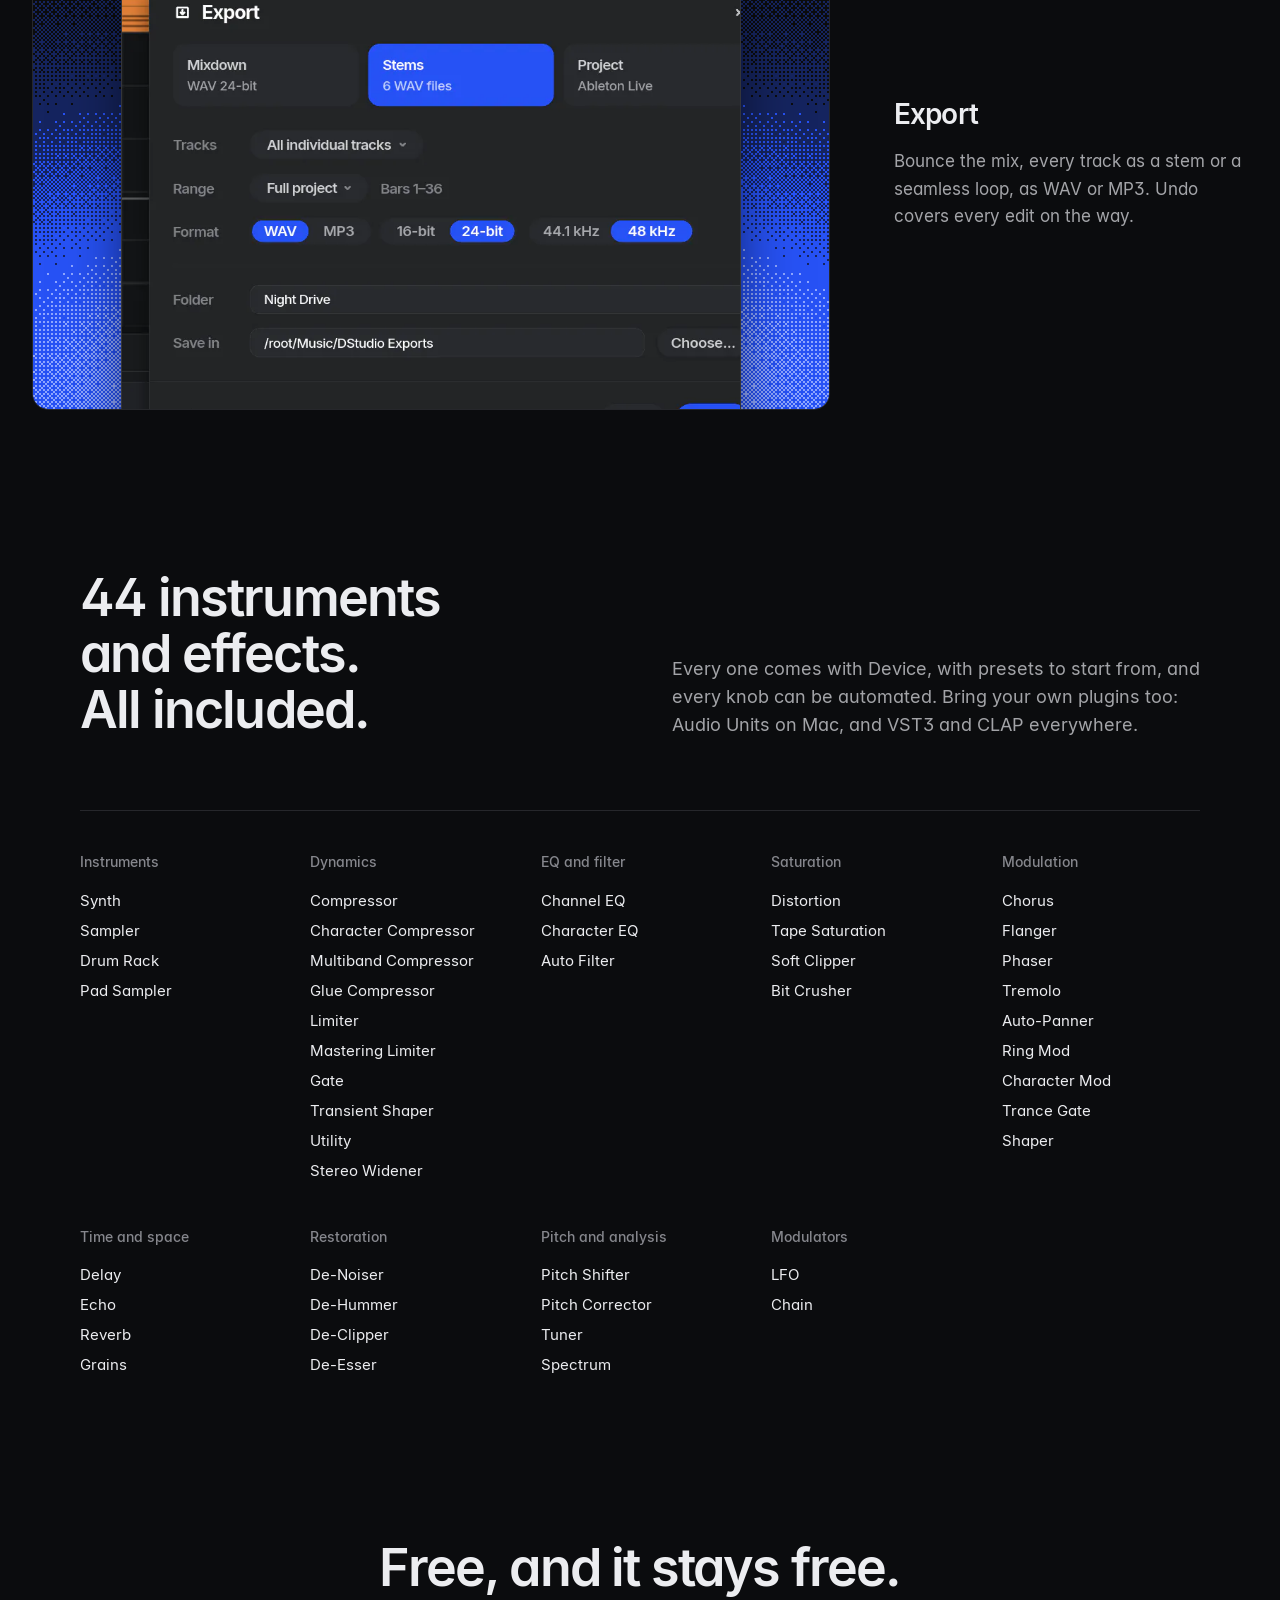
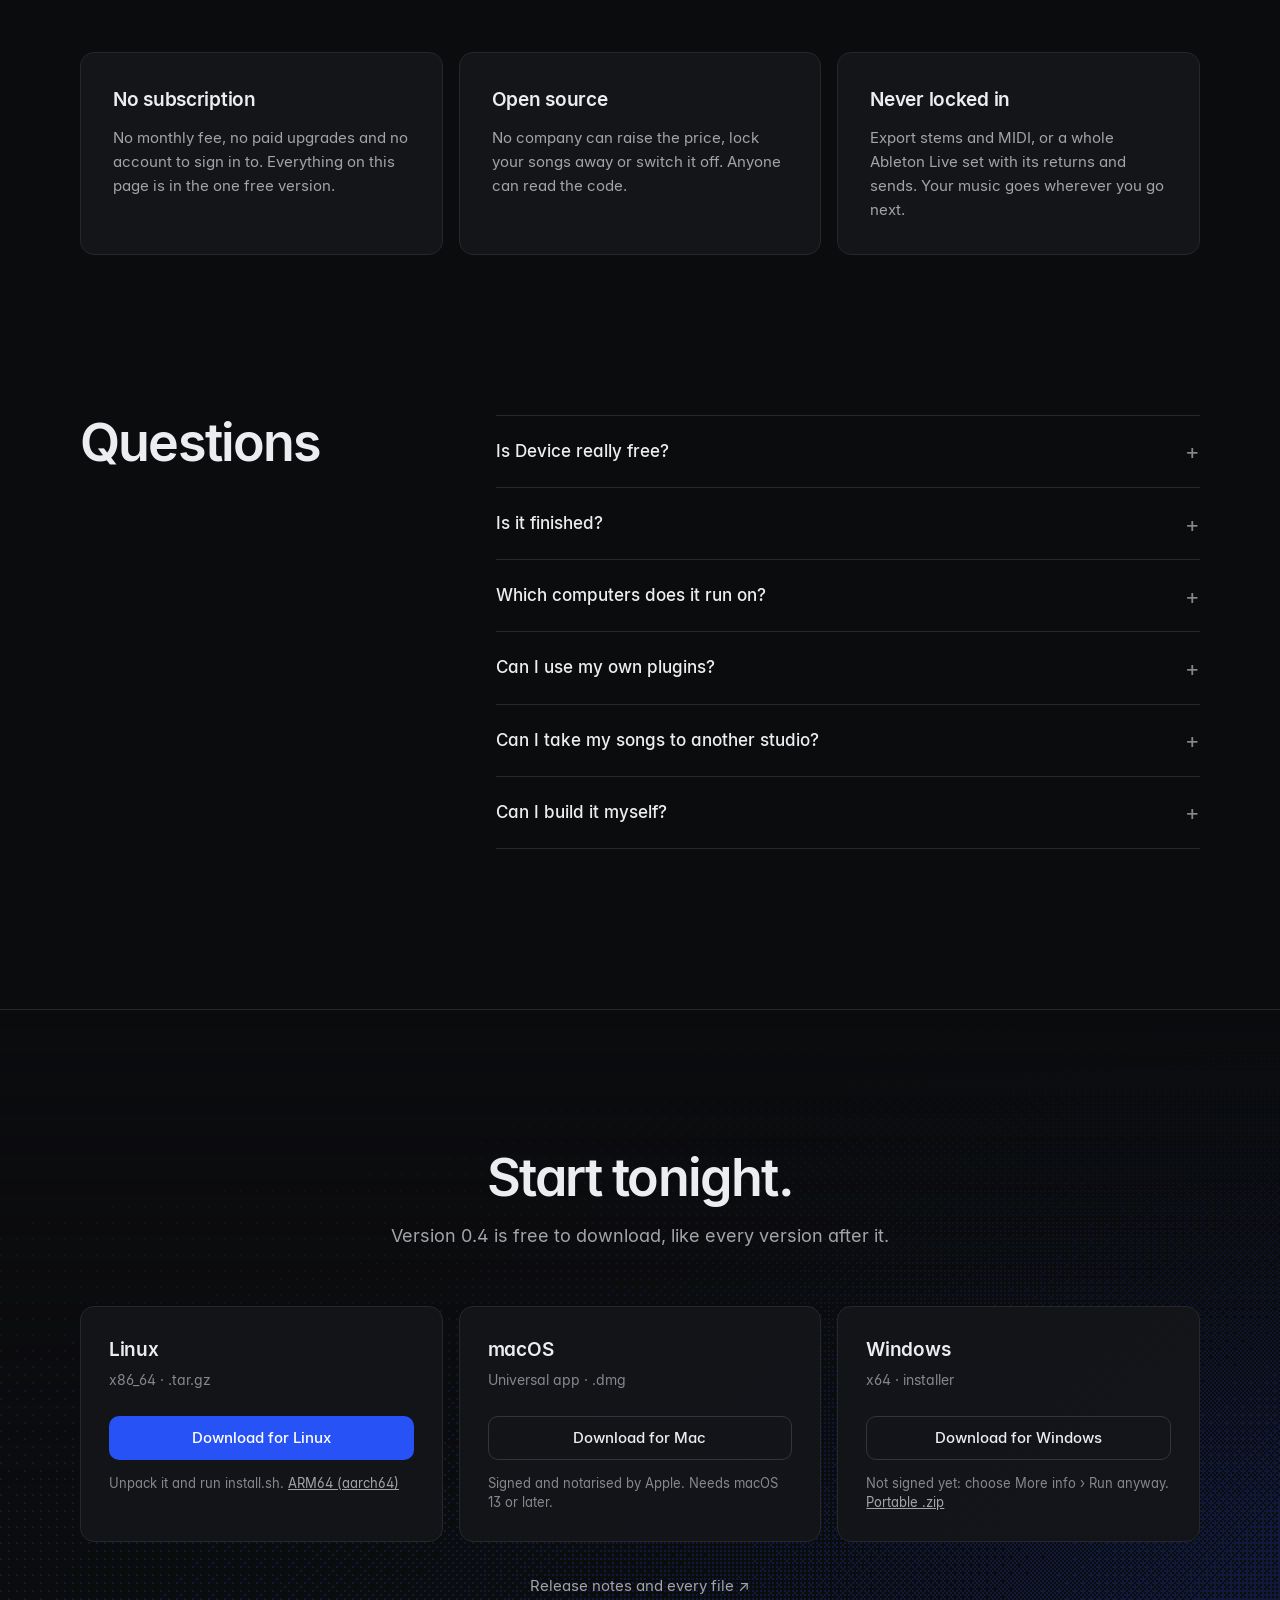
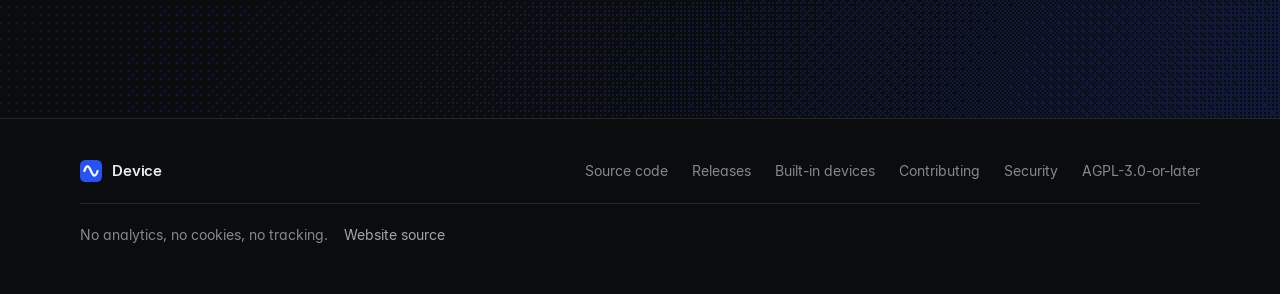
==== commit 479442c9: "Say Version 0.4" ====
--- a/index.html
+++ b/index.html
@@ -72,7 +72,7 @@
               >Download free</a
             >
           </div>
-          <p class="hero-note">Version 0.3 · Free for good</p>
+          <p class="hero-note">Version 0.4 · Free for good</p>
         </div>
         <div class="shell wide">
           <figure class="shot hero-shot">
@@ -290,7 +290,7 @@
         <div class="shell">
           <h2 id="download-title" class="section-title">Start tonight.</h2>
           <p class="section-intro">
-            Version 0.3 is free to download, like every version after it.
+            Version 0.4 is free to download, like every version after it.
           </p>
           <ul class="downloads" aria-label="Downloads">
             <li class="download" data-os="mac">
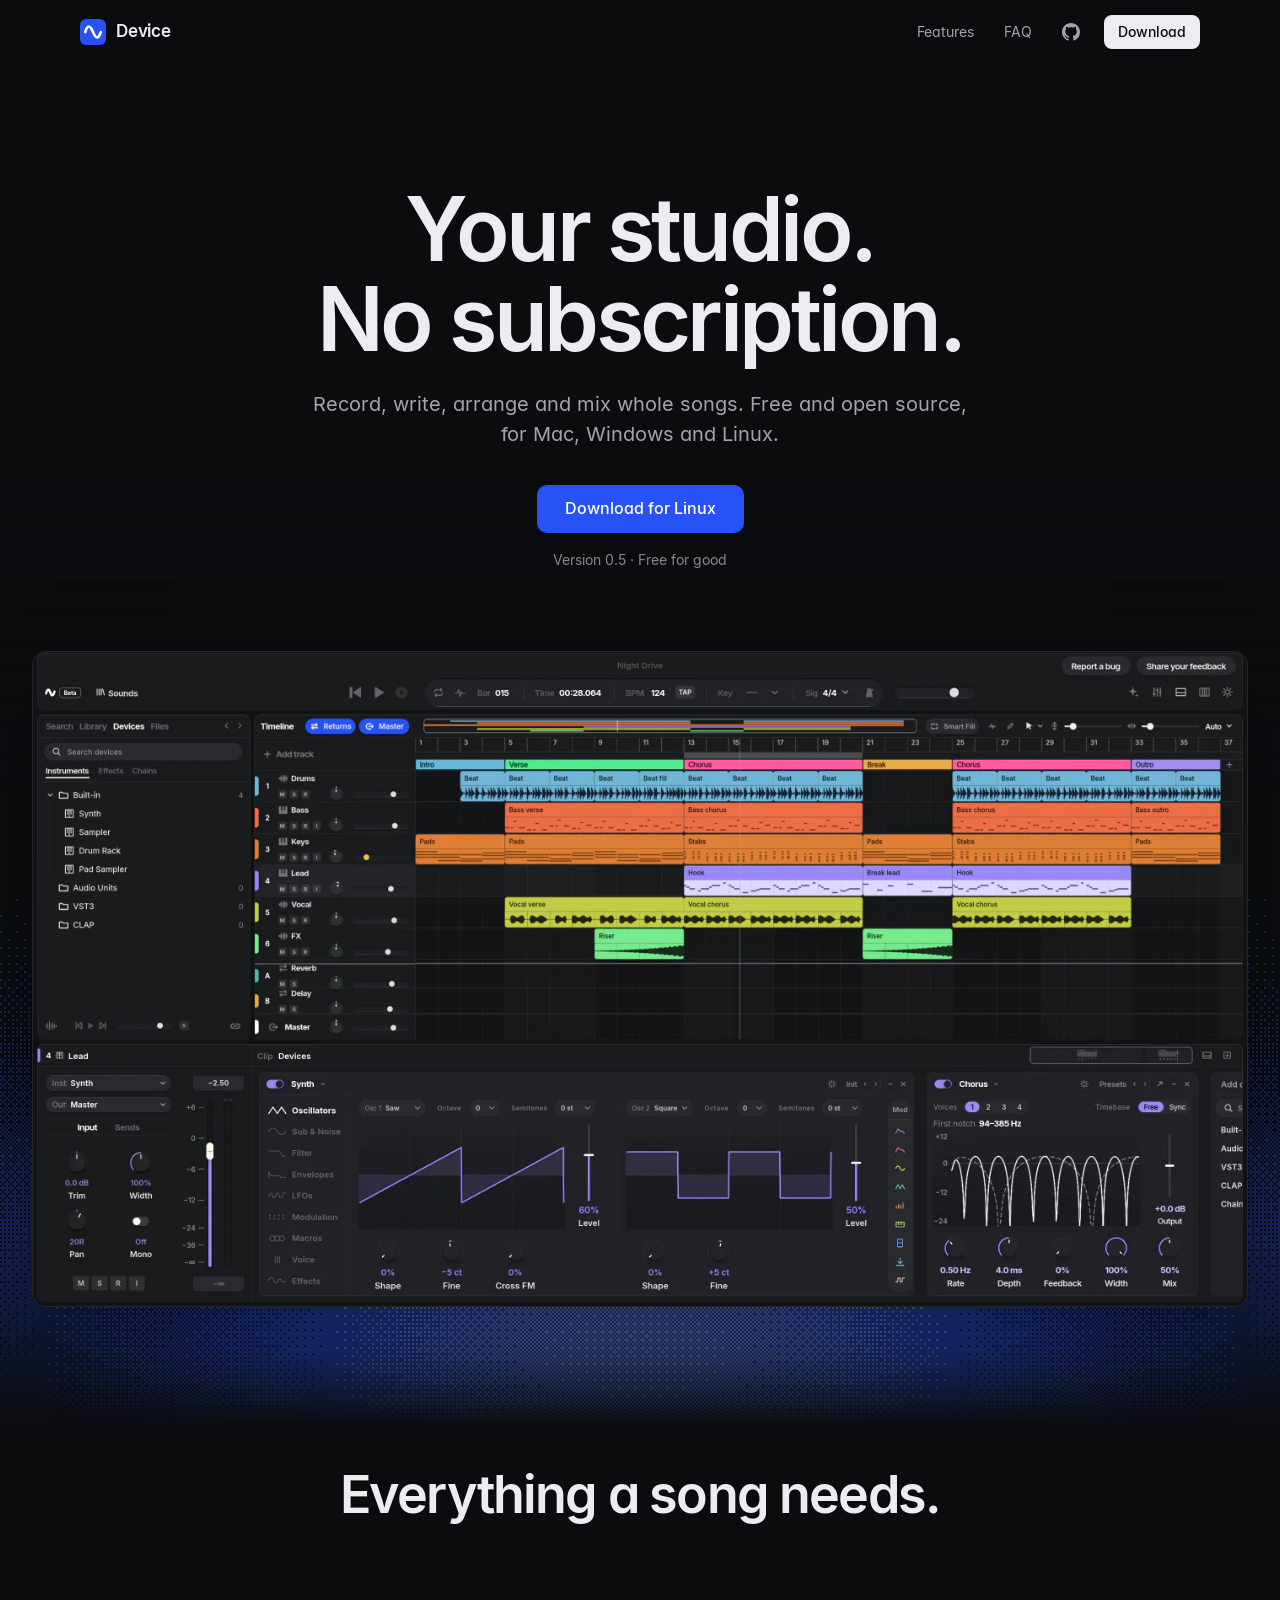
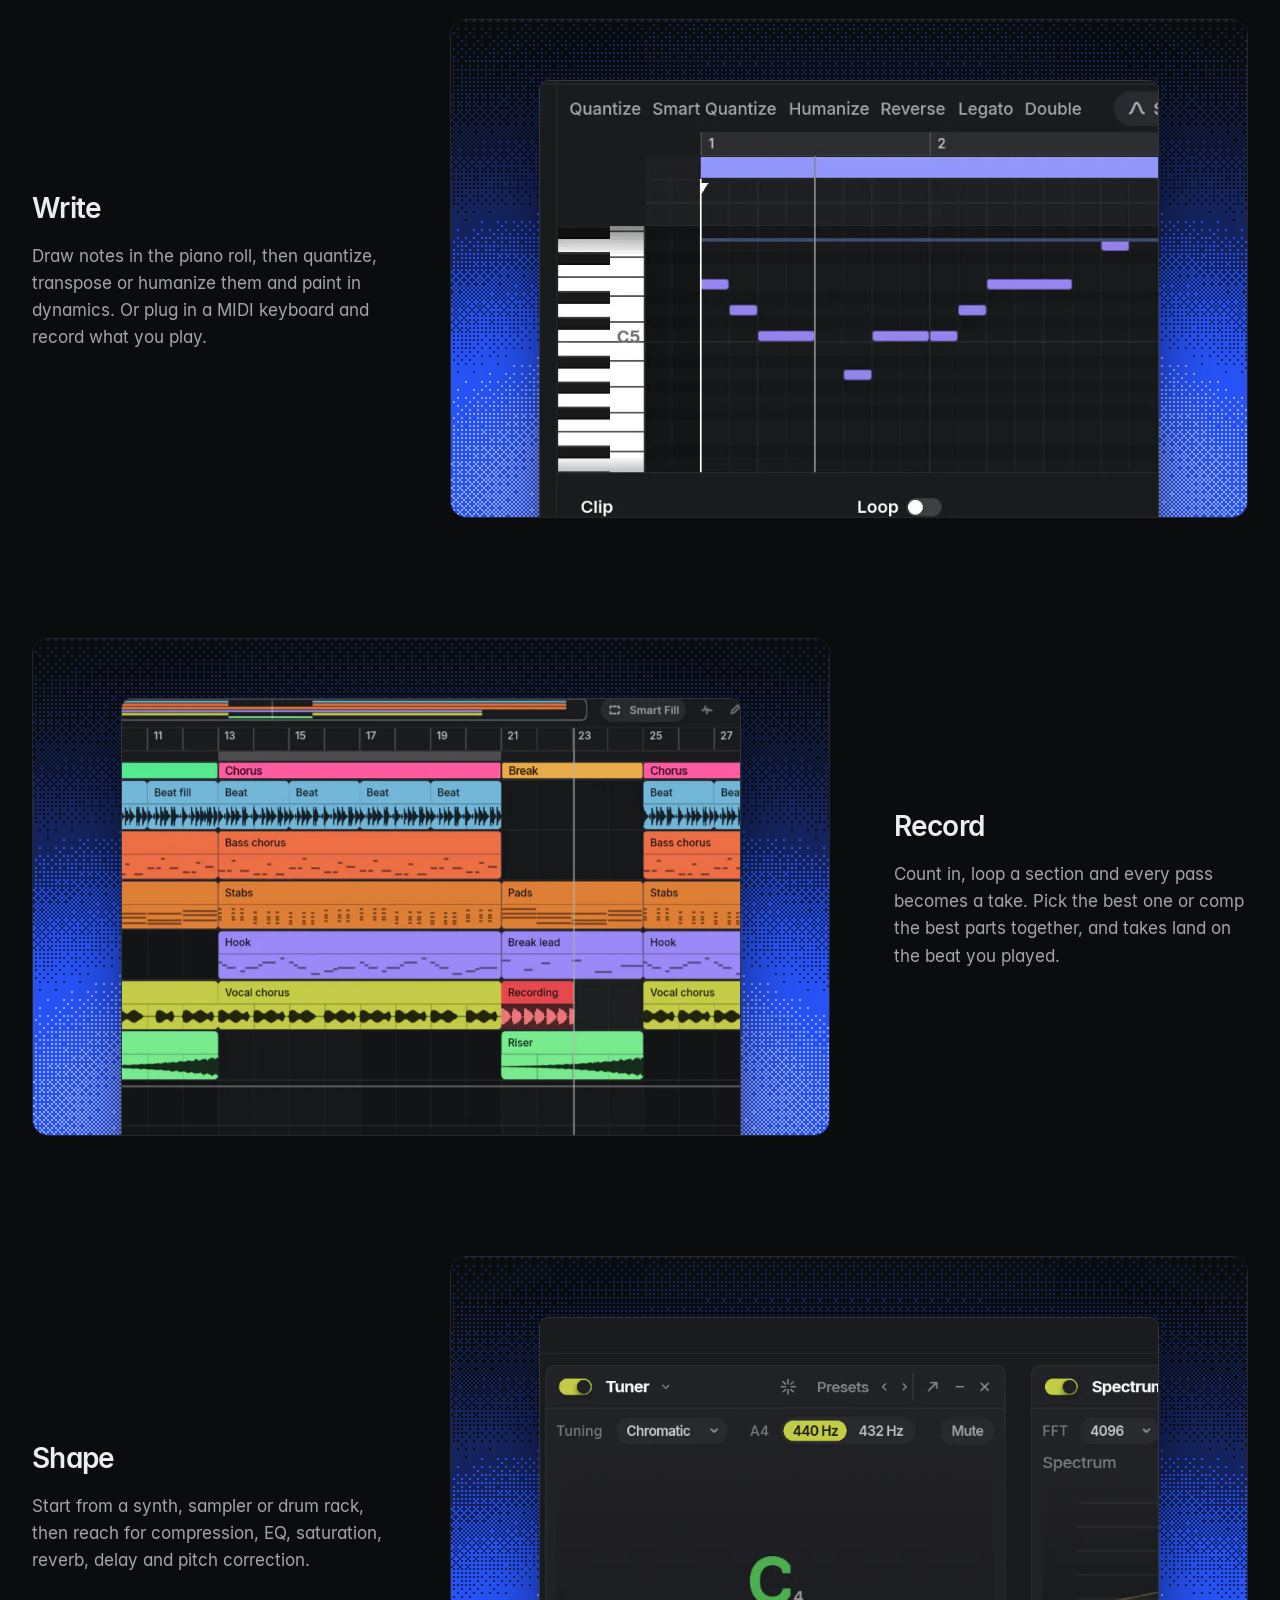
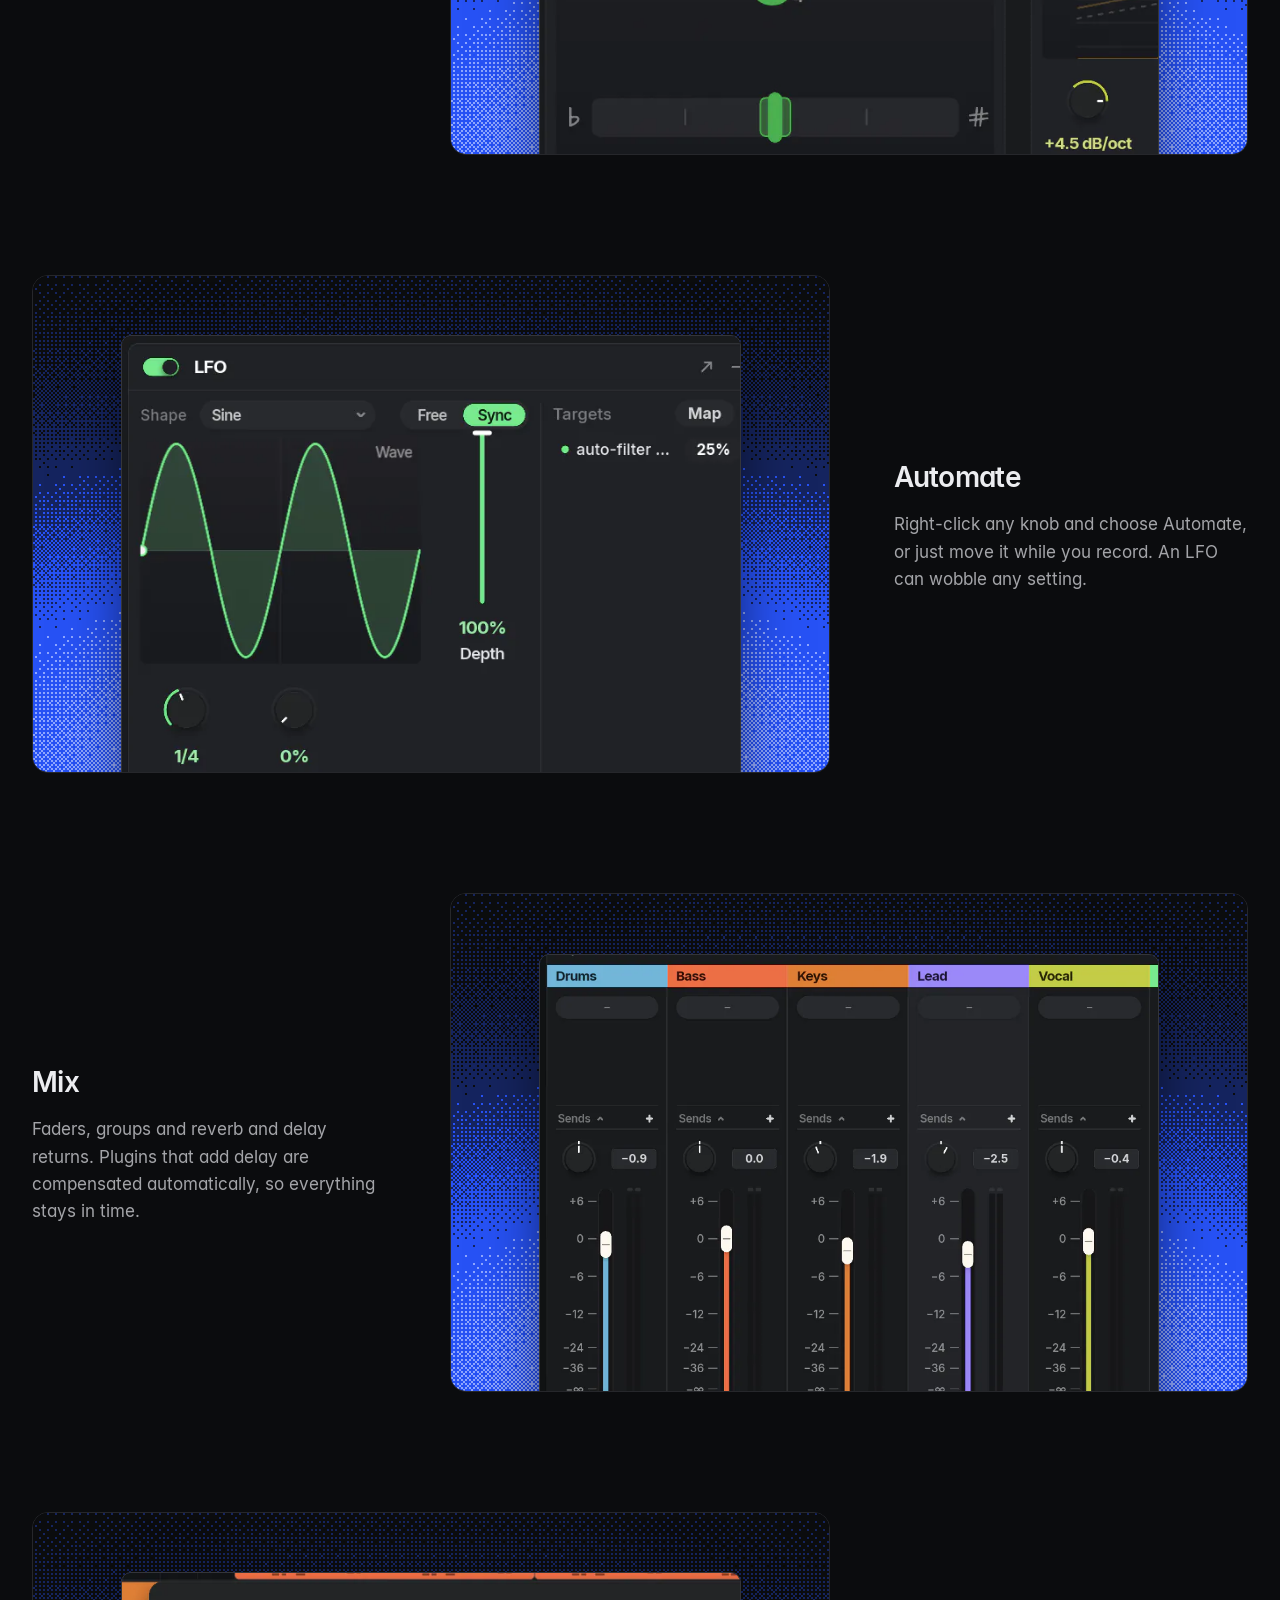
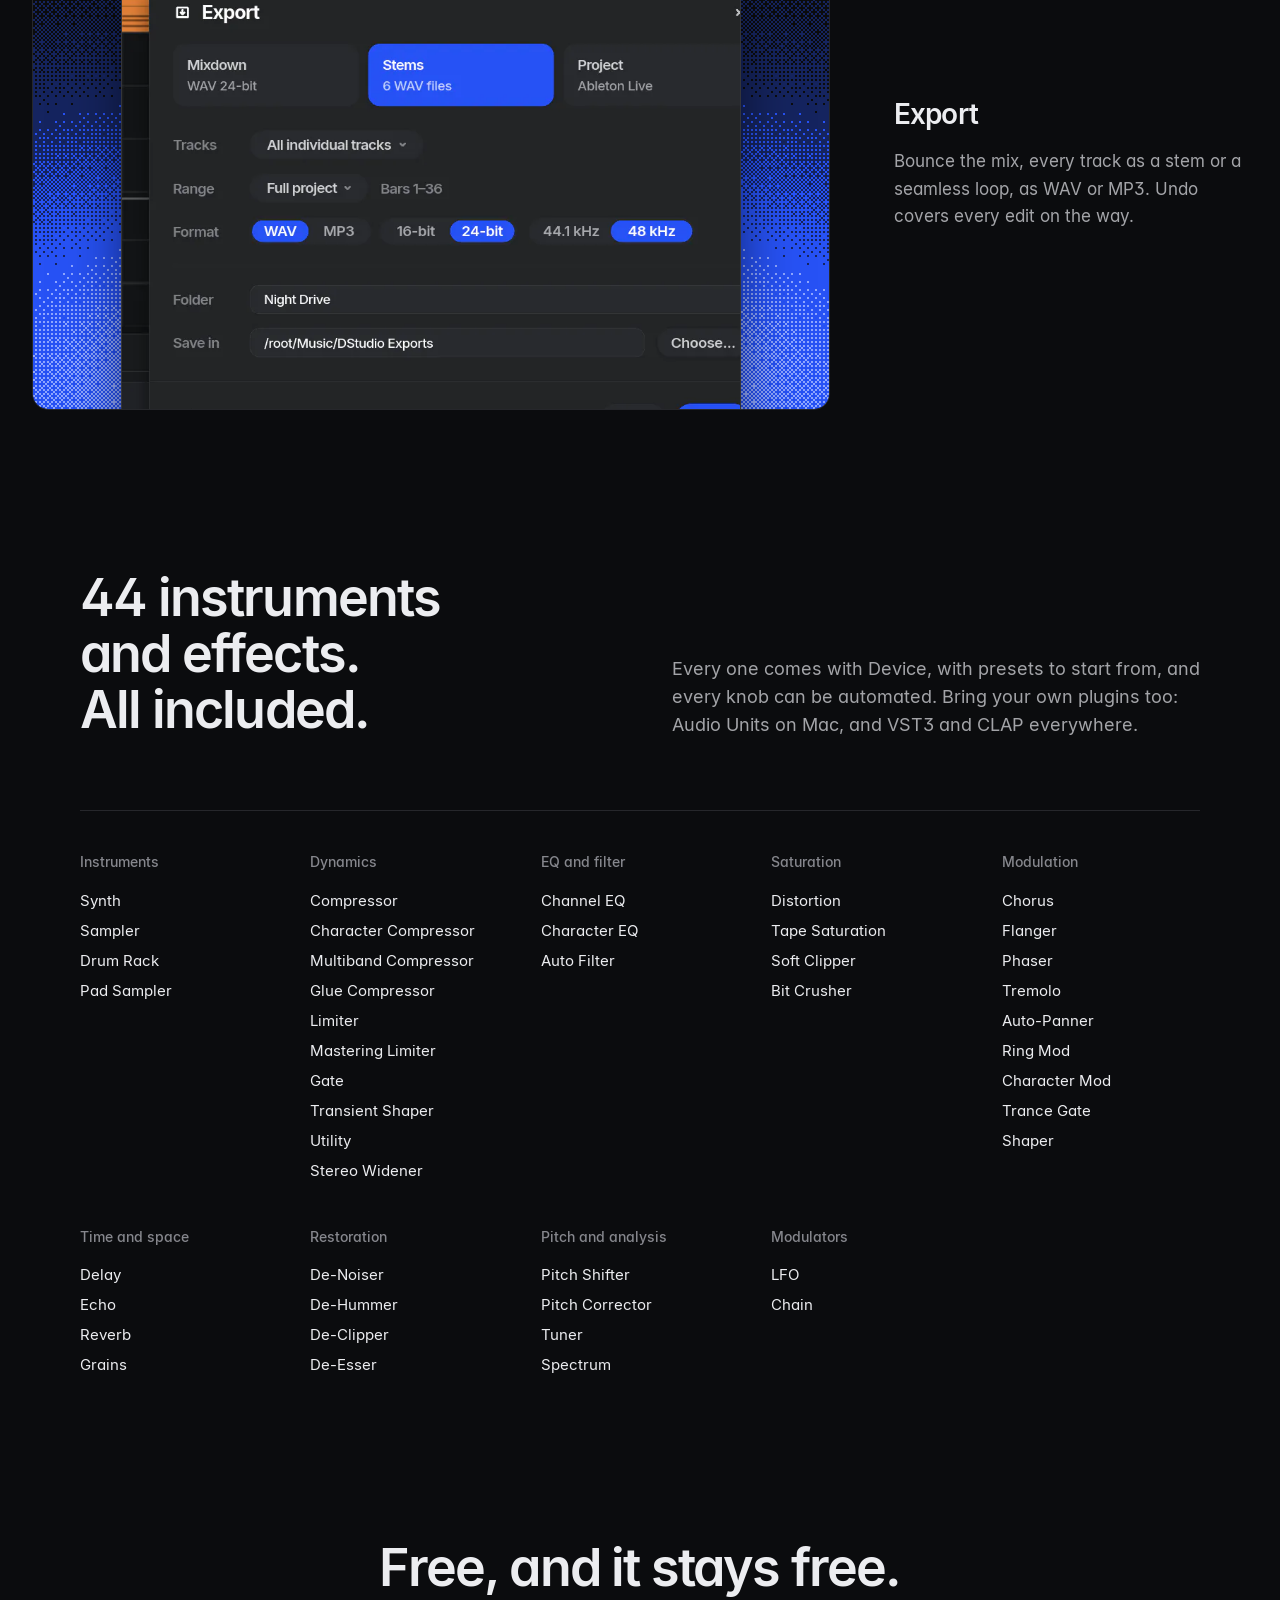
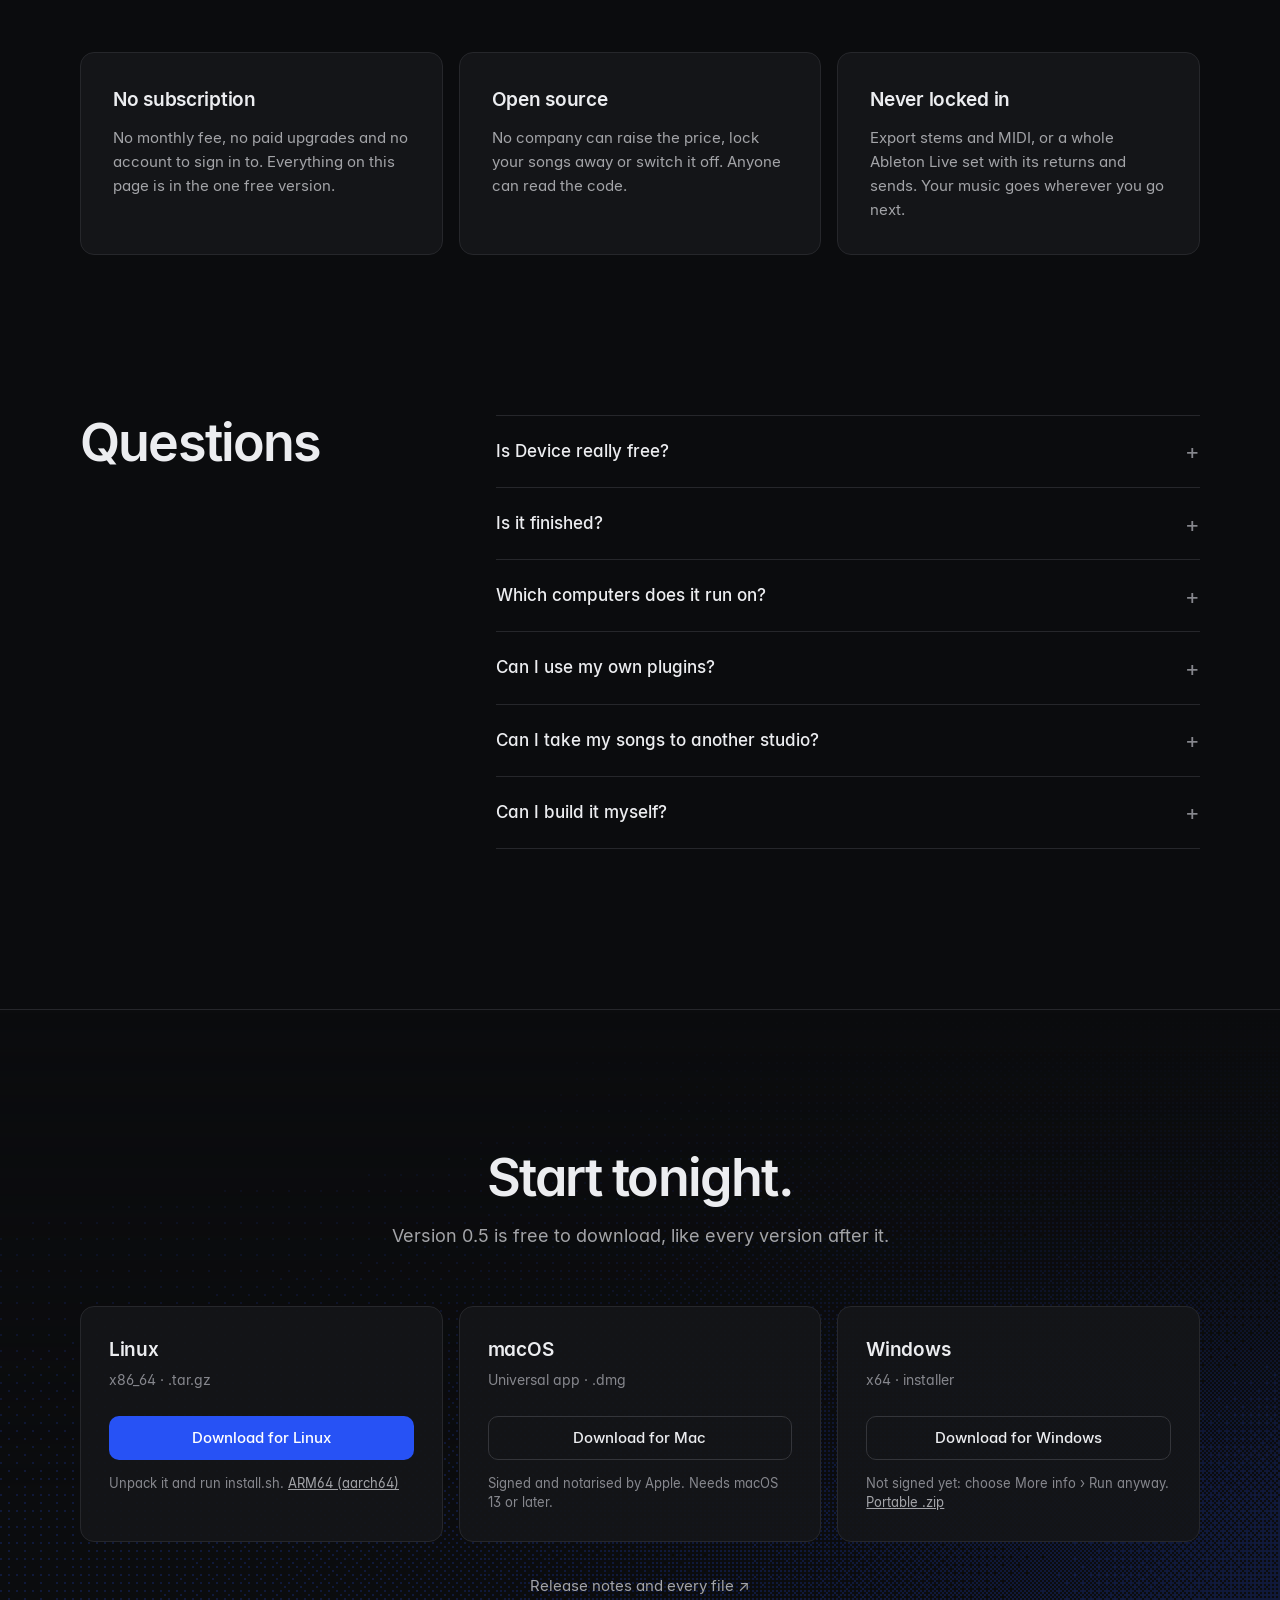
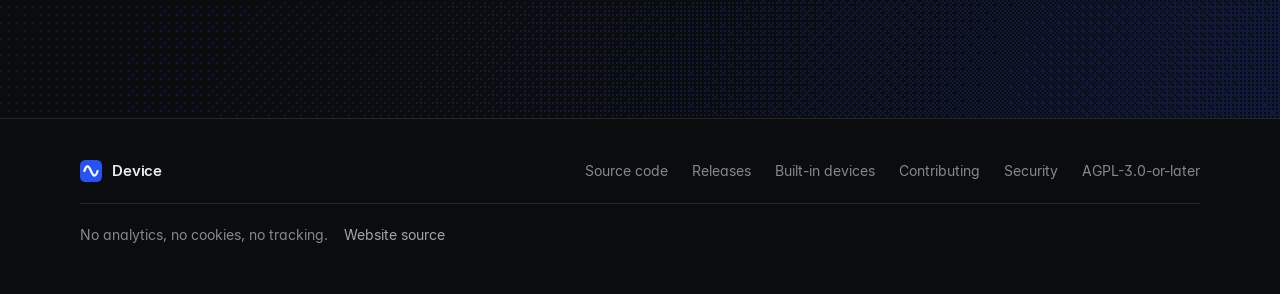
==== commit 1deed364: "Show version 0.5 on the landing page" ====
--- a/index.html
+++ b/index.html
@@ -72,7 +72,7 @@
               >Download free</a
             >
           </div>
-          <p class="hero-note">Version 0.4 · Free for good</p>
+          <p class="hero-note">Version 0.5 · Free for good</p>
         </div>
         <div class="shell wide">
           <figure class="shot hero-shot">
@@ -290,7 +290,7 @@
         <div class="shell">
           <h2 id="download-title" class="section-title">Start tonight.</h2>
           <p class="section-intro">
-            Version 0.4 is free to download, like every version after it.
+            Version 0.5 is free to download, like every version after it.
           </p>
           <ul class="downloads" aria-label="Downloads">
             <li class="download" data-os="mac">
